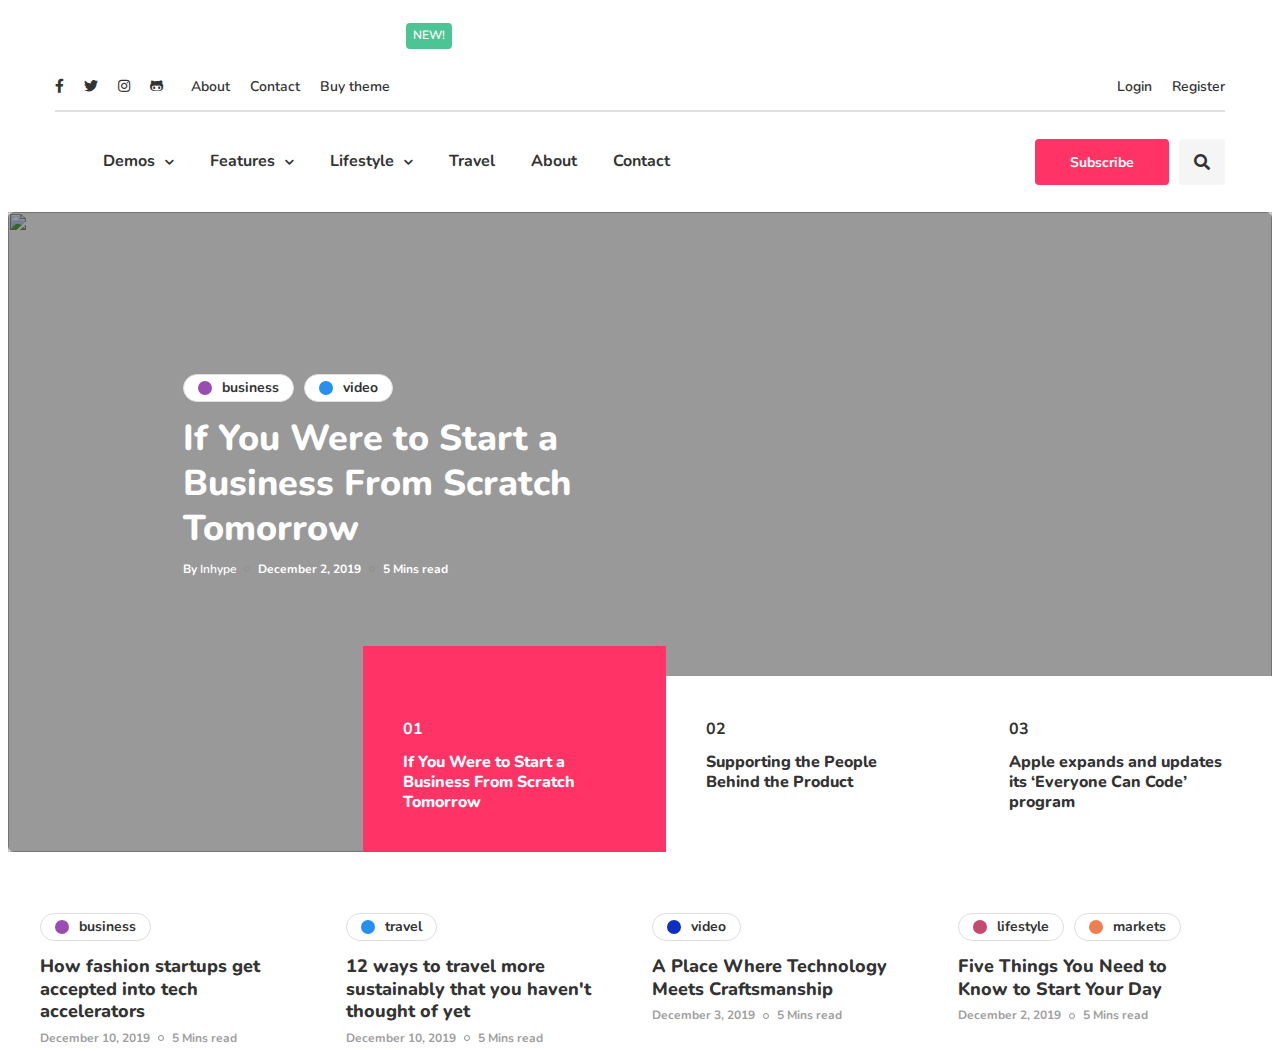
==== index.html @ ded3a36c "done slider" ====
<!DOCTYPE html>
<html lang="en">

<head>
    <meta charset="UTF-8">
    <meta http-equiv="X-UA-Compatible" content="IE=edge">
    <meta name="viewport" content="width=device-width, initial-scale=1.0">
    <title>Document</title>
    <!-- Reset css -->
    <link rel="stylesheet" href="https://cdnjs.cloudflare.com/ajax/libs/normalize/8.0.1/normalize.min.css"
        integrity="sha512-NhSC1YmyruXifcj/KFRWoC561YpHpc5Jtzgvbuzx5VozKpWvQ+4nXhPdFgmx8xqexRcpAglTj9sIBWINXa8x5w=="
        crossorigin="anonymous" referrerpolicy="no-referrer" />
    <!-- Base css -->
    <link rel="stylesheet" href="./assets/css/base.css">
    <!-- Grid system -->
    <link rel="stylesheet" href="./assets/css/grid.css">
    <!-- Responsive -->
    <link rel="stylesheet" href="./assets/css/responsive.css">
    <!-- Main css -->
    <link rel="stylesheet" href="./assets/css/main.css">
    <!-- Font word -->
    <link rel="preconnect" href="https://fonts.googleapis.com">
    <link rel="preconnect" href="https://fonts.gstatic.com" crossorigin>
    <link href="https://fonts.googleapis.com/css2?family=Nunito:wght@300;400;600;700;800;900&display=swap"
        rel="stylesheet">
    <!-- Font Icon -->
    <link rel="stylesheet" href="./assets/font/fontawesome-free-5.15.4-web/fontawesome-free-5.15.4-web/css/all.min.css">
</head>

<body>
    <div class="app">
        <!-- Begin: Banner -->
        <div class="banner-top">
            <div class="grid wide">
                <div class="banner-top__content">
                    <span class="content-left">NEW!</span>
                    Incredible offer for our exclusive subscribers!
                    <a href="" class="content-right">
                        Read More
                        <i class="content-right__icon fa fa-angle-right"></i>
                    </a>
                </div>
            </div>
        </div>
        <!-- End: Banner -->

        <!-- Begin: Subnav -->
        <div class="header-subnav">
            <div class="grid wide">
                <div class="wrap-subnav">
                    <div class="subnav-info">
                        <div class="info-icons">
                            <a href="" class="info-icons__link">
                                <i class="fab fa-facebook-f"></i>
                            </a>
                            <a href="" class="info-icons__link">
                                <i class="fab fa-twitter"></i>
                            </a>
                            <a href="" class="info-icons__link">
                                <i class="fab fa-instagram"></i>
                            </a>
                            <a href="" class="info-icons__link">
                                <i class="fab fa-github-alt"></i>
                            </a>
                        </div>
                        <ul class="info-list">
                            <li class="info-list__item">
                                <a href="" class="info-list__item-link">About</a>
                            </li>
                            <li class="info-list__item">
                                <a href="" class="info-list__item-link">Contact</a>
                            </li>
                            <li class="info-list__item">
                                <a href="" class="info-list__item-link">Buy theme</a>
                            </li>
                        </ul>
                    </div>
                    <div class="subnav-func">
                        <ul class="func-list">
                            <li class="func-list__item">
                                <a href="" class="func-list__item-link">Login</a>
                            </li>
                            <li class="func-list__item">
                                <a href="" class="func-list__item-link">Register</a>
                            </li>
                        </ul>
                    </div>
                </div>
            </div>
        </div>
        <!-- End: Subnav -->

        <!-- Begin: header -->
        <header class="header">
            <div class="grid wide">
                <nav class="header-nav">
                    <div class="header-nav-wrap">
                        <div class="header__logo">
                            <a href="#" class="header__logo-link">
                                <img src="https://wp.wp-preview.com/inhype/inhype-1/wp-content/themes/inhype/img/logo.png"
                                    alt="" class="header__logo-image">
                            </a>
                        </div>
                        <ul class="header__nav-list">
                            <li class="header__nav-item">
                                <a href="" class="header__nav-item-link">
                                    Demos
                                    <i class="header__nav-item-icon fas fa-chevron-down"></i>
                                </a>

                                <ul class="submenu-list">
                                    <li class="submenu-list__item">
                                        <a href="" class="submenu-list__item-link">
                                            Demos
                                            <i class="submenu-list__item-icon fas fa-chevron-right"></i>
                                        </a>

                                        <ul class="submenu-level1">
                                            <li class="submenu-level1__item">
                                                <a href="" class="submenu-level1__item-link">Homepage 1</a>
                                            </li>
                                            <li class="submenu-level1__item">
                                                <a href="" class="submenu-level1__item-link">Homepage 2</a>
                                            </li>
                                            <li class="submenu-level1__item">
                                                <a href="" class="submenu-level1__item-link">Homepage 3</a>
                                            </li>
                                            <li class="submenu-level1__item">
                                                <a href="" class="submenu-level1__item-link">Homepage 4</a>
                                            </li>
                                            <li class="submenu-level1__item">
                                                <a href="" class="submenu-level1__item-link">Homepage 5</a>
                                            </li>
                                            <li class="submenu-level1__item">
                                                <a href="" class="submenu-level1__item-link">Homepage 6</a>
                                            </li>
                                            <li class="submenu-level1__item">
                                                <a href="" class="submenu-level1__item-link">Homepage 7</a>
                                            </li>
                                            <li class="submenu-level1__item">
                                                <a href="" class="submenu-level1__item-link">Homepage 8</a>
                                            </li>
                                            <li class="submenu-level1__item">
                                                <a href="" class="submenu-level1__item-link">Homepage 9</a>
                                            </li>
                                            <li class="submenu-level1__item">
                                                <a href="" class="submenu-level1__item-link">Homepage 10</a>
                                            </li>
                                        </ul>
                                    </li>
                                    <li class="submenu-list__item">
                                        <a href="" class="submenu-list__item-link">
                                            Large Post then Grid
                                            <i class="submenu-list__item-icon fas fa-chevron-right"></i>
                                        </a>

                                        <ul class="submenu-level1">
                                            <li class="submenu-level1__item">
                                                <a href="" class="submenu-level1__item-link">Fullwidth</a>
                                            </li>
                                            <li class="submenu-level1__item">
                                                <a href="" class="submenu-level1__item-link">Left Sidebar</a>
                                            </li>
                                            <li class="submenu-level1__item">
                                                <a href="" class="submenu-level1__item-link">Right Sidebar</a>
                                            </li>
                                        </ul>
                                    </li>
                                    <li class="submenu-list__item">
                                        <a href="" class="submenu-list__item-link">
                                            Large Overlay then Grid
                                            <i class="submenu-list__item-icon fas fa-chevron-right"></i>
                                        </a>

                                        <ul class="submenu-level1">
                                            <li class="submenu-level1__item">
                                                <a href="" class="submenu-level1__item-link">Fullwidth</a>
                                            </li>
                                            <li class="submenu-level1__item">
                                                <a href="" class="submenu-level1__item-link">Left Sidebar</a>
                                            </li>
                                            <li class="submenu-level1__item">
                                                <a href="" class="submenu-level1__item-link">Right Sidebar</a>
                                            </li>
                                        </ul>
                                    </li>
                                    <li class="submenu-list__item">
                                        <a href="" class="submenu-list__item-link">
                                            Large Post then List
                                            <i class="submenu-list__item-icon fas fa-chevron-right"></i>
                                        </a>

                                        <ul class="submenu-level1">
                                            <li class="submenu-level1__item">
                                                <a href="" class="submenu-level1__item-link">Fullwidth</a>
                                            </li>
                                            <li class="submenu-level1__item">
                                                <a href="" class="submenu-level1__item-link">Left Sidebar</a>
                                            </li>
                                            <li class="submenu-level1__item">
                                                <a href="" class="submenu-level1__item-link">Right Sidebar</a>
                                            </li>
                                        </ul>
                                    </li>
                                    <li class="submenu-list__item">
                                        <a href="" class="submenu-list__item-link">
                                            Overlay then List
                                            <i class="submenu-list__item-icon fas fa-chevron-right"></i>
                                        </a>

                                        <ul class="submenu-level1">
                                            <li class="submenu-level1__item">
                                                <a href="" class="submenu-level1__item-link">Fullwidth</a>
                                            </li>
                                            <li class="submenu-level1__item">
                                                <a href="" class="submenu-level1__item-link">Left Sidebar</a>
                                            </li>
                                            <li class="submenu-level1__item">
                                                <a href="" class="submenu-level1__item-link">Right Sidebar</a>
                                            </li>
                                        </ul>
                                    </li>
                                    <li class="submenu-list__item">
                                        <a href="" class="submenu-list__item-link">
                                            Mixed Overlays
                                            <i class="submenu-list__item-icon fas fa-chevron-right"></i>
                                        </a>

                                        <ul class="submenu-level1">
                                            <li class="submenu-level1__item">
                                                <a href="" class="submenu-level1__item-link">Fullwidth</a>
                                            </li>
                                            <li class="submenu-level1__item">
                                                <a href="" class="submenu-level1__item-link">Left Sidebar</a>
                                            </li>
                                            <li class="submenu-level1__item">
                                                <a href="" class="submenu-level1__item-link">Right Sidebar</a>
                                            </li>
                                        </ul>
                                    </li>
                                    <li class="submenu-list__item">
                                        <a href="" class="submenu-list__item-link">
                                            Mixed Large then Grid
                                            <i class="submenu-list__item-icon fas fa-chevron-right"></i>
                                        </a>

                                        <ul class="submenu-level1">
                                            <li class="submenu-level1__item">
                                                <a href="" class="submenu-level1__item-link">Fullwidth</a>
                                            </li>
                                            <li class="submenu-level1__item">
                                                <a href="" class="submenu-level1__item-link">Left Sidebar</a>
                                            </li>
                                            <li class="submenu-level1__item">
                                                <a href="" class="submenu-level1__item-link">Right Sidebar</a>
                                            </li>
                                        </ul>
                                    </li>
                                    <li class="submenu-list__item">
                                        <a href="" class="submenu-list__item-link">
                                            Grid
                                            <i class="submenu-list__item-icon fas fa-chevron-right"></i>
                                        </a>

                                        <ul class="submenu-level1">
                                            <li class="submenu-level1__item">
                                                <a href="" class="submenu-level1__item-link">Fullwidth</a>
                                            </li>
                                            <li class="submenu-level1__item">
                                                <a href="" class="submenu-level1__item-link">Left Sidebar</a>
                                            </li>
                                            <li class="submenu-level1__item">
                                                <a href="" class="submenu-level1__item-link">Right Sidebar</a>
                                            </li>
                                        </ul>
                                    </li>
                                    <li class="submenu-list__item">
                                        <a href="" class="submenu-list__item-link">
                                            List
                                            <i class="submenu-list__item-icon fas fa-chevron-right"></i>
                                        </a>

                                        <ul class="submenu-level1">
                                            <li class="submenu-level1__item">
                                                <a href="" class="submenu-level1__item-link">Fullwidth</a>
                                            </li>
                                            <li class="submenu-level1__item">
                                                <a href="" class="submenu-level1__item-link">Left Sidebar</a>
                                            </li>
                                            <li class="submenu-level1__item">
                                                <a href="" class="submenu-level1__item-link">Right Sidebar</a>
                                            </li>
                                        </ul>
                                    </li>
                                    <li class="submenu-list__item">
                                        <a href="" class="submenu-list__item-link">
                                            Classis
                                            <i class="submenu-list__item-icon fas fa-chevron-right"></i>
                                        </a>

                                        <ul class="submenu-level1">
                                            <li class="submenu-level1__item">
                                                <a href="" class="submenu-level1__item-link">Fullwidth</a>
                                            </li>
                                            <li class="submenu-level1__item">
                                                <a href="" class="submenu-level1__item-link">Left Sidebar</a>
                                            </li>
                                            <li class="submenu-level1__item">
                                                <a href="" class="submenu-level1__item-link">Right Sidebar</a>
                                            </li>
                                        </ul>
                                    </li>
                                    <li class="submenu-list__item">
                                        <a href="" class="submenu-list__item-link">
                                            Overlay
                                            <i class="submenu-list__item-icon fas fa-chevron-right"></i>
                                        </a>

                                        <ul class="submenu-level1">
                                            <li class="submenu-level1__item">
                                                <a href="" class="submenu-level1__item-link">Fullwidth</a>
                                            </li>
                                            <li class="submenu-level1__item">
                                                <a href="" class="submenu-level1__item-link">Left Sidebar</a>
                                            </li>
                                            <li class="submenu-level1__item">
                                                <a href="" class="submenu-level1__item-link">Right Sidebar</a>
                                            </li>
                                        </ul>
                                    </li>
                                    <li class="submenu-list__item">
                                        <a href="" class="submenu-list__item-link">
                                            Masonry
                                            <i class="submenu-list__item-icon fas fa-chevron-right"></i>
                                        </a>

                                        <ul class="submenu-level1">
                                            <li class="submenu-level1__item">
                                                <a href="" class="submenu-level1__item-link">Fullwidth</a>
                                            </li>
                                            <li class="submenu-level1__item">
                                                <a href="" class="submenu-level1__item-link">Left Sidebar</a>
                                            </li>
                                            <li class="submenu-level1__item">
                                                <a href="" class="submenu-level1__item-link">Right Sidebar</a>
                                            </li>
                                        </ul>
                                    </li>
                                </ul>
                            </li>
                            <li class="header__nav-item">
                                <a href="" class="header__nav-item-link">
                                    Features
                                    <i class="header__nav-item-icon fas fa-chevron-down"></i>
                                </a>

                                <ul class="submenu-list">
                                    <li class="submenu-list__item">
                                        <a href="" class="submenu-list__item-link">
                                            Gutenberg Styles
                                            <i class="submenu-list__item-icon fas fa-chevron-right"></i>
                                        </a>

                                        <ul class="submenu-level1">
                                            <li class="submenu-level1__item">
                                                <a href="" class="submenu-level1__item-link">Typography</a>
                                            </li>
                                            <li class="submenu-level1__item">
                                                <a href="" class="submenu-level1__item-link">Misc blocks</a>
                                            </li>
                                            <li class="submenu-level1__item">
                                                <a href="" class="submenu-level1__item-link">Embeds</a>
                                            </li>
                                            <li class="submenu-level1__item">
                                                <a href="" class="submenu-level1__item-link">Galleries</a>
                                            </li>
                                            <li class="submenu-level1__item">
                                                <a href="" class="submenu-level1__item-link">Single images</a>
                                            </li>
                                        </ul>
                                    </li>
                                    <li class="submenu-list__item">
                                        <a href="" class="submenu-list__item-link">
                                            Post layouts
                                            <i class="submenu-list__item-icon fas fa-chevron-right"></i>
                                        </a>

                                        <ul class="submenu-level1">
                                            <li class="submenu-level1__item">
                                                <a href="" class="submenu-level1__item-link">Post style – 1</a>
                                            </li>
                                            <li class="submenu-level1__item">
                                                <a href="" class="submenu-level1__item-link">Post style – 2</a>
                                            </li>
                                            <li class="submenu-level1__item">
                                                <a href="" class="submenu-level1__item-link">Post style – 3</a>
                                            </li>
                                            <li class="submenu-level1__item">
                                                <a href="" class="submenu-level1__item-link">Post style – 4</a>
                                            </li>
                                            <li class="submenu-level1__item">
                                                <a href="" class="submenu-level1__item-link">Post style – 5</a>
                                            </li>
                                            <li class="submenu-level1__item">
                                                <a href="" class="submenu-level1__item-link">Post style – 6</a>
                                            </li>
                                            <li class="submenu-level1__item">
                                                <a href="" class="submenu-level1__item-link">Post style – 7</a>
                                            </li>
                                            <li class="submenu-level1__item">
                                                <a href="" class="submenu-level1__item-link">Post style – 8</a>
                                            </li>
                                            <li class="submenu-level1__item">
                                                <a href="" class="submenu-level1__item-link">Post style – 9</a>
                                            </li>
                                            <li class="submenu-level1__item">
                                                <a href="" class="submenu-level1__item-link">
                                                    Post style – 10
                                                    <sup class="btn-sup btn-sup--blue">PARALLAX</sup>
                                                </a>
                                            </li>
                                            <li class="submenu-level1__item">
                                                <a href="" class="submenu-level1__item-link">
                                                    Post style – 11
                                                    <sup class="btn-sup btn-sup--blue">PARALLAX</sup>
                                                </a>
                                            </li>
                                            <li class="submenu-level1__item">
                                                <a href="" class="submenu-level1__item-link">
                                                    Post style – 12
                                                    <sup class="btn-sup btn-sup--blue">PARALLAX</sup>
                                                </a>
                                            </li>
                                            <li class="submenu-level1__item">
                                                <a href="" class="submenu-level1__item-link">
                                                    Post style – 13
                                                    <sup class="btn-sup btn-sup--blue">PARALLAX</sup>
                                                </a>
                                            </li>
                                        </ul>
                                    </li>
                                    <li class="submenu-list__item">
                                        <a href="" class="submenu-list__item-link">
                                            Post formats
                                            <i class="submenu-list__item-icon fas fa-chevron-right"></i>
                                        </a>

                                        <ul class="submenu-level1">
                                            <li class="submenu-level1__item">
                                                <a href="" class="submenu-level1__item-link">Gallery style</a>
                                            </li>
                                            <li class="submenu-level1__item">
                                                <a href="" class="submenu-level1__item-link">Video style</a>
                                            </li>
                                            <li class="submenu-level1__item">
                                                <a href="" class="submenu-level1__item-link">Audio style</a>
                                            </li>
                                        </ul>
                                    </li>
                                    <li class="submenu-list__item">
                                        <a href="" class="submenu-list__item-link">
                                            11 Category layouts
                                            <i class="submenu-list__item-icon fas fa-chevron-right"></i>
                                        </a>

                                        <ul class="submenu-level1">
                                            <li class="submenu-level1__item">
                                                <a href="" class="submenu-level1__item-link">Classic</a>
                                            </li>
                                            <li class="submenu-level1__item">
                                                <a href="" class="submenu-level1__item-link">List</a>
                                            </li>
                                            <li class="submenu-level1__item">
                                                <a href="" class="submenu-level1__item-link">First overlay than list</a>
                                            </li>
                                            <li class="submenu-level1__item">
                                                <a href="" class="submenu-level1__item-link">Mixed overlays</a>
                                            </li>
                                            <li class="submenu-level1__item">
                                                <a href="" class="submenu-level1__item-link">Grid overlay</a>
                                            </li>

                                        </ul>
                                    </li>
                                    <li class="submenu-list__item">
                                        <a href="" class="submenu-list__item-link">
                                            Review post
                                            <i class="submenu-list__item-icon fas fa-chevron-right"></i>
                                        </a>

                                        <ul class="submenu-level1">
                                            <li class="submenu-level1__item">
                                                <a href="" class="submenu-level1__item-link">Review style – 1</a>
                                            </li>
                                            <li class="submenu-level1__item">
                                                <a href="" class="submenu-level1__item-link">Review style – 2</a>
                                            </li>

                                        </ul>
                                    </li>
                                    <li class="submenu-list__item">
                                        <a href="" class="submenu-list__item-link">
                                            Other archives
                                            <i class="submenu-list__item-icon fas fa-chevron-right"></i>
                                        </a>

                                        <ul class="submenu-level1">
                                            <li class="submenu-level1__item">
                                                <a href="" class="submenu-level1__item-link">Category archive</a>
                                            </li>
                                            <li class="submenu-level1__item">
                                                <a href="" class="submenu-level1__item-link">Tag archive</a>
                                            </li>
                                            <li class="submenu-level1__item">
                                                <a href="" class="submenu-level1__item-link">Search result</a>
                                            </li>
                                            <li class="submenu-level1__item">
                                                <a href="" class="submenu-level1__item-link">Author archive</a>
                                            </li>
                                        </ul>
                                    </li>
                                    <li class="submenu-list__item">
                                        <a href="" class="submenu-list__item-link">
                                            Pages
                                            <i class="submenu-list__item-icon fas fa-chevron-right"></i>
                                        </a>

                                        <ul class="submenu-level1">
                                            <li class="submenu-level1__item">
                                                <a href="" class="submenu-level1__item-link">Boxed page</a>
                                            </li>
                                            <li class="submenu-level1__item">
                                                <a href="" class="submenu-level1__item-link">Fullwidth page</a>
                                            </li>
                                            <li class="submenu-level1__item">
                                                <a href="" class="submenu-level1__item-link">Simple page</a>
                                            </li>
                                            <li class="submenu-level1__item">
                                                <a href="" class="submenu-level1__item-link">About</a>
                                            </li>
                                            <li class="submenu-level1__item">
                                                <a href="" class="submenu-level1__item-link">Contact</a>
                                            </li>
                                            <li class="submenu-level1__item">
                                                <a href="" class="submenu-level1__item-link">404 Page</a>
                                            </li>
                                            <li class="submenu-level1__item">
                                                <a href="" class="submenu-level1__item-link">Typography</a>
                                            </li>
                                            <li class="submenu-level1__item">
                                                <a href="" class="submenu-level1__item-link">InHype Shortcodes</a>
                                            </li>
                                        </ul>
                                    </li>
                                    <li class="submenu-list__item">
                                        <a href="" class="submenu-list__item-link">
                                            Shop/Woocommerce
                                            <i class="submenu-list__item-icon fas fa-chevron-right"></i>
                                        </a>

                                        <ul class="submenu-level1">
                                            <li class="submenu-level1__item">
                                                <a href="" class="submenu-level1__item-link">Shop</a>
                                            </li>
                                            <li class="submenu-level1__item">
                                                <a href="" class="submenu-level1__item-link">My account</a>
                                            </li>
                                            <li class="submenu-level1__item">
                                                <a href="" class="submenu-level1__item-link">Checkout</a>
                                            </li>
                                            <li class="submenu-level1__item">
                                                <a href="" class="submenu-level1__item-link">Cart</a>
                                            </li>
                                        </ul>
                                    </li>
                                    <li class="submenu-list__item">
                                        <a href="" class="submenu-list__item-link">
                                            InHype Shortcodes
                                            <sup class="btn-sup btn-sup--pink">HOT</sup>
                                        </a>

                                        <ul class="submenu-level1">
                                            <li class="submenu-level1__item">
                                                <a href="" class="submenu-level1__item-link">Fullwidth</a>
                                            </li>
                                            <li class="submenu-level1__item">
                                                <a href="" class="submenu-level1__item-link">Left Sidebar</a>
                                            </li>
                                            <li class="submenu-level1__item">
                                                <a href="" class="submenu-level1__item-link">Right Sidebar</a>
                                            </li>
                                        </ul>
                                    </li>
                                    <li class="submenu-list__item">
                                        <a href="" class="submenu-list__item-link">
                                            Author page
                                        </a>

                                        <ul class="submenu-level1">
                                            <li class="submenu-level1__item">
                                                <a href="" class="submenu-level1__item-link">Fullwidth</a>
                                            </li>
                                            <li class="submenu-level1__item">
                                                <a href="" class="submenu-level1__item-link">Left Sidebar</a>
                                            </li>
                                            <li class="submenu-level1__item">
                                                <a href="" class="submenu-level1__item-link">Right Sidebar</a>
                                            </li>
                                        </ul>
                                    </li>
                                    <li class="submenu-list__item">
                                        <a href="" class="submenu-list__item-link">
                                            Category page
                                        </a>

                                        <ul class="submenu-level1">
                                            <li class="submenu-level1__item">
                                                <a href="" class="submenu-level1__item-link">Fullwidth</a>
                                            </li>
                                            <li class="submenu-level1__item">
                                                <a href="" class="submenu-level1__item-link">Left Sidebar</a>
                                            </li>
                                            <li class="submenu-level1__item">
                                                <a href="" class="submenu-level1__item-link">Right Sidebar</a>
                                            </li>
                                        </ul>
                                    </li>
                                    <li class="submenu-list__item">
                                        <a href="" class="submenu-list__item-link">
                                            Sponsored post
                                        </a>

                                        <ul class="submenu-level1">
                                            <li class="submenu-level1__item">
                                                <a href="" class="submenu-level1__item-link">Fullwidth</a>
                                            </li>
                                            <li class="submenu-level1__item">
                                                <a href="" class="submenu-level1__item-link">Left Sidebar</a>
                                            </li>
                                            <li class="submenu-level1__item">
                                                <a href="" class="submenu-level1__item-link">Right Sidebar</a>
                                            </li>
                                        </ul>
                                    </li>

                                    <li class="submenu-list__item">
                                        <a href="" class="submenu-list__item-link">
                                            AMP article
                                        </a>

                                        <ul class="submenu-level1">
                                            <li class="submenu-level1__item">
                                                <a href="" class="submenu-level1__item-link">Fullwidth</a>
                                            </li>
                                            <li class="submenu-level1__item">
                                                <a href="" class="submenu-level1__item-link">Left Sidebar</a>
                                            </li>
                                            <li class="submenu-level1__item">
                                                <a href="" class="submenu-level1__item-link">Right Sidebar</a>
                                            </li>
                                        </ul>
                                    </li>
                                </ul>
                            </li>
                            <li class="header__nav-item">
                                <a href="" class="header__nav-item-link">
                                    Lifestyle
                                    <i class="header__nav-item-icon fas fa-chevron-down"></i>
                                </a>

                                <div class="menu-sidebar">
                                    <h2 class="menu-sidebar__title">Check this posts</h2>
                                    <ul class="sidebar-list">
                                        <li class="sidebar-list__item">
                                            <div class="sidebar-item">
                                                <a href="" class="sidebar-item__link">
                                                    <img class="sidebar-item__imgbug"
                                                        src="https://wp.wp-preview.com/inhype/inhype-1/wp-content/uploads/2019/11/ofhlstldxzk-555x360.jpg"
                                                        alt="">
                                                    <!-- <div class="sidebar-item__img"></div> -->
                                                    <div class="sidebar-item__overlay"></div>
                                                    <div class="sidebar-item__book"></div>
                                                </a>
                                                <div class="tag-info">
                                                    <div class="info__cate">
                                                        <a href="#" class="info__cate-link">
                                                            <span class="cate-dot cate-dot--violet"></span>
                                                            <span class="cate-title">Business</span>
                                                        </a>
                                                    </div>
                                                    <h3 class="tag-info__title">
                                                        <a href="" class="tag-info__title-link">
                                                            How fashion startups get accepted into tech accelerators
                                                        </a>
                                                    </h3>
                                                    <div class="tag-info__date">
                                                        <time class="tag-info__date-time">December 10, 2019</time>
                                                        <div class="tag-info__dot"></div>
                                                        <div class="tag-info__realtime">5 Mins read</div>
                                                    </div>

                                                </div>
                                            </div>
                                        </li>

                                        <li class="sidebar-list__item">
                                            <div class="sidebar-item">
                                                <a href="" class="sidebar-item__link">
                                                    <img class="sidebar-item__imgbug"
                                                        src="https://wp.wp-preview.com/inhype/inhype-1/wp-content/uploads/2019/12/inhype1-photos-27-555x360.jpg"
                                                        alt="">
                                                    <div class="sidebar-item__overlay"></div>
                                                    <div class="sidebar-item__book"></div>
                                                </a>
                                                <div class="tag-info">
                                                    <div class="info__cate">
                                                        <a href="#" class="info__cate-link">
                                                            <span class="cate-dot cate-dot--blue"></span>
                                                            <span class="cate-title">Travel</span>
                                                        </a>
                                                    </div>
                                                    <h3 class="tag-info__title">
                                                        <a href="" class="tag-info__title-link">
                                                            12 ways to travel more sustainably that you haven't thought
                                                            of yet
                                                        </a>
                                                    </h3>
                                                    <div class="tag-info__date">
                                                        <time class="tag-info__date-time">December 10, 2019</time>
                                                        <div class="tag-info__dot"></div>
                                                        <div class="tag-info__realtime">5 Mins read</div>
                                                    </div>

                                                </div>
                                            </div>
                                        </li>

                                        <li class="sidebar-list__item">
                                            <div class="sidebar-item">
                                                <a href="" class="sidebar-item__link">
                                                    <img class="sidebar-item__imgbug"
                                                        src="https://wp.wp-preview.com/inhype/inhype-1/wp-content/uploads/2019/11/inhype1-photos-10-555x360.jpg"
                                                        alt="">
                                                    <div class="sidebar-item__overlay"></div>
                                                    <div class="sidebar-item__book"></div>
                                                </a>
                                                <div class="tag-info">
                                                    <div class="info__cate">
                                                        <a href="#" class="info__cate-link">
                                                            <span class="cate-dot cate-dot--darkblue"></span>
                                                            <span class="cate-title">Video</span>
                                                        </a>
                                                    </div>
                                                    <h3 class="tag-info__title">
                                                        <a href="" class="tag-info__title-link">
                                                            A Place Where Technology Meets Craftsmanship
                                                        </a>
                                                    </h3>
                                                    <div class="tag-info__date">
                                                        <time class="tag-info__date-time">December 3, 2019</time>
                                                        <div class="tag-info__dot"></div>
                                                        <div class="tag-info__realtime">5 Mins read</div>
                                                    </div>

                                                </div>
                                            </div>
                                        </li>

                                        <li class="sidebar-list__item">
                                            <div class="sidebar-item">
                                                <a href="" class="sidebar-item__link">
                                                    <img class="sidebar-item__imgbug"
                                                        src="https://wp.wp-preview.com/inhype/inhype-1/wp-content/uploads/2019/12/inhype1-photos-22-1-555x360.jpg"
                                                        alt="">
                                                    <!-- <div class="sidebar-item__img"></div> -->
                                                    <div class="sidebar-item__overlay"></div>
                                                    <div class="sidebar-item__book"></div>
                                                </a>
                                                <div class="tag-info">
                                                    <div class="info__cate-double">
                                                        <a href="#" class="info__cate-link">
                                                            <span class="cate-dot cate-dot--pink"></span>
                                                            <span class="cate-title">Lifestyle</span>
                                                        </a>

                                                        <a href="#" class="info__cate-link m-l-10">
                                                            <span class="cate-dot cate-dot--orange"></span>
                                                            <span class="cate-title">Markets</span>
                                                        </a>
                                                    </div>
                                                    <h3 class="tag-info__title">
                                                        <a href="" class="tag-info__title-link">
                                                            Five Things You Need to Know to Start Your Day
                                                        </a>
                                                    </h3>
                                                    <div class="tag-info__date">
                                                        <time class="tag-info__date-time">December 2, 2019</time>
                                                        <div class="tag-info__dot"></div>
                                                        <div class="tag-info__realtime">5 Mins read</div>
                                                    </div>

                                                </div>
                                            </div>
                                        </li>


                                    </ul>
                                </div>
                            </li>
                            <li class="header__nav-item">
                                <a href="" class="header__nav-item-link">
                                    Travel
                                </a>
                            </li>
                            <li class="header__nav-item">
                                <a href="" class="header__nav-item-link">
                                    About
                                </a>
                            </li>
                            <li class="header__nav-item">
                                <a href="" class="header__nav-item-link">
                                    Contact
                                </a>
                            </li>
                        </ul>
                    </div>

                    <div class="btn-with-search">
                        <a href="#" class="btn btn--pink">Subscribe</a>
                        <a class="search">
                            <i class="search-icon fas fa-search"></i>
                        </a>
                    </div>
                </nav>
            </div>
        </header>
        <!-- End: header -->

        <div class="slider">
            <div class="slider-container">
                <i class="fa fa-angle-left slider-prev"></i>
                <div class="slider__main">
                <div class="slider__item">
                    <div class="slider__item-overlay"></div>
                    <img src="https://wp.wp-preview.com/inhype/inhype-1/wp-content/uploads/2019/12/inhype1-photos-21.jpg"
                        alt="" class="slider__img">
                    <div class="slider__info">
                        <div class="tag-info">
                            <div class="info__cate-double">
                                <a href="#" class="info__cate-link">
                                    <span class="cate-dot cate-dot--violet"></span>
                                    <span class="cate-title">Business</span>
                                </a>
                                <a href="#" class="info__cate-link m-l-10">
                                    <span class="cate-dot cate-dot--blue"></span>
                                    <span class="cate-title">Video</span>
                                </a>
                            </div>
                            <h3 class="tag-info__title">
                                <a href="" class="tag-info__title-link--slide">
                                    If You Were to Start a Business From Scratch Tomorrow
                                </a>
                            </h3>
                            <div class="tag-info__date tag-info__date--slide">
                                <div class="tag-info__by">
                                    <span>By</span>
                                    <a class="tag-info__by-link" href="">Inhype</a>
                                </div>
                                <div class="tag-info__dot"></div>
                                <time class="tag-info__date-time">December 2, 2019</time>
                                <div class="tag-info__dot"></div>
                                <div class="tag-info__realtime">5 Mins read</div>
                            </div>
                        </div>
                    </div>
                </div>
            </div>
            <i class="fa fa-angle-right slider-next"></i>
            </div>

            <div class="slider-post">
                <div class="slider-post__page slider-post__page--active">
                    <div class="slider-post__page-id">01</div>
                    <h4 class="slider-post__page-title">If You Were to Start a Business From Scratch Tomorrow</h4>
                </div>
                
                <div class="slider-post__page">
                    <div class="slider-post__page-id">02</div>
                    <h4 class="slider-post__page-title">Supporting the People Behind the Product</h4>
                </div>

                <div class="slider-post__page">
                    <div class="slider-post__page-id">03</div>
                    <h4 class="slider-post__page-title">Apple expands and updates its ‘Everyone Can Code’ program</h4>
                </div>
            </div>
        </div>

        <div class="content">
            <div class="grid wide">
                <div class="row">
                    <div class="col l-3">
                        <div class="tag-info">
                            <div class="info__cate">
                                <a href="#" class="info__cate-link">
                                    <span class="cate-dot cate-dot--violet"></span>
                                    <span class="cate-title">Business</span>
                                </a>
                            </div>
                            <h3 class="tag-info__title">
                                <a href="" class="tag-info__title-content">
                                    How fashion startups get accepted into tech accelerators
                                </a>
                            </h3>
                            <div class="tag-info__date">
                                <time class="tag-info__date-time">December 10, 2019</time>
                                <div class="tag-info__dot"></div>
                                <div class="tag-info__realtime">5 Mins read</div>
                            </div>
                        </div>
                    </div>

                    <div class="col l-3">
                        <div class="tag-info">
                            <div class="info__cate">
                                <a href="#" class="info__cate-link">
                                    <span class="cate-dot cate-dot--blue"></span>
                                    <span class="cate-title">Travel</span>
                                </a>
                            </div>
                            <h3 class="tag-info__title">
                                <a href="" class="tag-info__title-content">
                                    12 ways to travel more sustainably that you haven't thought of yet
                                </a>
                            </h3>
                            <div class="tag-info__date">
                                <time class="tag-info__date-time">December 10, 2019</time>
                                <div class="tag-info__dot"></div>
                                <div class="tag-info__realtime">5 Mins read</div>
                            </div>
                        </div>
                    </div>
                    <div class="col l-3">
                        <div class="tag-info">
                            <div class="info__cate">
                                <a href="#" class="info__cate-link">
                                    <span class="cate-dot cate-dot--darkblue"></span>
                                    <span class="cate-title">Video</span>
                                </a>
                            </div>
                            <h3 class="tag-info__title">
                                <a href="" class="tag-info__title-content">
                                    A Place Where Technology Meets Craftsmanship
                                </a>
                            </h3>
                            <div class="tag-info__date">
                                <time class="tag-info__date-time">December 3, 2019</time>
                                <div class="tag-info__dot"></div>
                                <div class="tag-info__realtime">5 Mins read</div>
                            </div>
                        </div>
                    </div>
                    <div class="col l-3">
                        <div class="tag-info">
                            <div class="info__cate-double">
                                <a href="#" class="info__cate-link">
                                    <span class="cate-dot cate-dot--pink"></span>
                                    <span class="cate-title">Lifestyle</span>
                                </a>

                                <a href="#" class="info__cate-link m-l-10">
                                    <span class="cate-dot cate-dot--orange"></span>
                                    <span class="cate-title">Markets</span>
                                </a>
                            </div>
                            <h3 class="tag-info__title">
                                <a href="" class="tag-info__title-content">
                                    Five Things You Need to Know to Start Your Day
                                </a>
                            </h3>
                            <div class="tag-info__date">
                                <time class="tag-info__date-time">December 2, 2019</time>
                                <div class="tag-info__dot"></div>
                                <div class="tag-info__realtime">5 Mins read</div>
                            </div>
                        </div>
                    </div>
                </div>
            </div>
        </div>

        <footer class="footer"></footer>
    </div>

    <!-- Modal layout -->
</body>

</html>
---- assets/css/base.css ----
:root {
    --text-color: #333;
    --black-color: #000;
    --white-color: #fff; 
    --hover-color: #2568ef;
    --pink-color: #ff3366;
    --blue-color: #2b44ff;

    --slider-height: 640px;
}

* {
    box-sizing: inherit;
}

html {
    font-size: 62.5%;
    box-sizing: border-box;
    font-family: 'Nunito', sans-serif;
    line-height: 1.5em;
}

.m-l-10 {
    margin-left: 10px;
}


.btn {
    height: 46px;
    text-decoration: none;
    font-size: 1.4rem;
    font-weight: 700;
    color: var(--white-color);
    display: inline-flex;
    align-items: center;
    justify-content: center;
    border: none;
    outline: none;
    min-width: 134px;
    border-radius: 4px;
    padding: 12px 30px;
    transition: .3s;
}

.btn:hover {
    background-color: #48494b;
    color: var(--white-color);
}

.btn--pink {
    background-color: var(--pink-color);
}

.btn-sup {
    font-size: 1rem;
    line-height: 1.8rem;
    color: var(--white-color);
    text-transform: uppercase;
    padding: 4px 6px;
    text-align: left;
    margin-left: 8px;
    top: 100%;
    border-radius: 6px;
}

.btn-sup--pink {
    background-color: var(--pink-color);
}

.btn-sup--blue {
    background-color: var(--blue-color);
}

.info__cate {
    display: inline-block;
    height: 28px;
    background-color: var(--white-color);
    margin-bottom: 14px;
    font-size: 1.4rem;
}

.info__cate-double {
    display: flex;
    margin-bottom: 14px;

}

.info__cate-link {
    text-decoration: none;
    display: flex;
    align-items: center;
    justify-content: space-between;
    padding: 0 14px;
    border: 1px solid #e0dede;
    border-radius: 30px;
    color: var(--text-color);
    transition: .3s;
    background-color: var(--white-color);
}

.info__cate-link:hover {
    color: var(--hover-color);
}

.cate-title {
    font-size: 1.4rem;
    font-weight: bold;
    text-transform: lowercase;
    display: block;
    line-height: 26px;
    height: 26px;   
    margin-left: 24px;
}

.cate-dot {
    display: block;
    position: absolute;
    background-color: #676767;
    width: 14px;
    height: 14px;
    border-radius: 100%;
    line-height: 26px;
}

.cate-dot--violet {
    background-color: #994db1;
}

.cate-dot--blue {
    background-color: #2590ed;
}

.cate-dot--darkblue {
    background-color: #0d30c3;
}

.cate-dot--pink {
    background-color: #c74970;
}

.cate-dot--orange {
    background-color: #ed7e4f;
}

.tag-info {
    margin-top: 20px;

}

.tag-info__title {
    margin: 0 0 8px 0;
}

.tag-info__title-link {
    text-decoration: none;
    font-size: 1.6rem;
    color: var(--text-color);
    font-weight: 800;
    line-height: 2rem;
}

.tag-info__title-link--slide {
    text-decoration: none;
    font-size: 3.6rem;
    color: var(--white-color);
    font-weight: 800;
    line-height: 4.5rem;
    max-width: 56%;
    display: inline-block;
}

.tag-info__date {
    display: flex;
    font-size: 1.2rem;
    font-weight: 700;
    color: #9F9F9F;
    align-items: center;
}

.tag-info__date--slide {
    color: var(--white-color);
    line-height: 2.1rem;
}

.tag-info__by {

}

.tag-info__by-link {
    text-decoration: none;
    color: var(--white-color);
    font-weight: 600;
}

.tag-info__dot {
    width: 6px;
    height: 6px;
    border-radius: 4px;
    margin: 0 8px;
    border: 1px solid #909090;
}

.tag-info__date-time {

}

.tag-info__realtime {

}

@keyframes fadeIn {
    from { opacity: 0;}
    to { opacity: 1;}
}
---- assets/css/grid.css ----
.grid {
  width: 100%;
  display: block;
  padding: 0;
}

.grid.wide {
  max-width: 1200px;
  margin: 0 auto;
}

.row {
  display: flex;
  flex-wrap: wrap;
  margin-left: -4px;
  margin-right: -4px;
}

.row.no-gutters {
  margin-left: 0;
  margin-right: 0;
}

.col {
  padding-left: 4px;
  padding-right: 4px;
}

.row.no-gutters .col {
  padding-left: 0;
  padding-right: 0;
}

.c-0 {
  display: none;
}

.c-1 {
  flex: 0 0 8.33333%;
  max-width: 8.33333%;
}

.c-2 {
  flex: 0 0 16.66667%;
  max-width: 16.66667%;
}

.c-3 {
  flex: 0 0 25%;
  max-width: 25%;
}

.c-4 {
  flex: 0 0 33.33333%;
  max-width: 33.33333%;
}

.c-5 {
  flex: 0 0 41.66667%;
  max-width: 41.66667%;
}

.c-6 {
  flex: 0 0 50%;
  max-width: 50%;
}

.c-7 {
  flex: 0 0 58.33333%;
  max-width: 58.33333%;
}

.c-8 {
  flex: 0 0 66.66667%;
  max-width: 66.66667%;
}

.c-9 {
  flex: 0 0 75%;
  max-width: 75%;
}

.c-10 {
  flex: 0 0 83.33333%;
  max-width: 83.33333%;
}

.c-11 {
  flex: 0 0 91.66667%;
  max-width: 91.66667%;
}

.c-12 {
  flex: 0 0 100%;
  max-width: 100%;
}

.c-o-1 {
  margin-left: 8.33333%;
}

.c-o-2 {
  margin-left: 16.66667%;
}

.c-o-3 {
  margin-left: 25%;
}

.c-o-4 {
  margin-left: 33.33333%;
}

.c-o-5 {
  margin-left: 41.66667%;
}

.c-o-6 {
  margin-left: 50%;
}

.c-o-7 {
  margin-left: 58.33333%;
}

.c-o-8 {
  margin-left: 66.66667%;
}

.c-o-9 {
  margin-left: 75%;
}

.c-o-10 {
  margin-left: 83.33333%;
}

.c-o-11 {
  margin-left: 91.66667%;
}

/* >= Tablet */
@media (min-width: 740px) {
  .row {
    margin-left: -8px;
    margin-right: -8px;
  }

  .col {
    padding-left: 8px;
    padding-right: 8px;
  }

  .m-0 {
    display: none;
  }

  .m-1,
  .m-2,
  .m-3,
  .m-4,
  .m-5,
  .m-6,
  .m-7,
  .m-8,
  .m-9,
  .m-10,
  .m-11,
  .m-12 {
    display: block;
  }

  .m-1 {
    flex: 0 0 8.33333%;
    max-width: 8.33333%;
  }

  .m-2 {
    flex: 0 0 16.66667%;
    max-width: 16.66667%;
  }

  .m-3 {
    flex: 0 0 25%;
    max-width: 25%;
  }

  .m-4 {
    flex: 0 0 33.33333%;
    max-width: 33.33333%;
  }

  .m-5 {
    flex: 0 0 41.66667%;
    max-width: 41.66667%;
  }

  .m-6 {
    flex: 0 0 50%;
    max-width: 50%;
  }

  .m-7 {
    flex: 0 0 58.33333%;
    max-width: 58.33333%;
  }

  .m-8 {
    flex: 0 0 66.66667%;
    max-width: 66.66667%;
  }

  .m-9 {
    flex: 0 0 75%;
    max-width: 75%;
  }

  .m-10 {
    flex: 0 0 83.33333%;
    max-width: 83.33333%;
  }

  .m-11 {
    flex: 0 0 91.66667%;
    max-width: 91.66667%;
  }

  .m-12 {
    flex: 0 0 100%;
    max-width: 100%;
  }

  .m-o-1 {
    margin-left: 8.33333%;
  }

  .m-o-2 {
    margin-left: 16.66667%;
  }

  .m-o-3 {
    margin-left: 25%;
  }

  .m-o-4 {
    margin-left: 33.33333%;
  }

  .m-o-5 {
    margin-left: 41.66667%;
  }

  .m-o-6 {
    margin-left: 50%;
  }

  .m-o-7 {
    margin-left: 58.33333%;
  }

  .m-o-8 {
    margin-left: 66.66667%;
  }

  .m-o-9 {
    margin-left: 75%;
  }

  .m-o-10 {
    margin-left: 83.33333%;
  }

  .m-o-11 {
    margin-left: 91.66667%;
  }
}

/* PC medium resolution > */
@media (min-width: 1113px) {
  .row {
    margin-left: -12px;
    margin-right: -12px;
  }

  .row.sm-gutter {
    margin-left: -5px;
    margin-right: -5px;
  }

  .col {
    padding-left: 12px;
    padding-right: 12px;
  }

  .row.sm-gutter .col {
    padding-left: 5px;
    padding-right: 5px;
  }

  .l-0 {
    display: none;
  }

  .l-1,
  .l-2,
  .l-2-4,
  .l-3,
  .l-4,
  .l-5,
  .l-6,
  .l-7,
  .l-8,
  .l-9,
  .l-10,
  .l-11,
  .l-12 {
    display: block;
  }

  .l-1 {
    flex: 0 0 8.33333%;
    max-width: 8.33333%;
  }

  .l-2 {
    flex: 0 0 16.66667%;
    max-width: 16.66667%;
  }

  .l-2-4 {
    flex: 0 0 20%;
    max-width: 20%;
  }

  .l-3 {
    flex: 0 0 25%;
    max-width: 25%;
  }

  .l-4 {
    flex: 0 0 33.33333%;
    max-width: 33.33333%;
  }

  .l-5 {
    flex: 0 0 41.66667%;
    max-width: 41.66667%;
  }

  .l-6 {
    flex: 0 0 50%;
    max-width: 50%;
  }

  .l-7 {
    flex: 0 0 58.33333%;
    max-width: 58.33333%;
  }

  .l-8 {
    flex: 0 0 66.66667%;
    max-width: 66.66667%;
  }

  .l-9 {
    flex: 0 0 75%;
    max-width: 75%;
  }

  .l-10 {
    flex: 0 0 83.33333%;
    max-width: 83.33333%;
  }

  .l-11 {
    flex: 0 0 91.66667%;
    max-width: 91.66667%;
  }

  .l-12 {
    flex: 0 0 100%;
    max-width: 100%;
  }

  .l-o-1 {
    margin-left: 8.33333%;
  }

  .l-o-2 {
    margin-left: 16.66667%;
  }

  .l-o-3 {
    margin-left: 25%;
  }

  .l-o-4 {
    margin-left: 33.33333%;
  }

  .l-o-5 {
    margin-left: 41.66667%;
  }

  .l-o-6 {
    margin-left: 50%;
  }

  .l-o-7 {
    margin-left: 58.33333%;
  }

  .l-o-8 {
    margin-left: 66.66667%;
  }

  .l-o-9 {
    margin-left: 75%;
  }

  .l-o-10 {
    margin-left: 83.33333%;
  }

  .l-o-11 {
    margin-left: 91.66667%;
  }
}

/* Tablet - PC low resolution */
@media (min-width: 740px) and (max-width: 1023px) {
  .wide {
    width: 644px;
  }
}

/* > PC low resolution */
@media (min-width: 1024px) and (max-width: 1239px) {
  .wide {
    width: 984px;
  }

  .wide .row {
    margin-left: -12px;
    margin-right: -12px;
  }

  .wide .row.sm-gutter {
    margin-left: -5px;
    margin-right: -5px;
  }

  .wide .col {
    padding-left: 12px;
    padding-right: 12px;
  }

  .wide .row.sm-gutter .col {
    padding-left: 5px;
    padding-right: 5px;
  }

  .wide .l-0 {
    display: none;
  }

  .wide .l-1,
  .wide .l-2,
  .wide .l-2-4,
  .wide .l-3,
  .wide .l-4,
  .wide .l-5,
  .wide .l-6,
  .wide .l-7,
  .wide .l-8,
  .wide .l-9,
  .wide .l-10,
  .wide .l-11,
  .wide .l-12 {
    display: block;
  }

  .wide .l-1 {
    flex: 0 0 8.33333%;
    max-width: 8.33333%;
  }

  .wide .l-2 {
    flex: 0 0 16.66667%;
    max-width: 16.66667%;
  }

  .wide .l-2-4 {
    flex: 0 0 20%;
    max-width: 20%;
  }

  .wide .l-3 {
    flex: 0 0 25%;
    max-width: 25%;
  }

  .wide .l-4 {
    flex: 0 0 33.33333%;
    max-width: 33.33333%;
  }

  .wide .l-5 {
    flex: 0 0 41.66667%;
    max-width: 41.66667%;
  }

  .wide .l-6 {
    flex: 0 0 50%;
    max-width: 50%;
  }

  .wide .l-7 {
    flex: 0 0 58.33333%;
    max-width: 58.33333%;
  }

  .wide .l-8 {
    flex: 0 0 66.66667%;
    max-width: 66.66667%;
  }

  .wide .l-9 {
    flex: 0 0 75%;
    max-width: 75%;
  }

  .wide .l-10 {
    flex: 0 0 83.33333%;
    max-width: 83.33333%;
  }

  .wide .l-11 {
    flex: 0 0 91.66667%;
    max-width: 91.66667%;
  }

  .wide .l-12 {
    flex: 0 0 100%;
    max-width: 100%;
  }

  .wide .l-o-1 {
    margin-left: 8.33333%;
  }

  .wide .l-o-2 {
    margin-left: 16.66667%;
  }

  .wide .l-o-3 {
    margin-left: 25%;
  }

  .wide .l-o-4 {
    margin-left: 33.33333%;
  }

  .wide .l-o-5 {
    margin-left: 41.66667%;
  }

  .wide .l-o-6 {
    margin-left: 50%;
  }

  .wide .l-o-7 {
    margin-left: 58.33333%;
  }

  .wide .l-o-8 {
    margin-left: 66.66667%;
  }

  .wide .l-o-9 {
    margin-left: 75%;
  }

  .wide .l-o-10 {
    margin-left: 83.33333%;
  }

  .wide .l-o-11 {
    margin-left: 91.66667%;
  }
}
---- assets/css/responsive.css ----
/* mobile & tablet (<1024px)*/
@media (max-width: 1023px) {}

/* tablet (>= 740 and <= 1203) */
@media (min-width: 740px) and (max-width: 1023px) {}

/* mobile */
@media (max-width: 739px) {}
---- assets/css/main.css ----
/* .app {} */

.banner-top {
    height: 56px;
    background-image: url(https://wp.wp-preview.com/inhype/inhype-1/wp-content/uploads/2019/11/inhype1-photos-6-header-line.jpg);
    background-repeat: repeat;
    background-size: auto;
    background-position: center center;
}

.banner-top__content {
    font-size: 1.5rem;
    color: var(--white-color);
    text-align: center;
    font-weight: 600;
    padding: 15px 0;
}

.content-left {
    margin: 0 10px;
    background: #4CC493;
    border-radius: 4px;
    display: inline-block;
    font-size: 1.2rem;
    line-height: 1.8;
    padding: 2px 7px;
}

.content-right {
    margin-left: 20px;
    text-decoration: none;
    font-weight: bold;
    color: var(--white-color);
    display: inline-flex;
    align-items: center;
}

.content-right__icon {
    margin-left: 4px;
    font-size: 1.2rem;
}


.header-subnav {
    height: 48px;
}

.wrap-subnav {
    display: flex;
    justify-content: space-between;
    border-bottom: 2px solid #e0dede;
    margin: 0 15px;
}

.subnav-info {
    display: flex;
}

.info-icons {
    padding-right: 10px;
}

.info-icons__link {
    font-size: 1.4rem;
    color: var(--text-color);
    text-decoration: none;
    margin: 0 8px;
    line-height: 46px;
}

.info-icons__link:first-child {
    margin-left: 0;
}

.info-icons__link:hover,
.info-list__item-link:hover,
.func-list__item-link:hover {
    color: var(--hover-color);
    transition: .3s;
}

.info-list {
    list-style: none;
    padding-left: 0;
    margin-top: 0;
    margin-bottom: 0;
    display: flex;
}

.info-list__item {

}

.info-list__item-link {
    text-decoration: none;
    font-size: 1.4rem;
    font-weight: 600;
    color: var(--text-color);
    padding: 10px 10px 10px 10px;
    display: block;
    line-height: 26px;
}

.subnav-func {

}

.func-list {
    list-style: none;
    padding-left: 0;
    margin-top: 0;
    margin-bottom: 0;
    display: flex;
}

.func-list__item {
    padding: 10px 10px 10px 10px;
}

.func-list__item:nth-child(2) {
    padding-right: 0;
}

.func-list__item-link {
    text-decoration: none;
    font-size: 1.4rem;
    font-weight: 600;
    color: var(--text-color);
    display: block;
    line-height: 26px;
}

.header {
    height: 100px;
}

.header-nav {
    display: flex;
    justify-content: space-between;
}

.header-nav-wrap {
    display: flex;

}

.header__logo {
    display: flex;
    align-items: center;
    height: 100px;
    padding: 0 30px 0 15px;
}

.header__logo-image {
    width: 162px;
}

.header__logo-link {
    display: block;
}

.header__nav-list {
    margin: 0;
    padding-left: 0;
    list-style: none;
    display: flex;
    align-items: center;
}

.header__nav-item {
    position: relative;
}

.header__nav-item-link {
    text-decoration: none;
    font-size: 1.6rem;
    color: var(--text-color);
    font-weight: bold;
    margin: 0 18px;
    transition: .3s;
}

.header__nav-item-link:hover {
    color: var(--hover-color);
    transition: .3s;
}

.header__nav-item-icon {
    margin-left: 6px;
    font-size: 1rem;
}

.header__nav-item:hover .submenu-list,
.header__nav-item:hover .menu-sidebar {
    display: block;
}

.submenu-list {
    padding-left: 0;
    margin: 0;
    list-style: none;
    position: absolute;
    box-shadow: 0 0px 1px rgba(0, 0, 0, 0.5);
    background-color: var(--white-color);
    min-width: 242px;
    top: 100%;
    margin-top: 20px;
    padding: 15px 0;
    border-radius: 4px;
    animation: fadeIn linear .26s;
    transition: .3s;
    display: none;
    z-index: 1;
}

.submenu-list::before {
    content: "";
    display: block;
    position: absolute;
    top: -26px;
    height: 40px;
    width: 100px;
}

.submenu-list__item {
    position: relative;
}

.submenu-list__item-link {
    text-decoration: none;
    font-size: 1.5rem;
    color: var(--text-color);
    padding: 8px 20px;
    font-weight: 600;
    display: block;
    line-height: 1.8rem;
}

.submenu-list__item-link:hover {
    color: var(--hover-color);
    transition: .3s;
}

.submenu-list__item-icon {
    float: right;
    font-size: 1rem;
    margin-top: 3px;
}

.submenu-list__item:hover .submenu-level1 {
    display: block;
}

.submenu-level1 {
    position: absolute;
    list-style: none;
    padding-left: 0;
    margin: 0;
    right: -100%;
    top: -44%;
    min-width: 242px;
    box-shadow: 0 0px 2px rgba(0, 0, 0, 0.5);
    padding: 15px 0;
    border-radius: 4px;
    background-color: var(--white-color);
    z-index: 1;
    animation: fadeIn linear .26s;
    display: none;
}

.submenu-level1__item {

}

.submenu-level1__item-link {
    text-decoration: none;
    font-size: 1.5rem;
    color: var(--text-color);
    font-weight: 600;
    display: block;
    padding: 8px 20px;
    line-height: 1.8rem;
}

.submenu-level1__item-link:hover {
    color: var(--hover-color);
    transition: .3s;
}

/* sub menu item */
.menu-sidebar {
    position: absolute;
    min-width: 1170px;
    background-color: var(--white-color);
    left: -418px;
    top: calc(100% + 14px);
    padding: 30px 30px 0 30px;
    margin-top: 10px;
    box-shadow: 0 1px 2px rgba(0, 0, 0, 0.5);
    display: none;
    animation: fadeIn linear .26s;
    transition: .3s;
    z-index: 1;
}

.menu-sidebar::before {
    content: "";
    display: block;
    position: absolute;
    top: -26px;
    height: 40px;
    width: 100px;
    right: 55%;
}

.menu-sidebar__title {
    font-size: 22px;
    font-weight: 800;
    line-height: 2.6rem;
    padding-bottom: 20px;
    margin: 0 0 30px 0;
    border-bottom: 1px solid #e4e2e2;
    color: var(--text-color);
}

.sidebar-list {
    padding-left: 0;
    list-style: none;
    display: flex;
    justify-content: space-between;
}

.sidebar-list__item {
    width: 23%;
}

.sidebar-item {
    padding: 0 4px 50px 4px;
}

.sidebar-item__link {
    text-decoration: none;
    display: block;
    position: relative;
    height: 160px;
    width: 100%;
    overflow: hidden;
}

.sidebar-item__book {
    display: block;
    position: absolute;
    border-top: 46px solid #2b44ff;
    border-right: 46px solid #fff;
    top: 100%;
    right: -19%;
    transition: all 0.25s ease;
}

.sidebar-item__link:hover .sidebar-item__book {
    right: 0px;
    top: 114px;
    transition: all 0.25s ease;
}

.sidebar-item__imgbug {
    height: 160px;
    width: 100%;
    border-radius: 6px;
}

.sidebar-item__img {
    background-image: url(/assets/img/item1.jpg);
    background-repeat: no-repeat;
    background-size: cover;
    padding-top: 50%;
    height: 160px;
    border-radius: 6px;
    background-position: center center;
}

.sidebar-item__overlay {
    position: absolute;
    top: 0;
    bottom: 0;
    left: 0;
    right: 0;
    height: 100%;
    width: 100%;
    opacity: 0;
    transition: 0.2s ease;
    background-color: rgba(0, 0, 0, 0.2);
    border-radius: 6px;
}

.sidebar-item__link:hover .sidebar-item__overlay {
    opacity: 1;
}

.btn-with-search {
    display: flex;
    align-items: center;
    padding-right: 15px;
}

.search {
    font-size: 1.6rem;
    color: var(--text-color);
    height: 46px;
    display: flex;
    align-items: center;
    justify-content: center;
    min-width: 46px;
    margin-left: 10px;
    background-color: #f5f5f5;
    border-radius: 4px;
    cursor: pointer;
    transition: .3s;
}

.search:hover {
    background-color: #48494b;
    color: var(--white-color);
}

.search-icon {

}
/* End header */

/* Slider */
.slider {
    position: relative;
    width: 100%;
    margin-bottom: 36px;
}

.slider__main {

}

.slider-next,
.slider-prev {
  position: absolute;
  top: 50%;
  width: 50px;
  border-radius: 100rem;
  color: var(--white-color);
  background-color: rgba(255, 255, 255, 0.2);
  cursor: pointer;
  font-size: 3rem;
  z-index: 1;
  text-align: center;
  padding: 10px 0;
  opacity: 0;
  transition: .3s linear;
}

.slider-next {
  right: 25px;
}

.slider-prev {
  left: 25px;
}

.slider-container {

}

.slider-container:hover .slider-next,
.slider-container:hover .slider-prev{
    opacity: 1;
}

.slider-prev:hover, .slider-next:hover {
    background-color: #48494b;
}

.slider__item {
    position: relative;
}

.slider__item-overlay {
    position: absolute;
    top: 0;
    bottom: 0;
    left: 0;
    right: 0;
    height: var(--slider-height);
    width: 100%;
    opacity: 1;
    transition: 0.2s ease;
    background-color: rgba(0, 0, 0, 0.4);
    border-radius: 6px;
}

.slider__item:hover .slider__item-overlay {
    background-color: rgba(0, 0, 0, 0.5);
}

.slider__img {
    width: 100%;
    height: var(--slider-height);
    object-fit: cover;
}

.slider__info {
    position: absolute;
    top: 22%;
    margin: 0 150px;
    padding: 0 25px;
}

.slider-post {
    position: absolute;
    right: 0;
    bottom: 5px;
    display: flex;
}

.slider-post__page {
    background-color: var(--white-color);
    font-size: 1.6rem;
    padding: 40px;
    max-width: 303px;
    color: var(--text-color);
    cursor: pointer;
}

.slider-post__page--active {
    background-color: var(--pink-color);
    color: var(--white-color);
    padding-top: 70px;
    margin-top: -30px;
}

.slider-post__page-id {
    font-weight: bold;
    line-height: 2.6rem;
}

.slider-post__page-title {
    margin: 10px 0 0 0;
    line-height: 2rem;
    font-weight: 800;
}
/* End slider */

/* Content */

.tag-info__title-content {
    text-decoration: none;
    font-size: 1.8rem;
    color: var(--text-color);
    font-weight: 800;
    line-height: 2.25rem;
    transition: .3s;
    display: inline-block;
    width: 262px;
}

.tag-info__title-content:hover {
    color: var(--hover-color);
}
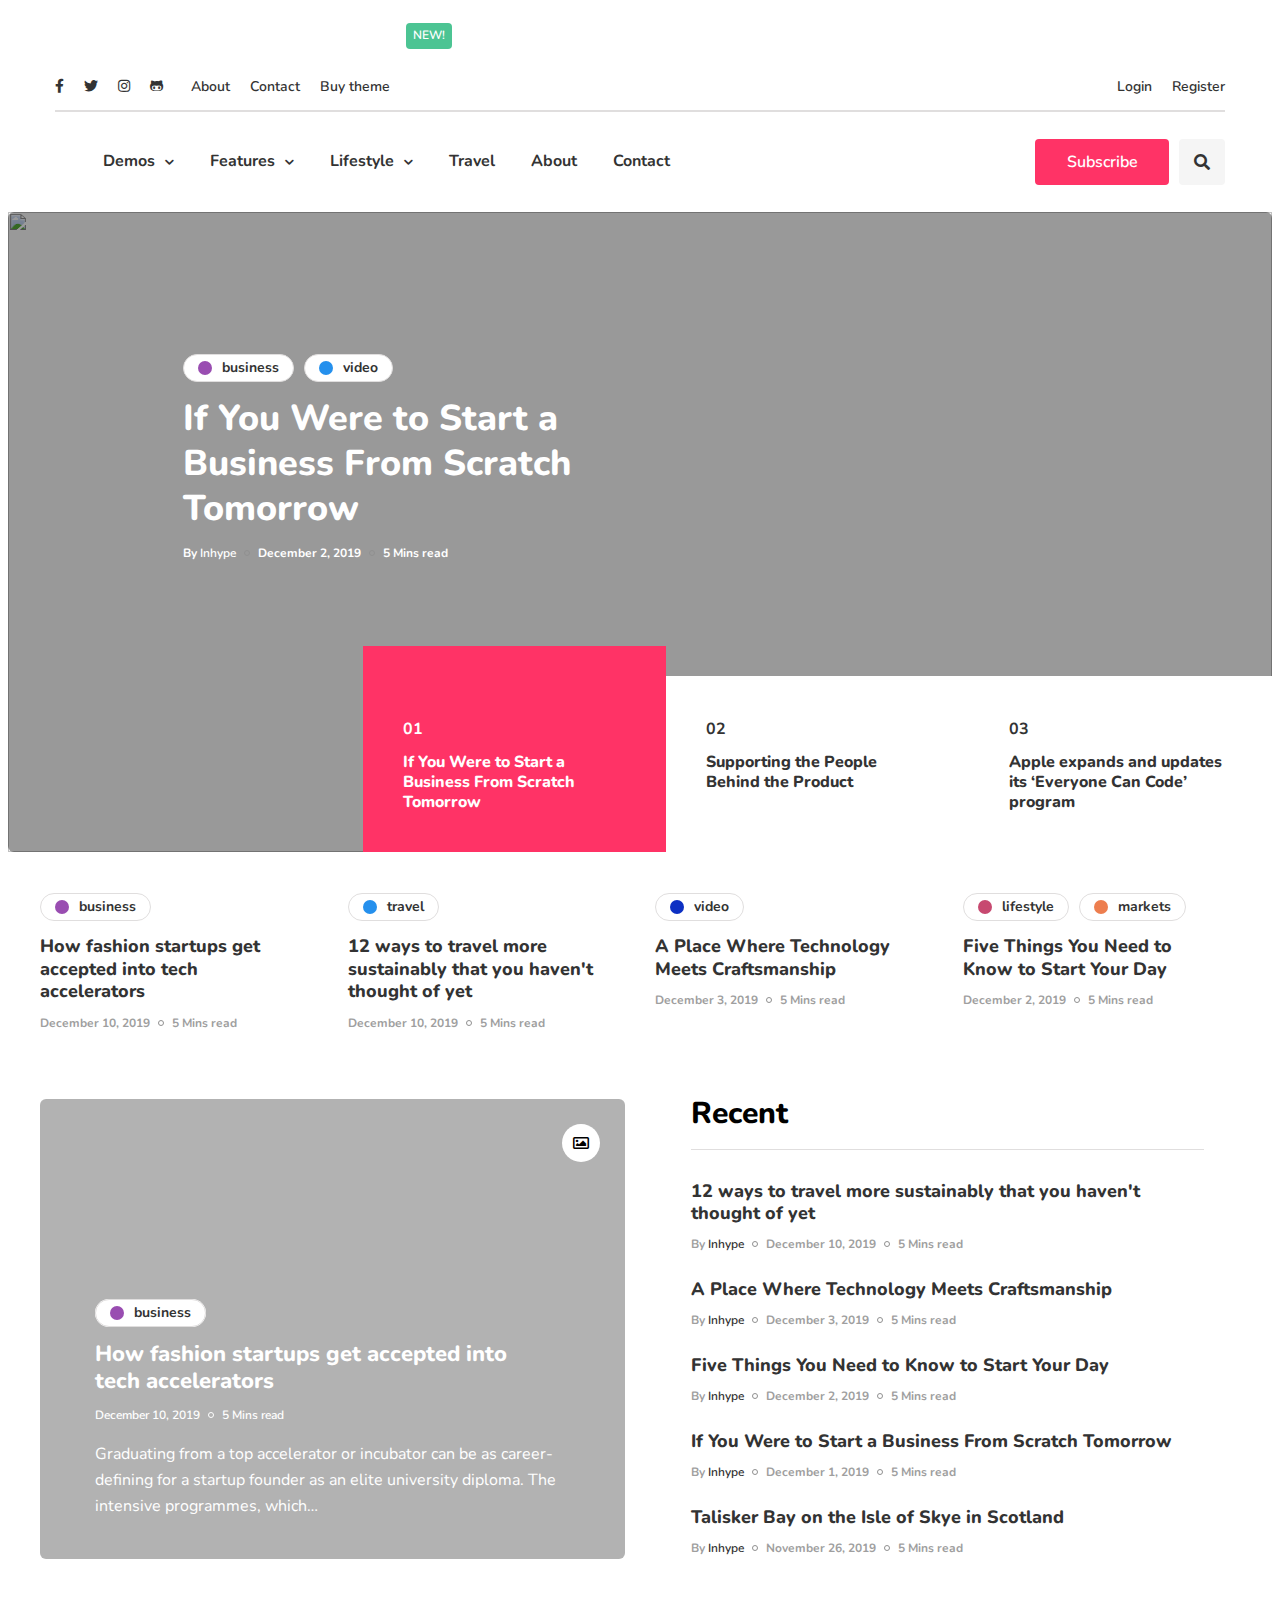
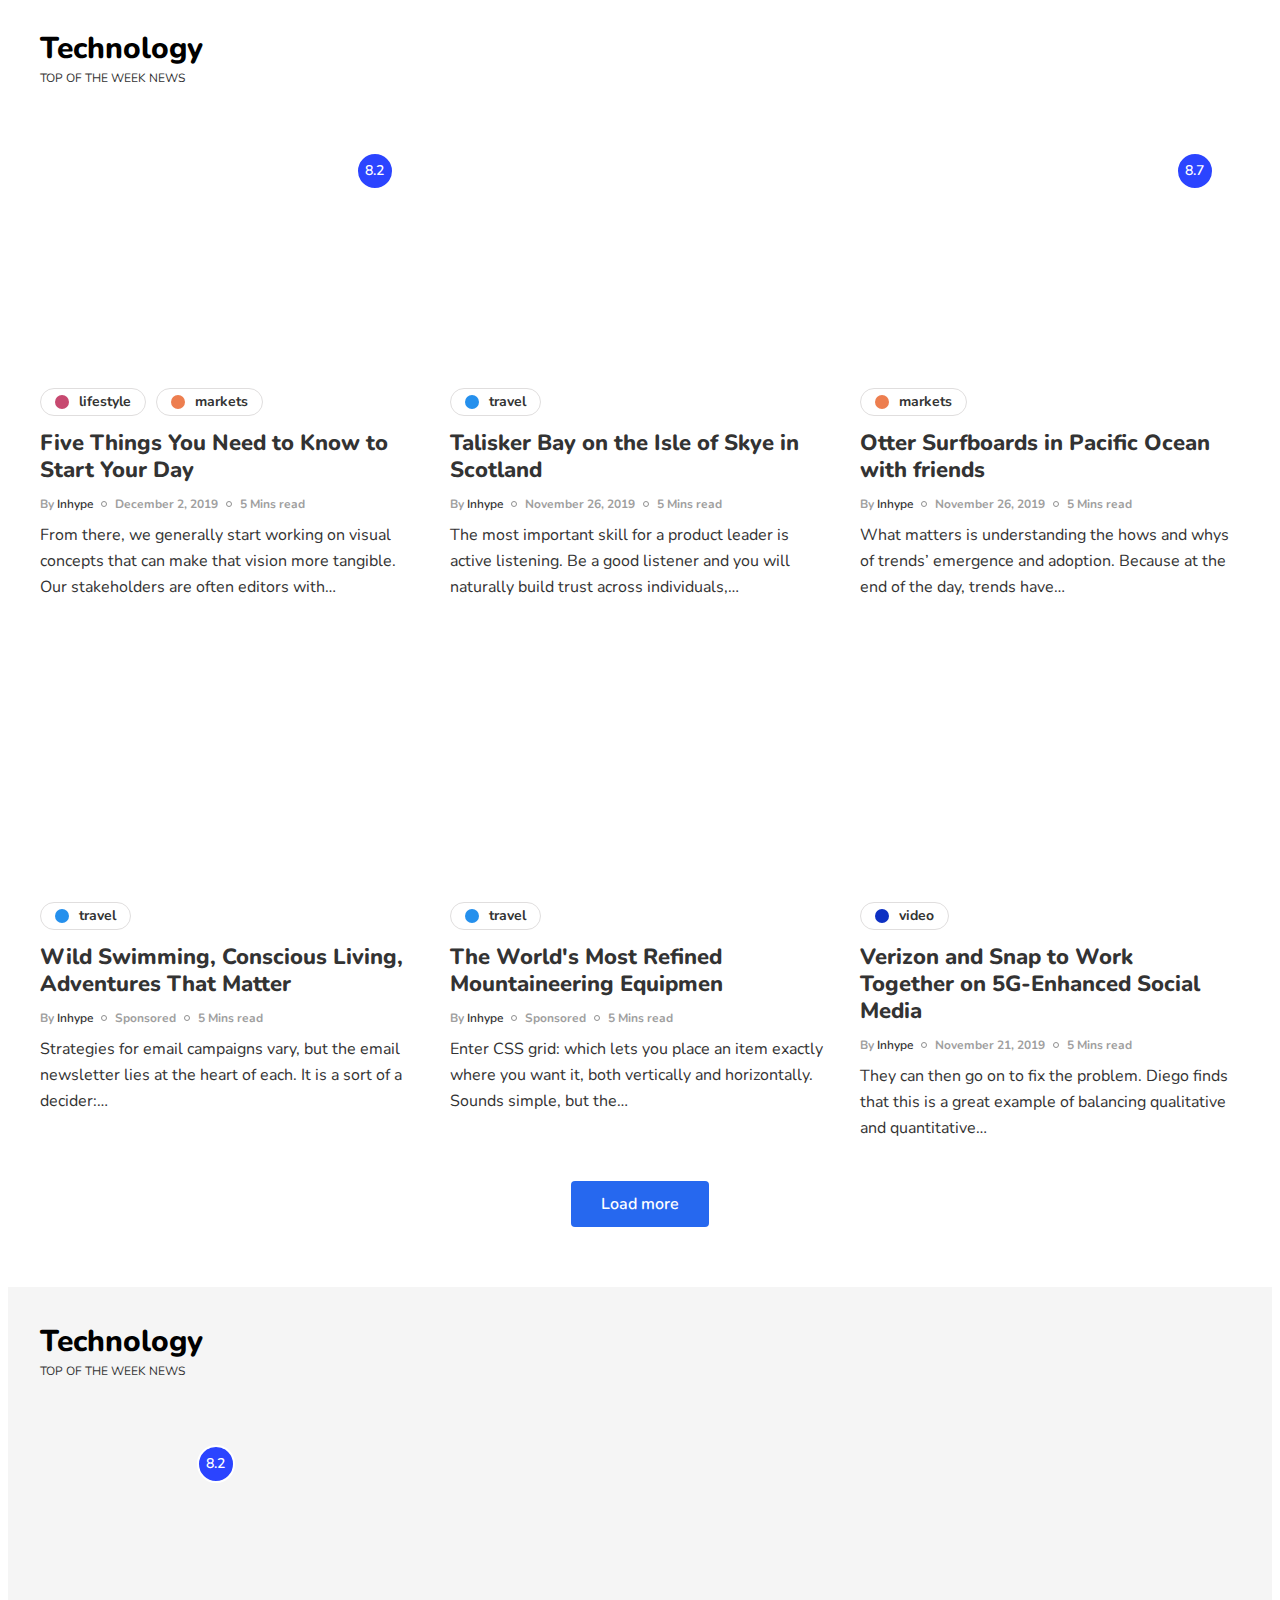
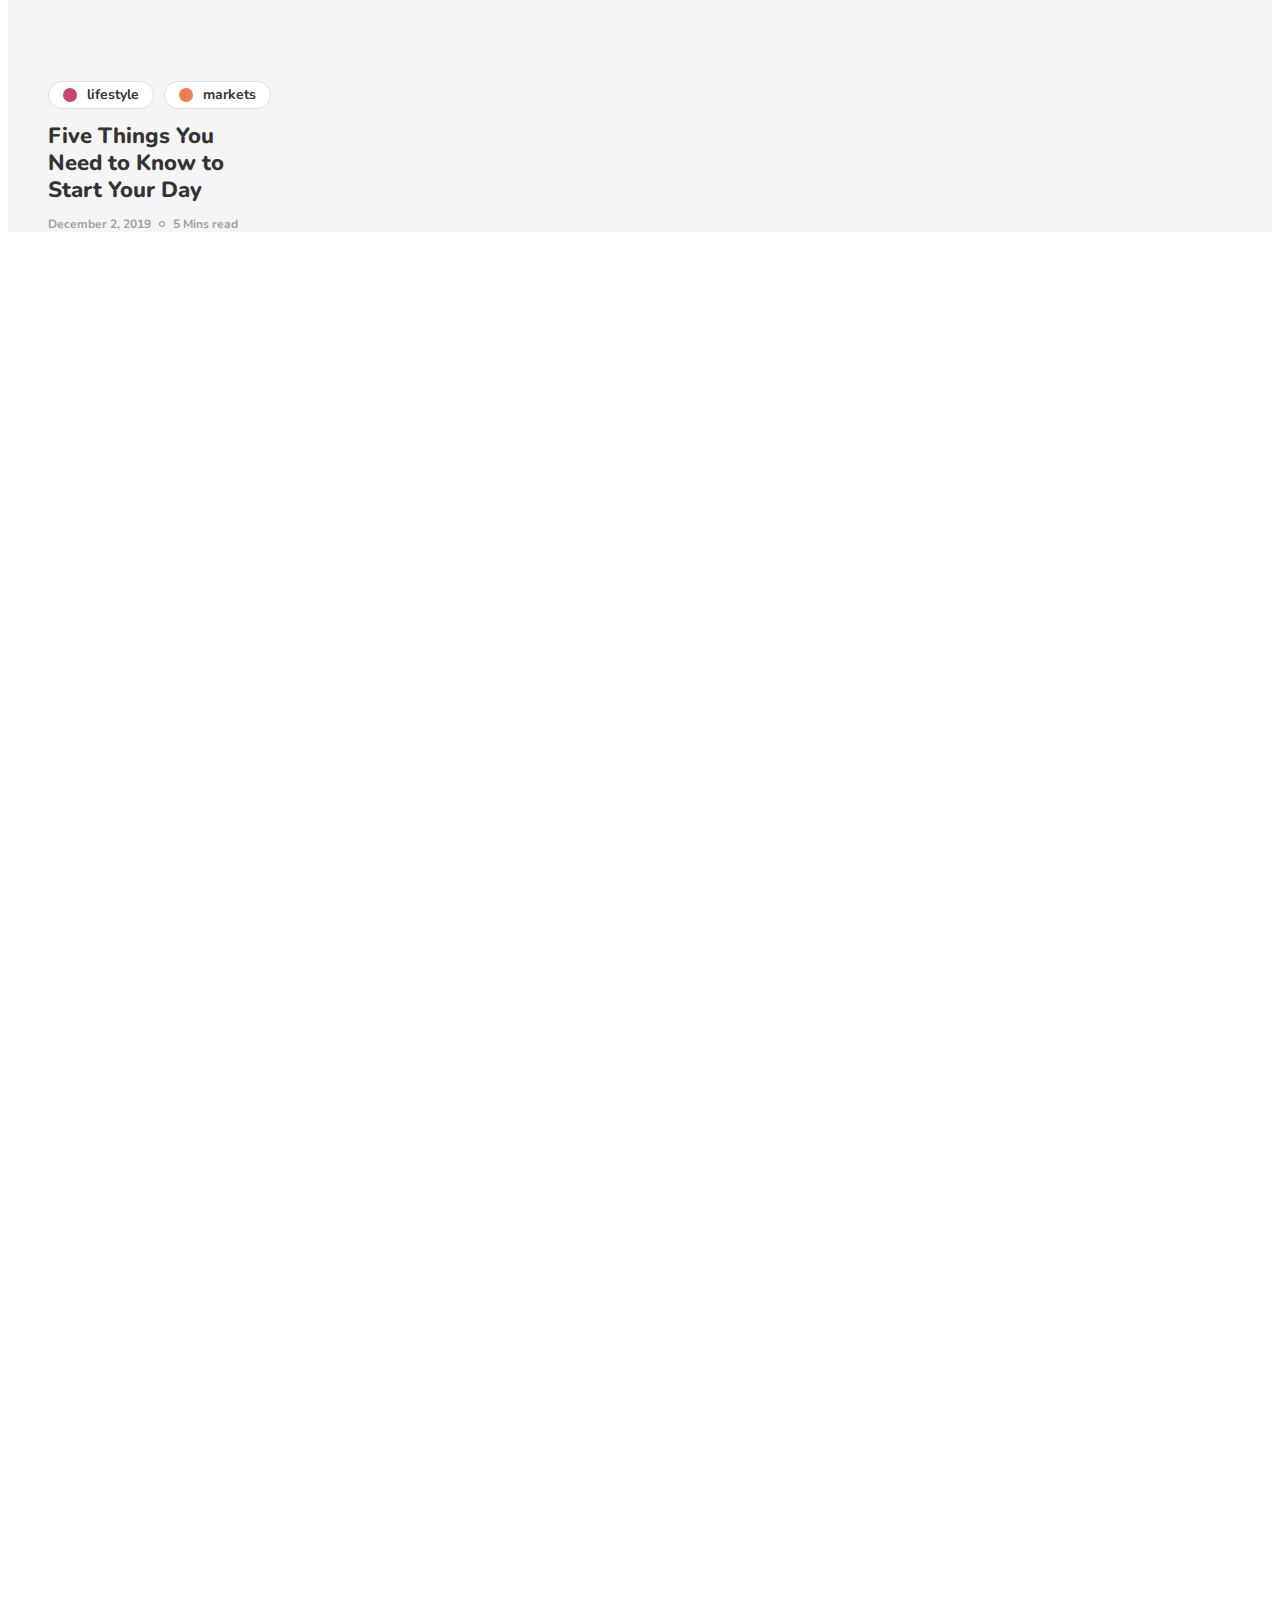
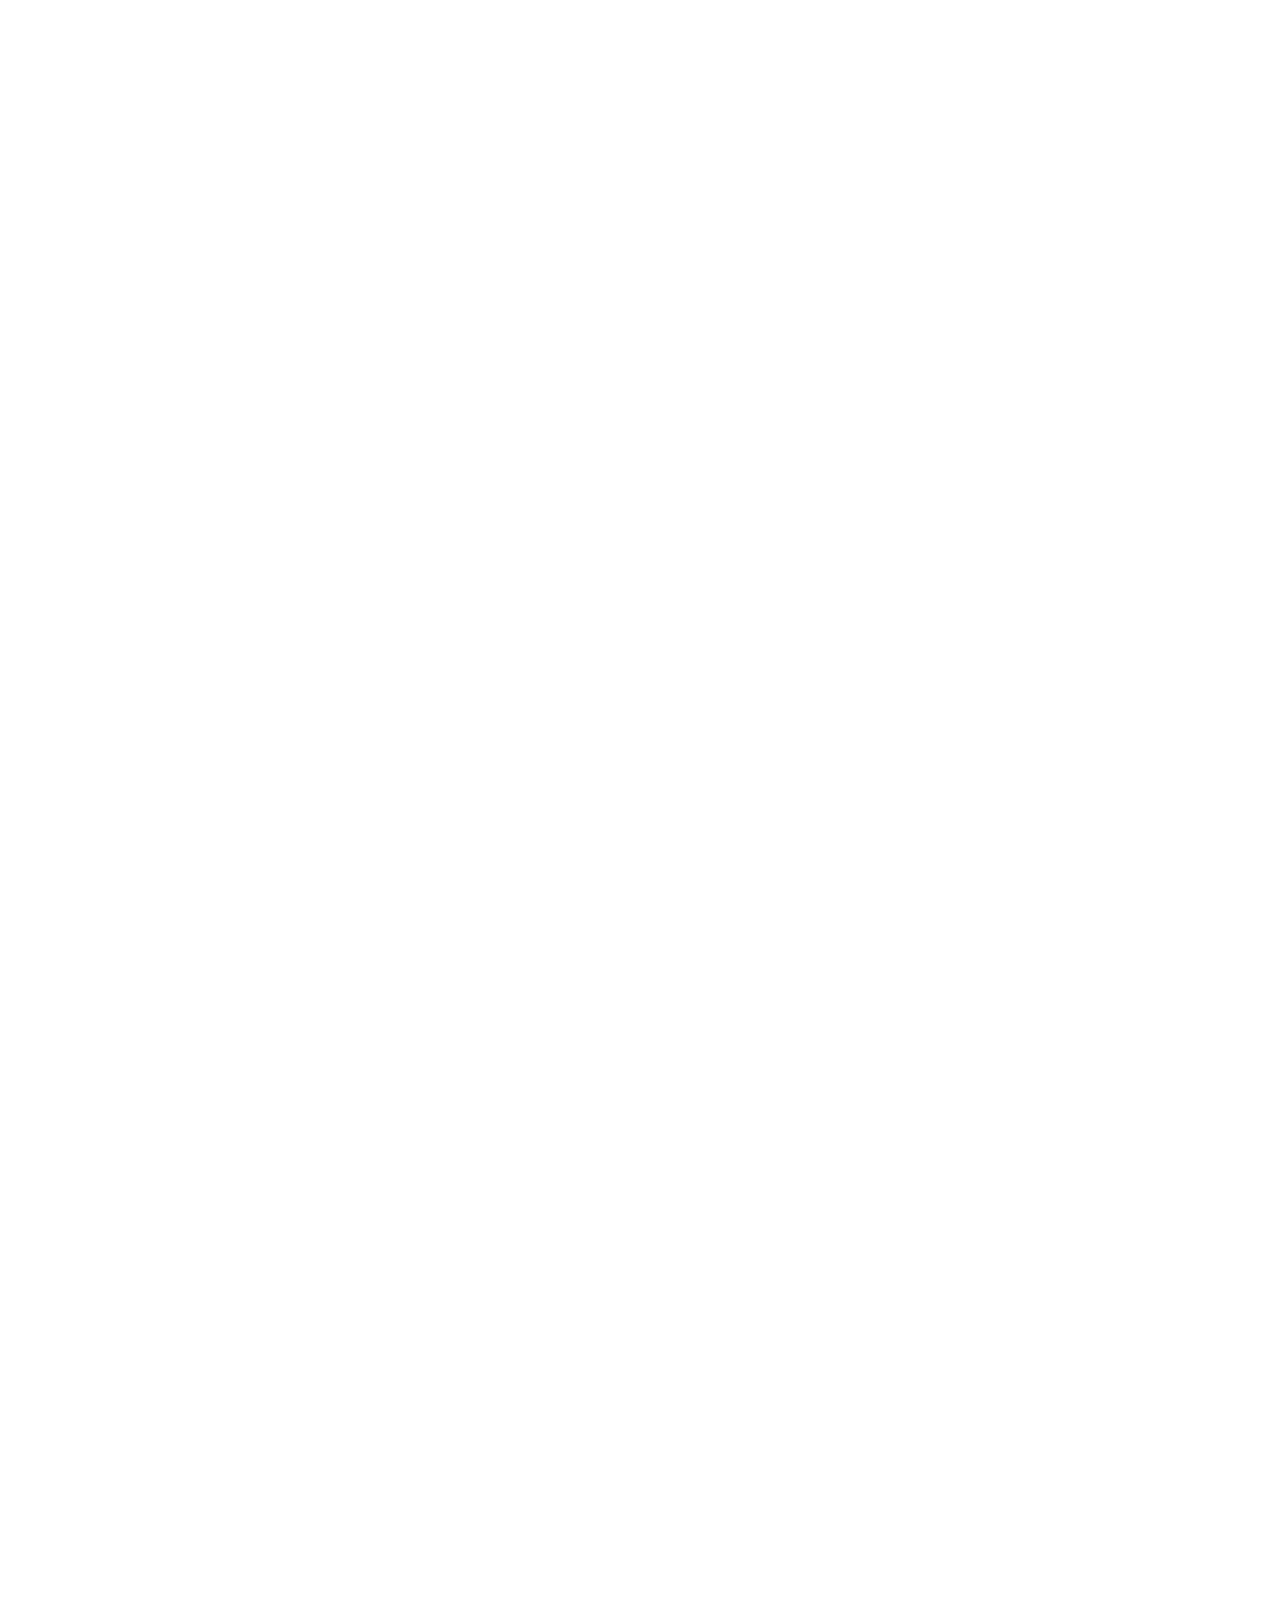
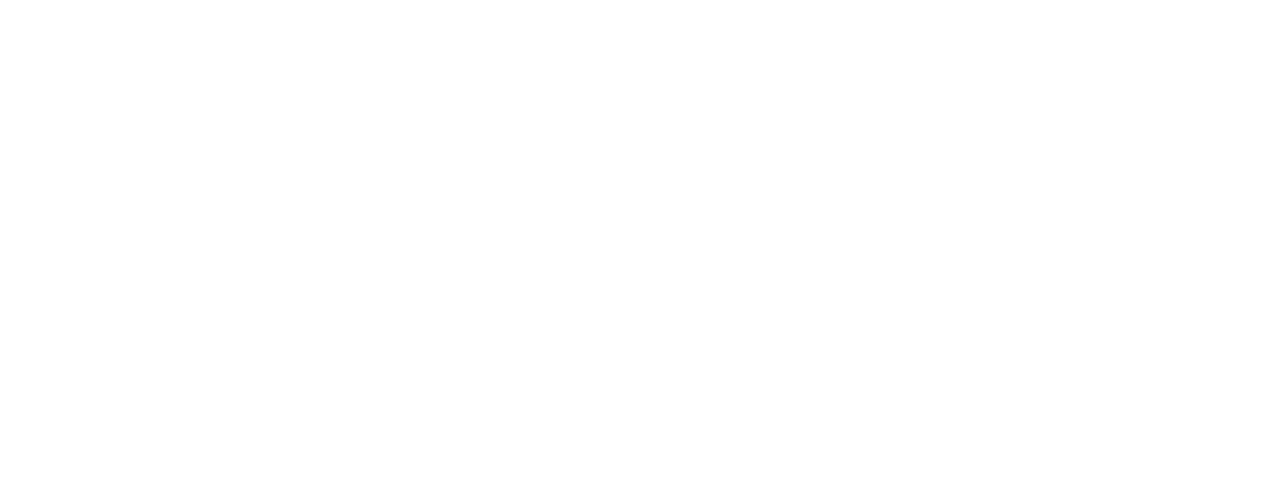
==== commit eca68452: "dont technology" ====
--- a/index.html
+++ b/index.html
@@ -673,13 +673,12 @@
                                     <ul class="sidebar-list">
                                         <li class="sidebar-list__item">
                                             <div class="sidebar-item">
-                                                <a href="" class="sidebar-item__link">
-                                                    <img class="sidebar-item__imgbug"
+                                                <a href="" class="img-item">
+                                                    <img class="img-item__img"
                                                         src="https://wp.wp-preview.com/inhype/inhype-1/wp-content/uploads/2019/11/ofhlstldxzk-555x360.jpg"
                                                         alt="">
-                                                    <!-- <div class="sidebar-item__img"></div> -->
-                                                    <div class="sidebar-item__overlay"></div>
-                                                    <div class="sidebar-item__book"></div>
+                                                    <div class="img-item__overlay"></div>
+                                                    <div class="img-item__book"></div>
                                                 </a>
                                                 <div class="tag-info">
                                                     <div class="info__cate">
@@ -698,19 +697,18 @@
                                                         <div class="tag-info__dot"></div>
                                                         <div class="tag-info__realtime">5 Mins read</div>
                                                     </div>
-
                                                 </div>
                                             </div>
                                         </li>
 
                                         <li class="sidebar-list__item">
                                             <div class="sidebar-item">
-                                                <a href="" class="sidebar-item__link">
-                                                    <img class="sidebar-item__imgbug"
+                                                <a href="" class="img-item">
+                                                    <img class="img-item__img"
                                                         src="https://wp.wp-preview.com/inhype/inhype-1/wp-content/uploads/2019/12/inhype1-photos-27-555x360.jpg"
                                                         alt="">
-                                                    <div class="sidebar-item__overlay"></div>
-                                                    <div class="sidebar-item__book"></div>
+                                                    <div class="img-item__overlay"></div>
+                                                    <div class="img-item__book"></div>
                                                 </a>
                                                 <div class="tag-info">
                                                     <div class="info__cate">
@@ -737,12 +735,12 @@
 
                                         <li class="sidebar-list__item">
                                             <div class="sidebar-item">
-                                                <a href="" class="sidebar-item__link">
-                                                    <img class="sidebar-item__imgbug"
+                                                <a href="" class="img-item">
+                                                    <img class="img-item__img"
                                                         src="https://wp.wp-preview.com/inhype/inhype-1/wp-content/uploads/2019/11/inhype1-photos-10-555x360.jpg"
                                                         alt="">
-                                                    <div class="sidebar-item__overlay"></div>
-                                                    <div class="sidebar-item__book"></div>
+                                                    <div class="img-item__overlay"></div>
+                                                    <div class="img-item__book"></div>
                                                 </a>
                                                 <div class="tag-info">
                                                     <div class="info__cate">
@@ -768,13 +766,12 @@
 
                                         <li class="sidebar-list__item">
                                             <div class="sidebar-item">
-                                                <a href="" class="sidebar-item__link">
-                                                    <img class="sidebar-item__imgbug"
+                                                <a href="" class="img-item">
+                                                    <img class="img-item__img"
                                                         src="https://wp.wp-preview.com/inhype/inhype-1/wp-content/uploads/2019/12/inhype1-photos-22-1-555x360.jpg"
                                                         alt="">
-                                                    <!-- <div class="sidebar-item__img"></div> -->
-                                                    <div class="sidebar-item__overlay"></div>
-                                                    <div class="sidebar-item__book"></div>
+                                                    <div class="img-item__overlay"></div>
+                                                    <div class="img-item__book"></div>
                                                 </a>
                                                 <div class="tag-info">
                                                     <div class="info__cate-double">
@@ -842,8 +839,9 @@
                 <div class="slider__main">
                 <div class="slider__item">
                     <div class="slider__item-overlay"></div>
+
                     <img src="https://wp.wp-preview.com/inhype/inhype-1/wp-content/uploads/2019/12/inhype1-photos-21.jpg"
-                        alt="" class="slider__img">
+                    alt="" class="slider__img">
                     <div class="slider__info">
                         <div class="tag-info">
                             <div class="info__cate-double">
@@ -864,7 +862,7 @@
                             <div class="tag-info__date tag-info__date--slide">
                                 <div class="tag-info__by">
                                     <span>By</span>
-                                    <a class="tag-info__by-link" href="">Inhype</a>
+                                    <a class="tag-info__by-slider" href="">Inhype</a>
                                 </div>
                                 <div class="tag-info__dot"></div>
                                 <time class="tag-info__date-time">December 2, 2019</time>
@@ -898,7 +896,8 @@
 
         <div class="content">
             <div class="grid wide">
-                <div class="row">
+                <div class="content__tag-info">
+                    <div class="row">
                     <div class="col l-3">
                         <div class="tag-info">
                             <div class="info__cate">
@@ -919,7 +918,6 @@
                             </div>
                         </div>
                     </div>
-
                     <div class="col l-3">
                         <div class="tag-info">
                             <div class="info__cate">
@@ -985,6 +983,462 @@
                             </div>
                         </div>
                     </div>
+                   </div>
+                </div>
+
+                <div class="content__case">
+                    <div class="row">
+                        <div class="col l-6">
+                            <div class="case-item">
+                                <div class="case-item__img">
+                                    <div class="case-item__icon">
+                                        <i class="case-item__icon-img far fa-image"></i>
+                                    </div>
+                                </div>
+                                <div class="case-item__overlay"></div>
+                                <div class="case-item__info">
+                                    <div class="info-with-desc">
+                                        <div class="tag-info">
+                                            <div class="info__cate">
+                                                <a href="#" class="info__cate-link">
+                                                    <span class="cate-dot cate-dot--violet"></span>
+                                                    <span class="cate-title">Business</span>
+                                                </a>
+                                            </div>
+                                            <h3 class="tag-info__title">
+                                                <a href="" class="tag-info__title-link info__title-link info__title-link--white">
+                                                    How fashion startups get accepted into tech accelerators
+                                                </a>
+                                            </h3>
+                                            <div class="tag-info__date case-info__date">
+                                                <time class="tag-info__date-time">December 10, 2019</time>
+                                                <div class="tag-info__dot case-info__dot"></div>
+                                                <div class="tag-info__realtime">5 Mins read</div>
+                                            </div>
+                                        </div>
+                                        <div class="case-item__info-desc">
+                                            Graduating from a top accelerator or incubator can be as career-defining for a startup founder as an elite university diploma. The intensive programmes, which…
+                                        </div>
+                                    </div>
+                                </div>
+                            </div>
+                        </div>
+
+                        <div class="col l-6">
+                            <div class="case-recent">
+                                <h3 class="case-recent__title">Recent</h3>
+                                <div class="case-recent__content">
+                                    <div class="case-recent__content-item">
+                                        <h3 class="tag-info__title">
+                                            <a href="" class="tag-info__title-link tag-info__title-link-recent">
+                                                12 ways to travel more sustainably that you haven't thought
+                                                of yet
+                                            </a>
+                                        </h3>
+                                        <div class="tag-info__date">
+                                            <div class="tag-info__by">
+                                                <span>By</span>
+                                                <a class="tag-info__by-link" href="">Inhype</a>
+                                            </div>
+                                            <div class="tag-info__dot"></div>
+                                            <time class="tag-info__date-time">December 10, 2019</time>
+                                            <div class="tag-info__dot"></div>
+                                            <div class="tag-info__realtime">5 Mins read</div>
+                                        </div>
+                                    </div>
+
+                                    <div class="case-recent__content-item">
+                                        <h3 class="tag-info__title">
+                                            <a href="" class="tag-info__title-link tag-info__title-link-recent">
+                                                A Place Where Technology Meets Craftsmanship
+                                            </a>
+                                        </h3>
+                                        <div class="tag-info__date">
+                                            <div class="tag-info__by">
+                                                <span>By</span>
+                                                <a class="tag-info__by-link" href="">Inhype</a>
+                                            </div>
+                                            <div class="tag-info__dot"></div>
+                                            <time class="tag-info__date-time">December 3, 2019</time>
+                                            <div class="tag-info__dot"></div>
+                                            <div class="tag-info__realtime">5 Mins read</div>
+                                        </div>
+                                    </div>
+
+                                    <div class="case-recent__content-item">
+                                        <h3 class="tag-info__title">
+                                            <a href="" class="tag-info__title-link tag-info__title-link-recent">
+                                                Five Things You Need to Know to Start Your Day
+                                            </a>
+                                        </h3>
+                                        <div class="tag-info__date">
+                                            <div class="tag-info__by">
+                                                <span>By</span>
+                                                <a class="tag-info__by-link" href="">Inhype</a>
+                                            </div>
+                                            <div class="tag-info__dot"></div>
+                                            <time class="tag-info__date-time">December 2, 2019</time>
+                                            <div class="tag-info__dot"></div>
+                                            <div class="tag-info__realtime">5 Mins read</div>
+                                        </div>
+                                    </div>
+
+                                    <div class="case-recent__content-item">
+                                        <h3 class="tag-info__title">
+                                            <a href="" class="tag-info__title-link tag-info__title-link-recent">
+                                                If You Were to Start a Business From Scratch Tomorrow
+                                            </a>
+                                        </h3>
+                                        <div class="tag-info__date">
+                                            <div class="tag-info__by">
+                                                <span>By</span>
+                                                <a class="tag-info__by-link" href="">Inhype</a>
+                                            </div>
+                                            <div class="tag-info__dot"></div>
+                                            <time class="tag-info__date-time">December 1, 2019</time>
+                                            <div class="tag-info__dot"></div>
+                                            <div class="tag-info__realtime">5 Mins read</div>
+                                        </div>
+                                    </div>
+
+                                    <div class="case-recent__content-item">
+                                        <h3 class="tag-info__title">
+                                            <a href="" class="tag-info__title-link tag-info__title-link-recent">
+                                                Talisker Bay on the Isle of Skye in Scotland
+                                            </a>
+                                        </h3>
+                                        <div class="tag-info__date">
+                                            <div class="tag-info__by">
+                                                <span>By</span>
+                                                <a class="tag-info__by-link" href="">Inhype</a>
+                                            </div>
+                                            <div class="tag-info__dot"></div>
+                                            <time class="tag-info__date-time">November 26, 2019</time>
+                                            <div class="tag-info__dot"></div>
+                                            <div class="tag-info__realtime">5 Mins read</div>
+                                        </div>
+                                    </div>
+                                </div>
+                            </div>
+
+                            
+                        </div>
+                    </div>
+                </div>
+
+                <div class="content-technology">
+                    <div class="content-technology__title">
+                        <h3 class="content__title-main">Technology</h3>
+                        <h4 class="content__title-desc">top of the week news</h4>
+                    </div>
+                    <div class="row">
+                        <div class="col l-4">
+                            <div class="item-content">
+                                <a href="" class="item-content__link">
+                                    <div class="item-content__container-img">
+                                        <img src="https://wp.wp-preview.com/inhype/inhype-1/wp-content/uploads/2019/12/inhype1-photos-22-1-1140x694.jpg" alt="" class="item-content__img">
+                                        <div class="item-content__rate">8.2</div>
+                                    </div>
+                                    <div class="item-content__overlay"></div>
+                                    <div class="item-content__book"></div>
+                                </a>
+                                
+                                <div class="technology-item__info">
+                                    <div class="info__cate-double">
+                                        <a href="#" class="info__cate-link">
+                                            <span class="cate-dot cate-dot--pink"></span>
+                                            <span class="cate-title">Lifestyle</span>
+                                        </a>
+
+                                        <a href="#" class="info__cate-link m-l-10">
+                                            <span class="cate-dot cate-dot--orange"></span>
+                                            <span class="cate-title">Markets</span>
+                                        </a>
+                                    </div>
+                                    <h3 class="tag-info__title">
+                                        <a href="" class="tag-info__title-link info__title-link">
+                                            Five Things You Need to Know to Start Your Day
+                                        </a>
+                                    </h3>
+                                    <div class="tag-info__date">
+                                        <div class="tag-info__by">
+                                            <span>By</span>
+                                            <a class="tag-info__by-link" href="">Inhype</a>
+                                        </div>
+                                        <div class="tag-info__dot"></div>
+                                        <time class="tag-info__date-time">December 2, 2019</time>
+                                        <div class="tag-info__dot"></div>
+                                        <div class="tag-info__realtime">5 Mins read</div>
+                                    </div>
+                                </div>
+
+                                <div class="item-content__desc">
+                                    From there, we generally start working on visual concepts that can make that vision more tangible. Our stakeholders are often editors with…
+                                </div>
+                            </div>
+                        </div>
+
+                        <div class="col l-4">
+                            <div class="item-content">
+                                <a href="" class="item-content__link">
+                                    <div class="item-content__container-img">
+                                        <img src="https://wp.wp-preview.com/inhype/inhype-1/wp-content/uploads/2019/11/inhype1-photos-4-1140x694.jpg" alt="" class="item-content__img">
+                                    </div>
+                                    <div class="item-content__overlay"></div>
+                                    <div class="item-content__book"></div>
+                                </a>
+                                
+                                <div class="technology-item__info">
+                                    <div class="info__cate">
+                                        <a href="#" class="info__cate-link">
+                                            <span class="cate-dot cate-dot--blue"></span>
+                                            <span class="cate-title">Travel</span>
+                                        </a>
+                                    </div>
+                                    <h3 class="tag-info__title">
+                                        <a href="" class="tag-info__title-link info__title-link">
+                                            Talisker Bay on the Isle of Skye in Scotland
+                                        </a>
+                                    </h3>
+                                    <div class="tag-info__date">
+                                        <div class="tag-info__by">
+                                            <span>By</span>
+                                            <a class="tag-info__by-link" href="">Inhype</a>
+                                        </div>
+                                        <div class="tag-info__dot"></div>
+                                        <time class="tag-info__date-time">November 26, 2019</time>
+                                        <div class="tag-info__dot"></div>
+                                        <div class="tag-info__realtime">5 Mins read</div>
+                                    </div>
+                                </div>
+
+                                <div class="item-content__desc">
+                                    The most important skill for a product leader is active listening. Be a good listener and you will naturally build trust across individuals,…
+                                </div>
+                            </div>
+                        </div>
+
+                        <div class="col l-4">
+                            <div class="item-content">
+                                <a href="" class="item-content__link">
+                                    <div class="item-content__container-img">
+                                        <img src="https://wp.wp-preview.com/inhype/inhype-1/wp-content/uploads/2019/11/inhype1-photos-23-1140x694.jpg" alt="" class="item-content__img">
+                                        <div class="item-content__rate">8.7</div>
+                                    </div>
+                                    <div class="item-content__overlay"></div>
+                                    <div class="item-content__book"></div>
+                                </a>
+                                
+                                <div class="technology-item__info">
+                                    <div class="info__cate-double">
+                                        <a href="#" class="info__cate-link">
+                                            <span class="cate-dot cate-dot--orange"></span>
+                                            <span class="cate-title">Markets</span>
+                                        </a>
+                                    </div>
+                                    <h3 class="tag-info__title">
+                                        <a href="" class="tag-info__title-link info__title-link">
+                                            Otter Surfboards in Pacific Ocean with friends
+                                        </a>
+                                    </h3>
+                                    <div class="tag-info__date">
+                                        <div class="tag-info__by">
+                                            <span>By</span>
+                                            <a class="tag-info__by-link" href="">Inhype</a>
+                                        </div>
+                                        <div class="tag-info__dot"></div>
+                                        <time class="tag-info__date-time">November 26, 2019</time>
+                                        <div class="tag-info__dot"></div>
+                                        <div class="tag-info__realtime">5 Mins read</div>
+                                    </div>
+                                </div>
+
+                                <div class="item-content__desc">
+                                    What matters is understanding the hows and whys of trends’ emergence and adoption. Because at the end of the day, trends have…
+                                </div>
+                            </div>
+                        </div>
+
+                        <div class="col l-4">
+                            <div class="item-content">
+                                <a href="" class="item-content__link">
+                                    <div class="item-content__container-img">
+                                        <img src="https://wp.wp-preview.com/inhype/inhype-1/wp-content/uploads/2019/11/knnzfpsol7o-533x694.jpg" alt="" class="item-content__img">
+                                    </div>
+                                    <div class="item-content__overlay"></div>
+                                    <div class="item-content__book"></div>
+                                </a>
+                                
+                                <div class="technology-item__info">
+                                    <div class="info__cate-double">
+                                        <a href="#" class="info__cate-link">
+                                            <span class="cate-dot cate-dot--blue"></span>
+                                            <span class="cate-title">Travel</span>
+                                        </a>
+                                    </div>
+                                    <h3 class="tag-info__title">
+                                        <a href="" class="tag-info__title-link info__title-link">
+                                            Wild Swimming, Conscious Living, Adventures That Matter
+                                        </a>
+                                    </h3>
+                                    <div class="tag-info__date">
+                                        <div class="tag-info__by">
+                                            <span>By</span>
+                                            <a class="tag-info__by-link" href="">Inhype</a>
+                                        </div>
+                                        <div class="tag-info__dot"></div>
+                                        <time class="tag-info__date-time">Sponsored</time>
+                                        <div class="tag-info__dot"></div>
+                                        <div class="tag-info__realtime">5 Mins read</div>
+                                    </div>
+                                </div>
+
+                                <div class="item-content__desc">
+                                    Strategies for email campaigns vary, but the email newsletter lies at the heart of each. It is a sort of a decider:…
+                                </div>
+                            </div>
+                        </div>
+
+                        <div class="col l-4">
+                            <div class="item-content">
+                                <a href="" class="item-content__link">
+                                    <div class="item-content__container-img">
+                                        <img src="https://wp.wp-preview.com/inhype/inhype-1/wp-content/uploads/2019/11/inhype1-photos-15-1140x694.jpg" alt="" class="item-content__img">
+                                    </div>
+                                    <div class="item-content__overlay"></div>
+                                    <div class="item-content__book"></div>
+                                </a>
+                                
+                                <div class="technology-item__info">
+                                    <div class="info__cate-double">
+                                        <a href="#" class="info__cate-link">
+                                            <span class="cate-dot cate-dot--blue"></span>
+                                            <span class="cate-title">Travel</span>
+                                        </a>
+                                    </div>
+                                    <h3 class="tag-info__title">
+                                        <a href="" class="tag-info__title-link info__title-link">
+                                            The World's Most Refined Mountaineering Equipmen
+                                        </a>
+                                    </h3>
+                                    <div class="tag-info__date">
+                                        <div class="tag-info__by">
+                                            <span>By</span>
+                                            <a class="tag-info__by-link" href="">Inhype</a>
+                                        </div>
+                                        <div class="tag-info__dot"></div>
+                                        <time class="tag-info__date-time">Sponsored</time>
+                                        <div class="tag-info__dot"></div>
+                                        <div class="tag-info__realtime">5 Mins read</div>
+                                    </div>
+                                </div>
+
+                                <div class="item-content__desc">
+                                    Enter CSS grid: which lets you place an item exactly where you want it, both vertically and horizontally. Sounds simple, but the…
+                                </div>
+                            </div>
+                        </div>
+
+                        <div class="col l-4">
+                            <div class="item-content">
+                                <a href="" class="item-content__link">
+                                    <div class="item-content__container-img">
+                                        <img src="https://wp.wp-preview.com/inhype/inhype-1/wp-content/uploads/2019/11/_ajqggafofe-1140x694.jpg" alt="" class="item-content__img">
+                                    </div>
+                                    <div class="item-content__overlay"></div>
+                                    <div class="item-content__book"></div>
+                                </a>
+                                
+                                <div class="technology-item__info">
+                                    <div class="info__cate-double">
+                                        <a href="#" class="info__cate-link">
+                                            <span class="cate-dot cate-dot--darkblue"></span>
+                                            <span class="cate-title">Video</span>
+                                        </a>
+                                    </div>
+                                    <h3 class="tag-info__title">
+                                        <a href="" class="tag-info__title-link info__title-link">
+                                            Verizon and Snap to Work Together on 5G-Enhanced Social Media
+                                        </a>
+                                    </h3>
+                                    <div class="tag-info__date">
+                                        <div class="tag-info__by">
+                                            <span>By</span>
+                                            <a class="tag-info__by-link" href="">Inhype</a>
+                                        </div>
+                                        <div class="tag-info__dot"></div>
+                                        <time class="tag-info__date-time">November 21, 2019</time>
+                                        <div class="tag-info__dot"></div>
+                                        <div class="tag-info__realtime">5 Mins read</div>
+                                    </div>
+                                </div>
+
+                                <div class="item-content__desc">
+                                    They can then go on to fix the problem. Diego finds that this is a great example of balancing qualitative and quantitative…
+                                </div>
+                            </div>
+                        </div>
+
+                        <div class="col l-12">
+                            <div class="content-technology__btn">
+                                <a href="#" class="btn btn--load-more">Load more</a>
+                            </div>
+                        </div>
+                    </div>
+                </div>               
+            </div>
+
+            <div class="grid">
+                <div class="content-today-highlight">
+                    <div class="grid wide">
+                        <div class="content-today">
+                            <div class="content-today__title">
+                                <h3 class="content__title-main">Technology</h3>
+                                <h4 class="content__title-desc">top of the week news</h4>
+                            </div>
+                        </div> 
+                    </div>
+
+                    <div class="today-highlight-container">
+                        <div class="row">
+                            <div class="col l-2-4">
+                                <div class="item-content">
+                                    <a href="" class="item-content__link">
+                                        <div class="item-content__container-img">
+                                            <img src="https://wp.wp-preview.com/inhype/inhype-1/wp-content/uploads/2019/12/inhype1-photos-22-1-1140x694.jpg" alt="" class="item-content__img">
+                                            <div class="item-content__rate">8.2</div>
+                                        </div>
+                                        <div class="item-content__overlay"></div>
+                                        <div class="item-content__book"></div>
+                                    </a>
+                                    
+                                    <div class="technology-item__info">
+                                        <div class="info__cate-double">
+                                            <a href="#" class="info__cate-link">
+                                                <span class="cate-dot cate-dot--pink"></span>
+                                                <span class="cate-title">Lifestyle</span>
+                                            </a>
+    
+                                            <a href="#" class="info__cate-link m-l-10">
+                                                <span class="cate-dot cate-dot--orange"></span>
+                                                <span class="cate-title">Markets</span>
+                                            </a>
+                                        </div>
+                                        <h3 class="tag-info__title">
+                                            <a href="" class="tag-info__title-link info__title-link">
+                                                Five Things You Need to Know to Start Your Day
+                                            </a>
+                                        </h3>
+                                        <div class="tag-info__date">
+                                            <time class="tag-info__date-time">December 2, 2019</time>
+                                            <div class="tag-info__dot"></div>
+                                            <div class="tag-info__realtime">5 Mins read</div>
+                                        </div>
+                                    </div>
+                                </div>
+                            </div>
+                        </div>
+                    </div>
                 </div>
             </div>
         </div>
@@ -995,4 +1449,4 @@
     <!-- Modal layout -->
 </body>
 
-</html>+</html>
--- a/assets/css/base.css
+++ b/assets/css/base.css
@@ -5,8 +5,9 @@
     --hover-color: #2568ef;
     --pink-color: #ff3366;
     --blue-color: #2b44ff;
-
+    --button-color: #2668ef;
     --slider-height: 640px;
+    --border-color: #e0dede;
 }
 
 * {
@@ -17,19 +18,22 @@
     font-size: 62.5%;
     box-sizing: border-box;
     font-family: 'Nunito', sans-serif;
-    line-height: 1.5em;
+    line-height: 1.6em;
 }
 
 .m-l-10 {
     margin-left: 10px;
 }
 
+.m-b-8 {
+    margin-bottom: 8px;
+}
 
 .btn {
     height: 46px;
     text-decoration: none;
-    font-size: 1.4rem;
-    font-weight: 700;
+    font-size: 1.6rem;
+    font-weight: 600;
     color: var(--white-color);
     display: inline-flex;
     align-items: center;
@@ -51,6 +55,10 @@
     background-color: var(--pink-color);
 }
 
+.btn--load-more {
+    background-color: var(--button-color);
+}
+
 .btn-sup {
     font-size: 1rem;
     line-height: 1.8rem;
@@ -77,6 +85,7 @@
     background-color: var(--white-color);
     margin-bottom: 14px;
     font-size: 1.4rem;
+    border-radius: 30px;
 }
 
 .info__cate-double {
@@ -142,13 +151,67 @@
     background-color: #ed7e4f;
 }
 
+/* img overlay book */
+.img-item {
+    text-decoration: none;
+    display: block;
+    position: relative;
+    height: 160px;
+    width: 100%;
+    overflow: hidden;
+    margin-bottom: 30px;
+}
+
+.img-item__book {
+    display: block;
+    position: absolute;
+    border-top: 46px solid #2b44ff;
+    border-right: 46px solid #fff;
+    top: 100%;
+    right: -19%;
+    transition: all 0.25s ease;
+}
+
+.img-item:hover .img-item__book {
+    right: 0px;
+    top: 114px;
+    transition: all 0.25s ease;
+}
+
+.img-item__img {
+    height: 160px;
+    width: 100%;
+    border-radius: 6px;
+}
+
+.img-item__overlay {
+    position: absolute;
+    top: 0;
+    bottom: 0;
+    left: 0;
+    right: 0;
+    height: 100%;
+    width: 100%;
+    opacity: 0;
+    transition: 0.2s ease;
+    background-color: rgba(0, 0, 0, 0.2);
+    border-radius: 6px;
+}
+
+.img-item:hover .img-item__overlay {
+    opacity: 1;
+}
+
+/* tab info */
 .tag-info {
-    margin-top: 20px;
-
 }
 
 .tag-info__title {
-    margin: 0 0 8px 0;
+    margin: 0 0 12px 0;
+}
+
+.tag-info__title-size-22 {
+    font-size: 2.2rem;
 }
 
 .tag-info__title-link {
@@ -182,11 +245,27 @@
     line-height: 2.1rem;
 }
 
+.tag-info__title-link-recent {
+    font-size: 1.8rem;
+    line-height: 2.2rem;
+}
+
+.tag-info__title-link-recent:hover,
+.tag-info__by-link:hover {
+    color: var(--hover-color);
+}
+
 .tag-info__by {
 
 }
 
 .tag-info__by-link {
+    text-decoration: none;
+    color: var(--text-color);
+    font-weight: 600;
+}
+
+.tag-info__by-slider {
     text-decoration: none;
     color: var(--white-color);
     font-weight: 600;
@@ -211,4 +290,103 @@
 @keyframes fadeIn {
     from { opacity: 0;}
     to { opacity: 1;}
+}
+
+.info__title-link {
+    font-size: 2.2rem;
+    margin-bottom: 8px;
+    line-height: 2.7rem;
+    display: block;
+    width: 96%;
+}
+
+.info__title-link:hover {
+    color: var(--hover-color);
+}
+
+.info__title-link--white {
+    color: var(--white-color);
+}
+
+.item-content {
+    margin-top: 40px;
+}
+.item-content__link {
+    text-decoration: none;
+    display: block;
+    position: relative;
+    height: 232px;
+    width: 100%;
+    overflow: hidden;
+    margin-bottom: 30px;
+    border-radius: 6px;
+}
+
+.item-content__book {
+    display: block;
+    position: absolute;
+    border-top: 48px solid #2b44ff;
+    border-right: 48px solid #fff;
+    top: 100%;
+    right: -14%;
+    transition: all 0.25s ease;
+}
+
+.item-content__link:hover .item-content__book {
+    right: 0px;
+    top: 78%;
+    transition: all 0.25s ease;
+}
+
+.item-content__container-img {
+    position: relative;
+    height: 232px;
+}
+
+.item-content__img {
+    width: 100%;
+    border-radius: 6px;
+    max-height: 232px;
+    object-fit: cover;
+}
+
+.item-content__rate {
+    font-size: 1.4rem;
+    position: absolute;
+    color: #fff;
+    z-index: 1;
+    top: 26px;
+    right: 26px;
+    background-color: #2b44ff;
+    line-height: 34px;
+    width: 38px;
+    text-align: center;
+    border-radius: 50%;
+    border: 2px solid var(--white-color);
+    font-weight: 600;
+}
+
+.item-content__overlay {
+    position: absolute;
+    top: 0;
+    bottom: 0;
+    left: 0;
+    right: 0;
+    height: 100%;
+    width: 100%;
+    opacity: 0;
+    transition: 0.2s ease;
+    background-color: rgba(0, 0, 0, 0.2);
+    border-radius: 6px;
+}
+
+.item-content__link:hover .item-content__overlay {
+    opacity: 1;
+}
+
+.item-content__desc {
+    font-size: 1.6rem;
+    margin-top: 10px;
+    line-height: 2.6rem;
+    color: var(--text-color);
 }--- a/assets/css/grid.css
+++ b/assets/css/grid.css
@@ -278,8 +278,8 @@
 /* PC medium resolution > */
 @media (min-width: 1113px) {
   .row {
-    margin-left: -12px;
-    margin-right: -12px;
+    margin-left: -15px;
+    margin-right: -15px;
   }
 
   .row.sm-gutter {
@@ -288,8 +288,8 @@
   }
 
   .col {
-    padding-left: 12px;
-    padding-right: 12px;
+    padding-left: 15px;
+    padding-right: 15px;
   }
 
   .row.sm-gutter .col {
--- a/assets/css/main.css
+++ b/assets/css/main.css
@@ -338,64 +338,7 @@
     padding: 0 4px 50px 4px;
 }
 
-.sidebar-item__link {
-    text-decoration: none;
-    display: block;
-    position: relative;
-    height: 160px;
-    width: 100%;
-    overflow: hidden;
-}
-
-.sidebar-item__book {
-    display: block;
-    position: absolute;
-    border-top: 46px solid #2b44ff;
-    border-right: 46px solid #fff;
-    top: 100%;
-    right: -19%;
-    transition: all 0.25s ease;
-}
-
-.sidebar-item__link:hover .sidebar-item__book {
-    right: 0px;
-    top: 114px;
-    transition: all 0.25s ease;
-}
-
-.sidebar-item__imgbug {
-    height: 160px;
-    width: 100%;
-    border-radius: 6px;
-}
-
-.sidebar-item__img {
-    background-image: url(/assets/img/item1.jpg);
-    background-repeat: no-repeat;
-    background-size: cover;
-    padding-top: 50%;
-    height: 160px;
-    border-radius: 6px;
-    background-position: center center;
-}
-
-.sidebar-item__overlay {
-    position: absolute;
-    top: 0;
-    bottom: 0;
-    left: 0;
-    right: 0;
-    height: 100%;
-    width: 100%;
-    opacity: 0;
-    transition: 0.2s ease;
-    background-color: rgba(0, 0, 0, 0.2);
-    border-radius: 6px;
-}
-
-.sidebar-item__link:hover .sidebar-item__overlay {
-    opacity: 1;
-}
+
 
 .btn-with-search {
     display: flex;
@@ -548,6 +491,13 @@
 /* End slider */
 
 /* Content */
+.content {
+    height: 6000px;
+}
+
+.content__tag-info {
+    margin-bottom: 68px;
+}
 
 .tag-info__title-content {
     text-decoration: none;
@@ -562,4 +512,173 @@
 
 .tag-info__title-content:hover {
     color: var(--hover-color);
+}
+
+
+.content__case {
+
+}
+
+.case-item {
+    position: relative;
+    width: 100%;
+}
+
+.case-item__overlay {
+    position: absolute;
+    top: 0;
+    bottom: 0;
+    left: 0;
+    right: 0;
+    height: 100%;
+    width: 100%;
+    opacity: 1;
+    transition: 0.2s ease;
+    background-color: rgba(0, 0, 0, 0.3);
+    border-radius: 6px;
+}
+
+.case-item:hover .case-item__overlay {
+    background-color: rgba(0, 0, 0, 0.5);
+}
+
+.case-item__img {
+    background-image: url(https://wp.wp-preview.com/inhype/inhype-1/wp-content/uploads/2019/11/ofhlstldxzk-1140x694.jpg);
+    height: 460px;
+    width: 100%;
+    background-repeat: no-repeat;
+    background-position: center center;
+    background-size: cover;
+    border-radius: 6px;
+    position: relative;
+}
+
+.case-item__icon {
+    display: flex;
+    height: 38px;
+    width: 38px;
+    background-color: #fff;
+    font-size: 1.6rem;
+    position: absolute;
+    z-index: 1;
+    border-radius: 50%;
+    top: 25px;
+    right: 25px;
+}
+
+.case-item__icon-img {
+    margin: auto;
+}
+
+.case-item__info {
+    position: absolute;
+    bottom: 0;
+    padding: 30px;
+    height: 100%;
+    display: flex;
+    align-items: flex-end;
+}
+
+.info-with-desc {
+    margin: 0 25px;
+    transition: all 0.35s ease; 
+}
+
+.case-item__info:hover .info-with-desc {
+    padding-bottom: 20px;
+}
+
+.case-info__dot {
+    border-color: var(--white-color);
+}
+
+.case-info__date {
+    color: var(--white-color);
+    font-weight: 600;
+}
+
+.case-item__info-desc {
+    font-size: 1.6rem;
+    color: var(--white-color);
+    margin: 18px 0 10px 0;
+    line-height: 2.6rem;
+}
+
+.case-recent {
+    padding: 0 36px;
+}
+
+.case-recent__title {
+    font-size: 3rem;
+    font-weight: 800;
+    border-bottom: 1px solid var(--border-color);
+    padding-bottom: 20px;
+    line-height: 3rem;
+    margin: 0 0 30px 0;
+}
+
+.case-recent__content {
+
+}
+
+.case-recent__content-item {
+    margin-bottom: 26px;
+}
+
+/* content Technology */
+.content-technology {
+    margin-top: 52px;
+}
+
+.content-technology__title {
+}
+
+.content__title-main {
+    font-size: 3rem;
+    font-weight: 800;
+    margin: 0;
+    line-height: 3rem;
+}
+
+.content__title-desc {
+    font-size: 1.2rem;
+    font-weight: normal;
+    text-transform: uppercase;
+    color: var(--text-color);
+    margin: 6px 0 0 0;
+}
+
+/* img overlay book */
+
+
+.technology-item__info {
+
+}
+
+.technology-item__desc {
+
+}
+
+.content-technology__btn {
+    display: flex;
+    justify-content: center;
+    align-items: flex-end;
+    height: 86px;
+    margin-bottom: 60px;
+}
+
+.content-today-highlight { 
+    background-color: #f5f5f5;
+}
+
+.content-today {
+    padding-top: 40px;
+}
+
+.content-today__title {
+
+}
+
+.today-highlight-container {
+    padding: 0 40px;
 }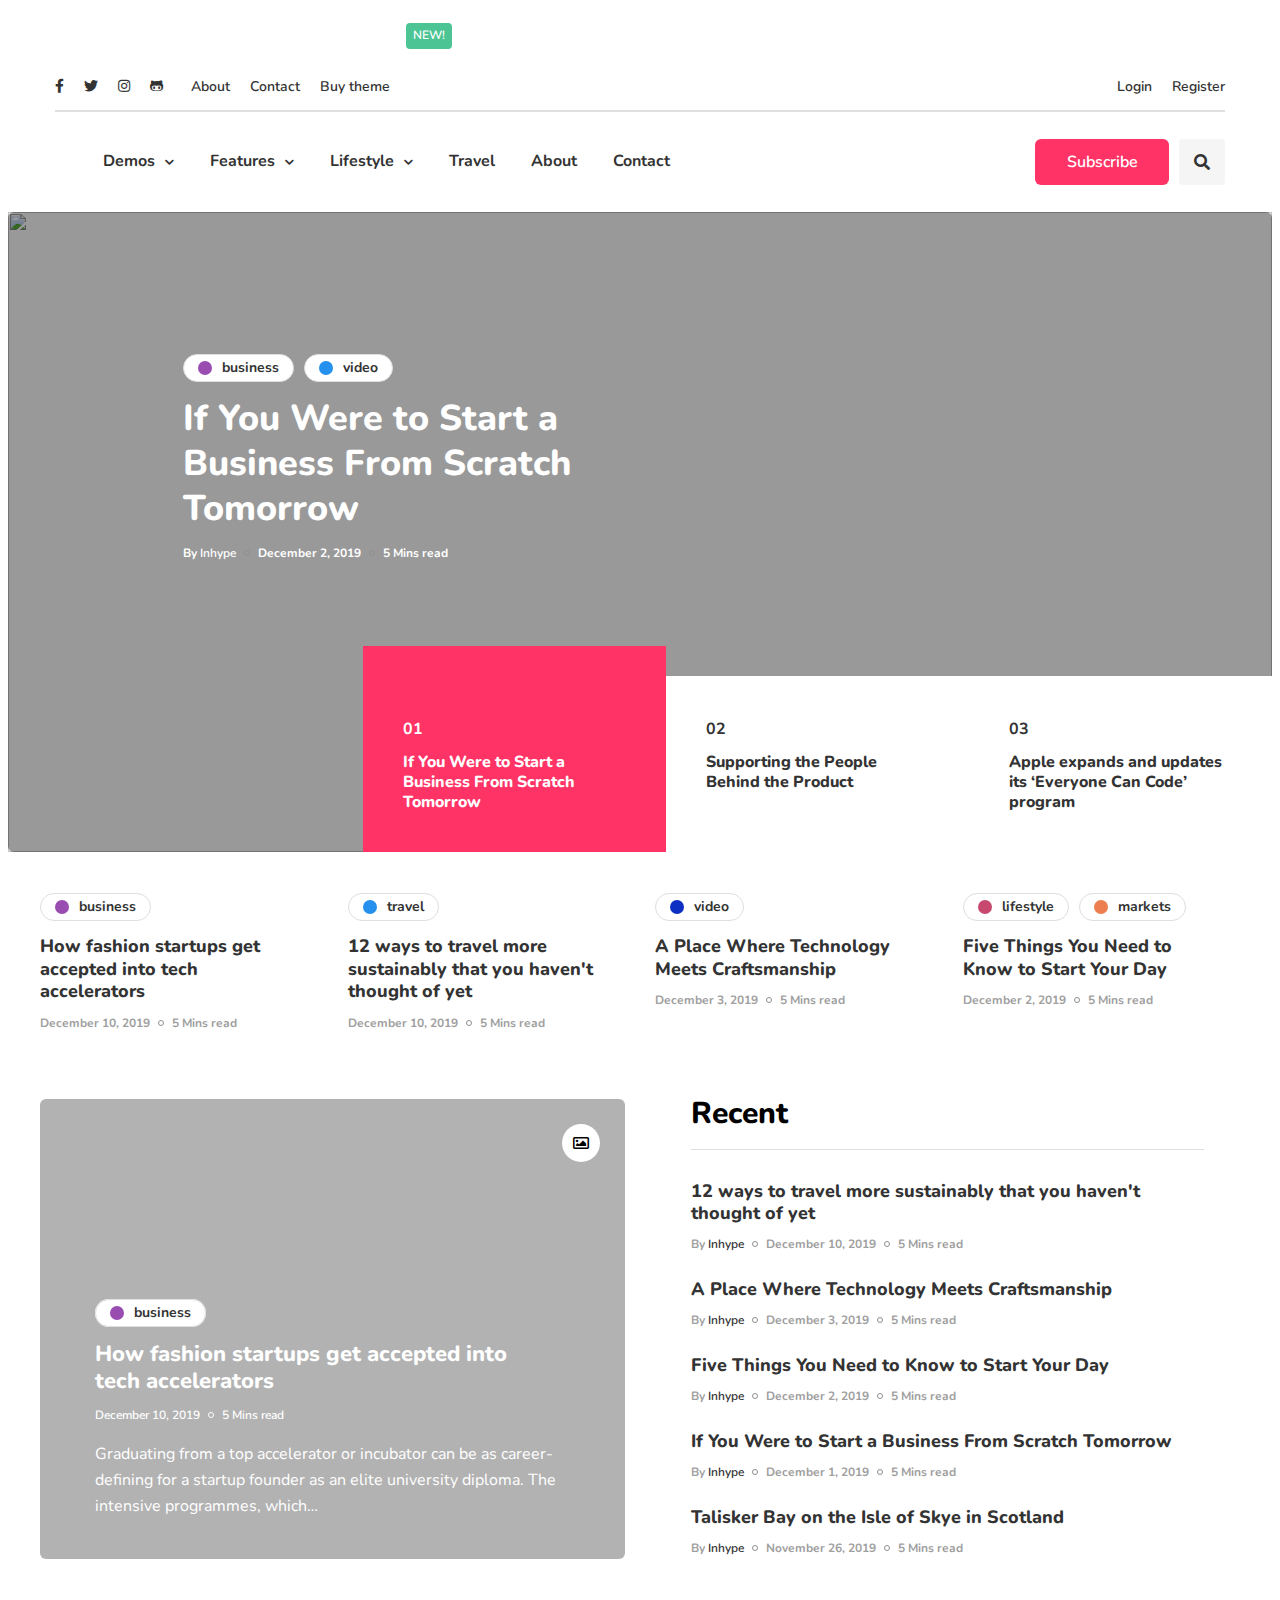
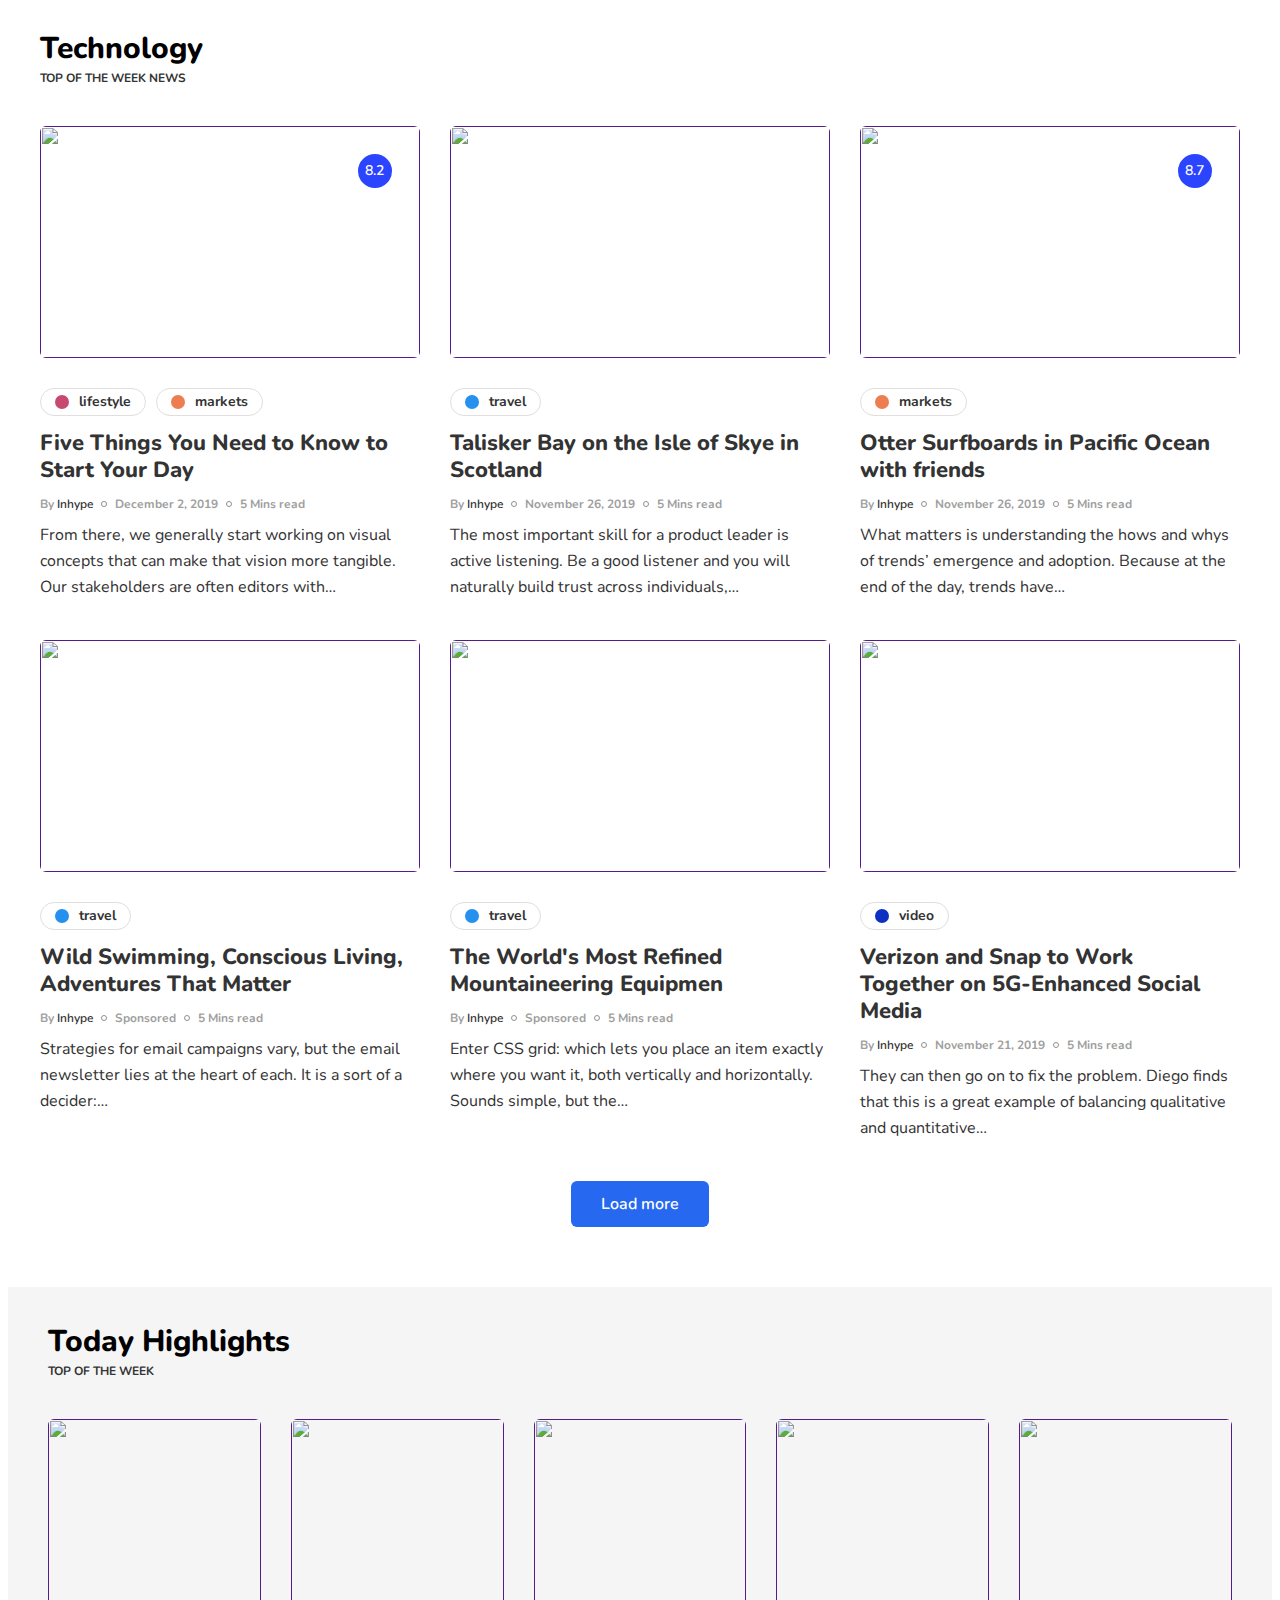
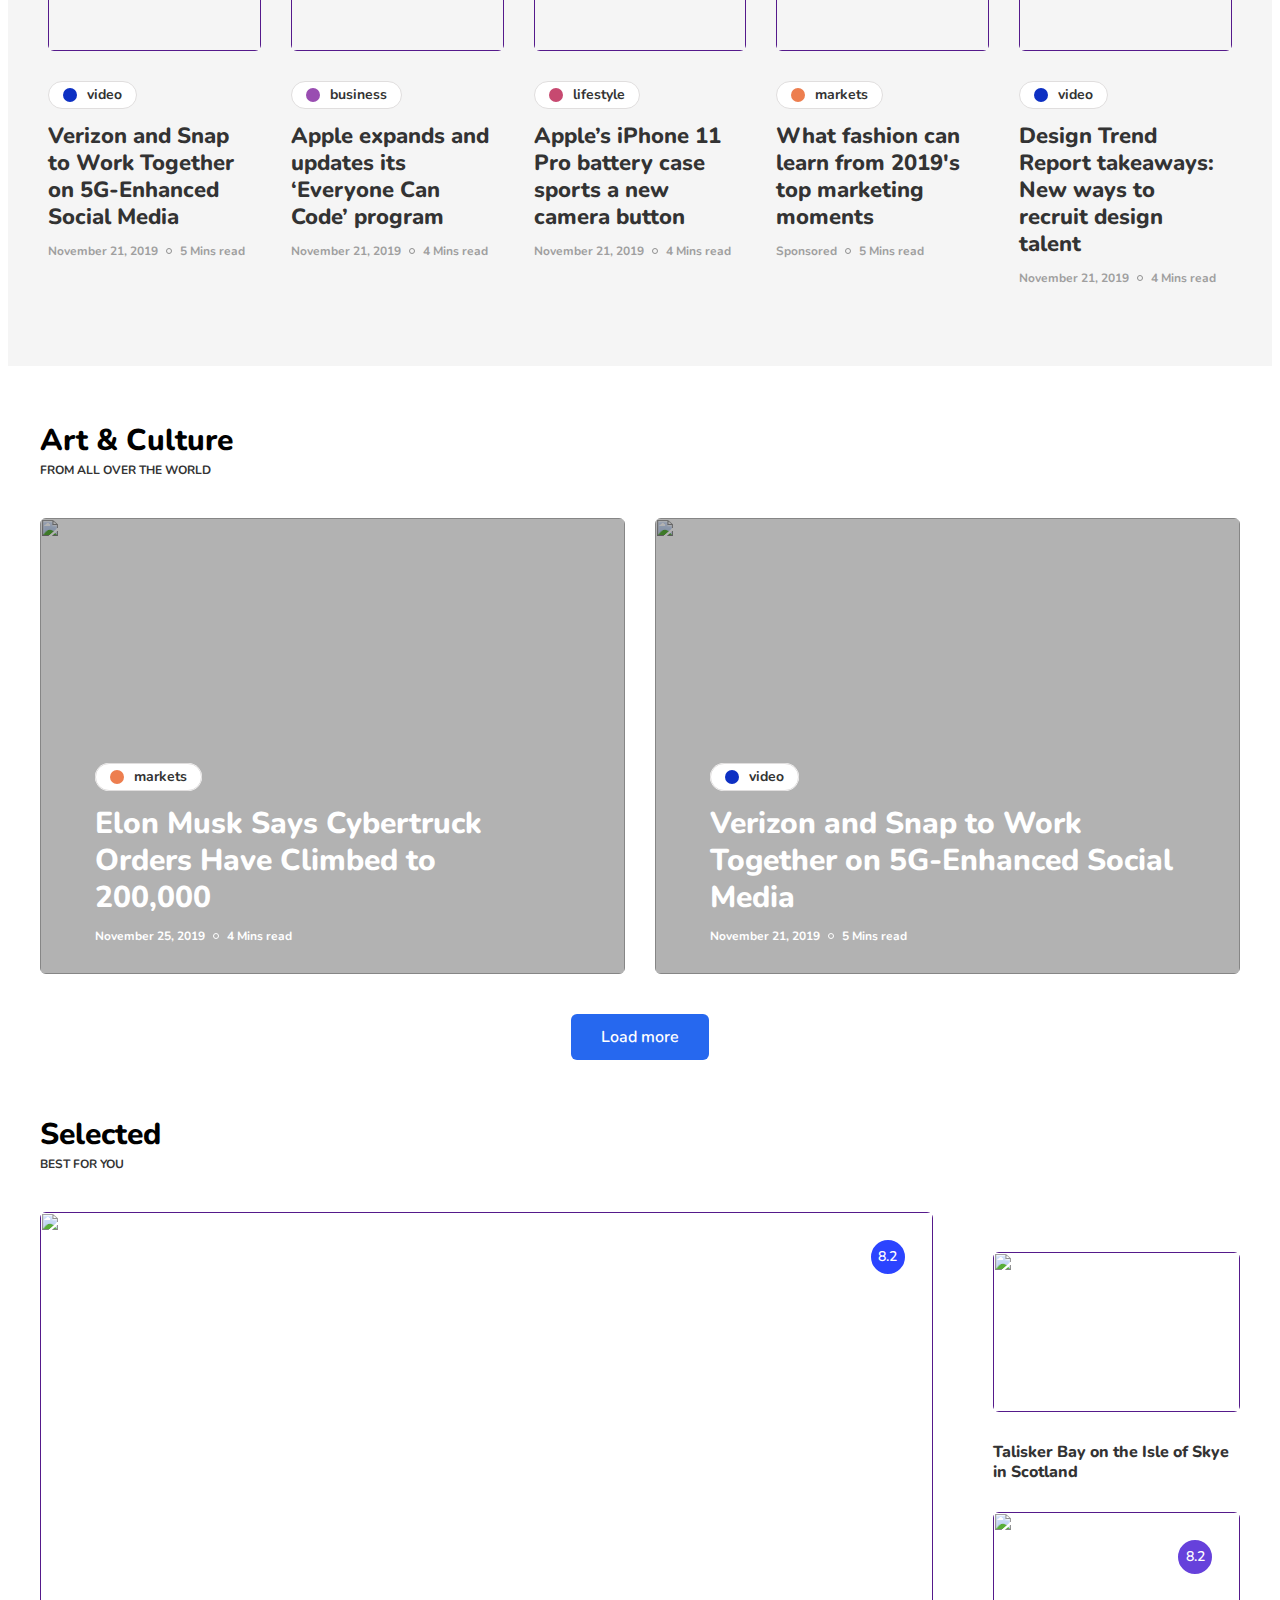
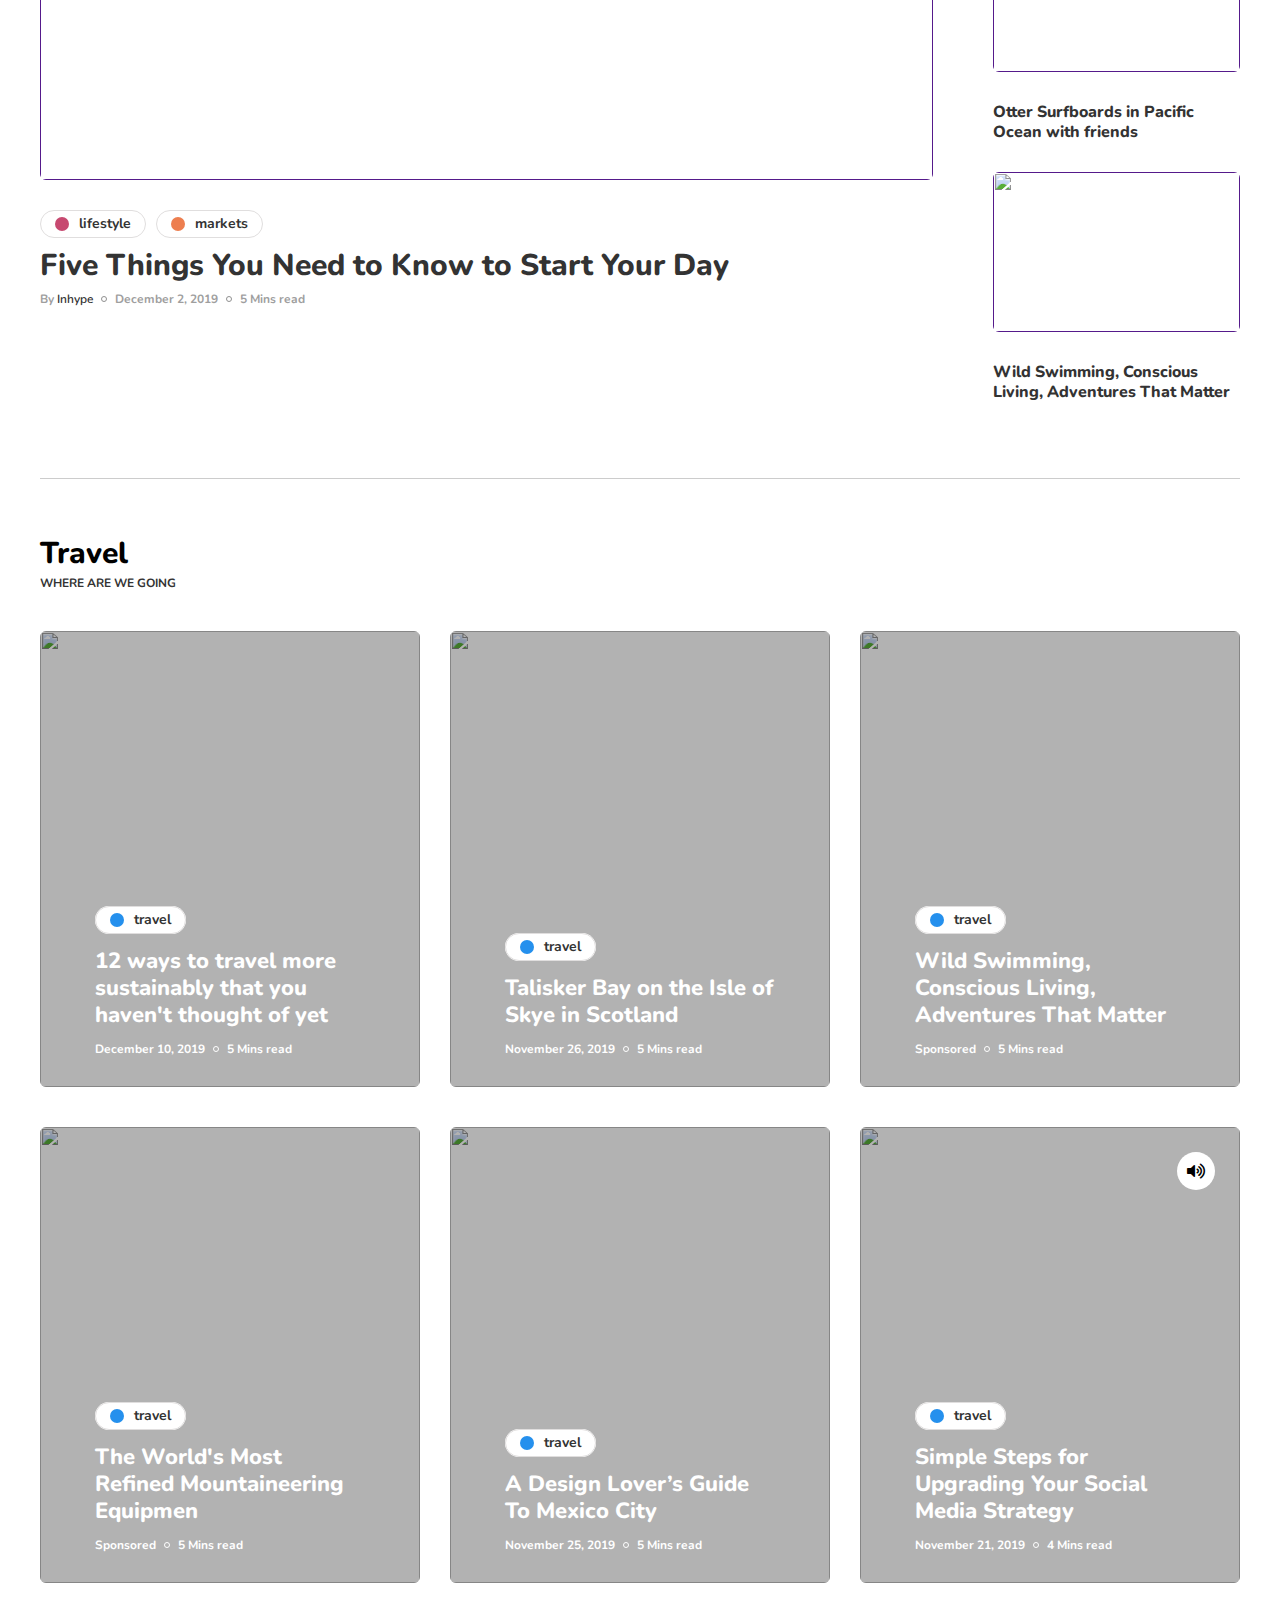
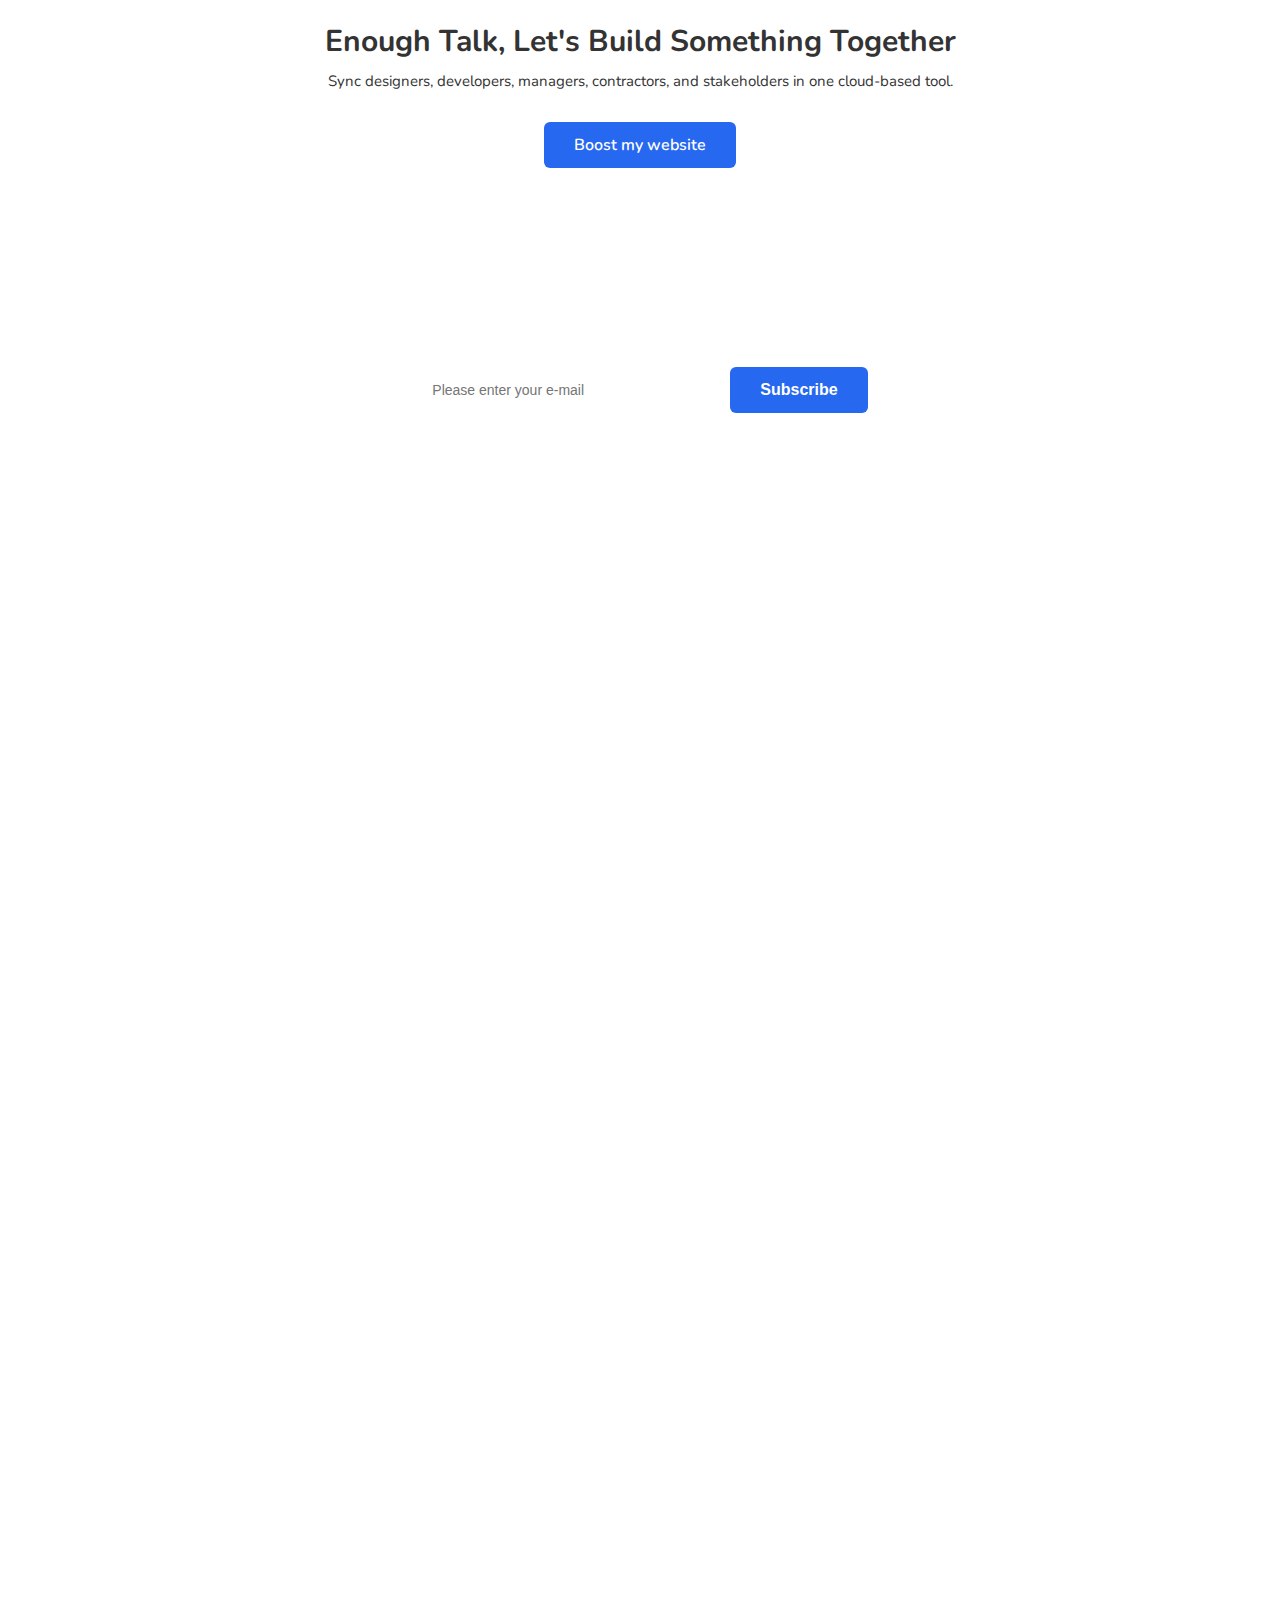
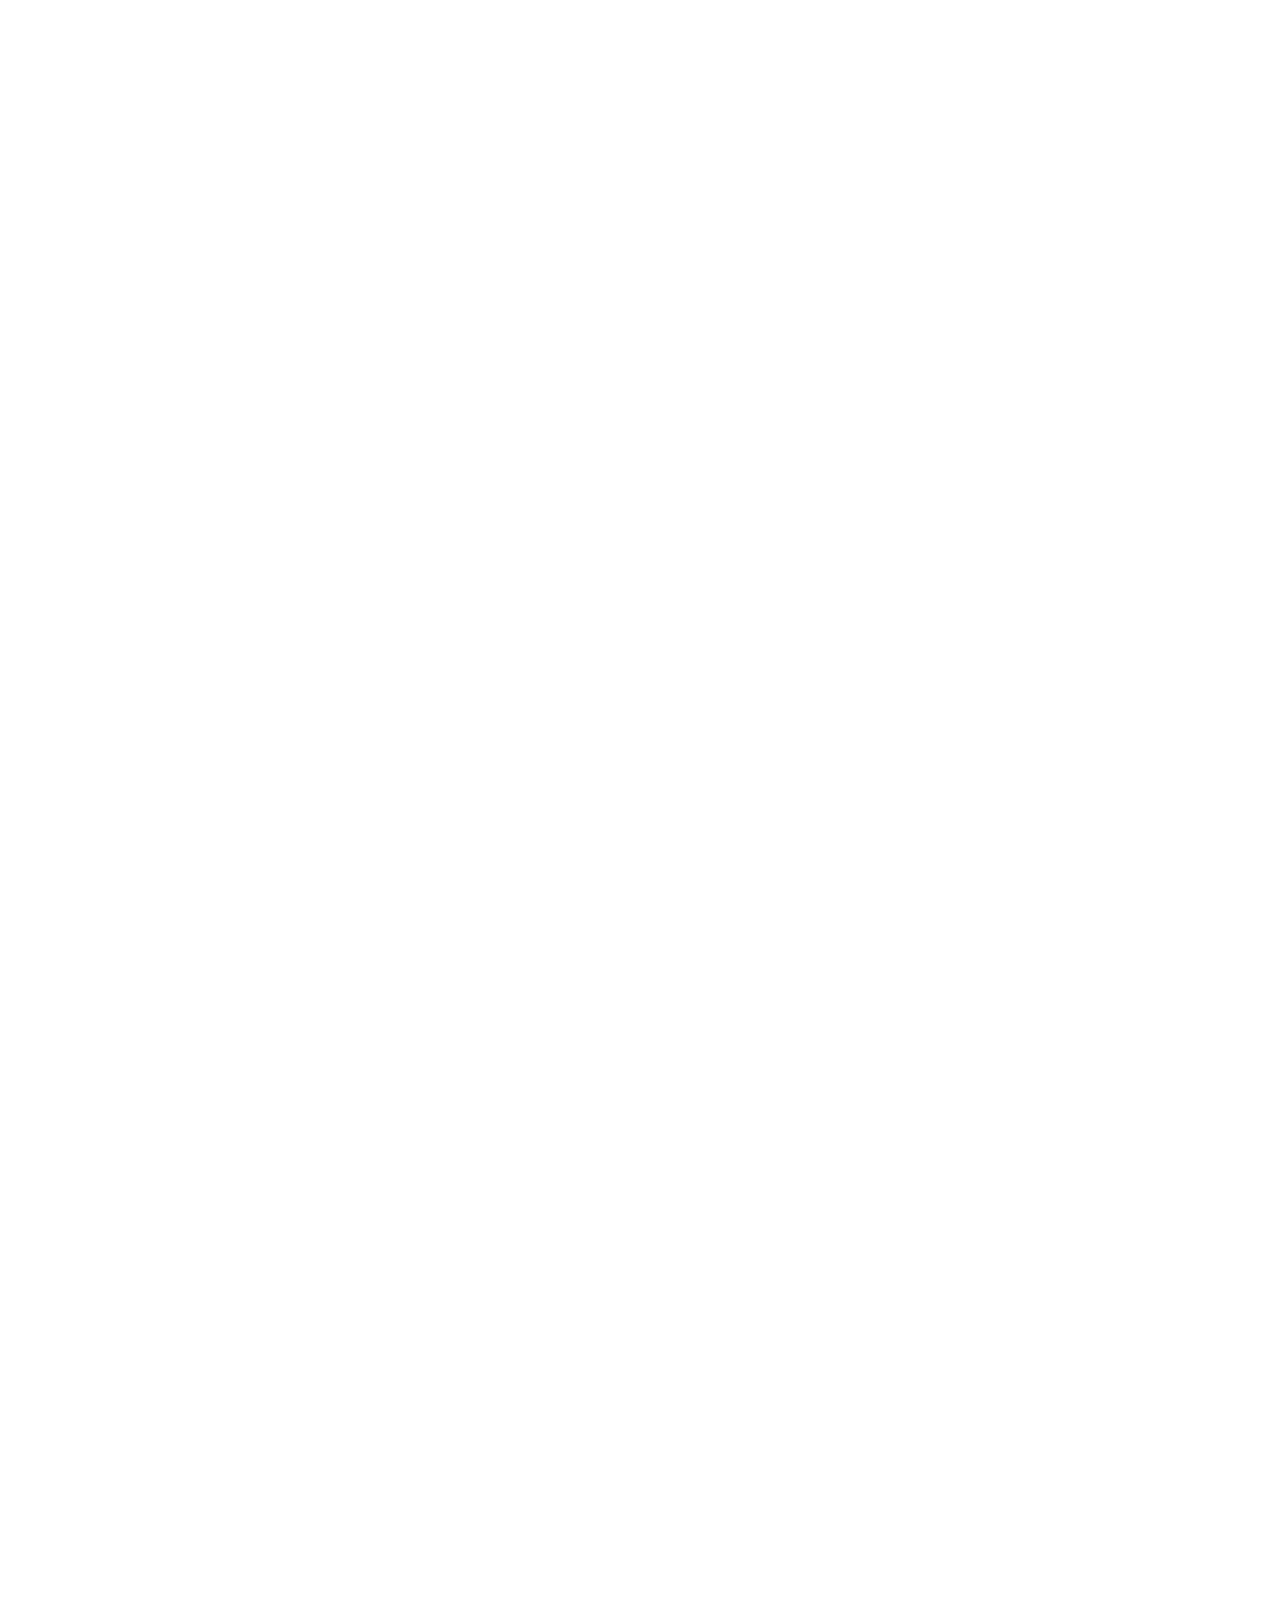
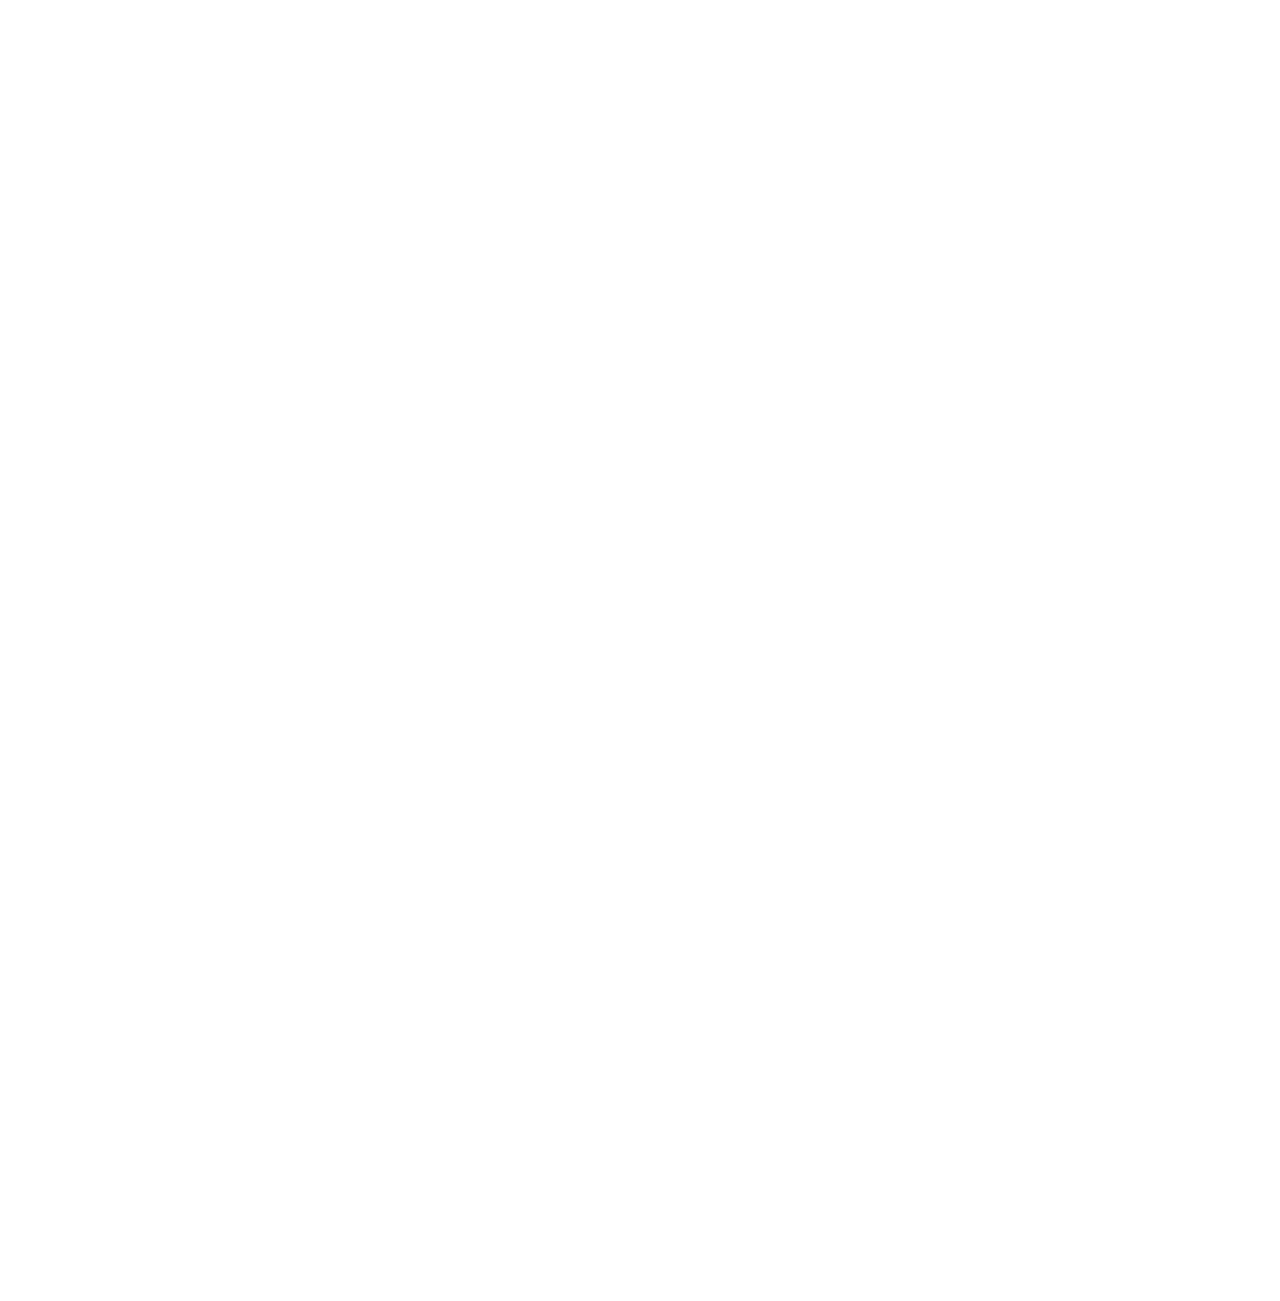
==== commit 286c1fb7: "done form send mail" ====
--- a/index.html
+++ b/index.html
@@ -985,7 +985,8 @@
                     </div>
                    </div>
                 </div>
-
+                
+                <!-- Begin: Case -->
                 <div class="content__case">
                     <div class="row">
                         <div class="col l-6">
@@ -1125,19 +1126,24 @@
                         </div>
                     </div>
                 </div>
-
+                <!-- End: Case -->
+
+
+                <!-- Begin: Technology -->
                 <div class="content-technology">
-                    <div class="content-technology__title">
-                        <h3 class="content__title-main">Technology</h3>
-                        <h4 class="content__title-desc">top of the week news</h4>
-                    </div>
+                    <div class="content-title-desc">
+                        <div class="content-title">
+                            <h3 class="content-title__main">Technology</h3>
+                            <h4 class="content-title__desc">top of the week news</h4>
+                        </div>
+                    </div> 
                     <div class="row">
                         <div class="col l-4">
                             <div class="item-content">
                                 <a href="" class="item-content__link">
                                     <div class="item-content__container-img">
                                         <img src="https://wp.wp-preview.com/inhype/inhype-1/wp-content/uploads/2019/12/inhype1-photos-22-1-1140x694.jpg" alt="" class="item-content__img">
-                                        <div class="item-content__rate">8.2</div>
+                                        <div class="item-content__rate item-content__rate--darkblue">8.2</div>
                                     </div>
                                     <div class="item-content__overlay"></div>
                                     <div class="item-content__book"></div>
@@ -1223,7 +1229,7 @@
                                 <a href="" class="item-content__link">
                                     <div class="item-content__container-img">
                                         <img src="https://wp.wp-preview.com/inhype/inhype-1/wp-content/uploads/2019/11/inhype1-photos-23-1140x694.jpg" alt="" class="item-content__img">
-                                        <div class="item-content__rate">8.7</div>
+                                        <div class="item-content__rate item-content__rate--darkblue">8.7</div>
                                     </div>
                                     <div class="item-content__overlay"></div>
                                     <div class="item-content__book"></div>
@@ -1381,20 +1387,22 @@
 
                         <div class="col l-12">
                             <div class="content-technology__btn">
-                                <a href="#" class="btn btn--load-more">Load more</a>
+                                <a href="#" class="btn btn--primary">Load more</a>
                             </div>
                         </div>
                     </div>
-                </div>               
+                </div>   
+                <!-- End: Technology -->
             </div>
 
             <div class="grid">
+                <!-- Begin: Today highlight -->
                 <div class="content-today-highlight">
                     <div class="grid wide">
-                        <div class="content-today">
-                            <div class="content-today__title">
-                                <h3 class="content__title-main">Technology</h3>
-                                <h4 class="content__title-desc">top of the week news</h4>
+                        <div class="content-title-desc">
+                            <div class="content-title">
+                                <h3 class="content-title__main">Today Highlights</h3>
+                                <h4 class="content-title__desc">Top of the week</h4>
                             </div>
                         </div> 
                     </div>
@@ -1405,8 +1413,69 @@
                                 <div class="item-content">
                                     <a href="" class="item-content__link">
                                         <div class="item-content__container-img">
-                                            <img src="https://wp.wp-preview.com/inhype/inhype-1/wp-content/uploads/2019/12/inhype1-photos-22-1-1140x694.jpg" alt="" class="item-content__img">
-                                            <div class="item-content__rate">8.2</div>
+                                            <img src="https://wp.wp-preview.com/inhype/inhype-1/wp-content/uploads/2019/11/_ajqggafofe-555x360.jpg" alt="" class="item-content__img">
+                                        </div>
+                                        <div class="item-content__overlay"></div>
+                                        <div class="item-content__book"></div>
+                                    </a>
+                                    
+                                    <div class="technology-item__info">
+                                        <div class="info__cate-double">
+                                            <a href="#" class="info__cate-link">
+                                                <span class="cate-dot cate-dot--darkblue"></span>
+                                                <span class="cate-title">Video</span>
+                                            </a>
+                                        </div>
+                                        <h3 class="tag-info__title">
+                                            <a href="" class="tag-info__title-link info__title-link">
+                                                Verizon and Snap to Work Together on 5G-Enhanced Social Media
+                                            </a>
+                                        </h3>
+                                        <div class="tag-info__date">
+                                            <time class="tag-info__date-time">November 21, 2019</time>
+                                            <div class="tag-info__dot"></div>
+                                            <div class="tag-info__realtime">5 Mins read</div>
+                                        </div>
+                                    </div>
+                                </div>
+                            </div>
+
+                            <div class="col l-2-4">
+                                <div class="item-content">
+                                    <a href="" class="item-content__link">
+                                        <div class="item-content__container-img">
+                                            <img src="https://wp.wp-preview.com/inhype/inhype-1/wp-content/uploads/2019/11/inhype1-photos-17-555x360.jpg" alt="" class="item-content__img">
+                                        </div>
+                                        <div class="item-content__overlay"></div>
+                                        <div class="item-content__book"></div>
+                                    </a>
+                                    
+                                    <div class="technology-item__info">
+                                        <div class="info__cate-double">
+                                            <a href="#" class="info__cate-link">
+                                                <span class="cate-dot cate-dot--violet"></span>
+                                                <span class="cate-title">Business</span>
+                                            </a>
+                                        </div>
+                                        <h3 class="tag-info__title">
+                                            <a href="" class="tag-info__title-link info__title-link">
+                                                Apple expands and updates its ‘Everyone Can Code’ program
+                                            </a>
+                                        </h3>
+                                        <div class="tag-info__date">
+                                            <time class="tag-info__date-time">November 21, 2019</time>
+                                            <div class="tag-info__dot"></div>
+                                            <div class="tag-info__realtime">4 Mins read</div>
+                                        </div>
+                                    </div>
+                                </div>
+                            </div>
+
+                            <div class="col l-2-4">
+                                <div class="item-content">
+                                    <a href="" class="item-content__link">
+                                        <div class="item-content__container-img">
+                                            <img src="https://wp.wp-preview.com/inhype/inhype-1/wp-content/uploads/2019/11/5anis0hlnre-555x360.jpg" alt="" class="item-content__img">
                                         </div>
                                         <div class="item-content__overlay"></div>
                                         <div class="item-content__book"></div>
@@ -1418,28 +1487,545 @@
                                                 <span class="cate-dot cate-dot--pink"></span>
                                                 <span class="cate-title">Lifestyle</span>
                                             </a>
-    
-                                            <a href="#" class="info__cate-link m-l-10">
+                                        </div>
+                                        <h3 class="tag-info__title">
+                                            <a href="" class="tag-info__title-link info__title-link">
+                                                Apple’s iPhone 11 Pro battery case sports a new camera button
+                                            </a>
+                                        </h3>
+                                        <div class="tag-info__date">
+                                            <time class="tag-info__date-time">November 21, 2019</time>
+                                            <div class="tag-info__dot"></div>
+                                            <div class="tag-info__realtime">4 Mins read</div>
+                                        </div>
+                                    </div>
+                                </div>
+                            </div>
+
+                            <div class="col l-2-4">
+                                <div class="item-content">
+                                    <a href="" class="item-content__link">
+                                        <div class="item-content__container-img">
+                                            <img src="https://wp.wp-preview.com/inhype/inhype-1/wp-content/uploads/2019/12/inhype1-photos-30-555x360.jpg" alt="" class="item-content__img">
+                                        </div>
+                                        <div class="item-content__overlay"></div>
+                                        <div class="item-content__book"></div>
+                                    </a>
+                                    
+                                    <div class="technology-item__info">
+                                        <div class="info__cate-double">
+                                            <a href="#" class="info__cate-link">
                                                 <span class="cate-dot cate-dot--orange"></span>
                                                 <span class="cate-title">Markets</span>
                                             </a>
                                         </div>
                                         <h3 class="tag-info__title">
                                             <a href="" class="tag-info__title-link info__title-link">
-                                                Five Things You Need to Know to Start Your Day
+                                                What fashion can learn from 2019's top marketing moments
                                             </a>
                                         </h3>
                                         <div class="tag-info__date">
-                                            <time class="tag-info__date-time">December 2, 2019</time>
+                                            <div class="sponsored">Sponsored</div>
                                             <div class="tag-info__dot"></div>
                                             <div class="tag-info__realtime">5 Mins read</div>
                                         </div>
                                     </div>
                                 </div>
                             </div>
+
+                            <div class="col l-2-4">
+                                <div class="item-content">
+                                    <a href="" class="item-content__link">
+                                        <div class="item-content__container-img">
+                                            <img src="https://wp.wp-preview.com/inhype/inhype-1/wp-content/uploads/2019/11/inhype1-photos-7-555x360.jpg" alt="" class="item-content__img">
+                                        </div>
+                                        <div class="item-content__overlay"></div>
+                                        <div class="item-content__book"></div>
+                                    </a>
+                                    
+                                    <div class="technology-item__info">
+                                        <div class="info__cate-double">
+                                            <a href="#" class="info__cate-link">
+                                                <span class="cate-dot cate-dot--darkblue"></span>
+                                                <span class="cate-title">Video</span>
+                                            </a>
+                                        </div>
+                                        <h3 class="tag-info__title">
+                                            <a href="" class="tag-info__title-link info__title-link">
+                                                Design Trend Report takeaways: New ways to recruit design talent
+                                            </a>
+                                        </h3>
+                                        <div class="tag-info__date">
+                                            <time class="tag-info__date-time">November 21, 2019</time>
+                                            <div class="tag-info__dot"></div>
+                                            <div class="tag-info__realtime">4 Mins read</div>
+                                        </div>
+                                    </div>
+                                </div>
+                            </div>
                         </div>
                     </div>
                 </div>
+                <!-- End: Today highlight -->
+            </div>
+
+            <div class="grid wide">
+                <!-- Begin: Art & Culture -->
+                <div class="content-art-culture">
+                    <div class="content-title-desc">
+                        <div class="content-title">
+                            <h3 class="content-title__main">Art & Culture</h3>
+                            <h4 class="content-title__desc">From all over the world</h4>
+                        </div>
+                    </div> 
+
+                    <div class="row">
+                        <div class="col l-6">
+                            <div class="post-item">
+                                <div class="post-item__img-icon">
+                                    <div class="post-item__container-img">
+                                        <img src="https://wp.wp-preview.com/inhype/inhype-1/wp-content/uploads/2019/11/inhype1-photos-9-1140x694.jpg" alt="" class="post-item__img">
+                                        <div class="post-item__overlay"></div>
+                                    </div>
+                                    
+                                    <!-- <div class="post-item__icon">
+                                        <i class="post-item__icon-img far fa-image"></i>
+                                    </div> -->
+                                </div>
+                                <div class="post-item__info">
+                                    <div class="info-with-desc">
+                                        <div class="tag-info">
+                                            <div class="info__cate">
+                                                <a href="#" class="info__cate-link">
+                                                    <span class="cate-dot cate-dot--orange"></span>
+                                                    <span class="cate-title">Markets</span>
+                                                </a>
+                                            </div>
+                                            <h3 class="tag-info__title">
+                                                <a href="" class="tag-info__title-link post-item__info-link">
+                                                    Elon Musk Says Cybertruck Orders Have Climbed to 200,000
+                                                </a>
+                                            </h3>
+                                            <div class="tag-info__date post-info__date">
+                                                <time class="tag-info__date-time post-info__date">November 25, 2019</time>
+                                                <div class="tag-info__dot post-info__dot"></div>
+                                                <div class="tag-info__realtime">4 Mins read</div>
+                                            </div>
+                                        </div>                                        
+                                    </div>
+                                </div>
+                            </div>
+                        </div>
+
+                        <div class="col l-6">
+                            <div class="post-item">
+                                <div class="post-item__img-icon">
+                                    <div class="post-item__container-img">
+                                        <img src="https://wp.wp-preview.com/inhype/inhype-1/wp-content/uploads/2019/11/_ajqggafofe-1140x694.jpg" alt="" class="post-item__img">
+                                        <div class="post-item__overlay"></div>
+                                    </div>
+                                </div>
+                                <div class="post-item__info">
+                                    <div class="info-with-desc">
+                                        <div class="tag-info">
+                                            <div class="info__cate">
+                                                <a href="#" class="info__cate-link">
+                                                    <span class="cate-dot cate-dot--darkblue"></span>
+                                                    <span class="cate-title">Video</span>
+                                                </a>
+                                            </div>
+                                            <h3 class="tag-info__title">
+                                                <a href="" class="tag-info__title-link post-item__info-link">
+                                                    Verizon and Snap to Work Together on 5G-Enhanced Social Media
+                                                </a>
+                                            </h3>
+                                            <div class="tag-info__date post-info__date">
+                                                <time class="tag-info__date-time post-info__date">November 21, 2019</time>
+                                                <div class="tag-info__dot post-info__dot"></div>
+                                                <div class="tag-info__realtime">5 Mins read</div>
+                                            </div>
+                                        </div>                                        
+                                    </div>
+                                </div>
+                            </div>
+                        </div>
+
+                        <div class="col l-12">
+                            <div class="content-technology__btn">
+                                <a href="#" class="btn btn--primary">Load more</a>
+                            </div>
+                        </div>
+                    </div>
+                </div>
+                <!-- End: Art & Culture -->
+
+                <!-- Begin: Selected -->
+                <div class="content-selected">
+                    <div class="content-title-desc">
+                        <div class="content-title">
+                            <h3 class="content-title__main">Selected</h3>
+                            <h4 class="content-title__desc">Best for you</h4>
+                        </div>
+                    </div> 
+
+                    <div class="row">
+                        <div class="col l-9">
+                            <div class="item-content">
+                                <a href="" class="item-content__link selected-content__link">
+                                    <div class="item-content__container-img ">
+                                        <img src="https://wp.wp-preview.com/inhype/inhype-1/wp-content/uploads/2019/12/inhype1-photos-22-1-1140x694.jpg" alt="" class="item-content__img">
+                                        <div class="item-content__rate item-content__rate--darkblue">8.2</div>
+                                    </div>
+                                    <div class="item-content__overlay"></div>
+                                    <div class="item-content__book selected-content__book"></div>
+                                </a>
+                                
+                                <div class="technology-item__info">
+                                    <div class="info__cate-double">
+                                        <a href="#" class="info__cate-link">
+                                            <span class="cate-dot cate-dot--pink"></span>
+                                            <span class="cate-title">Lifestyle</span>
+                                        </a>
+
+                                        <a href="#" class="info__cate-link m-l-10">
+                                            <span class="cate-dot cate-dot--orange"></span>
+                                            <span class="cate-title">Markets</span>
+                                        </a>
+                                    </div>
+                                    <h3 class="tag-info__title">
+                                        <a href="" class="tag-info__title-link info__title-link post__title-link">
+                                            Five Things You Need to Know to Start Your Day
+                                        </a>
+                                    </h3>
+                                    <div class="tag-info__date">
+                                        <div class="tag-info__by">
+                                            <span>By</span>
+                                            <a class="tag-info__by-link" href="">Inhype</a>
+                                        </div>
+                                        <div class="tag-info__dot"></div>
+                                        <time class="tag-info__date-time">December 2, 2019</time>
+                                        <div class="tag-info__dot"></div>
+                                        <div class="tag-info__realtime">5 Mins read</div>
+                                    </div>
+                                </div>
+                            </div>
+                        </div>
+
+                        <div class="col l-3 m-t-40">
+                            <div class="row">
+                                <div class="col l-12">
+                                    <div class="item-small">
+                                        <a href="" class="img-item">
+                                            <div class="img-item__img">
+                                                <img src="https://wp.wp-preview.com/inhype/inhype-1/wp-content/uploads/2019/11/inhype1-photos-4-555x360.jpg" alt="" class="item-content__img">
+                                            </div>
+                                            <div class="img-item__overlay"></div>
+                                            <div class="img-item__book"></div>
+                                        </a>
+                                        <div class="tag-info">
+                                            <h3 class="tag-info__title">
+                                                <a href="" class="tag-info__title-link post-info__title-link">
+                                                    Talisker Bay on the Isle of Skye in Scotland
+                                                </a>
+                                            </h3>
+                                        </div>
+                                    </div>
+                                </div>
+
+                                <div class="col l-12">
+                                    <div class="item-small">
+                                        <a href="" class="img-item">
+                                            <div class="img-item__img">
+                                                <img src="https://wp.wp-preview.com/inhype/inhype-1/wp-content/uploads/2019/11/inhype1-photos-23-555x360.jpg" alt="" class="item-content__img">
+                                                <div class="item-content__rate item-content__rate--violet">8.2</div>
+                                            </div>
+                                            <div class="img-item__overlay"></div>
+                                            <div class="img-item__book"></div>
+                                        </a>
+                                        <div class="tag-info">
+                                            <h3 class="tag-info__title">
+                                                <a href="" class="tag-info__title-link post-info__title-link">
+                                                    Otter Surfboards in Pacific Ocean with friends
+                                                </a>
+                                            </h3>
+                                        </div>
+                                    </div>
+                                </div>
+
+                                <div class="col l-12">
+                                    <div class="item-small">
+                                        <a href="" class="img-item">
+                                            <div class="img-item__img">
+                                                <img src="https://wp.wp-preview.com/inhype/inhype-1/wp-content/uploads/2019/11/knnzfpsol7o-533x360.jpg" alt="" class="item-content__img">
+                                            </div>
+                                            <div class="img-item__overlay"></div>
+                                            <div class="img-item__book"></div>
+                                        </a>
+                                        <div class="tag-info">
+                                            <h3 class="tag-info__title">
+                                                <a href="" class="tag-info__title-link post-info__title-link">
+                                                    Wild Swimming, Conscious Living, Adventures That Matter
+                                                </a>
+                                            </h3>
+                                        </div>
+                                    </div>
+                                </div>
+
+                                
+                            </div>
+                        </div>
+                    </div>
+                </div>
+                <!-- End: Selected -->
+
+                <!-- Begin: Travel -->
+                <div class="content-travel">
+                    <div class="content-title-desc m-b-40">
+                        <div class="content-title">
+                            <h3 class="content-title__main">Travel</h3>
+                            <h4 class="content-title__desc">Where are we going</h4>
+                        </div>
+                    </div> 
+
+                    <div class="row">
+                        <div class="col l-4">
+                            <div class="post-item">
+                                <div class="post-item__img-icon">
+                                    <div class="post-item__container-img">
+                                        <img src="https://wp.wp-preview.com/inhype/inhype-1/wp-content/uploads/2019/12/inhype1-photos-27-1140x694.jpg" alt="" class="post-item__img">
+                                        <div class="post-item__overlay"></div>
+                                    </div>
+                                </div>
+                                <div class="post-item__info">
+                                    <div class="info-with-desc">
+                                        <div class="tag-info">
+                                            <div class="info__cate">
+                                                <a href="#" class="info__cate-link">
+                                                    <span class="cate-dot cate-dot--blue"></span>
+                                                    <span class="cate-title">Travel</span>
+                                                </a>
+                                            </div>
+                                            <h3 class="tag-info__title">
+                                                <a href="" class="tag-info__title-link post-item__info-link post-item__info-size-m">
+                                                    12 ways to travel more sustainably that you haven't thought of yet
+                                                </a>
+                                            </h3>
+                                            <div class="tag-info__date post-info__date">
+                                                <time class="tag-info__date-time post-info__date">December 10, 2019</time>
+                                                <div class="tag-info__dot post-info__dot"></div>
+                                                <div class="tag-info__realtime">5 Mins read</div>
+                                            </div>
+                                        </div>                                        
+                                    </div>
+                                </div>
+                            </div>
+                        </div>
+
+                        <div class="col l-4">
+                            <div class="post-item">
+                                <div class="post-item__img-icon">
+                                    <div class="post-item__container-img">
+                                        <img src="https://wp.wp-preview.com/inhype/inhype-1/wp-content/uploads/2019/11/inhype1-photos-4-1140x694.jpg" alt="" class="post-item__img">
+                                        <div class="post-item__overlay"></div>
+                                    </div>
+                                </div>
+                                <div class="post-item__info">
+                                    <div class="info-with-desc">
+                                        <div class="tag-info">
+                                            <div class="info__cate">
+                                                <a href="#" class="info__cate-link">
+                                                    <span class="cate-dot cate-dot--blue"></span>
+                                                    <span class="cate-title">Travel</span>
+                                                </a>
+                                            </div>
+                                            <h3 class="tag-info__title">
+                                                <a href="" class="tag-info__title-link post-item__info-link post-item__info-size-m">
+                                                    Talisker Bay on the Isle of Skye in Scotland
+                                                </a>
+                                            </h3>
+                                            <div class="tag-info__date post-info__date">
+                                                <time class="tag-info__date-time post-info__date">November 26, 2019</time>
+                                                <div class="tag-info__dot post-info__dot"></div>
+                                                <div class="tag-info__realtime">5 Mins read</div>
+                                            </div>
+                                        </div>                                        
+                                    </div>
+                                </div>
+                            </div>
+                        </div>
+
+                        <div class="col l-4">
+                            <div class="post-item">
+                                <div class="post-item__img-icon">
+                                    <div class="post-item__container-img">
+                                        <img src="https://wp.wp-preview.com/inhype/inhype-1/wp-content/uploads/2019/11/knnzfpsol7o-533x694.jpg" alt="" class="post-item__img">
+                                        <div class="post-item__overlay"></div>
+                                    </div>
+                                </div>
+                                <div class="post-item__info">
+                                    <div class="info-with-desc">
+                                        <div class="tag-info">
+                                            <div class="info__cate">
+                                                <a href="#" class="info__cate-link">
+                                                    <span class="cate-dot cate-dot--blue"></span>
+                                                    <span class="cate-title">Travel</span>
+                                                </a>
+                                            </div>
+                                            <h3 class="tag-info__title">
+                                                <a href="" class="tag-info__title-link post-item__info-link post-item__info-size-m">
+                                                    Wild Swimming, Conscious Living, Adventures That Matter
+                                                </a>
+                                            </h3>
+                                            <div class="tag-info__date post-info__date">
+                                                <div class="sponsored">Sponsored</div>
+                                                <div class="tag-info__dot post-info__dot"></div>
+                                                <div class="tag-info__realtime">5 Mins read</div>
+                                            </div>
+                                        </div>                                        
+                                    </div>
+                                </div>
+                            </div>
+                        </div>
+
+                        <div class="col l-4">
+                            <div class="post-item">
+                                <div class="post-item__img-icon">
+                                    <div class="post-item__container-img">
+                                        <img src="https://wp.wp-preview.com/inhype/inhype-1/wp-content/uploads/2019/11/inhype1-photos-15-1140x694.jpg" alt="" class="post-item__img">
+                                        <div class="post-item__overlay"></div>
+                                    </div>
+                                </div>
+                                <div class="post-item__info">
+                                    <div class="info-with-desc">
+                                        <div class="tag-info">
+                                            <div class="info__cate">
+                                                <a href="#" class="info__cate-link">
+                                                    <span class="cate-dot cate-dot--blue"></span>
+                                                    <span class="cate-title">Travel</span>
+                                                </a>
+                                            </div>
+                                            <h3 class="tag-info__title">
+                                                <a href="" class="tag-info__title-link post-item__info-link post-item__info-size-m">
+                                                    The World's Most Refined Mountaineering Equipmen
+                                                </a>
+                                            </h3>
+                                            <div class="tag-info__date post-info__date">
+                                                <div class="sponsored">Sponsored</div>
+                                                <div class="tag-info__dot post-info__dot"></div>
+                                                <div class="tag-info__realtime">5 Mins read</div>
+                                            </div>
+                                        </div>                                        
+                                    </div>
+                                </div>
+                            </div>
+                        </div>
+
+                        <div class="col l-4">
+                            <div class="post-item">
+                                <div class="post-item__img-icon">
+                                    <div class="post-item__container-img">
+                                        <img src="https://wp.wp-preview.com/inhype/inhype-1/wp-content/uploads/2019/11/6bkphaun4d8-1140x694.jpg" alt="" class="post-item__img">
+                                        <div class="post-item__overlay"></div>
+                                    </div>
+                                </div>
+                                <div class="post-item__info">
+                                    <div class="info-with-desc">
+                                        <div class="tag-info">
+                                            <div class="info__cate">
+                                                <a href="#" class="info__cate-link">
+                                                    <span class="cate-dot cate-dot--blue"></span>
+                                                    <span class="cate-title">Travel</span>
+                                                </a>
+                                            </div>
+                                            <h3 class="tag-info__title">
+                                                <a href="" class="tag-info__title-link post-item__info-link post-item__info-size-m">
+                                                    A Design Lover’s Guide To Mexico City
+                                                </a>
+                                            </h3>
+                                            <div class="tag-info__date post-info__date">
+                                                <time class="tag-info__date-time post-info__date">November 25, 2019</time>
+                                                <div class="tag-info__dot post-info__dot"></div>
+                                                <div class="tag-info__realtime">5 Mins read</div>
+                                            </div>
+                                        </div>                                        
+                                    </div>
+                                </div>
+                            </div>
+                        </div>
+
+                        <div class="col l-4">
+                            <div class="post-item">
+                                <div class="post-item__img-icon">
+                                    <div class="post-item__container-img">
+                                        <img src="https://wp.wp-preview.com/inhype/inhype-1/wp-content/uploads/2019/11/inhype1-photos-3-1140x694.jpg" alt="" class="post-item__img">
+                                        <div class="post-item__overlay"></div>
+                                    </div>
+                                    
+                                    <div class="post-item__icon">
+                                        <i class="post-item__icon-img fas fa-volume-up"></i>
+                                    </div>
+                                </div>
+                                <div class="post-item__info">
+                                    <div class="info-with-desc">
+                                        <div class="tag-info">
+                                            <div class="info__cate">
+                                                <a href="#" class="info__cate-link">
+                                                    <span class="cate-dot cate-dot--blue"></span>
+                                                    <span class="cate-title">Travel</span>
+                                                </a>
+                                            </div>
+                                            <h3 class="tag-info__title">
+                                                <a href="" class="tag-info__title-link post-item__info-link post-item__info-size-m">
+                                                    Simple Steps for Upgrading Your Social Media Strategy
+                                                </a>
+                                            </h3>
+                                            <div class="tag-info__date post-info__date">
+                                                <time class="tag-info__date-time post-info__date">November 21, 2019</time>
+                                                <div class="tag-info__dot post-info__dot"></div>
+                                                <div class="tag-info__realtime">4 Mins read</div>
+                                            </div>
+                                        </div>                                        
+                                    </div>
+                                </div>
+                            </div>
+                        </div>
+
+                        <div class="col l-12">
+                            <div class="travel-message">
+                                <div class="travel-message__title">Enough Talk, Let's Build Something Together</div>
+                                <div class="travel-message__desc">Sync designers, developers, managers, contractors, and stakeholders in one cloud-based tool.</div>
+                                <div class="travel-message__btn">
+                                    <a href="#" class="btn btn--primary">Boost my website</a>
+                                </div>
+                            </div>
+                        </div>                        
+                    </div>
+                    
+                    
+                </div>
+                <!-- End: Travel -->
+
+                <!-- Begin: Send mail -->
+                <div class="content-sendmail">
+                    <div class="row">
+                        <div class="col l-12">
+                            <div class="send-mail">
+                                <div class="send-mail__title">Power your team with InHype</div>
+                                <form action="" class="send-mail__form">
+                                    <div class="send-mail__input-btn">
+                                        <input type="email" class="send-mail__input" placeholder="Please enter your e-mail" required>
+                                        <button class="btn btn--primary">Subscribe</button>
+                                    </div>
+                                </form>
+                                <div class="send-mail__desc">Add some text to explain benefits of
+                                    subscripton on your services.</div>
+                            </div>
+                        </div>
+                    </div>
+                </div>
+                <!-- End: Send mail -->
+
+                
             </div>
         </div>
 
--- a/assets/css/base.css
+++ b/assets/css/base.css
@@ -8,6 +8,8 @@
     --button-color: #2668ef;
     --slider-height: 640px;
     --border-color: #e0dede;
+    --img-height-big: 568px;
+    --img-height-small: 232px;
 }
 
 * {
@@ -27,6 +29,18 @@
 
 .m-b-8 {
     margin-bottom: 8px;
+}
+
+.m-b-15 {
+    margin-bottom: 15px;
+}
+
+.m-b-40 {
+    margin-bottom: 40px;
+}
+
+.m-t-40 {
+    margin-top: 40px;
 }
 
 .btn {
@@ -41,9 +55,10 @@
     border: none;
     outline: none;
     min-width: 134px;
-    border-radius: 4px;
+    border-radius: 6px;
     padding: 12px 30px;
     transition: .3s;
+    cursor: pointer;
 }
 
 .btn:hover {
@@ -55,7 +70,7 @@
     background-color: var(--pink-color);
 }
 
-.btn--load-more {
+.btn--primary {
     background-color: var(--button-color);
 }
 
@@ -77,6 +92,10 @@
 
 .btn-sup--blue {
     background-color: var(--blue-color);
+}
+
+.sidebar-item {
+    padding: 0 4px 50px 4px;
 }
 
 .info__cate {
@@ -309,17 +328,17 @@
 }
 
 .item-content {
-    margin-top: 40px;
+    margin-bottom: 40px;
 }
 .item-content__link {
     text-decoration: none;
     display: block;
     position: relative;
-    height: 232px;
+    height: var(--img-height-small);
     width: 100%;
     overflow: hidden;
     margin-bottom: 30px;
-    border-radius: 6px;
+    /* border-radius: 6px; */
 }
 
 .item-content__book {
@@ -328,25 +347,27 @@
     border-top: 48px solid #2b44ff;
     border-right: 48px solid #fff;
     top: 100%;
-    right: -14%;
+    right: -48px;
     transition: all 0.25s ease;
+    opacity: 0;
 }
 
 .item-content__link:hover .item-content__book {
     right: 0px;
-    top: 78%;
+    top: calc(var(--img-height-small) - 20%);
     transition: all 0.25s ease;
+    opacity: 1;
 }
 
 .item-content__container-img {
     position: relative;
-    height: 232px;
+    height: 100%;
 }
 
 .item-content__img {
     width: 100%;
-    border-radius: 6px;
-    max-height: 232px;
+    height: 100%;
+    border-radius: 6px;
     object-fit: cover;
 }
 
@@ -357,7 +378,6 @@
     z-index: 1;
     top: 26px;
     right: 26px;
-    background-color: #2b44ff;
     line-height: 34px;
     width: 38px;
     text-align: center;
@@ -366,6 +386,14 @@
     font-weight: 600;
 }
 
+.item-content__rate--darkblue {
+    background-color: #2b44ff;
+}
+
+.item-content__rate--violet {
+    background-color: #6641DB;
+}
+
 .item-content__overlay {
     position: absolute;
     top: 0;
--- a/assets/css/main.css
+++ b/assets/css/main.css
@@ -334,9 +334,7 @@
     width: 23%;
 }
 
-.sidebar-item {
-    padding: 0 4px 50px 4px;
-}
+
 
 
 
@@ -492,7 +490,7 @@
 
 /* Content */
 .content {
-    height: 6000px;
+    height: 10000px;
 }
 
 .content__tag-info {
@@ -633,19 +631,19 @@
 .content-technology__title {
 }
 
-.content__title-main {
+.content-title__main {
     font-size: 3rem;
     font-weight: 800;
     margin: 0;
     line-height: 3rem;
 }
 
-.content__title-desc {
+.content-title__desc {
     font-size: 1.2rem;
-    font-weight: normal;
     text-transform: uppercase;
     color: var(--text-color);
     margin: 6px 0 0 0;
+    font-weight: 700;
 }
 
 /* img overlay book */
@@ -663,16 +661,17 @@
     display: flex;
     justify-content: center;
     align-items: flex-end;
-    height: 86px;
     margin-bottom: 60px;
 }
 
 .content-today-highlight { 
     background-color: #f5f5f5;
-}
-
-.content-today {
-    padding-top: 40px;
+    padding: 40px;
+    margin-bottom: 60px;
+}
+
+.content-title-desc {
+    margin-bottom: 40px;
 }
 
 .content-today__title {
@@ -680,5 +679,208 @@
 }
 
 .today-highlight-container {
-    padding: 0 40px;
-}+}
+
+/* art & culture */
+.post-item {
+    position: relative;
+    margin-bottom: 40px;
+}
+
+.post-item__img-icon {
+    position: relative;
+}
+
+.post-item__container-img {
+    position: relative;
+    height: 456px;
+}
+
+.post-item__img {
+    width: 100%;
+    height: 456px;
+    object-fit: cover;
+    border-radius: 6px;
+}
+
+.post-item__overlay {
+    position: absolute;
+    top: 0;
+    bottom: 0;
+    left: 0;
+    right: 0;
+    height: 100%;
+    width: 100%;
+    opacity: 1;
+    transition: 0.2s ease;
+    background-color: rgba(0, 0, 0, 0.3);
+    border-radius: 6px;
+}
+
+.post-item:hover .post-item__overlay {
+    background-color: rgba(0, 0, 0, 0.5);
+}
+
+.post-item__icon {
+    display: flex;
+    height: 38px;
+    width: 38px;
+    background-color: #fff;
+    font-size: 1.6rem;
+    position: absolute;
+    z-index: 1;
+    border-radius: 50%;
+    top: 25px;
+    right: 25px;
+}
+
+.post-item__icon-img {
+    margin: auto;
+}
+
+.post-item__info {
+    position: absolute;
+    bottom: 0;
+    padding: 30px;
+    height: 100%;
+    width: 100%;
+    display: flex;
+    align-items: flex-end;
+}
+
+.post-item__info:hover .info-with-desc {
+    padding-bottom: 20px;
+}
+
+.post-item__info-link {
+    font-size: 3rem;
+    color: var(--white-color);
+    line-height: 3.7rem;
+    display: inline-block;
+    max-width: 464px;
+}
+
+.post-item__info-size-m {
+    font-size: 2.2rem;
+    line-height: 2.7rem;
+}
+
+.post-info__date {
+    color: var(--white-color);
+}
+
+.post-info__dot {
+    border-color: #fff;
+}
+
+/* Selected */
+
+.content-selected {
+    border-bottom: 1px solid #ccc;
+    padding-bottom: 46px;
+    margin-bottom: 60px;
+}
+
+.selected-content__link {
+    height: var(--img-height-big);
+}
+
+.selected-content__link:hover .selected-content__book {
+    top: calc(var(--img-height-big) - 8%);
+}
+
+.post__title-link {
+    font-size: 3rem;
+}
+
+.post-info__title-link {
+
+}
+
+.post-info__title-link:hover {
+    color: var(--hover-color);
+}
+
+.item-small {
+    padding: 0 0 0 30px;
+    margin-bottom: 30px;
+}
+
+/* Travel */
+
+.travel-message {
+    text-align: center;
+}
+
+.travel-message__title {
+    font-size: 3rem;
+    font-weight: 700;
+    color: var(--text-color);
+    line-height: 3.7rem;
+    margin-bottom: 10px;
+}
+
+.travel-message__desc {
+    font-size: 1.5rem;
+    color: var(--text-color);
+    line-height: 2.2rem;
+    margin-bottom: 30px;
+}
+
+.travel-message__btn {
+
+}
+
+/* Send mail */
+.content-sendmail {
+    background-image: url(https://wp.wp-preview.com/inhype/inhype-1/wp-content/uploads/2019/11/inhype1-photos-13.jpg);
+    background-repeat: no-repeat;
+    background-size: auto;
+    background-position: center center;
+    margin-top: 60px;
+    border-radius: 8px;
+}
+
+.send-mail {
+    display: flex;
+    flex-direction: column;
+    align-items: center;
+    justify-content: center;
+    height: 318px;
+    border-radius: 8px;
+}
+
+.send-mail__title {
+    font-size: 3rem;
+    font-weight: 800;
+    color: var(--white-color);
+    line-height: 3.7rem;
+    margin-bottom: 20px;
+}
+
+.send-mail__form {
+
+}
+
+.send-mail__input-btn {
+
+}
+
+.send-mail__input {
+    height: 46px;
+    border-radius: 6px;
+    outline: none;
+    border: none;
+    width: 300px;
+    font-size: 1.4rem;
+    padding: 8px 20px;
+    margin-right: 15px;
+}
+
+.send-mail__desc {
+    font-size: 1.6rem;
+    color: var(--white-color);
+    font-weight: 600;
+    line-height: 2rem;
+    margin-top: 30px;
+}
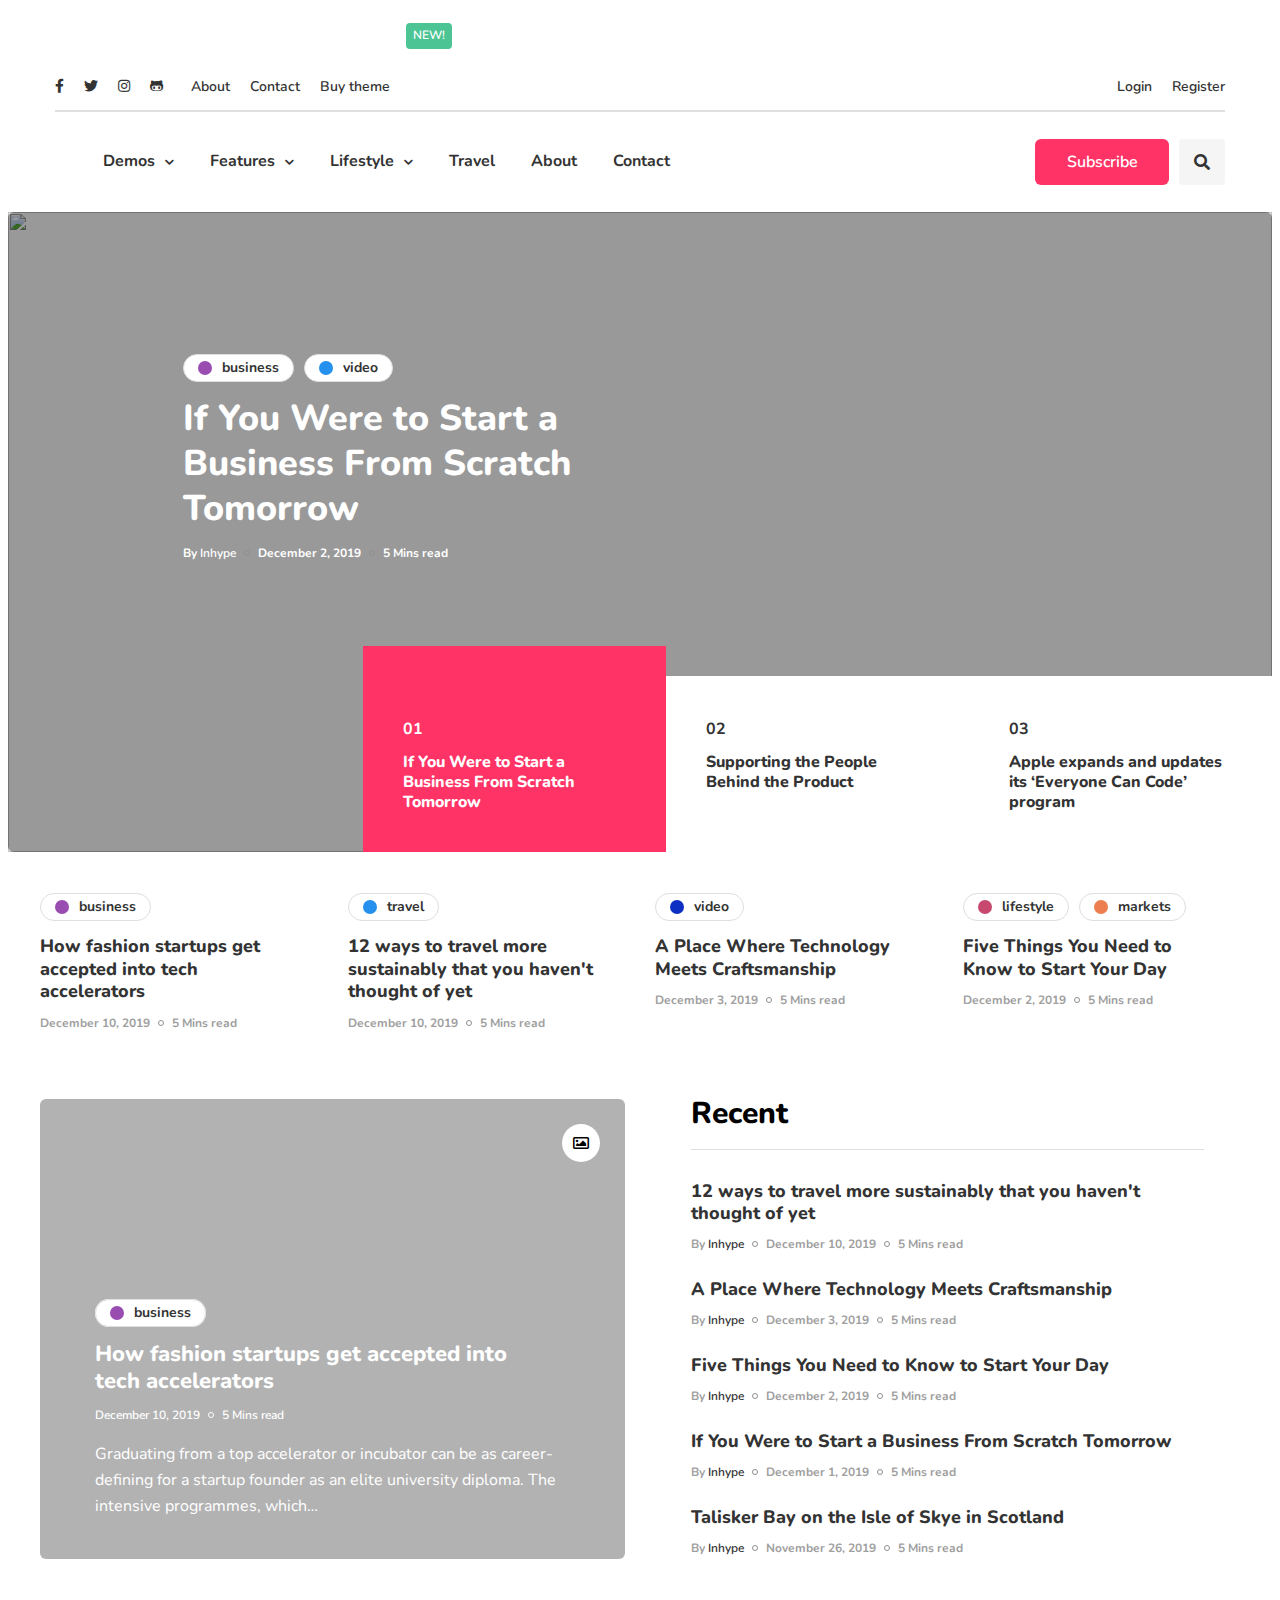
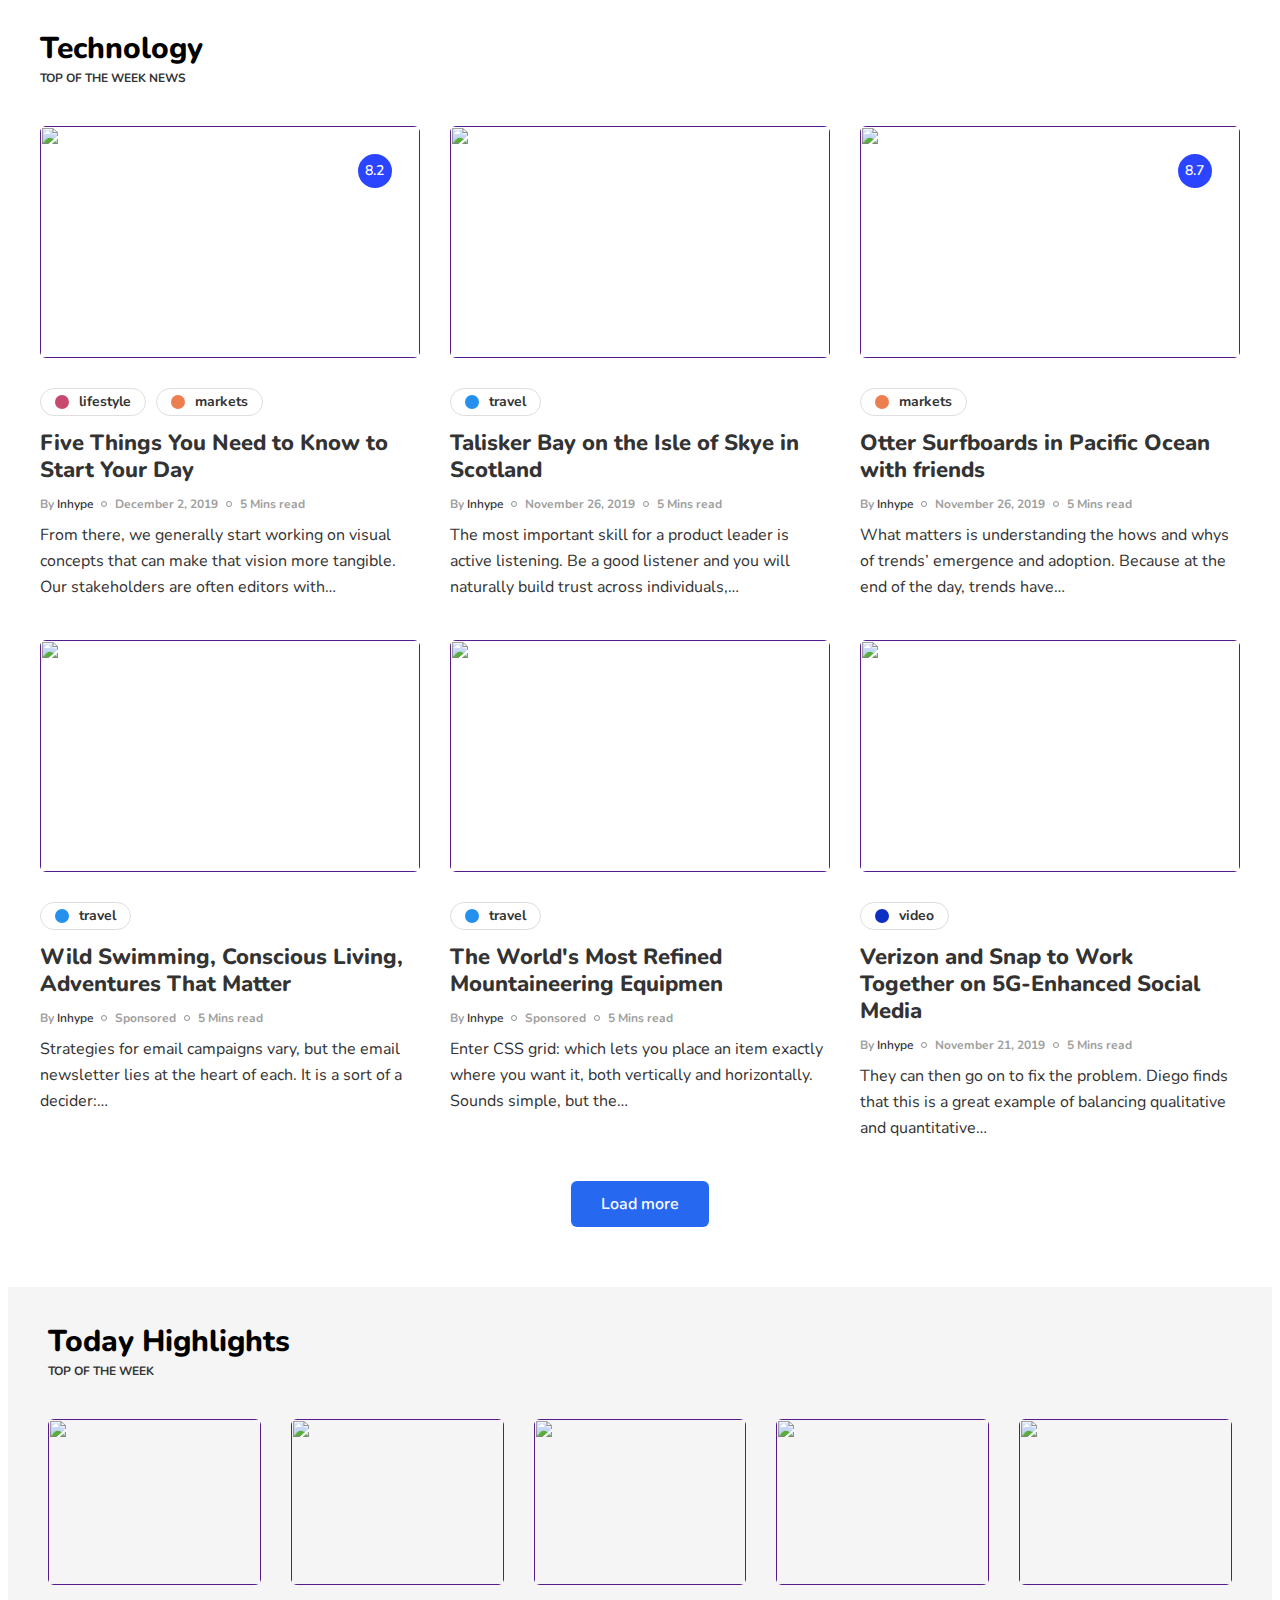
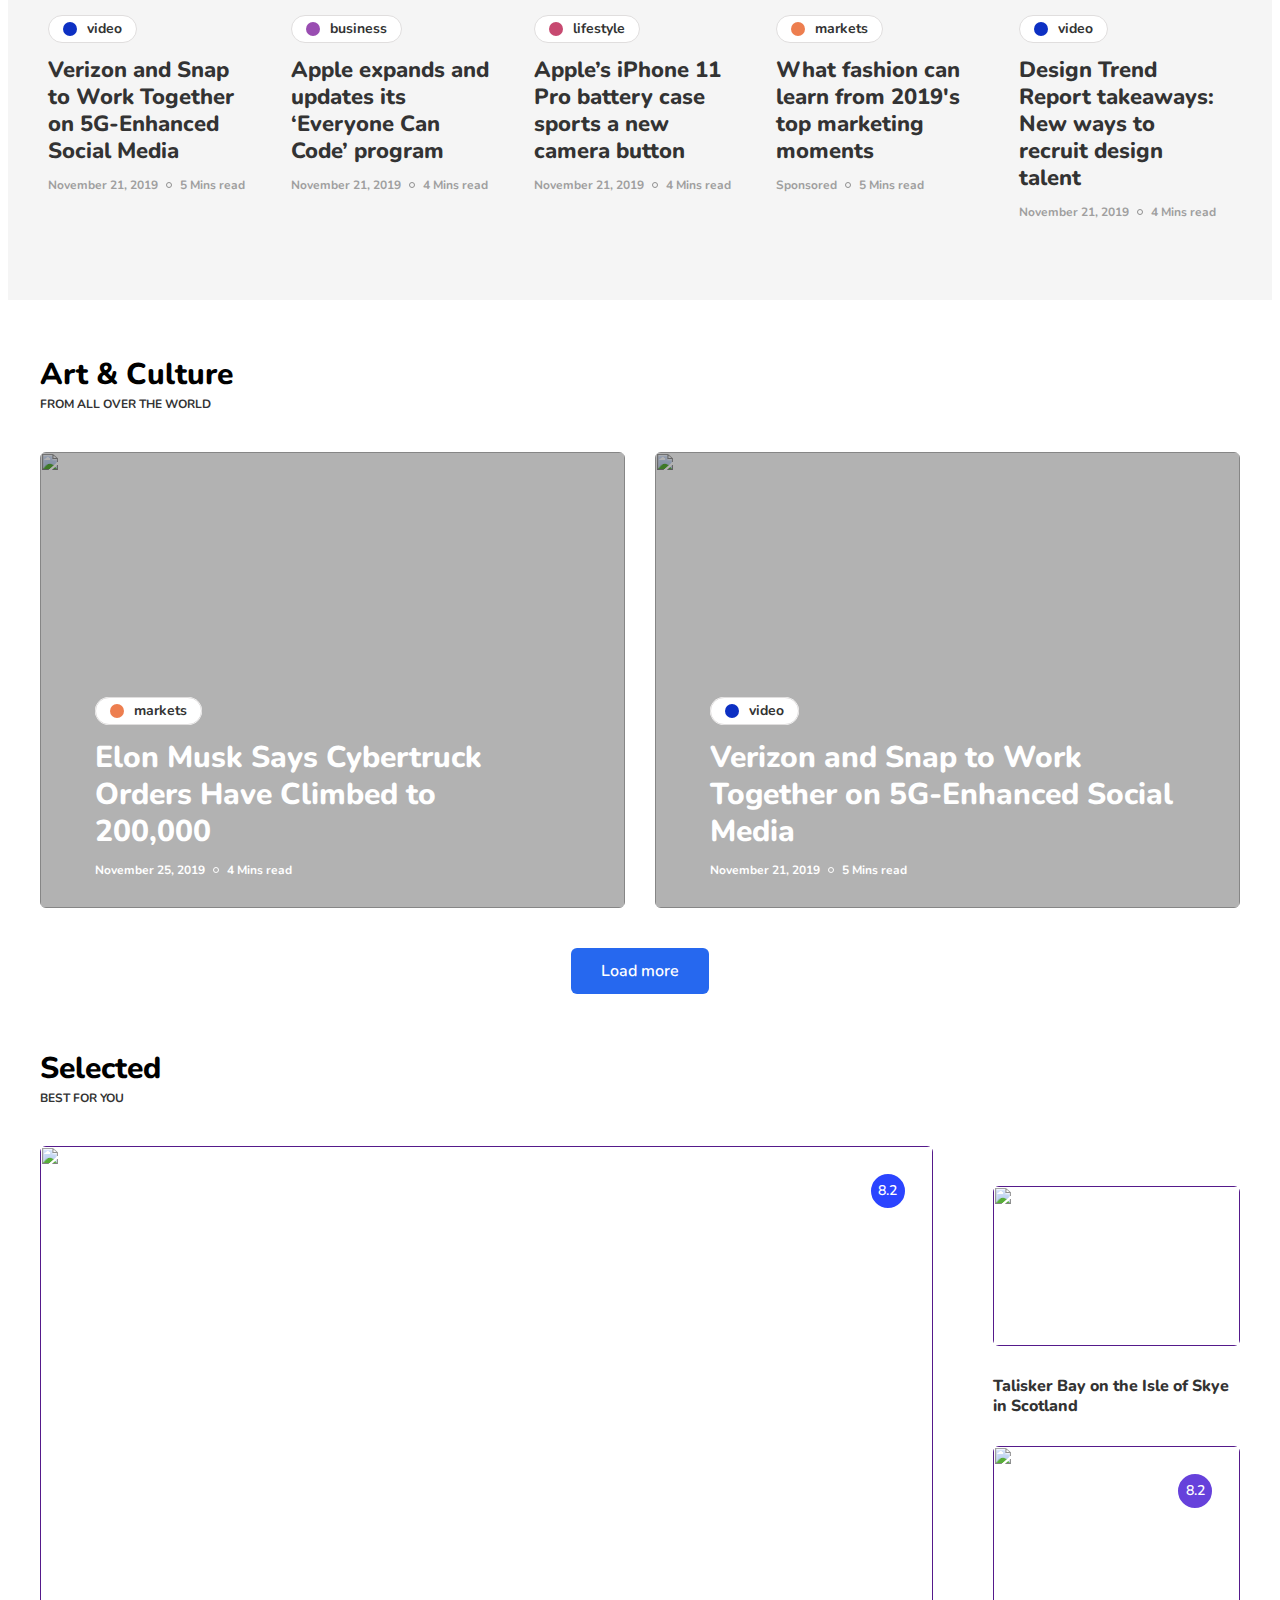
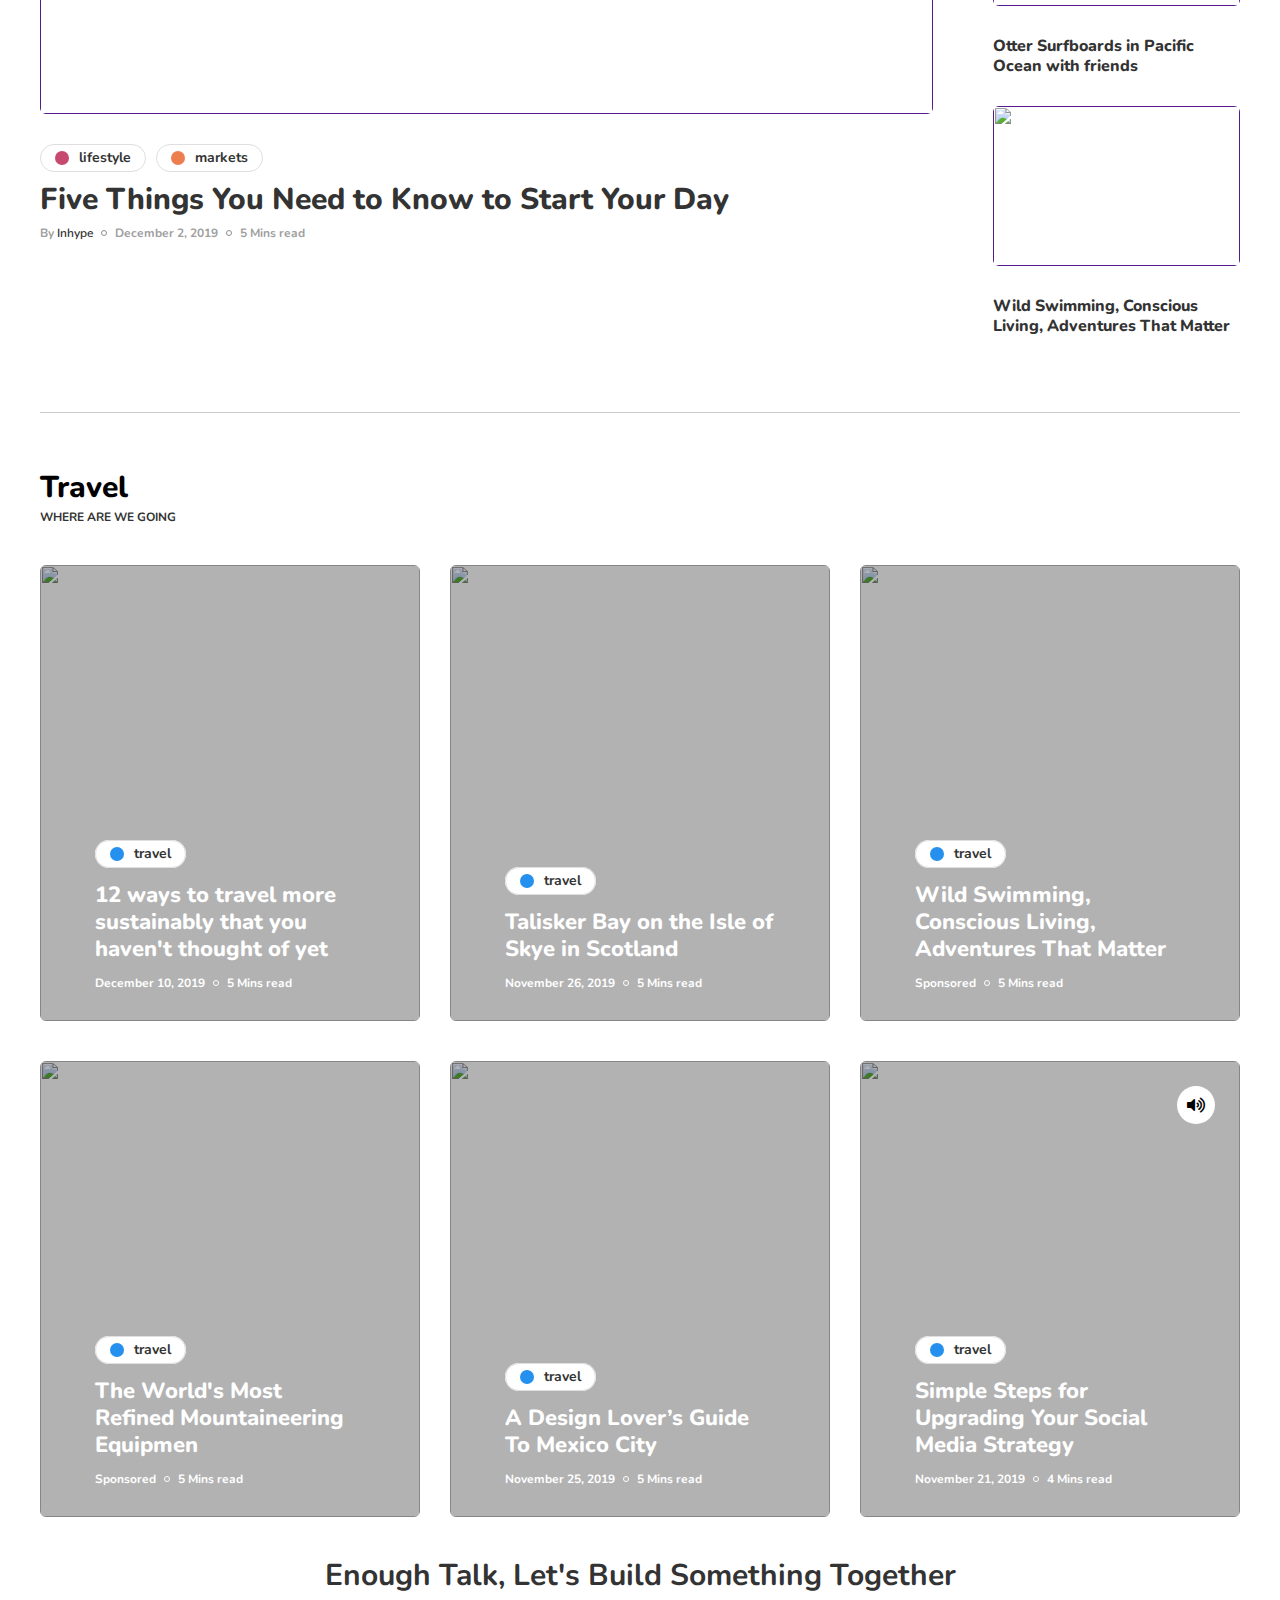
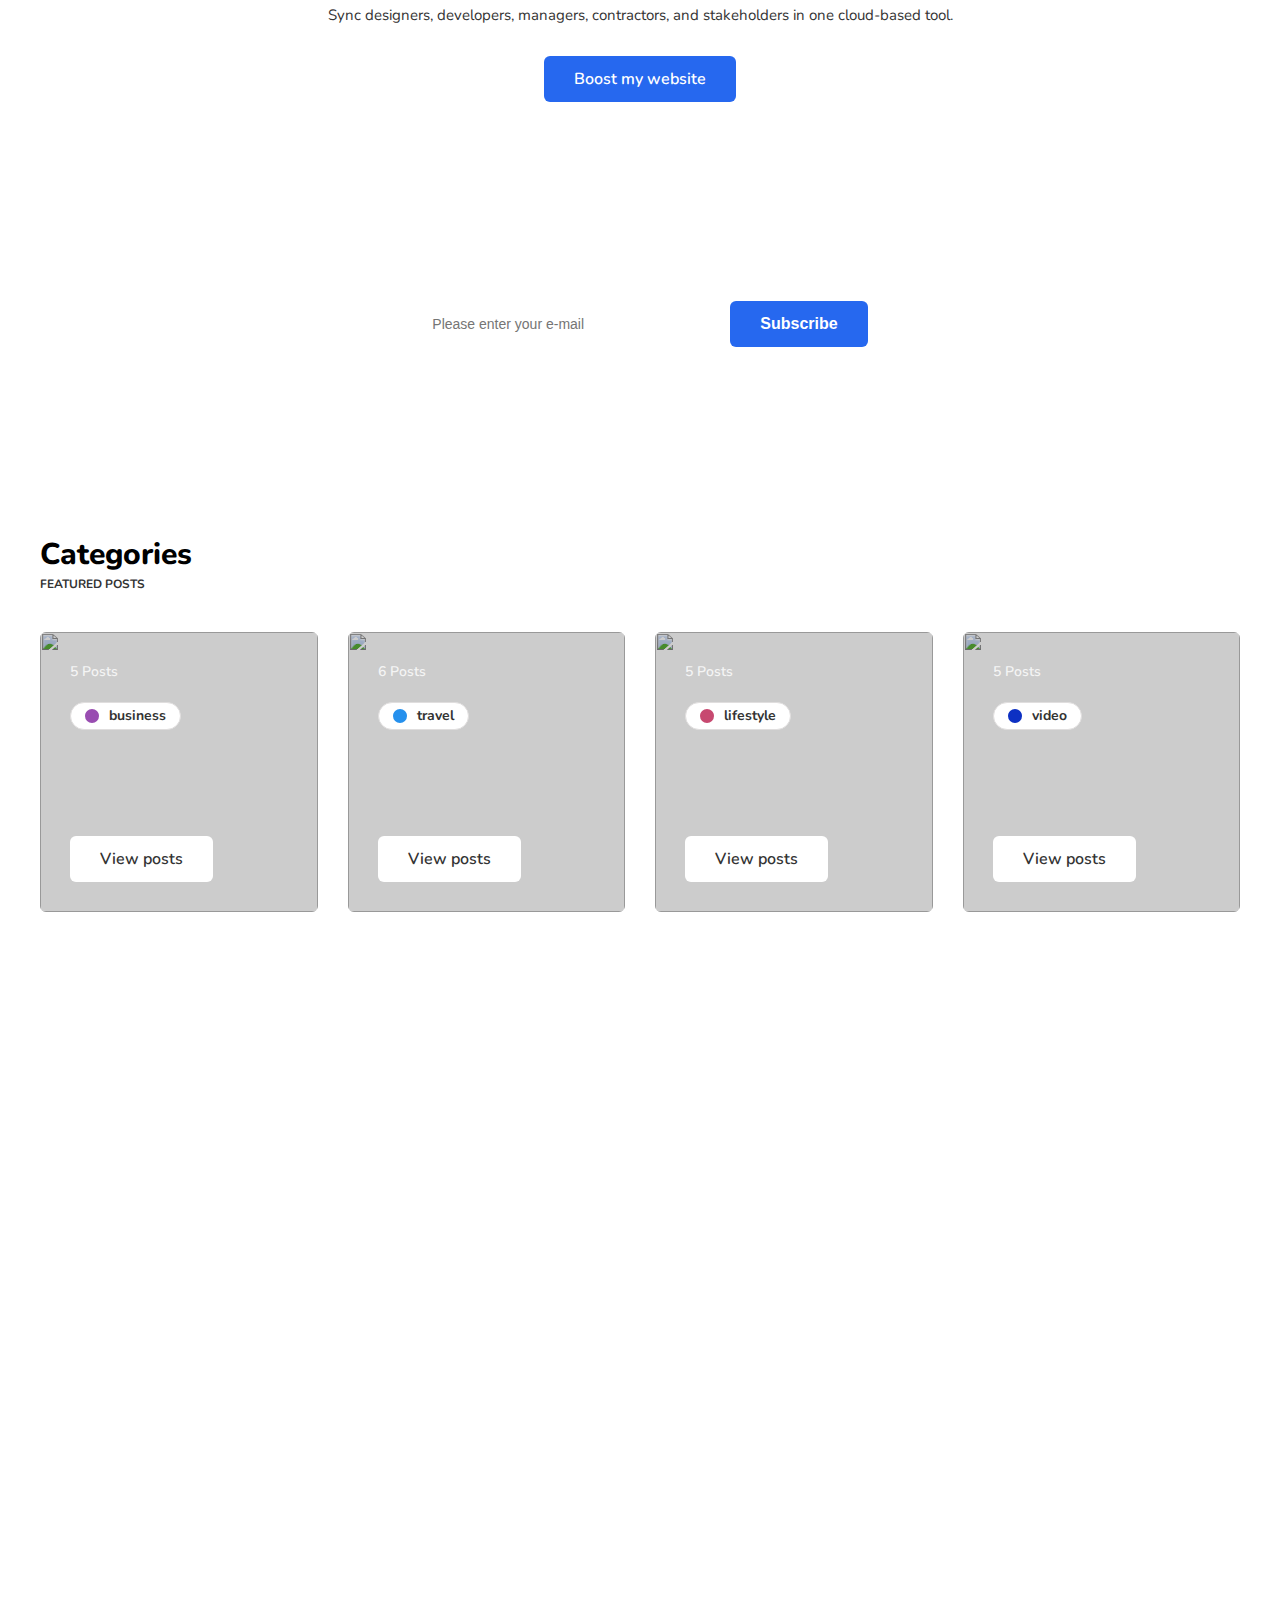
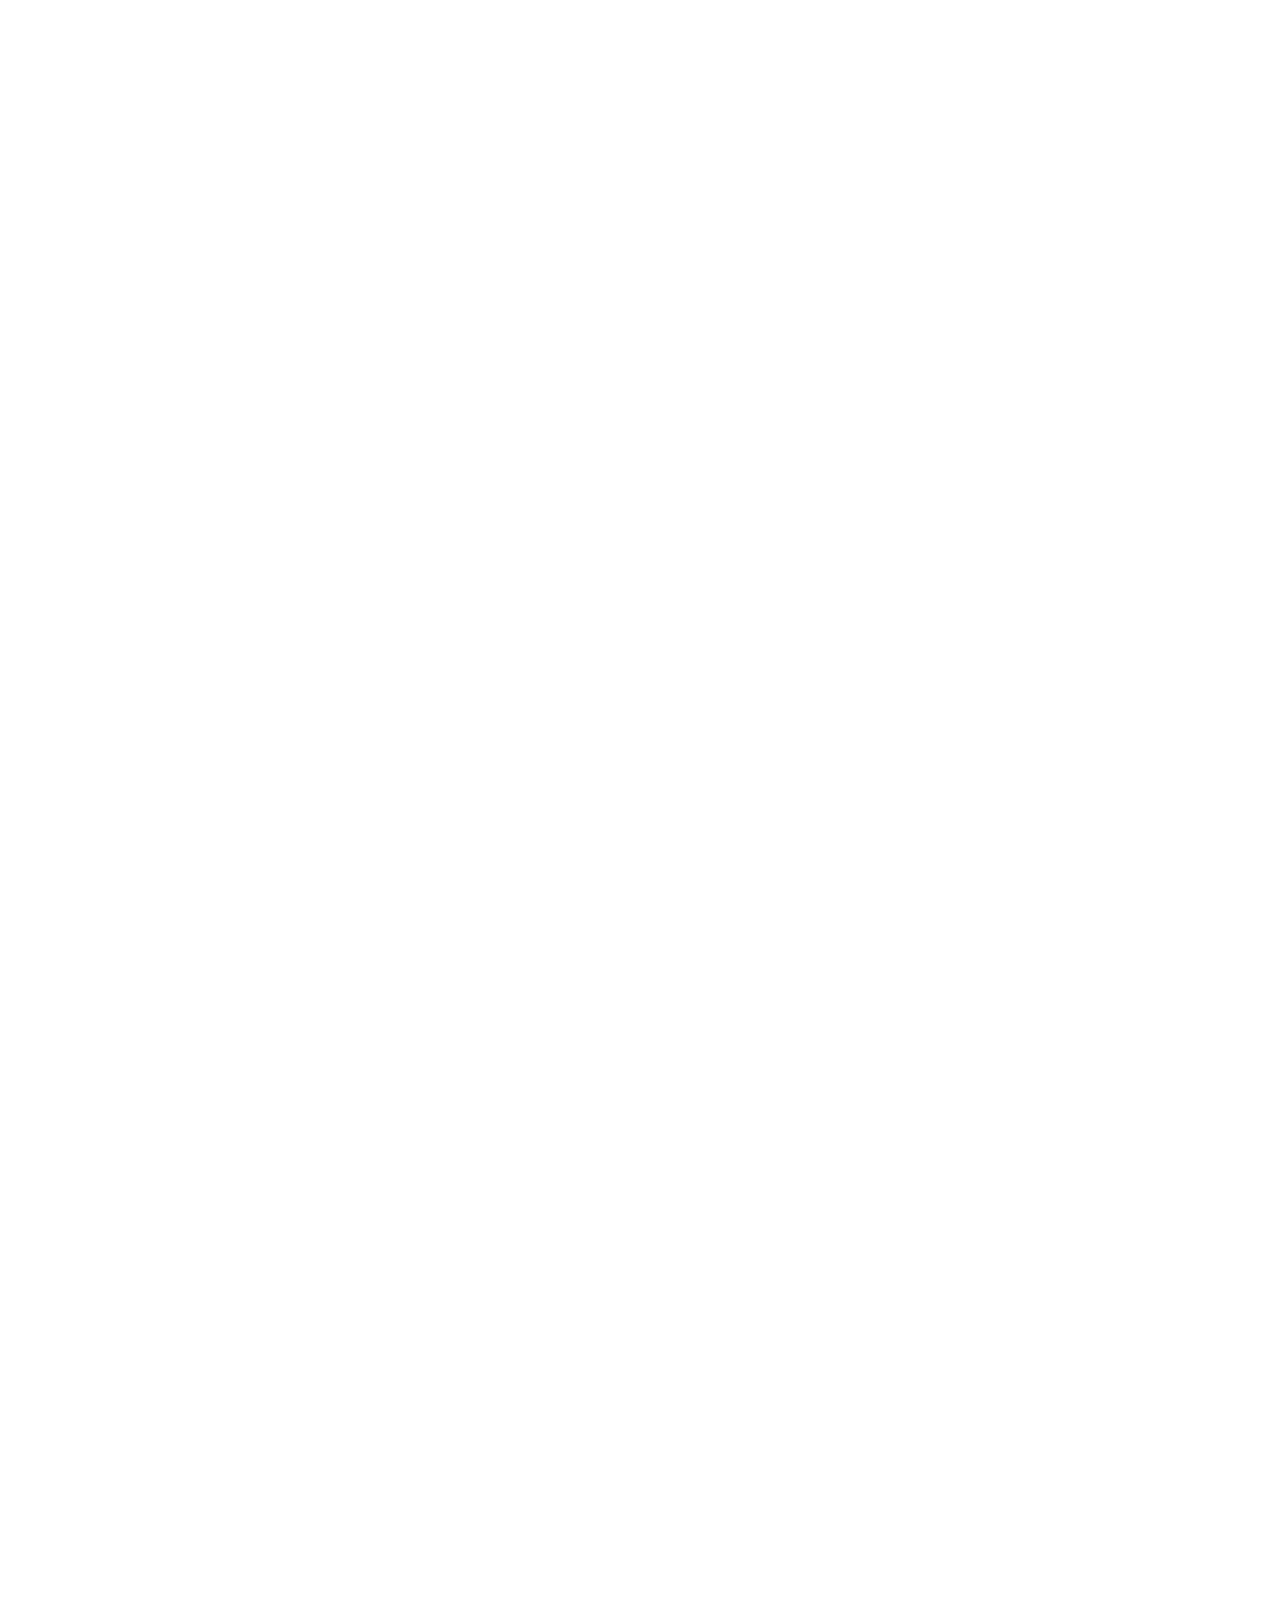
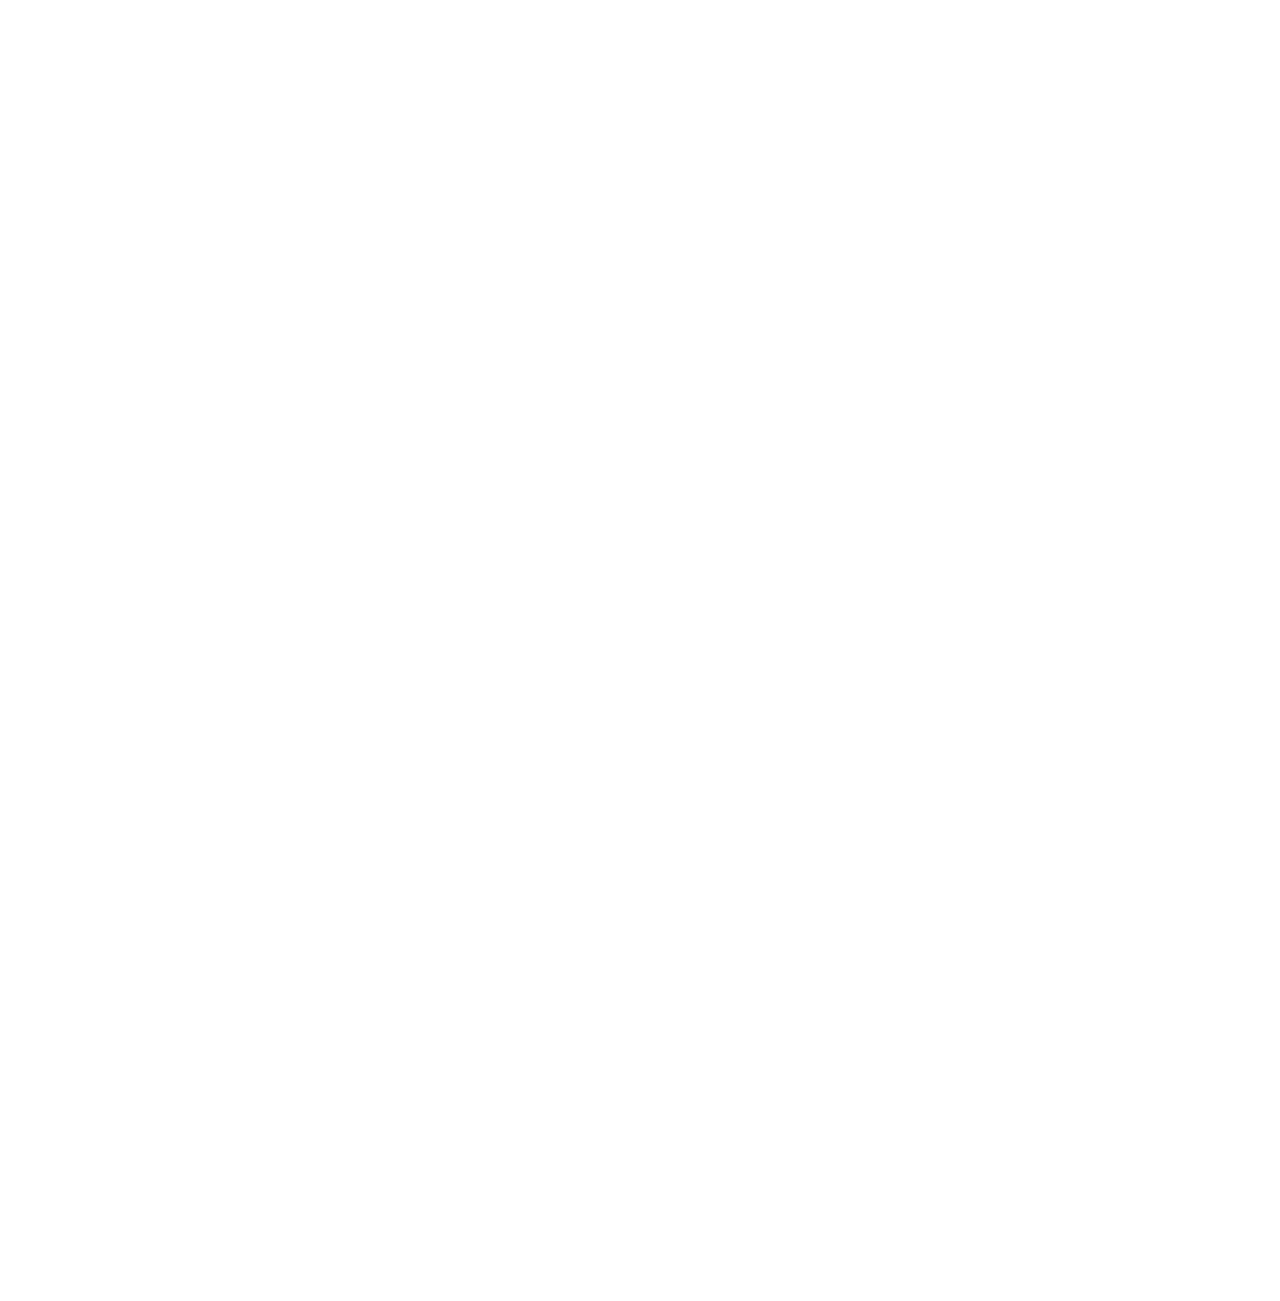
==== commit 55588e2f: "done categories" ====
--- a/index.html
+++ b/index.html
@@ -837,43 +837,43 @@
             <div class="slider-container">
                 <i class="fa fa-angle-left slider-prev"></i>
                 <div class="slider__main">
-                <div class="slider__item">
-                    <div class="slider__item-overlay"></div>
-
-                    <img src="https://wp.wp-preview.com/inhype/inhype-1/wp-content/uploads/2019/12/inhype1-photos-21.jpg"
-                    alt="" class="slider__img">
-                    <div class="slider__info">
-                        <div class="tag-info">
-                            <div class="info__cate-double">
-                                <a href="#" class="info__cate-link">
-                                    <span class="cate-dot cate-dot--violet"></span>
-                                    <span class="cate-title">Business</span>
-                                </a>
-                                <a href="#" class="info__cate-link m-l-10">
-                                    <span class="cate-dot cate-dot--blue"></span>
-                                    <span class="cate-title">Video</span>
-                                </a>
-                            </div>
-                            <h3 class="tag-info__title">
-                                <a href="" class="tag-info__title-link--slide">
-                                    If You Were to Start a Business From Scratch Tomorrow
-                                </a>
-                            </h3>
-                            <div class="tag-info__date tag-info__date--slide">
-                                <div class="tag-info__by">
-                                    <span>By</span>
-                                    <a class="tag-info__by-slider" href="">Inhype</a>
-                                </div>
-                                <div class="tag-info__dot"></div>
-                                <time class="tag-info__date-time">December 2, 2019</time>
-                                <div class="tag-info__dot"></div>
-                                <div class="tag-info__realtime">5 Mins read</div>
+                    <div class="slider__item">
+                        <div class="slider__item-overlay"></div>
+
+                        <img src="https://wp.wp-preview.com/inhype/inhype-1/wp-content/uploads/2019/12/inhype1-photos-21.jpg"
+                            alt="" class="slider__img">
+                        <div class="slider__info">
+                            <div class="tag-info">
+                                <div class="info__cate-double">
+                                    <a href="#" class="info__cate-link">
+                                        <span class="cate-dot cate-dot--violet"></span>
+                                        <span class="cate-title">Business</span>
+                                    </a>
+                                    <a href="#" class="info__cate-link m-l-10">
+                                        <span class="cate-dot cate-dot--blue"></span>
+                                        <span class="cate-title">Video</span>
+                                    </a>
+                                </div>
+                                <h3 class="tag-info__title">
+                                    <a href="" class="tag-info__title-link--slide">
+                                        If You Were to Start a Business From Scratch Tomorrow
+                                    </a>
+                                </h3>
+                                <div class="tag-info__date tag-info__date--slide">
+                                    <div class="tag-info__by">
+                                        <span>By</span>
+                                        <a class="tag-info__by-slider" href="">Inhype</a>
+                                    </div>
+                                    <div class="tag-info__dot"></div>
+                                    <time class="tag-info__date-time">December 2, 2019</time>
+                                    <div class="tag-info__dot"></div>
+                                    <div class="tag-info__realtime">5 Mins read</div>
+                                </div>
                             </div>
                         </div>
                     </div>
                 </div>
-            </div>
-            <i class="fa fa-angle-right slider-next"></i>
+                <i class="fa fa-angle-right slider-next"></i>
             </div>
 
             <div class="slider-post">
@@ -881,7 +881,7 @@
                     <div class="slider-post__page-id">01</div>
                     <h4 class="slider-post__page-title">If You Were to Start a Business From Scratch Tomorrow</h4>
                 </div>
-                
+
                 <div class="slider-post__page">
                     <div class="slider-post__page-id">02</div>
                     <h4 class="slider-post__page-title">Supporting the People Behind the Product</h4>
@@ -898,94 +898,94 @@
             <div class="grid wide">
                 <div class="content__tag-info">
                     <div class="row">
-                    <div class="col l-3">
-                        <div class="tag-info">
-                            <div class="info__cate">
-                                <a href="#" class="info__cate-link">
-                                    <span class="cate-dot cate-dot--violet"></span>
-                                    <span class="cate-title">Business</span>
-                                </a>
-                            </div>
-                            <h3 class="tag-info__title">
-                                <a href="" class="tag-info__title-content">
-                                    How fashion startups get accepted into tech accelerators
-                                </a>
-                            </h3>
-                            <div class="tag-info__date">
-                                <time class="tag-info__date-time">December 10, 2019</time>
-                                <div class="tag-info__dot"></div>
-                                <div class="tag-info__realtime">5 Mins read</div>
+                        <div class="col l-3">
+                            <div class="tag-info">
+                                <div class="info__cate">
+                                    <a href="#" class="info__cate-link">
+                                        <span class="cate-dot cate-dot--violet"></span>
+                                        <span class="cate-title">Business</span>
+                                    </a>
+                                </div>
+                                <h3 class="tag-info__title">
+                                    <a href="" class="tag-info__title-content">
+                                        How fashion startups get accepted into tech accelerators
+                                    </a>
+                                </h3>
+                                <div class="tag-info__date">
+                                    <time class="tag-info__date-time">December 10, 2019</time>
+                                    <div class="tag-info__dot"></div>
+                                    <div class="tag-info__realtime">5 Mins read</div>
+                                </div>
+                            </div>
+                        </div>
+                        <div class="col l-3">
+                            <div class="tag-info">
+                                <div class="info__cate">
+                                    <a href="#" class="info__cate-link">
+                                        <span class="cate-dot cate-dot--blue"></span>
+                                        <span class="cate-title">Travel</span>
+                                    </a>
+                                </div>
+                                <h3 class="tag-info__title">
+                                    <a href="" class="tag-info__title-content">
+                                        12 ways to travel more sustainably that you haven't thought of yet
+                                    </a>
+                                </h3>
+                                <div class="tag-info__date">
+                                    <time class="tag-info__date-time">December 10, 2019</time>
+                                    <div class="tag-info__dot"></div>
+                                    <div class="tag-info__realtime">5 Mins read</div>
+                                </div>
+                            </div>
+                        </div>
+                        <div class="col l-3">
+                            <div class="tag-info">
+                                <div class="info__cate">
+                                    <a href="#" class="info__cate-link">
+                                        <span class="cate-dot cate-dot--darkblue"></span>
+                                        <span class="cate-title">Video</span>
+                                    </a>
+                                </div>
+                                <h3 class="tag-info__title">
+                                    <a href="" class="tag-info__title-content">
+                                        A Place Where Technology Meets Craftsmanship
+                                    </a>
+                                </h3>
+                                <div class="tag-info__date">
+                                    <time class="tag-info__date-time">December 3, 2019</time>
+                                    <div class="tag-info__dot"></div>
+                                    <div class="tag-info__realtime">5 Mins read</div>
+                                </div>
+                            </div>
+                        </div>
+                        <div class="col l-3">
+                            <div class="tag-info">
+                                <div class="info__cate-double">
+                                    <a href="#" class="info__cate-link">
+                                        <span class="cate-dot cate-dot--pink"></span>
+                                        <span class="cate-title">Lifestyle</span>
+                                    </a>
+
+                                    <a href="#" class="info__cate-link m-l-10">
+                                        <span class="cate-dot cate-dot--orange"></span>
+                                        <span class="cate-title">Markets</span>
+                                    </a>
+                                </div>
+                                <h3 class="tag-info__title">
+                                    <a href="" class="tag-info__title-content">
+                                        Five Things You Need to Know to Start Your Day
+                                    </a>
+                                </h3>
+                                <div class="tag-info__date">
+                                    <time class="tag-info__date-time">December 2, 2019</time>
+                                    <div class="tag-info__dot"></div>
+                                    <div class="tag-info__realtime">5 Mins read</div>
+                                </div>
                             </div>
                         </div>
                     </div>
-                    <div class="col l-3">
-                        <div class="tag-info">
-                            <div class="info__cate">
-                                <a href="#" class="info__cate-link">
-                                    <span class="cate-dot cate-dot--blue"></span>
-                                    <span class="cate-title">Travel</span>
-                                </a>
-                            </div>
-                            <h3 class="tag-info__title">
-                                <a href="" class="tag-info__title-content">
-                                    12 ways to travel more sustainably that you haven't thought of yet
-                                </a>
-                            </h3>
-                            <div class="tag-info__date">
-                                <time class="tag-info__date-time">December 10, 2019</time>
-                                <div class="tag-info__dot"></div>
-                                <div class="tag-info__realtime">5 Mins read</div>
-                            </div>
-                        </div>
-                    </div>
-                    <div class="col l-3">
-                        <div class="tag-info">
-                            <div class="info__cate">
-                                <a href="#" class="info__cate-link">
-                                    <span class="cate-dot cate-dot--darkblue"></span>
-                                    <span class="cate-title">Video</span>
-                                </a>
-                            </div>
-                            <h3 class="tag-info__title">
-                                <a href="" class="tag-info__title-content">
-                                    A Place Where Technology Meets Craftsmanship
-                                </a>
-                            </h3>
-                            <div class="tag-info__date">
-                                <time class="tag-info__date-time">December 3, 2019</time>
-                                <div class="tag-info__dot"></div>
-                                <div class="tag-info__realtime">5 Mins read</div>
-                            </div>
-                        </div>
-                    </div>
-                    <div class="col l-3">
-                        <div class="tag-info">
-                            <div class="info__cate-double">
-                                <a href="#" class="info__cate-link">
-                                    <span class="cate-dot cate-dot--pink"></span>
-                                    <span class="cate-title">Lifestyle</span>
-                                </a>
-
-                                <a href="#" class="info__cate-link m-l-10">
-                                    <span class="cate-dot cate-dot--orange"></span>
-                                    <span class="cate-title">Markets</span>
-                                </a>
-                            </div>
-                            <h3 class="tag-info__title">
-                                <a href="" class="tag-info__title-content">
-                                    Five Things You Need to Know to Start Your Day
-                                </a>
-                            </h3>
-                            <div class="tag-info__date">
-                                <time class="tag-info__date-time">December 2, 2019</time>
-                                <div class="tag-info__dot"></div>
-                                <div class="tag-info__realtime">5 Mins read</div>
-                            </div>
-                        </div>
-                    </div>
-                   </div>
                 </div>
-                
+
                 <!-- Begin: Case -->
                 <div class="content__case">
                     <div class="row">
@@ -1007,7 +1007,8 @@
                                                 </a>
                                             </div>
                                             <h3 class="tag-info__title">
-                                                <a href="" class="tag-info__title-link info__title-link info__title-link--white">
+                                                <a href=""
+                                                    class="tag-info__title-link info__title-link info__title-link--white">
                                                     How fashion startups get accepted into tech accelerators
                                                 </a>
                                             </h3>
@@ -1018,7 +1019,9 @@
                                             </div>
                                         </div>
                                         <div class="case-item__info-desc">
-                                            Graduating from a top accelerator or incubator can be as career-defining for a startup founder as an elite university diploma. The intensive programmes, which…
+                                            Graduating from a top accelerator or incubator can be as career-defining for
+                                            a startup founder as an elite university diploma. The intensive programmes,
+                                            which…
                                         </div>
                                     </div>
                                 </div>
@@ -1122,7 +1125,7 @@
                                 </div>
                             </div>
 
-                            
+
                         </div>
                     </div>
                 </div>
@@ -1136,19 +1139,20 @@
                             <h3 class="content-title__main">Technology</h3>
                             <h4 class="content-title__desc">top of the week news</h4>
                         </div>
-                    </div> 
+                    </div>
                     <div class="row">
                         <div class="col l-4">
                             <div class="item-content">
                                 <a href="" class="item-content__link">
                                     <div class="item-content__container-img">
-                                        <img src="https://wp.wp-preview.com/inhype/inhype-1/wp-content/uploads/2019/12/inhype1-photos-22-1-1140x694.jpg" alt="" class="item-content__img">
+                                        <img src="https://wp.wp-preview.com/inhype/inhype-1/wp-content/uploads/2019/12/inhype1-photos-22-1-1140x694.jpg"
+                                            alt="" class="item-content__img">
                                         <div class="item-content__rate item-content__rate--darkblue">8.2</div>
                                     </div>
                                     <div class="item-content__overlay"></div>
                                     <div class="item-content__book"></div>
                                 </a>
-                                
+
                                 <div class="technology-item__info">
                                     <div class="info__cate-double">
                                         <a href="#" class="info__cate-link">
@@ -1179,7 +1183,8 @@
                                 </div>
 
                                 <div class="item-content__desc">
-                                    From there, we generally start working on visual concepts that can make that vision more tangible. Our stakeholders are often editors with…
+                                    From there, we generally start working on visual concepts that can make that vision
+                                    more tangible. Our stakeholders are often editors with…
                                 </div>
                             </div>
                         </div>
@@ -1188,12 +1193,13 @@
                             <div class="item-content">
                                 <a href="" class="item-content__link">
                                     <div class="item-content__container-img">
-                                        <img src="https://wp.wp-preview.com/inhype/inhype-1/wp-content/uploads/2019/11/inhype1-photos-4-1140x694.jpg" alt="" class="item-content__img">
+                                        <img src="https://wp.wp-preview.com/inhype/inhype-1/wp-content/uploads/2019/11/inhype1-photos-4-1140x694.jpg"
+                                            alt="" class="item-content__img">
                                     </div>
                                     <div class="item-content__overlay"></div>
                                     <div class="item-content__book"></div>
                                 </a>
-                                
+
                                 <div class="technology-item__info">
                                     <div class="info__cate">
                                         <a href="#" class="info__cate-link">
@@ -1219,7 +1225,8 @@
                                 </div>
 
                                 <div class="item-content__desc">
-                                    The most important skill for a product leader is active listening. Be a good listener and you will naturally build trust across individuals,…
+                                    The most important skill for a product leader is active listening. Be a good
+                                    listener and you will naturally build trust across individuals,…
                                 </div>
                             </div>
                         </div>
@@ -1228,13 +1235,14 @@
                             <div class="item-content">
                                 <a href="" class="item-content__link">
                                     <div class="item-content__container-img">
-                                        <img src="https://wp.wp-preview.com/inhype/inhype-1/wp-content/uploads/2019/11/inhype1-photos-23-1140x694.jpg" alt="" class="item-content__img">
+                                        <img src="https://wp.wp-preview.com/inhype/inhype-1/wp-content/uploads/2019/11/inhype1-photos-23-1140x694.jpg"
+                                            alt="" class="item-content__img">
                                         <div class="item-content__rate item-content__rate--darkblue">8.7</div>
                                     </div>
                                     <div class="item-content__overlay"></div>
                                     <div class="item-content__book"></div>
                                 </a>
-                                
+
                                 <div class="technology-item__info">
                                     <div class="info__cate-double">
                                         <a href="#" class="info__cate-link">
@@ -1260,7 +1268,8 @@
                                 </div>
 
                                 <div class="item-content__desc">
-                                    What matters is understanding the hows and whys of trends’ emergence and adoption. Because at the end of the day, trends have…
+                                    What matters is understanding the hows and whys of trends’ emergence and adoption.
+                                    Because at the end of the day, trends have…
                                 </div>
                             </div>
                         </div>
@@ -1269,12 +1278,13 @@
                             <div class="item-content">
                                 <a href="" class="item-content__link">
                                     <div class="item-content__container-img">
-                                        <img src="https://wp.wp-preview.com/inhype/inhype-1/wp-content/uploads/2019/11/knnzfpsol7o-533x694.jpg" alt="" class="item-content__img">
+                                        <img src="https://wp.wp-preview.com/inhype/inhype-1/wp-content/uploads/2019/11/knnzfpsol7o-533x694.jpg"
+                                            alt="" class="item-content__img">
                                     </div>
                                     <div class="item-content__overlay"></div>
                                     <div class="item-content__book"></div>
                                 </a>
-                                
+
                                 <div class="technology-item__info">
                                     <div class="info__cate-double">
                                         <a href="#" class="info__cate-link">
@@ -1300,7 +1310,8 @@
                                 </div>
 
                                 <div class="item-content__desc">
-                                    Strategies for email campaigns vary, but the email newsletter lies at the heart of each. It is a sort of a decider:…
+                                    Strategies for email campaigns vary, but the email newsletter lies at the heart of
+                                    each. It is a sort of a decider:…
                                 </div>
                             </div>
                         </div>
@@ -1309,12 +1320,13 @@
                             <div class="item-content">
                                 <a href="" class="item-content__link">
                                     <div class="item-content__container-img">
-                                        <img src="https://wp.wp-preview.com/inhype/inhype-1/wp-content/uploads/2019/11/inhype1-photos-15-1140x694.jpg" alt="" class="item-content__img">
+                                        <img src="https://wp.wp-preview.com/inhype/inhype-1/wp-content/uploads/2019/11/inhype1-photos-15-1140x694.jpg"
+                                            alt="" class="item-content__img">
                                     </div>
                                     <div class="item-content__overlay"></div>
                                     <div class="item-content__book"></div>
                                 </a>
-                                
+
                                 <div class="technology-item__info">
                                     <div class="info__cate-double">
                                         <a href="#" class="info__cate-link">
@@ -1340,7 +1352,8 @@
                                 </div>
 
                                 <div class="item-content__desc">
-                                    Enter CSS grid: which lets you place an item exactly where you want it, both vertically and horizontally. Sounds simple, but the…
+                                    Enter CSS grid: which lets you place an item exactly where you want it, both
+                                    vertically and horizontally. Sounds simple, but the…
                                 </div>
                             </div>
                         </div>
@@ -1349,12 +1362,13 @@
                             <div class="item-content">
                                 <a href="" class="item-content__link">
                                     <div class="item-content__container-img">
-                                        <img src="https://wp.wp-preview.com/inhype/inhype-1/wp-content/uploads/2019/11/_ajqggafofe-1140x694.jpg" alt="" class="item-content__img">
+                                        <img src="https://wp.wp-preview.com/inhype/inhype-1/wp-content/uploads/2019/11/_ajqggafofe-1140x694.jpg"
+                                            alt="" class="item-content__img">
                                     </div>
                                     <div class="item-content__overlay"></div>
                                     <div class="item-content__book"></div>
                                 </a>
-                                
+
                                 <div class="technology-item__info">
                                     <div class="info__cate-double">
                                         <a href="#" class="info__cate-link">
@@ -1380,7 +1394,8 @@
                                 </div>
 
                                 <div class="item-content__desc">
-                                    They can then go on to fix the problem. Diego finds that this is a great example of balancing qualitative and quantitative…
+                                    They can then go on to fix the problem. Diego finds that this is a great example of
+                                    balancing qualitative and quantitative…
                                 </div>
                             </div>
                         </div>
@@ -1391,7 +1406,7 @@
                             </div>
                         </div>
                     </div>
-                </div>   
+                </div>
                 <!-- End: Technology -->
             </div>
 
@@ -1404,21 +1419,22 @@
                                 <h3 class="content-title__main">Today Highlights</h3>
                                 <h4 class="content-title__desc">Top of the week</h4>
                             </div>
-                        </div> 
+                        </div>
                     </div>
 
                     <div class="today-highlight-container">
                         <div class="row">
                             <div class="col l-2-4">
                                 <div class="item-content">
-                                    <a href="" class="item-content__link">
-                                        <div class="item-content__container-img">
-                                            <img src="https://wp.wp-preview.com/inhype/inhype-1/wp-content/uploads/2019/11/_ajqggafofe-555x360.jpg" alt="" class="item-content__img">
-                                        </div>
-                                        <div class="item-content__overlay"></div>
-                                        <div class="item-content__book"></div>
+                                    <a href="" class="today-content__link">
+                                        <div class="today-content__container-img">
+                                            <img src="https://wp.wp-preview.com/inhype/inhype-1/wp-content/uploads/2019/11/_ajqggafofe-555x360.jpg"
+                                                alt="" class="today-content__img">
+                                        </div>
+                                        <div class="today-content__overlay"></div>
+                                        <div class="today-content__book"></div>
                                     </a>
-                                    
+
                                     <div class="technology-item__info">
                                         <div class="info__cate-double">
                                             <a href="#" class="info__cate-link">
@@ -1442,14 +1458,15 @@
 
                             <div class="col l-2-4">
                                 <div class="item-content">
-                                    <a href="" class="item-content__link">
-                                        <div class="item-content__container-img">
-                                            <img src="https://wp.wp-preview.com/inhype/inhype-1/wp-content/uploads/2019/11/inhype1-photos-17-555x360.jpg" alt="" class="item-content__img">
-                                        </div>
-                                        <div class="item-content__overlay"></div>
-                                        <div class="item-content__book"></div>
+                                    <a href="" class="today-content__link">
+                                        <div class="today-content__container-img">
+                                            <img src="https://wp.wp-preview.com/inhype/inhype-1/wp-content/uploads/2019/11/inhype1-photos-17-555x360.jpg"
+                                                alt="" class="today-content__img">
+                                        </div>
+                                        <div class="today-content__overlay"></div>
+                                        <div class="today-content__book"></div>
                                     </a>
-                                    
+
                                     <div class="technology-item__info">
                                         <div class="info__cate-double">
                                             <a href="#" class="info__cate-link">
@@ -1473,14 +1490,15 @@
 
                             <div class="col l-2-4">
                                 <div class="item-content">
-                                    <a href="" class="item-content__link">
-                                        <div class="item-content__container-img">
-                                            <img src="https://wp.wp-preview.com/inhype/inhype-1/wp-content/uploads/2019/11/5anis0hlnre-555x360.jpg" alt="" class="item-content__img">
-                                        </div>
-                                        <div class="item-content__overlay"></div>
-                                        <div class="item-content__book"></div>
+                                    <a href="" class="today-content__link">
+                                        <div class="today-content__container-img">
+                                            <img src="https://wp.wp-preview.com/inhype/inhype-1/wp-content/uploads/2019/11/5anis0hlnre-555x360.jpg"
+                                                alt="" class="today-content__img">
+                                        </div>
+                                        <div class="today-content__overlay"></div>
+                                        <div class="today-content__book"></div>
                                     </a>
-                                    
+
                                     <div class="technology-item__info">
                                         <div class="info__cate-double">
                                             <a href="#" class="info__cate-link">
@@ -1504,14 +1522,15 @@
 
                             <div class="col l-2-4">
                                 <div class="item-content">
-                                    <a href="" class="item-content__link">
-                                        <div class="item-content__container-img">
-                                            <img src="https://wp.wp-preview.com/inhype/inhype-1/wp-content/uploads/2019/12/inhype1-photos-30-555x360.jpg" alt="" class="item-content__img">
-                                        </div>
-                                        <div class="item-content__overlay"></div>
-                                        <div class="item-content__book"></div>
+                                    <a href="" class="today-content__link">
+                                        <div class="today-content__container-img">
+                                            <img src="https://wp.wp-preview.com/inhype/inhype-1/wp-content/uploads/2019/12/inhype1-photos-30-555x360.jpg"
+                                                alt="" class="today-content__img">
+                                        </div>
+                                        <div class="today-content__overlay"></div>
+                                        <div class="today-content__book"></div>
                                     </a>
-                                    
+
                                     <div class="technology-item__info">
                                         <div class="info__cate-double">
                                             <a href="#" class="info__cate-link">
@@ -1535,14 +1554,15 @@
 
                             <div class="col l-2-4">
                                 <div class="item-content">
-                                    <a href="" class="item-content__link">
-                                        <div class="item-content__container-img">
-                                            <img src="https://wp.wp-preview.com/inhype/inhype-1/wp-content/uploads/2019/11/inhype1-photos-7-555x360.jpg" alt="" class="item-content__img">
-                                        </div>
-                                        <div class="item-content__overlay"></div>
-                                        <div class="item-content__book"></div>
+                                    <a href="" class="today-content__link">
+                                        <div class="today-content__container-img">
+                                            <img src="https://wp.wp-preview.com/inhype/inhype-1/wp-content/uploads/2019/11/inhype1-photos-7-555x360.jpg"
+                                                alt="" class="today-content__img">
+                                        </div>
+                                        <div class="today-content__overlay"></div>
+                                        <div class="today-content__book"></div>
                                     </a>
-                                    
+
                                     <div class="technology-item__info">
                                         <div class="info__cate-double">
                                             <a href="#" class="info__cate-link">
@@ -1577,17 +1597,18 @@
                             <h3 class="content-title__main">Art & Culture</h3>
                             <h4 class="content-title__desc">From all over the world</h4>
                         </div>
-                    </div> 
+                    </div>
 
                     <div class="row">
                         <div class="col l-6">
                             <div class="post-item">
                                 <div class="post-item__img-icon">
                                     <div class="post-item__container-img">
-                                        <img src="https://wp.wp-preview.com/inhype/inhype-1/wp-content/uploads/2019/11/inhype1-photos-9-1140x694.jpg" alt="" class="post-item__img">
+                                        <img src="https://wp.wp-preview.com/inhype/inhype-1/wp-content/uploads/2019/11/inhype1-photos-9-1140x694.jpg"
+                                            alt="" class="post-item__img">
                                         <div class="post-item__overlay"></div>
                                     </div>
-                                    
+
                                     <!-- <div class="post-item__icon">
                                         <i class="post-item__icon-img far fa-image"></i>
                                     </div> -->
@@ -1607,11 +1628,12 @@
                                                 </a>
                                             </h3>
                                             <div class="tag-info__date post-info__date">
-                                                <time class="tag-info__date-time post-info__date">November 25, 2019</time>
+                                                <time class="tag-info__date-time post-info__date">November 25,
+                                                    2019</time>
                                                 <div class="tag-info__dot post-info__dot"></div>
                                                 <div class="tag-info__realtime">4 Mins read</div>
                                             </div>
-                                        </div>                                        
+                                        </div>
                                     </div>
                                 </div>
                             </div>
@@ -1621,7 +1643,8 @@
                             <div class="post-item">
                                 <div class="post-item__img-icon">
                                     <div class="post-item__container-img">
-                                        <img src="https://wp.wp-preview.com/inhype/inhype-1/wp-content/uploads/2019/11/_ajqggafofe-1140x694.jpg" alt="" class="post-item__img">
+                                        <img src="https://wp.wp-preview.com/inhype/inhype-1/wp-content/uploads/2019/11/_ajqggafofe-1140x694.jpg"
+                                            alt="" class="post-item__img">
                                         <div class="post-item__overlay"></div>
                                     </div>
                                 </div>
@@ -1640,11 +1663,12 @@
                                                 </a>
                                             </h3>
                                             <div class="tag-info__date post-info__date">
-                                                <time class="tag-info__date-time post-info__date">November 21, 2019</time>
+                                                <time class="tag-info__date-time post-info__date">November 21,
+                                                    2019</time>
                                                 <div class="tag-info__dot post-info__dot"></div>
                                                 <div class="tag-info__realtime">5 Mins read</div>
                                             </div>
-                                        </div>                                        
+                                        </div>
                                     </div>
                                 </div>
                             </div>
@@ -1666,20 +1690,21 @@
                             <h3 class="content-title__main">Selected</h3>
                             <h4 class="content-title__desc">Best for you</h4>
                         </div>
-                    </div> 
+                    </div>
 
                     <div class="row">
                         <div class="col l-9">
                             <div class="item-content">
                                 <a href="" class="item-content__link selected-content__link">
                                     <div class="item-content__container-img ">
-                                        <img src="https://wp.wp-preview.com/inhype/inhype-1/wp-content/uploads/2019/12/inhype1-photos-22-1-1140x694.jpg" alt="" class="item-content__img">
+                                        <img src="https://wp.wp-preview.com/inhype/inhype-1/wp-content/uploads/2019/12/inhype1-photos-22-1-1140x694.jpg"
+                                            alt="" class="item-content__img">
                                         <div class="item-content__rate item-content__rate--darkblue">8.2</div>
                                     </div>
                                     <div class="item-content__overlay"></div>
                                     <div class="item-content__book selected-content__book"></div>
                                 </a>
-                                
+
                                 <div class="technology-item__info">
                                     <div class="info__cate-double">
                                         <a href="#" class="info__cate-link">
@@ -1717,7 +1742,8 @@
                                     <div class="item-small">
                                         <a href="" class="img-item">
                                             <div class="img-item__img">
-                                                <img src="https://wp.wp-preview.com/inhype/inhype-1/wp-content/uploads/2019/11/inhype1-photos-4-555x360.jpg" alt="" class="item-content__img">
+                                                <img src="https://wp.wp-preview.com/inhype/inhype-1/wp-content/uploads/2019/11/inhype1-photos-4-555x360.jpg"
+                                                    alt="" class="item-content__img">
                                             </div>
                                             <div class="img-item__overlay"></div>
                                             <div class="img-item__book"></div>
@@ -1736,7 +1762,8 @@
                                     <div class="item-small">
                                         <a href="" class="img-item">
                                             <div class="img-item__img">
-                                                <img src="https://wp.wp-preview.com/inhype/inhype-1/wp-content/uploads/2019/11/inhype1-photos-23-555x360.jpg" alt="" class="item-content__img">
+                                                <img src="https://wp.wp-preview.com/inhype/inhype-1/wp-content/uploads/2019/11/inhype1-photos-23-555x360.jpg"
+                                                    alt="" class="item-content__img">
                                                 <div class="item-content__rate item-content__rate--violet">8.2</div>
                                             </div>
                                             <div class="img-item__overlay"></div>
@@ -1756,7 +1783,8 @@
                                     <div class="item-small">
                                         <a href="" class="img-item">
                                             <div class="img-item__img">
-                                                <img src="https://wp.wp-preview.com/inhype/inhype-1/wp-content/uploads/2019/11/knnzfpsol7o-533x360.jpg" alt="" class="item-content__img">
+                                                <img src="https://wp.wp-preview.com/inhype/inhype-1/wp-content/uploads/2019/11/knnzfpsol7o-533x360.jpg"
+                                                    alt="" class="item-content__img">
                                             </div>
                                             <div class="img-item__overlay"></div>
                                             <div class="img-item__book"></div>
@@ -1771,7 +1799,7 @@
                                     </div>
                                 </div>
 
-                                
+
                             </div>
                         </div>
                     </div>
@@ -1780,19 +1808,20 @@
 
                 <!-- Begin: Travel -->
                 <div class="content-travel">
-                    <div class="content-title-desc m-b-40">
+                    <div class="content-title-desc">
                         <div class="content-title">
                             <h3 class="content-title__main">Travel</h3>
                             <h4 class="content-title__desc">Where are we going</h4>
                         </div>
-                    </div> 
+                    </div>
 
                     <div class="row">
                         <div class="col l-4">
                             <div class="post-item">
                                 <div class="post-item__img-icon">
                                     <div class="post-item__container-img">
-                                        <img src="https://wp.wp-preview.com/inhype/inhype-1/wp-content/uploads/2019/12/inhype1-photos-27-1140x694.jpg" alt="" class="post-item__img">
+                                        <img src="https://wp.wp-preview.com/inhype/inhype-1/wp-content/uploads/2019/12/inhype1-photos-27-1140x694.jpg"
+                                            alt="" class="post-item__img">
                                         <div class="post-item__overlay"></div>
                                     </div>
                                 </div>
@@ -1806,16 +1835,18 @@
                                                 </a>
                                             </div>
                                             <h3 class="tag-info__title">
-                                                <a href="" class="tag-info__title-link post-item__info-link post-item__info-size-m">
+                                                <a href=""
+                                                    class="tag-info__title-link post-item__info-link post-item__info-size-m">
                                                     12 ways to travel more sustainably that you haven't thought of yet
                                                 </a>
                                             </h3>
                                             <div class="tag-info__date post-info__date">
-                                                <time class="tag-info__date-time post-info__date">December 10, 2019</time>
+                                                <time class="tag-info__date-time post-info__date">December 10,
+                                                    2019</time>
                                                 <div class="tag-info__dot post-info__dot"></div>
                                                 <div class="tag-info__realtime">5 Mins read</div>
                                             </div>
-                                        </div>                                        
+                                        </div>
                                     </div>
                                 </div>
                             </div>
@@ -1825,7 +1856,8 @@
                             <div class="post-item">
                                 <div class="post-item__img-icon">
                                     <div class="post-item__container-img">
-                                        <img src="https://wp.wp-preview.com/inhype/inhype-1/wp-content/uploads/2019/11/inhype1-photos-4-1140x694.jpg" alt="" class="post-item__img">
+                                        <img src="https://wp.wp-preview.com/inhype/inhype-1/wp-content/uploads/2019/11/inhype1-photos-4-1140x694.jpg"
+                                            alt="" class="post-item__img">
                                         <div class="post-item__overlay"></div>
                                     </div>
                                 </div>
@@ -1839,16 +1871,18 @@
                                                 </a>
                                             </div>
                                             <h3 class="tag-info__title">
-                                                <a href="" class="tag-info__title-link post-item__info-link post-item__info-size-m">
+                                                <a href=""
+                                                    class="tag-info__title-link post-item__info-link post-item__info-size-m">
                                                     Talisker Bay on the Isle of Skye in Scotland
                                                 </a>
                                             </h3>
                                             <div class="tag-info__date post-info__date">
-                                                <time class="tag-info__date-time post-info__date">November 26, 2019</time>
+                                                <time class="tag-info__date-time post-info__date">November 26,
+                                                    2019</time>
                                                 <div class="tag-info__dot post-info__dot"></div>
                                                 <div class="tag-info__realtime">5 Mins read</div>
                                             </div>
-                                        </div>                                        
+                                        </div>
                                     </div>
                                 </div>
                             </div>
@@ -1858,7 +1892,8 @@
                             <div class="post-item">
                                 <div class="post-item__img-icon">
                                     <div class="post-item__container-img">
-                                        <img src="https://wp.wp-preview.com/inhype/inhype-1/wp-content/uploads/2019/11/knnzfpsol7o-533x694.jpg" alt="" class="post-item__img">
+                                        <img src="https://wp.wp-preview.com/inhype/inhype-1/wp-content/uploads/2019/11/knnzfpsol7o-533x694.jpg"
+                                            alt="" class="post-item__img">
                                         <div class="post-item__overlay"></div>
                                     </div>
                                 </div>
@@ -1872,7 +1907,8 @@
                                                 </a>
                                             </div>
                                             <h3 class="tag-info__title">
-                                                <a href="" class="tag-info__title-link post-item__info-link post-item__info-size-m">
+                                                <a href=""
+                                                    class="tag-info__title-link post-item__info-link post-item__info-size-m">
                                                     Wild Swimming, Conscious Living, Adventures That Matter
                                                 </a>
                                             </h3>
@@ -1881,7 +1917,7 @@
                                                 <div class="tag-info__dot post-info__dot"></div>
                                                 <div class="tag-info__realtime">5 Mins read</div>
                                             </div>
-                                        </div>                                        
+                                        </div>
                                     </div>
                                 </div>
                             </div>
@@ -1891,7 +1927,8 @@
                             <div class="post-item">
                                 <div class="post-item__img-icon">
                                     <div class="post-item__container-img">
-                                        <img src="https://wp.wp-preview.com/inhype/inhype-1/wp-content/uploads/2019/11/inhype1-photos-15-1140x694.jpg" alt="" class="post-item__img">
+                                        <img src="https://wp.wp-preview.com/inhype/inhype-1/wp-content/uploads/2019/11/inhype1-photos-15-1140x694.jpg"
+                                            alt="" class="post-item__img">
                                         <div class="post-item__overlay"></div>
                                     </div>
                                 </div>
@@ -1905,7 +1942,8 @@
                                                 </a>
                                             </div>
                                             <h3 class="tag-info__title">
-                                                <a href="" class="tag-info__title-link post-item__info-link post-item__info-size-m">
+                                                <a href=""
+                                                    class="tag-info__title-link post-item__info-link post-item__info-size-m">
                                                     The World's Most Refined Mountaineering Equipmen
                                                 </a>
                                             </h3>
@@ -1914,7 +1952,7 @@
                                                 <div class="tag-info__dot post-info__dot"></div>
                                                 <div class="tag-info__realtime">5 Mins read</div>
                                             </div>
-                                        </div>                                        
+                                        </div>
                                     </div>
                                 </div>
                             </div>
@@ -1924,7 +1962,8 @@
                             <div class="post-item">
                                 <div class="post-item__img-icon">
                                     <div class="post-item__container-img">
-                                        <img src="https://wp.wp-preview.com/inhype/inhype-1/wp-content/uploads/2019/11/6bkphaun4d8-1140x694.jpg" alt="" class="post-item__img">
+                                        <img src="https://wp.wp-preview.com/inhype/inhype-1/wp-content/uploads/2019/11/6bkphaun4d8-1140x694.jpg"
+                                            alt="" class="post-item__img">
                                         <div class="post-item__overlay"></div>
                                     </div>
                                 </div>
@@ -1938,16 +1977,18 @@
                                                 </a>
                                             </div>
                                             <h3 class="tag-info__title">
-                                                <a href="" class="tag-info__title-link post-item__info-link post-item__info-size-m">
+                                                <a href=""
+                                                    class="tag-info__title-link post-item__info-link post-item__info-size-m">
                                                     A Design Lover’s Guide To Mexico City
                                                 </a>
                                             </h3>
                                             <div class="tag-info__date post-info__date">
-                                                <time class="tag-info__date-time post-info__date">November 25, 2019</time>
+                                                <time class="tag-info__date-time post-info__date">November 25,
+                                                    2019</time>
                                                 <div class="tag-info__dot post-info__dot"></div>
                                                 <div class="tag-info__realtime">5 Mins read</div>
                                             </div>
-                                        </div>                                        
+                                        </div>
                                     </div>
                                 </div>
                             </div>
@@ -1957,10 +1998,11 @@
                             <div class="post-item">
                                 <div class="post-item__img-icon">
                                     <div class="post-item__container-img">
-                                        <img src="https://wp.wp-preview.com/inhype/inhype-1/wp-content/uploads/2019/11/inhype1-photos-3-1140x694.jpg" alt="" class="post-item__img">
+                                        <img src="https://wp.wp-preview.com/inhype/inhype-1/wp-content/uploads/2019/11/inhype1-photos-3-1140x694.jpg"
+                                            alt="" class="post-item__img">
                                         <div class="post-item__overlay"></div>
                                     </div>
-                                    
+
                                     <div class="post-item__icon">
                                         <i class="post-item__icon-img fas fa-volume-up"></i>
                                     </div>
@@ -1975,16 +2017,18 @@
                                                 </a>
                                             </div>
                                             <h3 class="tag-info__title">
-                                                <a href="" class="tag-info__title-link post-item__info-link post-item__info-size-m">
+                                                <a href=""
+                                                    class="tag-info__title-link post-item__info-link post-item__info-size-m">
                                                     Simple Steps for Upgrading Your Social Media Strategy
                                                 </a>
                                             </h3>
                                             <div class="tag-info__date post-info__date">
-                                                <time class="tag-info__date-time post-info__date">November 21, 2019</time>
+                                                <time class="tag-info__date-time post-info__date">November 21,
+                                                    2019</time>
                                                 <div class="tag-info__dot post-info__dot"></div>
                                                 <div class="tag-info__realtime">4 Mins read</div>
                                             </div>
-                                        </div>                                        
+                                        </div>
                                     </div>
                                 </div>
                             </div>
@@ -1993,15 +2037,16 @@
                         <div class="col l-12">
                             <div class="travel-message">
                                 <div class="travel-message__title">Enough Talk, Let's Build Something Together</div>
-                                <div class="travel-message__desc">Sync designers, developers, managers, contractors, and stakeholders in one cloud-based tool.</div>
+                                <div class="travel-message__desc">Sync designers, developers, managers, contractors, and
+                                    stakeholders in one cloud-based tool.</div>
                                 <div class="travel-message__btn">
                                     <a href="#" class="btn btn--primary">Boost my website</a>
                                 </div>
                             </div>
-                        </div>                        
+                        </div>
                     </div>
-                    
-                    
+
+
                 </div>
                 <!-- End: Travel -->
 
@@ -2013,7 +2058,8 @@
                                 <div class="send-mail__title">Power your team with InHype</div>
                                 <form action="" class="send-mail__form">
                                     <div class="send-mail__input-btn">
-                                        <input type="email" class="send-mail__input" placeholder="Please enter your e-mail" required>
+                                        <input type="email" class="send-mail__input"
+                                            placeholder="Please enter your e-mail" required>
                                         <button class="btn btn--primary">Subscribe</button>
                                     </div>
                                 </form>
@@ -2025,7 +2071,94 @@
                 </div>
                 <!-- End: Send mail -->
 
-                
+                <!-- Begin: Categories -->
+                <div class="content-categories">
+                    <div class="content-title-desc">
+                        <div class="content-title">
+                            <h3 class="content-title__main">Categories</h3>
+                            <h4 class="content-title__desc">Featured posts</h4>
+                        </div>
+                    </div>
+
+                    <div class="row">
+                        <div class="col l-3">
+                            <div class="categories-item">
+                                <img src="https://wp.wp-preview.com/inhype/inhype-1/wp-content/uploads/2019/11/inhype1-photos-2.jpg" alt="" class="categories-item__img">
+                                <div class="categories-item__overlay categories-item__overlay--violet"></div>
+                                <div class="categories-item__info">
+                                    <div class="categories-item__info-post">5 Posts</div>
+                                    <div class="categories-item__info-cate">
+                                        <a href="#" class="info__cate-link">
+                                            <span class="cate-dot cate-dot--violet"></span>
+                                            <span class="cate-title">Business</span>
+                                        </a>
+                                    </div>
+                                    <div class="categories-item__info-btn">
+                                        <a href="#" class="btn btn--white">View posts</a>
+                                    </div>
+                                </div>
+                            </div>
+                        </div>
+
+                        <div class="col l-3">
+                            <div class="categories-item">
+                                <img src="https://wp.wp-preview.com/inhype/inhype-1/wp-content/uploads/2019/11/ekvop7cfpq0.jpg" alt="" class="categories-item__img">
+                                <div class="categories-item__overlay categories-item__overlay--blue"></div>
+                                <div class="categories-item__info">
+                                    <div class="categories-item__info-post">6 Posts</div>
+                                    <div class="categories-item__info-cate">
+                                        <a href="#" class="info__cate-link">
+                                            <span class="cate-dot cate-dot--blue"></span>
+                                            <span class="cate-title">Travel</span>
+                                        </a>
+                                    </div>
+                                    <div class="categories-item__info-btn">
+                                        <a href="#" class="btn btn--white">View posts</a>
+                                    </div>
+                                </div>
+                            </div>
+                        </div>
+
+                        <div class="col l-3">
+                            <div class="categories-item">
+                                <img src="https://wp.wp-preview.com/inhype/inhype-1/wp-content/uploads/2019/11/vaqtonp-0vi.jpg" alt="" class="categories-item__img">
+                                <div class="categories-item__overlay categories-item__overlay--pink"></div>
+                                <div class="categories-item__info">
+                                    <div class="categories-item__info-post">5 Posts</div>
+                                    <div class="categories-item__info-cate">
+                                        <a href="#" class="info__cate-link">
+                                            <span class="cate-dot cate-dot--pink"></span>
+                                            <span class="cate-title">Lifestyle</span>
+                                        </a>
+                                    </div>
+                                    <div class="categories-item__info-btn">
+                                        <a href="#" class="btn btn--white">View posts</a>
+                                    </div>
+                                </div>
+                            </div>
+                        </div>
+
+                        <div class="col l-3">
+                            <div class="categories-item">
+                                <img src="https://wp.wp-preview.com/inhype/inhype-1/wp-content/uploads/2019/11/whwybmtn3_0.jpg" alt="" class="categories-item__img">
+                                <div class="categories-item__overlay categories-item__overlay--darkblue"></div>
+                                <div class="categories-item__info">
+                                    <div class="categories-item__info-post">5 Posts</div>
+                                    <div class="categories-item__info-cate">
+                                        <a href="#" class="info__cate-link">
+                                            <span class="cate-dot cate-dot--darkblue"></span>
+                                            <span class="cate-title">Video</span>
+                                        </a>
+                                    </div>
+                                    <div class="categories-item__info-btn">
+                                        <a href="#" class="btn btn--white">View posts</a>
+                                    </div>
+                                </div>
+                            </div>
+                        </div>
+                    </div>
+                </div>
+                <!-- End: Categories -->
             </div>
         </div>
 
@@ -2035,4 +2168,4 @@
     <!-- Modal layout -->
 </body>
 
-</html>
+</html>--- a/assets/css/base.css
+++ b/assets/css/base.css
@@ -74,6 +74,17 @@
     background-color: var(--button-color);
 }
 
+.btn--white {
+    background-color: var(--white-color);
+    color: var(--text-color);
+}
+
+.btn--white:hover {
+    background-color: var(--white-color);
+    color: var(--hover-color);
+
+}
+
 .btn-sup {
     font-size: 1rem;
     line-height: 1.8rem;
@@ -330,6 +341,7 @@
 .item-content {
     margin-bottom: 40px;
 }
+
 .item-content__link {
     text-decoration: none;
     display: block;
@@ -338,7 +350,6 @@
     width: 100%;
     overflow: hidden;
     margin-bottom: 30px;
-    /* border-radius: 6px; */
 }
 
 .item-content__book {
--- a/assets/css/main.css
+++ b/assets/css/main.css
@@ -681,6 +681,66 @@
 .today-highlight-container {
 }
 
+.today-content__link {
+    text-decoration: none;
+    display: block;
+    position: relative;
+    height: 166px;
+    width: 100%;
+    overflow: hidden;
+    margin-bottom: 30px;
+}
+
+.today-content__container-img {
+    position: relative;
+    height: 100%;
+}
+
+.today-content__img {
+    width: 100%;
+    height: 100%;
+    border-radius: 6px;
+    object-fit: cover;
+}
+
+.today-content__overlay {
+    position: absolute;
+    top: 0;
+    bottom: 0;
+    left: 0;
+    right: 0;
+    height: 100%;
+    width: 100%;
+    opacity: 0;
+    transition: 0.2s ease;
+    background-color: rgba(0, 0, 0, 0.2);
+    border-radius: 6px;
+}
+
+.today-content__link:hover .today-content__overlay {
+    opacity: 1;
+}
+
+.today-content__book {
+    display: block;
+    position: absolute;
+    border-top: 48px solid #2b44ff;
+    border-right: 48px solid #fff;
+    top: 100%;
+    right: -48px;
+    transition: all 0.25s ease;
+    opacity: 0;
+}
+
+.today-content__link:hover .today-content__book {
+    right: 0px;
+    top: calc(166px - 28%);
+    transition: all 0.25s ease;
+    opacity: 1;
+}
+
+
+
 /* art & culture */
 .post-item {
     position: relative;
@@ -837,8 +897,8 @@
     background-repeat: no-repeat;
     background-size: auto;
     background-position: center center;
-    margin-top: 60px;
     border-radius: 8px;
+    margin: 60px 0;
 }
 
 .send-mail {
@@ -884,3 +944,71 @@
     line-height: 2rem;
     margin-top: 30px;
 }
+
+/* Categories */
+.categories-item {
+    position: relative;
+    height: 280px;
+    width: 100%;
+    display: inline-block;
+}
+
+.categories-item__img {
+    height: 100%;
+    width: 100%;
+    object-fit: cover;
+    border-radius: 6px;
+}
+
+.categories-item__overlay {
+    position: absolute;
+    right: 0;
+    left: 0;
+    top: 0;
+    bottom: 0;
+    border-radius: 6px;
+    background-color: rgba(0, 0, 0, .2);
+    transition: 0.2s ease;
+}
+
+.categories-item:hover .categories-item__overlay--violet {
+    background-color: #994db1;
+}
+
+.categories-item:hover .categories-item__overlay--blue {
+    background-color: #2590ed;
+}
+
+.categories-item:hover .categories-item__overlay--darkblue {
+    background-color: #0d30c3;
+}
+
+.categories-item:hover .categories-item__overlay--pink {
+    background-color: #c74970;
+}
+
+.categories-item__info {
+    position: absolute;
+    bottom: 0;
+    height: 100%;
+    width: 100%;
+    padding: 30px;
+}
+
+.categories-item__info-post {
+    font-size: 1.4rem;
+    font-weight: 600;
+    color: var(--white-color);
+    opacity: 0.8;
+    line-height: 2rem;
+    margin-bottom: 20px;
+}
+
+.categories-item__info-cate {
+    display: inline-flex;
+}
+
+.categories-item__info-btn {
+    position: relative;
+    top: 106px;
+}
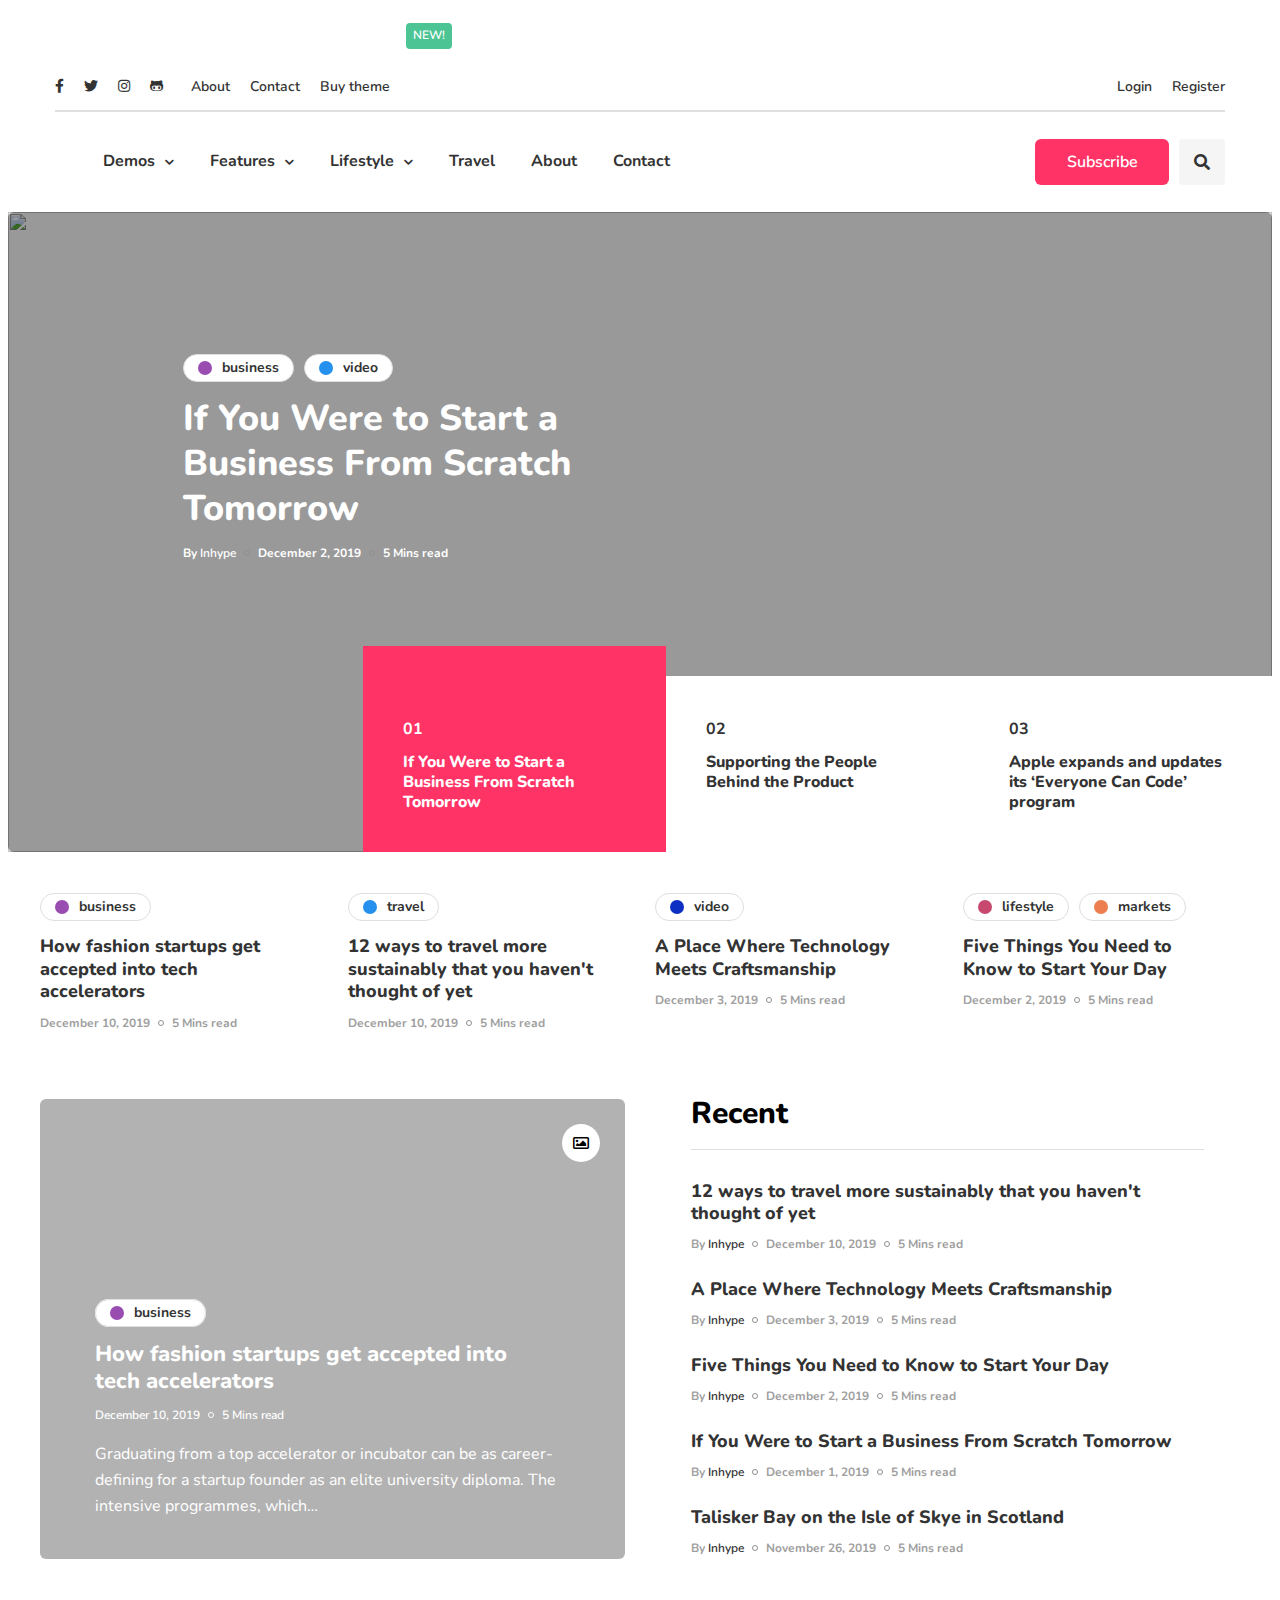
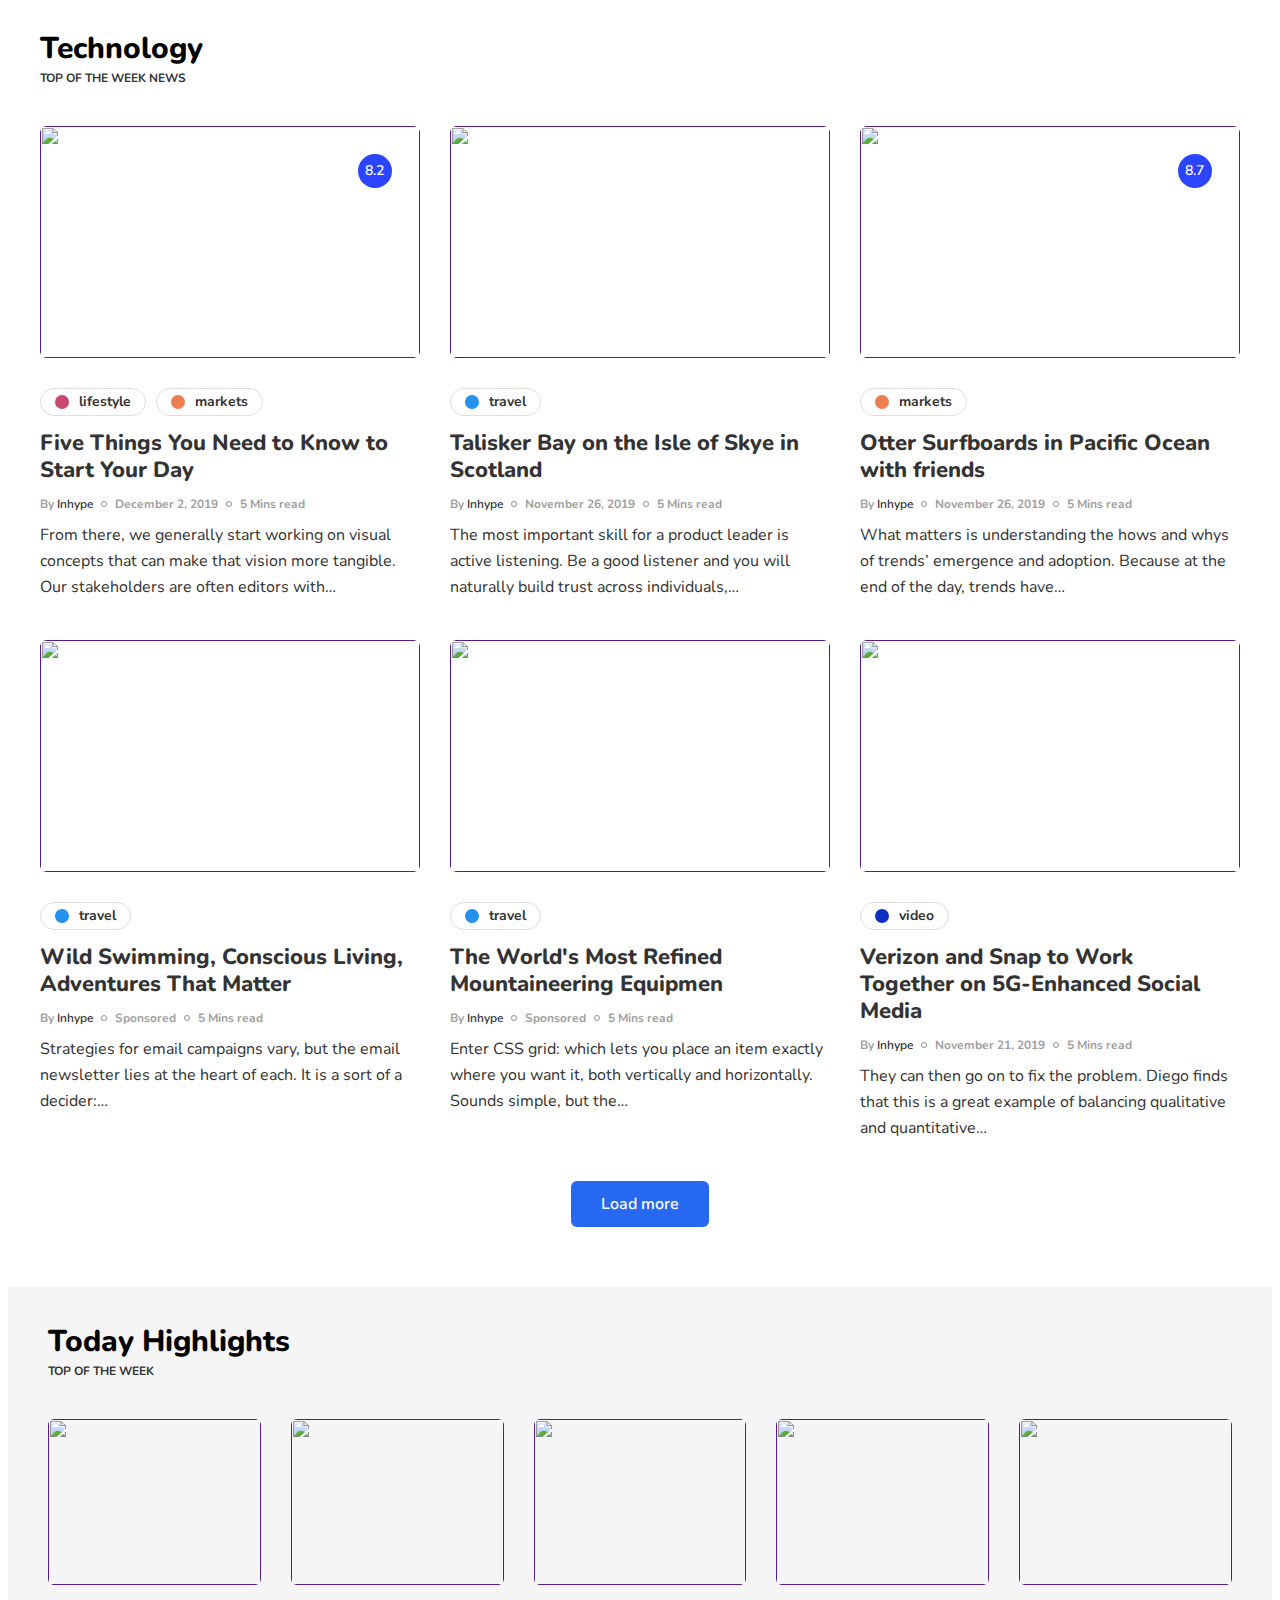
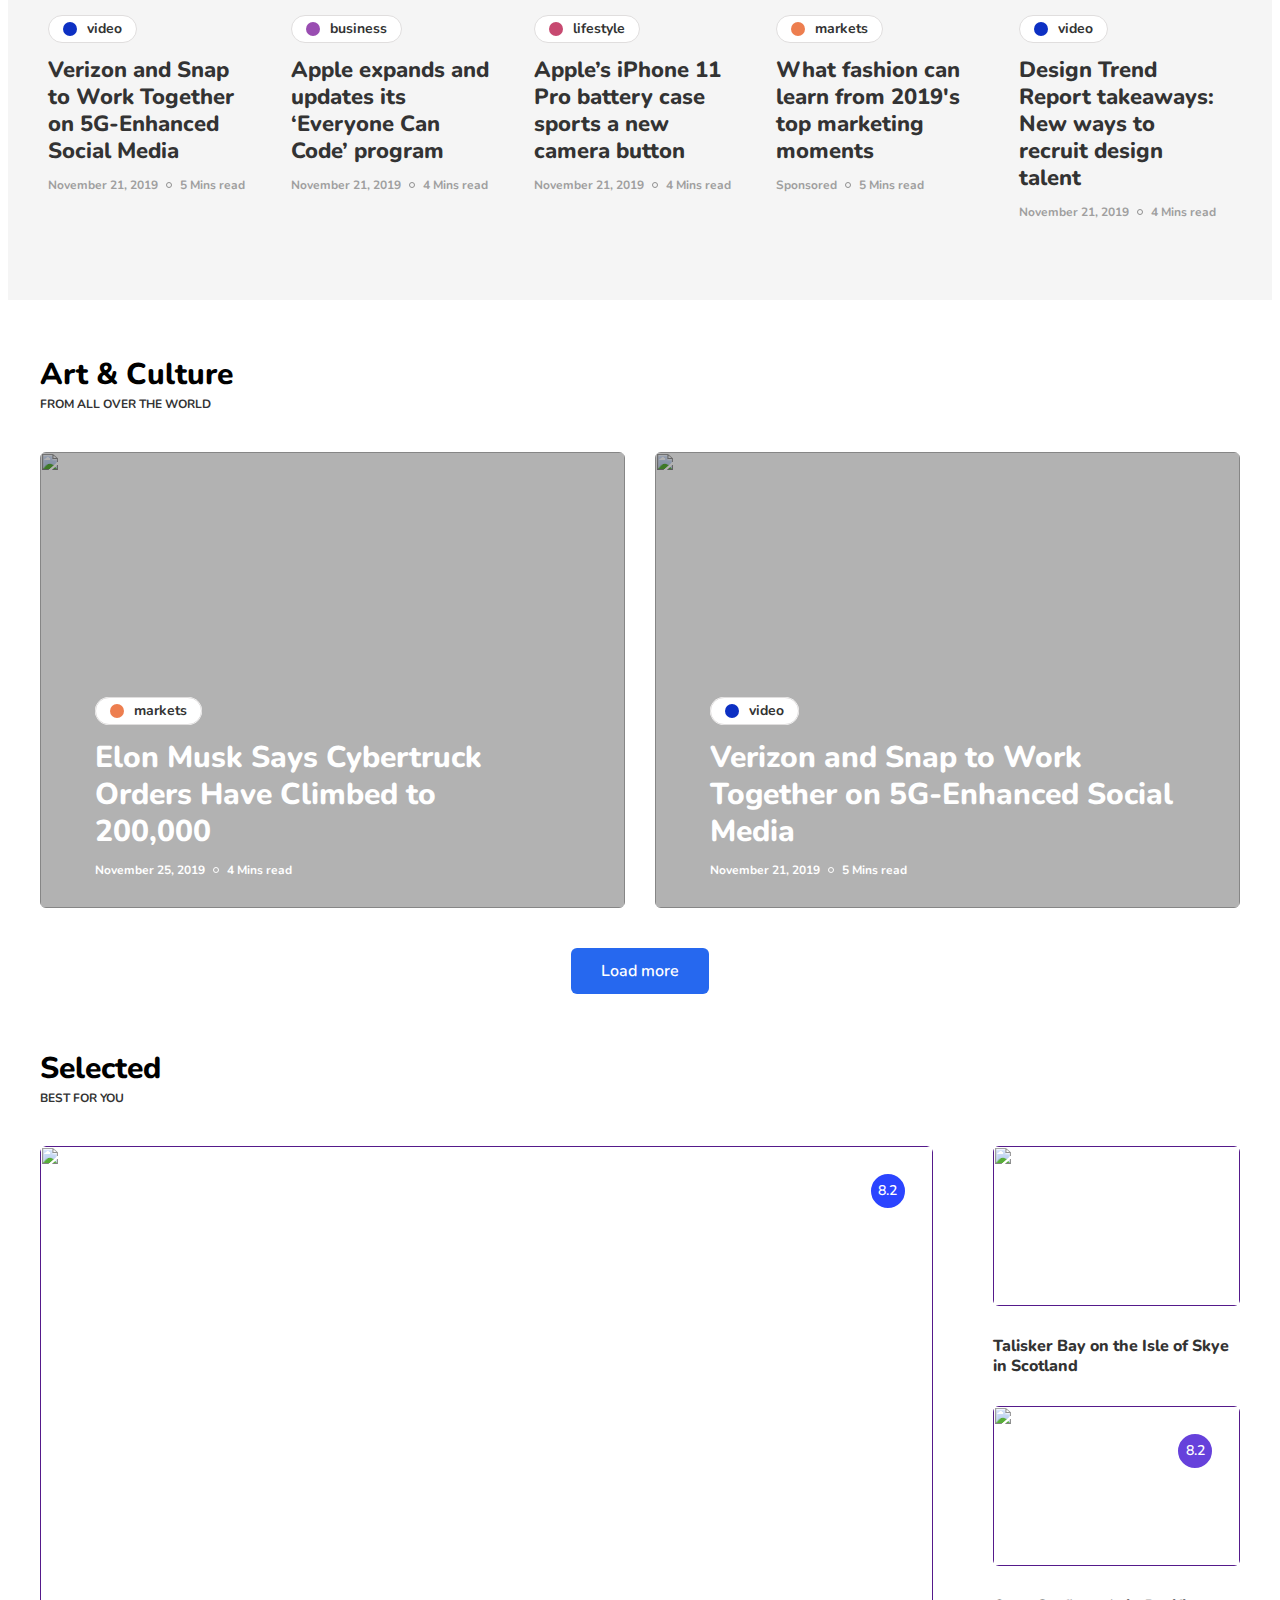
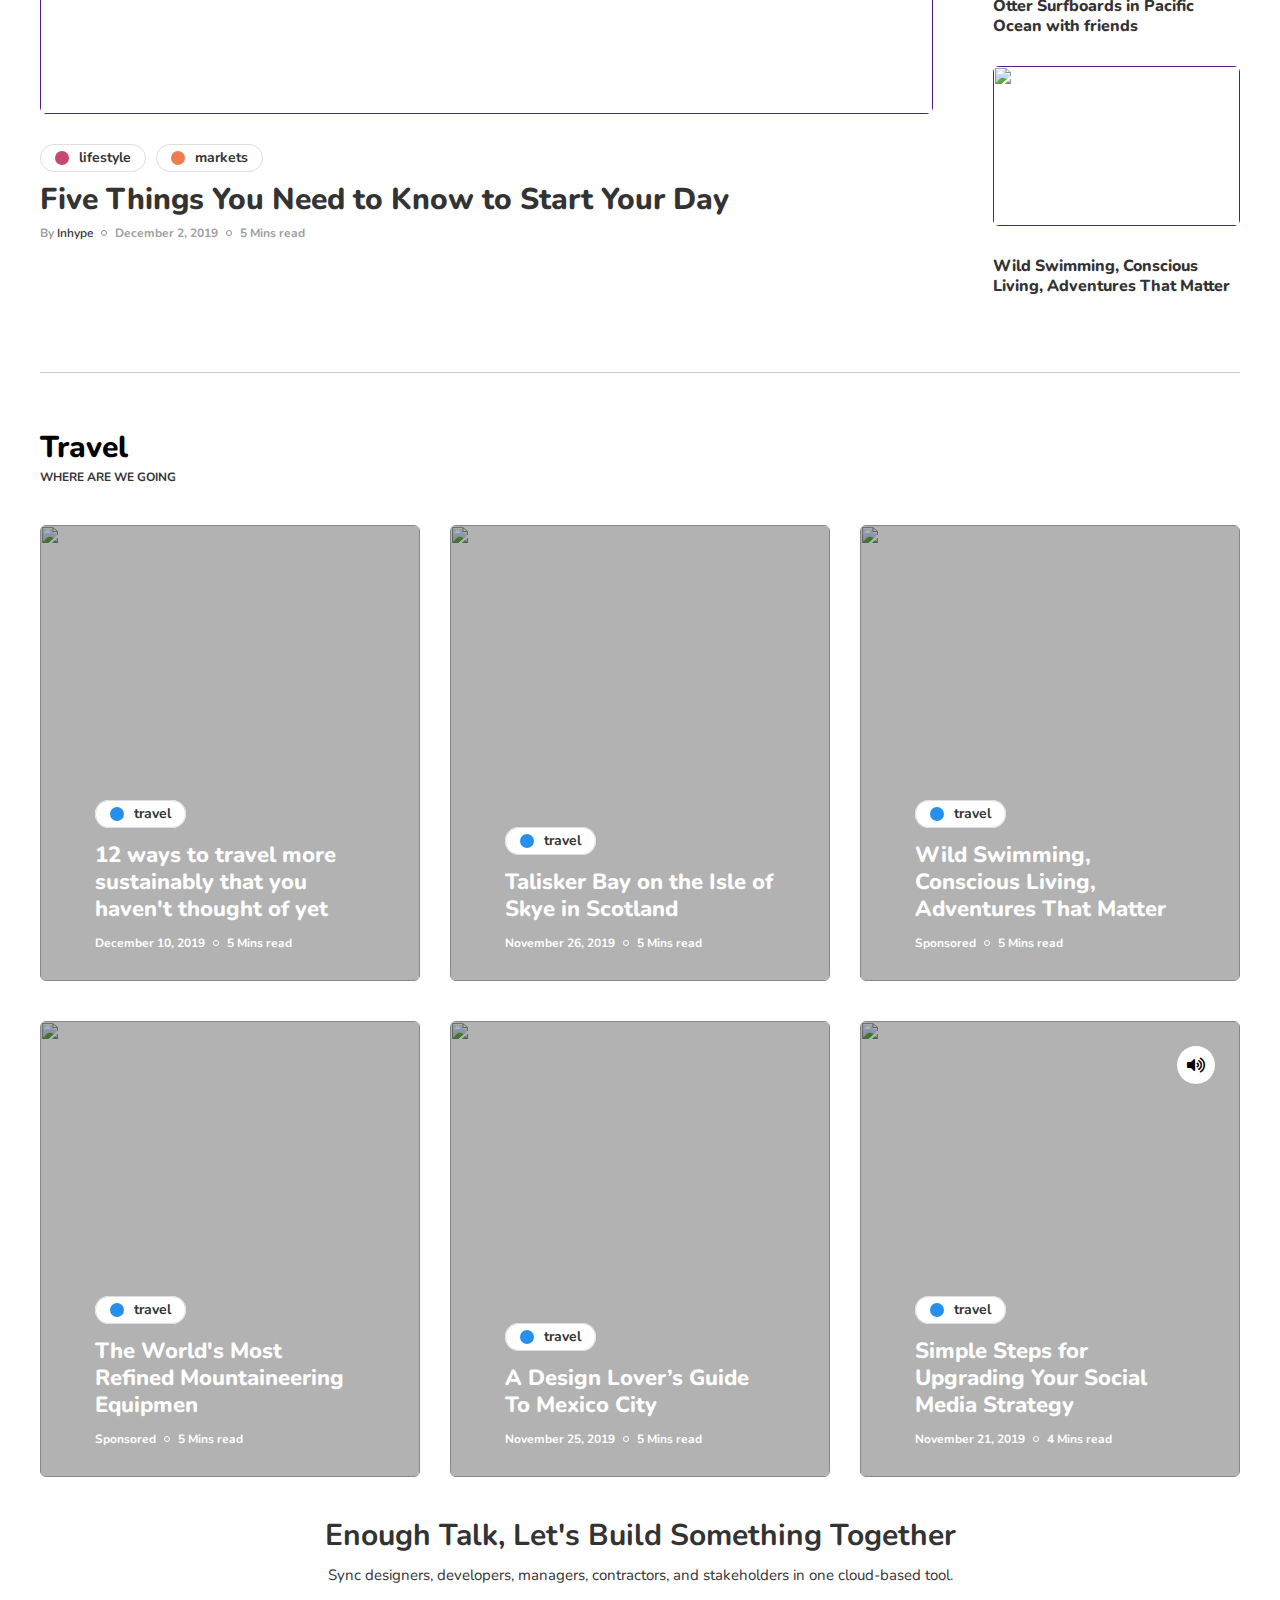
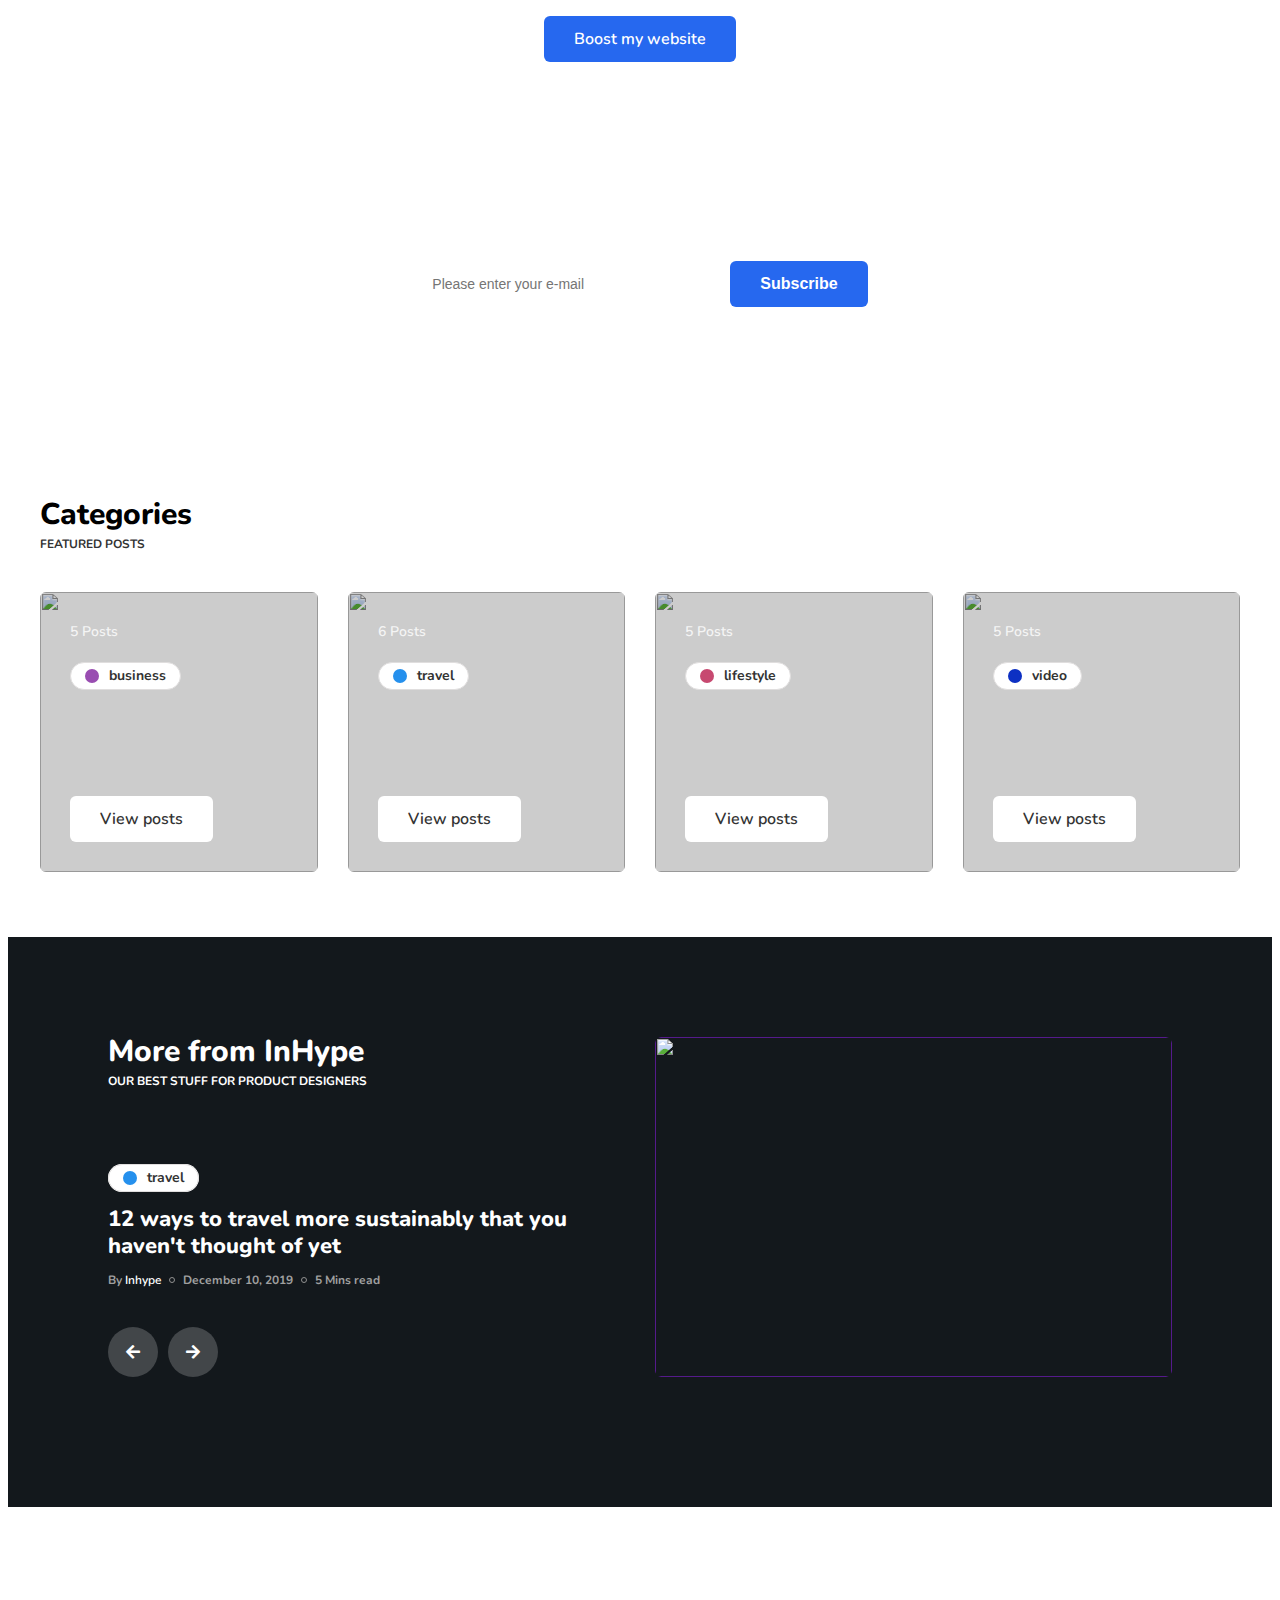
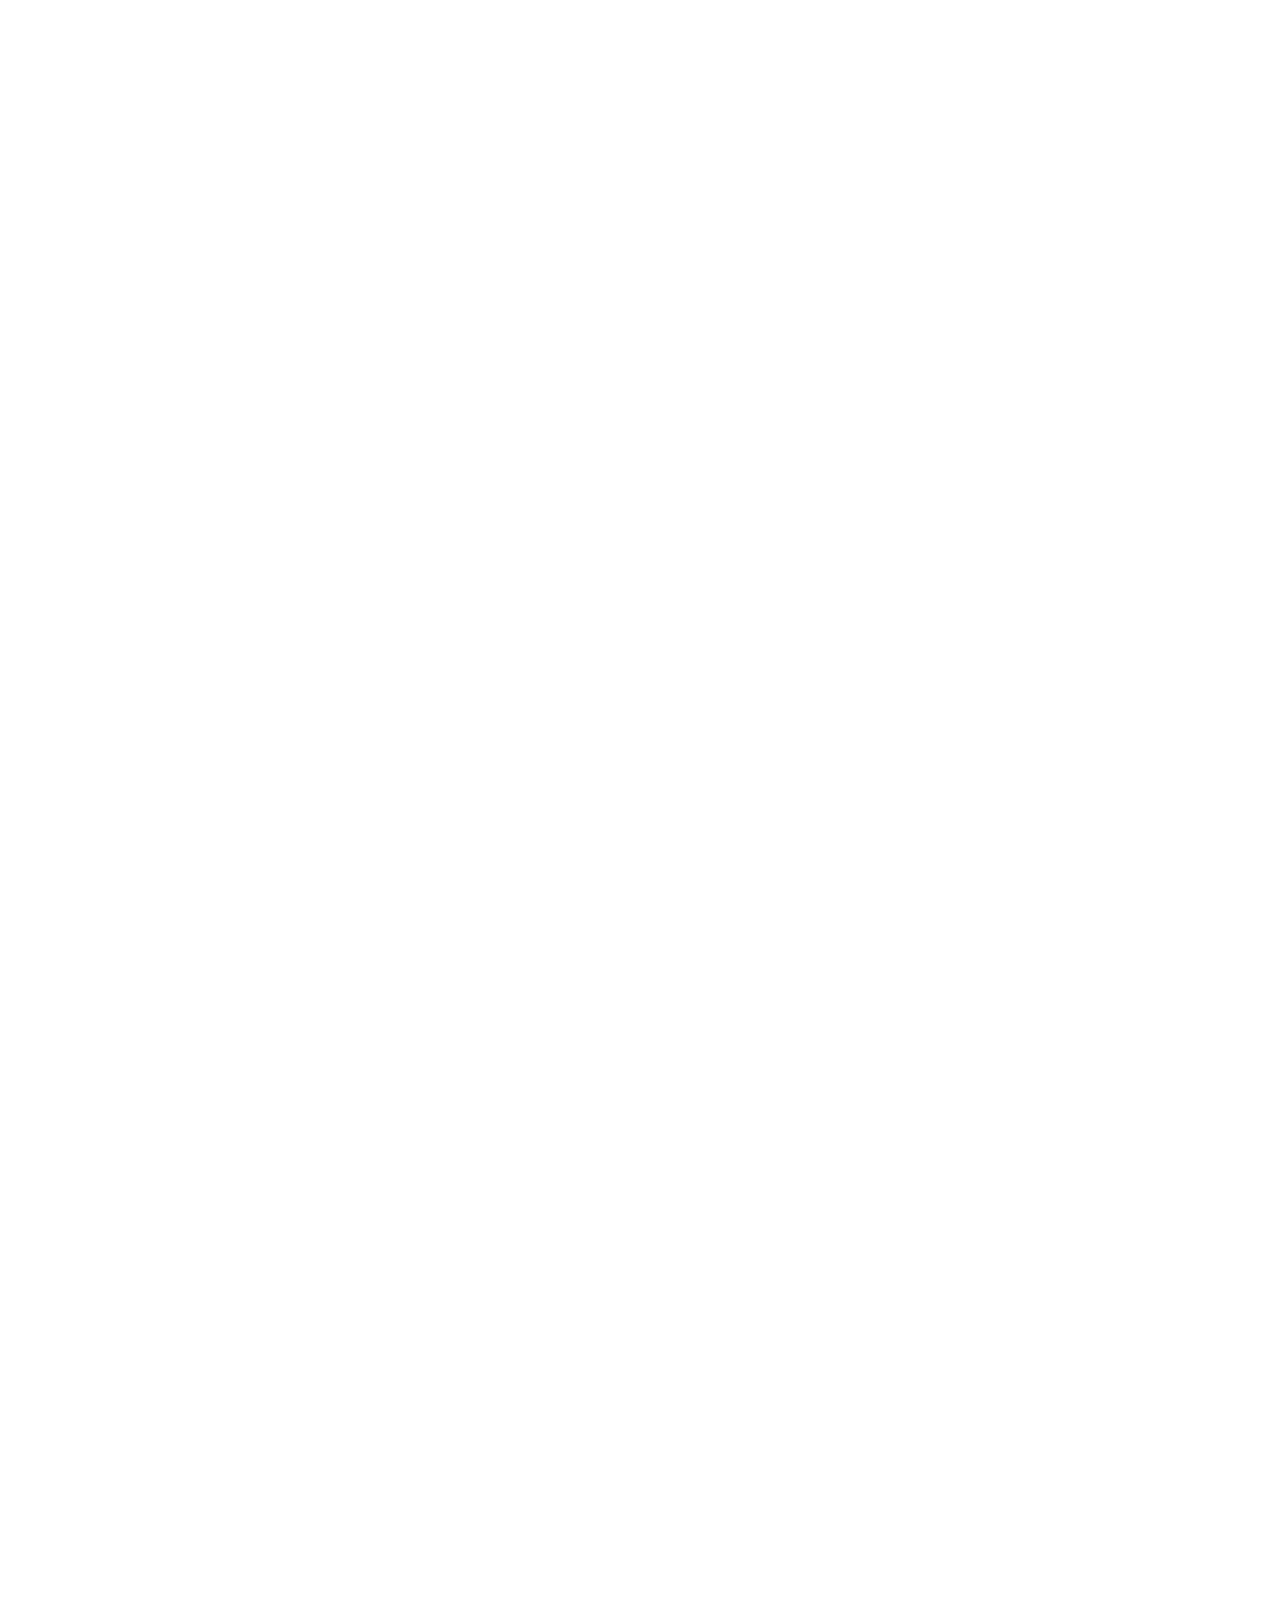
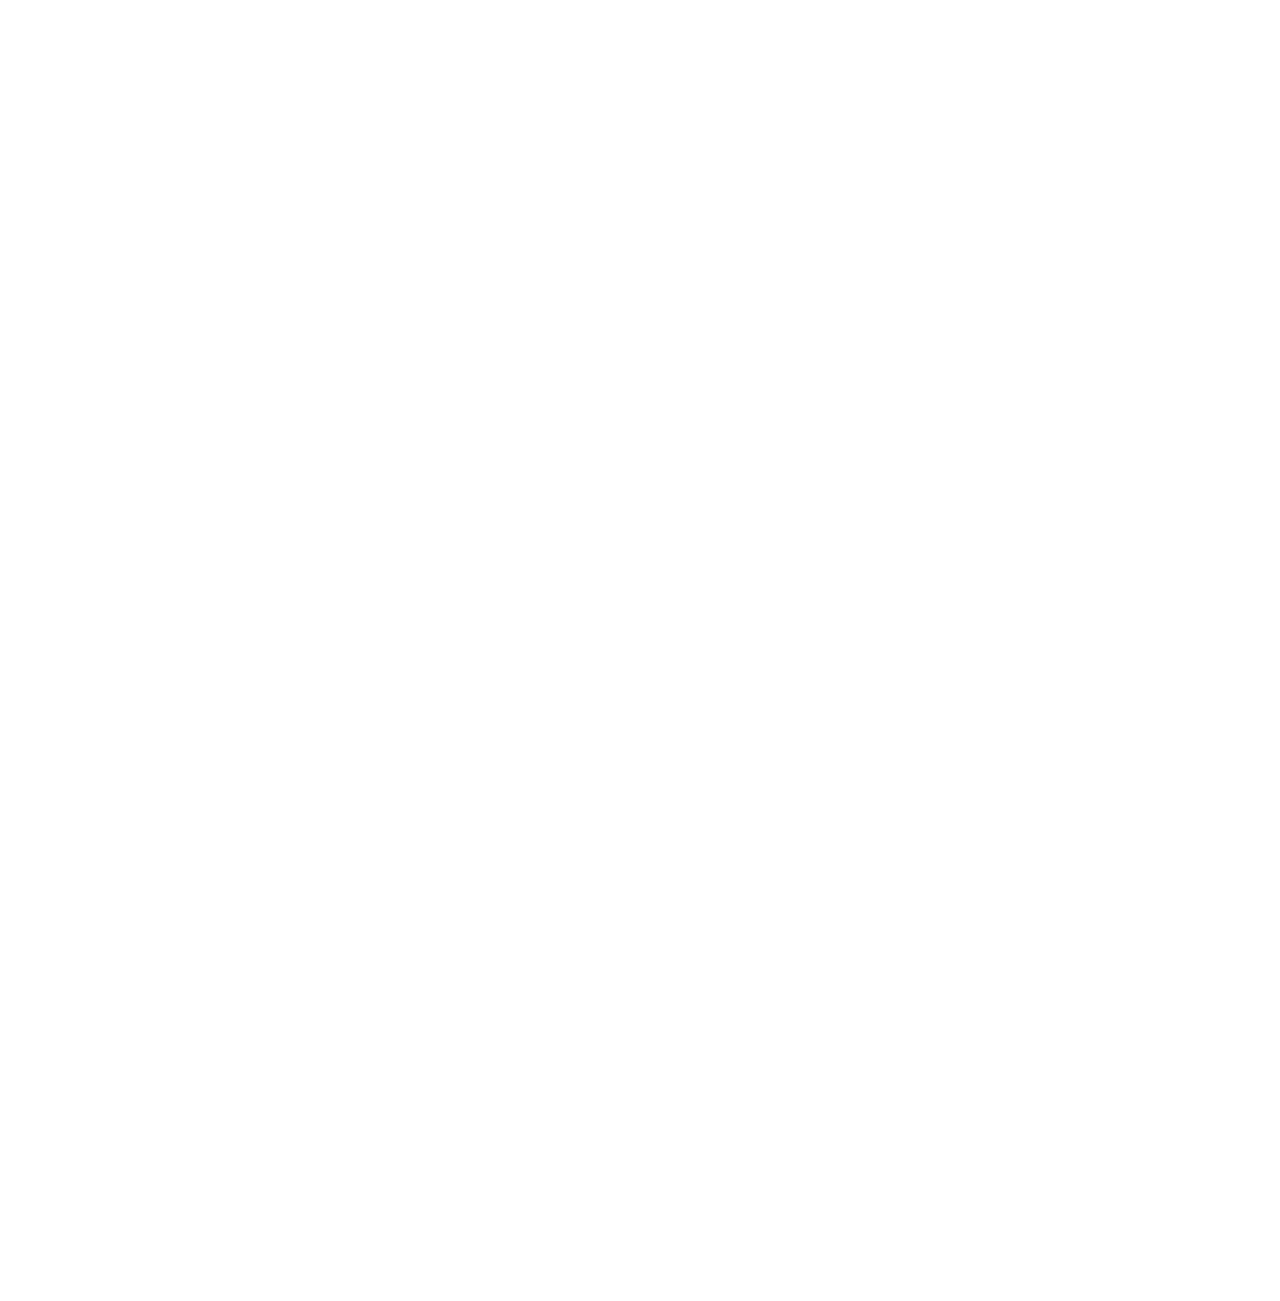
==== commit 1b505521: "done more from" ====
--- a/index.html
+++ b/index.html
@@ -1736,7 +1736,7 @@
                             </div>
                         </div>
 
-                        <div class="col l-3 m-t-40">
+                        <div class="col l-3">
                             <div class="row">
                                 <div class="col l-12">
                                     <div class="item-small">
@@ -2160,6 +2160,73 @@
                 </div>
                 <!-- End: Categories -->
             </div>
+
+            <div class="content-morefrom">
+                <div class="grid wide">
+                    <div class="morefrom-main">
+                        <div class="morefrom-item">
+                            <div class="row">
+                                <div class="col l-6">
+                                    <div class="morefrom-item__title">
+                                        <div class="content-title">
+                                            <h3 class="content-title__main morefrom-textcolor">More from InHype</h3>
+                                            <h4 class="content-title__desc morefrom-textcolor">OUR BEST STUFF FOR PRODUCT DESIGNERS</h4>
+                                        </div>
+                                    </div>
+
+                                    <div class="morefrom-item__info">
+                                        <div class="tag-info">
+                                            <div class="info__cate">
+                                                <a href="#" class="info__cate-link">
+                                                    <span class="cate-dot cate-dot--blue"></span>
+                                                    <span class="cate-title">Travel</span>
+                                                </a>
+                                            </div>
+                                            <h3 class="tag-info__title">
+                                                <a href=""
+                                                    class="tag-info__title-link post-item__info-link post-item__info-size-m">
+                                                    12 ways to travel more sustainably that you haven't thought of yet
+                                                </a>
+                                            </h3>
+                                            <div class="tag-info__date">
+                                                <div class="tag-info__by">
+                                                    <span>By</span>
+                                                    <a class="tag-info__by-slider" href="">Inhype</a>
+                                                </div>
+                                                <div class="tag-info__dot"></div>
+                                                <time class="tag-info__date-time">December 10,
+                                                    2019</time>
+                                                <div class="tag-info__dot"></div>
+                                                <div class="tag-info__realtime">5 Mins read</div>
+                                            </div>
+                                        </div>
+                                    </div>
+                                </div>
+
+                                <div class="col l-6">
+                                    <a href="" class="item-content__link morefrom-content__link">
+                                        <div class="item-content__container-img">
+                                            <img src="https://wp.wp-preview.com/inhype/inhype-1/wp-content/uploads/2019/12/inhype1-photos-22-1-1140x694.jpg"
+                                                alt="" class="item-content__img">
+                                        </div>
+                                        <div class="item-content__overlay"></div>
+                                        <div class="item-content__book morefrom-content__book"></div>
+                                    </a>
+                                </div>
+                            </div>
+                        </div>
+
+                        <div class="morefrom-icons">
+                            <div class="morefrom-icons__left">
+                                <i class="morefrom-icon__left fas fa-arrow-left"></i>
+                            </div>
+                            <div class="morefrom-icons__right">
+                                <i class="morefrom-icon__right fas fa-arrow-right"></i>
+                            </div>
+                        </div>
+                    </div>
+                </div>
+            </div>
         </div>
 
         <footer class="footer"></footer>
--- a/assets/css/base.css
+++ b/assets/css/base.css
@@ -350,6 +350,7 @@
     width: 100%;
     overflow: hidden;
     margin-bottom: 30px;
+    border-radius: 6px;
 }
 
 .item-content__book {
--- a/assets/css/main.css
+++ b/assets/css/main.css
@@ -946,6 +946,10 @@
 }
 
 /* Categories */
+.content-categories {
+    margin-bottom: 60px;
+}
+
 .categories-item {
     position: relative;
     height: 280px;
@@ -1012,3 +1016,113 @@
     position: relative;
     top: 106px;
 }
+
+/* More from InHype */
+.content-morefrom {
+    background-color: #13181C;
+    padding: 100px 100px 50px 100px;
+}
+
+.morefrom-main {
+
+}
+
+.morefrom-item__info {
+
+}
+
+.morefrom-info__title-link {
+    font-size: 2.2rem;
+}
+
+.morefrom-item {
+
+}
+
+.morefrom-item__title {
+    margin-bottom: 60px;
+    padding-bottom: 15px;
+}
+
+.morefrom-icons {
+    position: relative;
+    display: inline-flex;
+    cursor: pointer;
+    bottom: 80px;
+}
+
+.morefrom-icons__left {
+    margin-right: 10px;
+}
+
+.morefrom-icons__left:hover {
+    background-color: #48494b;
+}
+.morefrom-right:hover {
+    background-color: #48494b;
+}
+
+.morefrom-icons__left,
+.morefrom-icons__right {
+    color: var(--white-color);
+    background: rgba(255,255,255,0.2);
+    height: 50px;
+    width: 50px;
+    display: flex;
+    border-radius: 50%;
+}
+
+.morefrom-icon__right,
+.morefrom-icon__left {
+    margin: auto;
+    font-size: 1.6rem;
+}
+
+.morefrom-textcolor {
+    color: var(--white-color);
+}
+
+.morefrom-item__container-img {
+
+}
+
+.morefrom-item__img {
+    border-radius: 6px;
+}
+
+.morefrom-item__overlay {
+
+}
+
+.morefrom-item__book {
+
+}
+
+.morefrom-content__link {
+    text-decoration: none;
+    display: block;
+    position: relative;
+    width: 100%;
+    height: 340px;
+    overflow: hidden;
+    margin-bottom: 30px;
+    border-radius: 6px;
+}
+
+.morefrom-content__book {
+    display: block;
+    position: absolute;
+    border-top: 48px solid #2b44ff;
+    border-right: 48px solid #fff;
+    top: 100%;
+    right: -48px;
+    transition: all 0.3s ease;
+    opacity: 0;
+}
+
+.morefrom-content__link:hover .morefrom-content__book {
+    right: 0px;
+    top: calc(340px - 14%);
+    transition: all 0.25s ease;
+    opacity: 1;
+}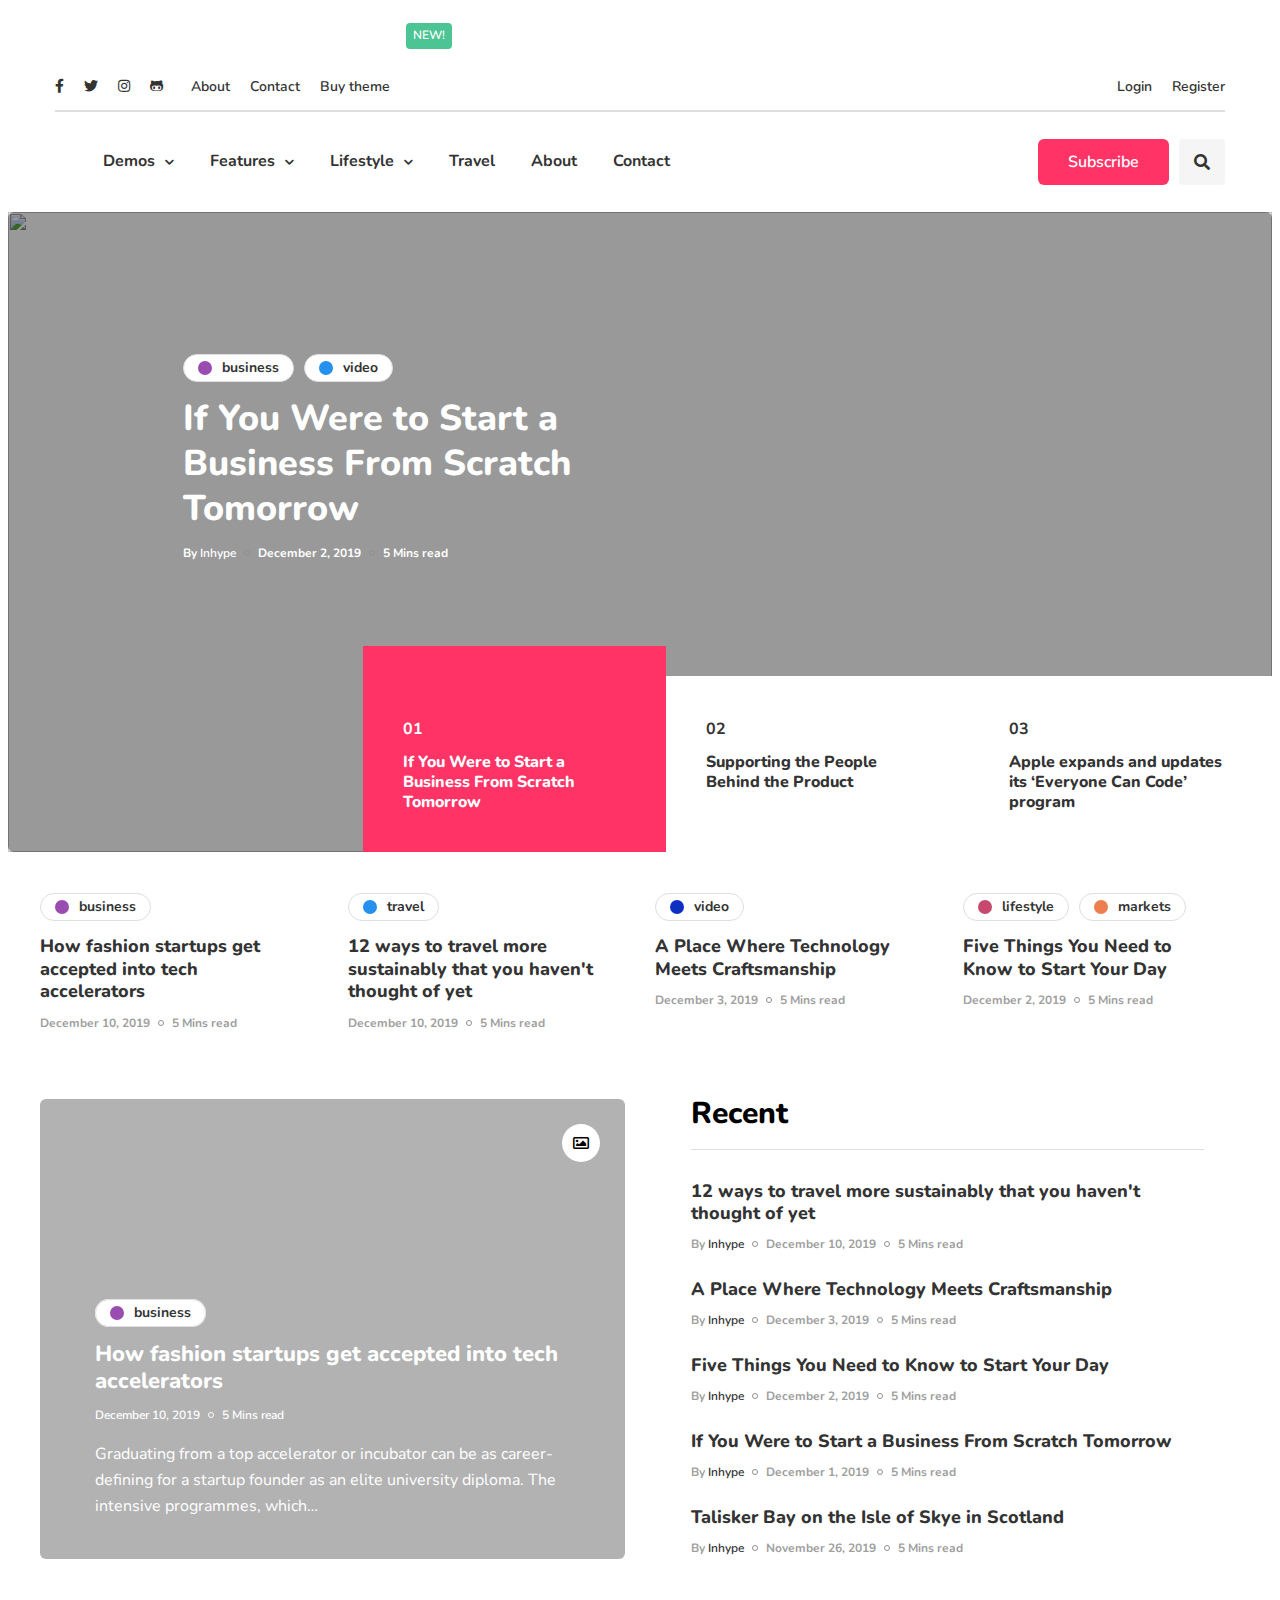
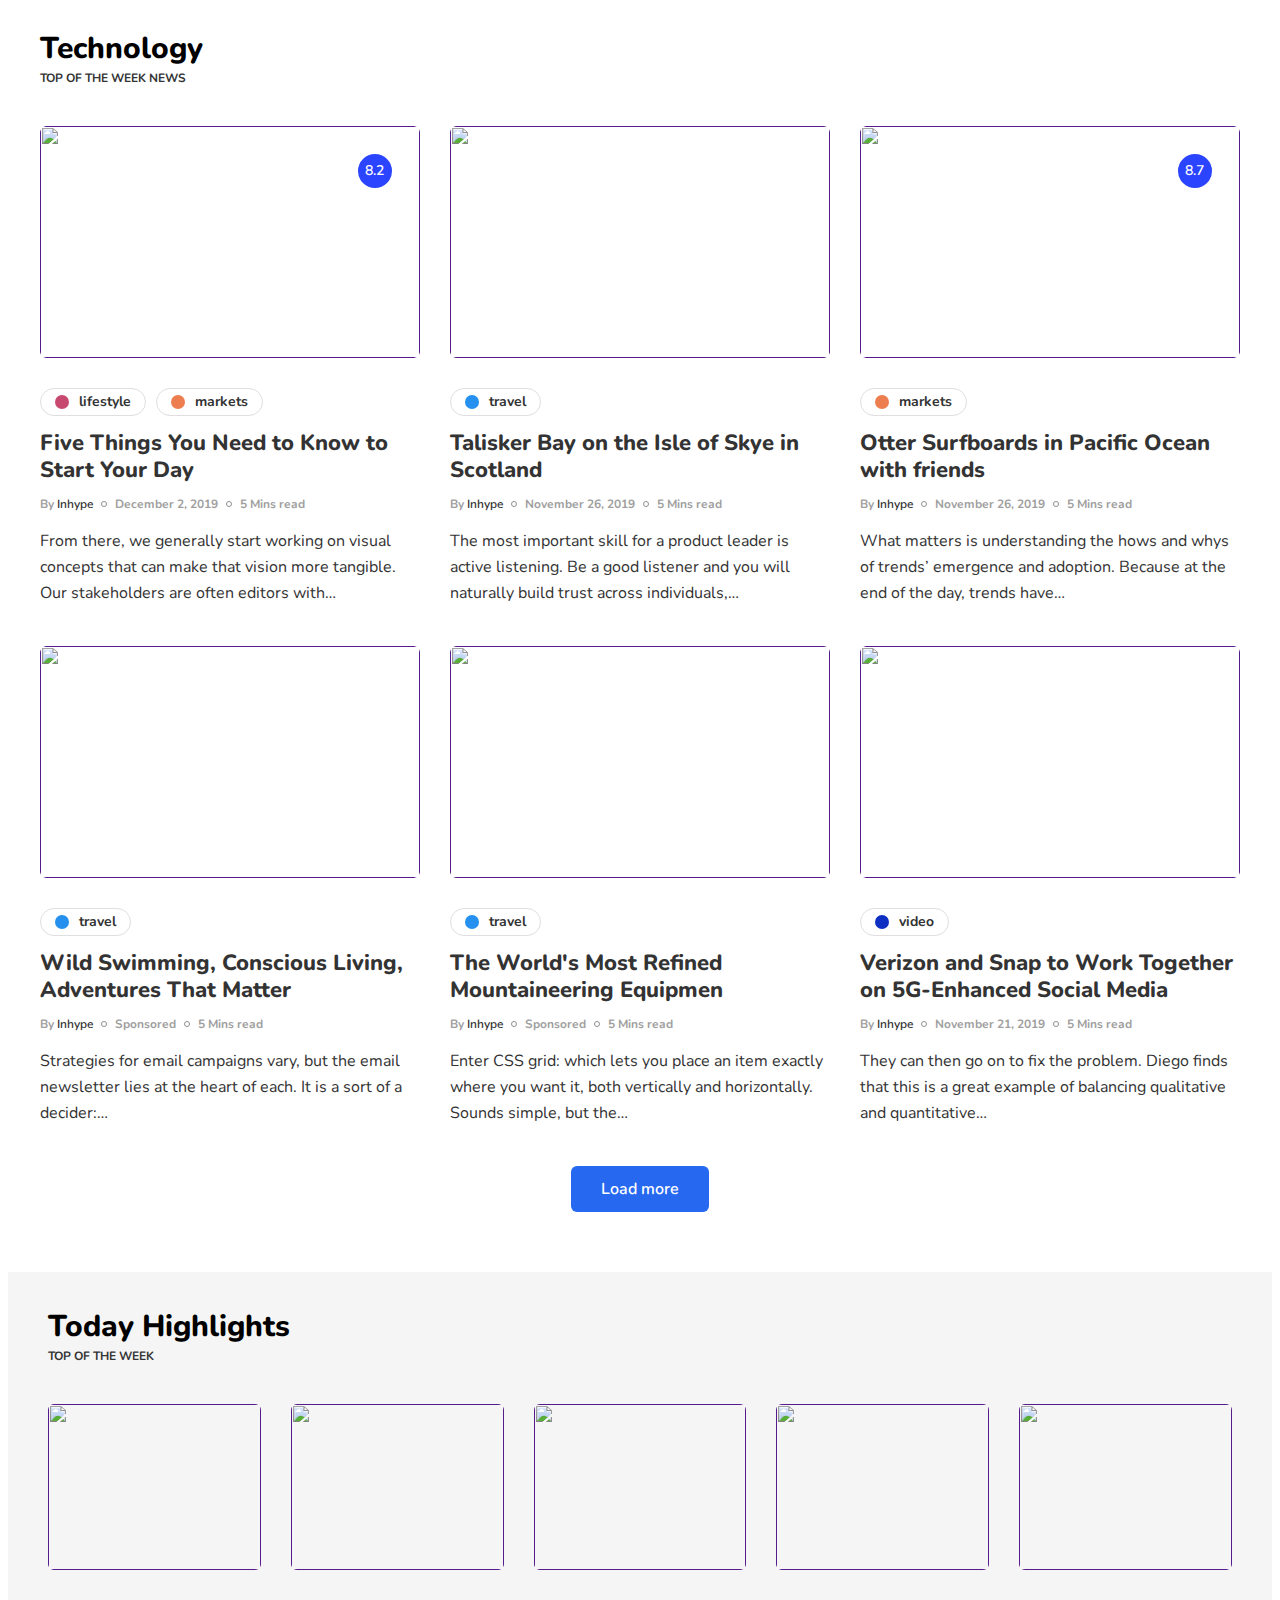
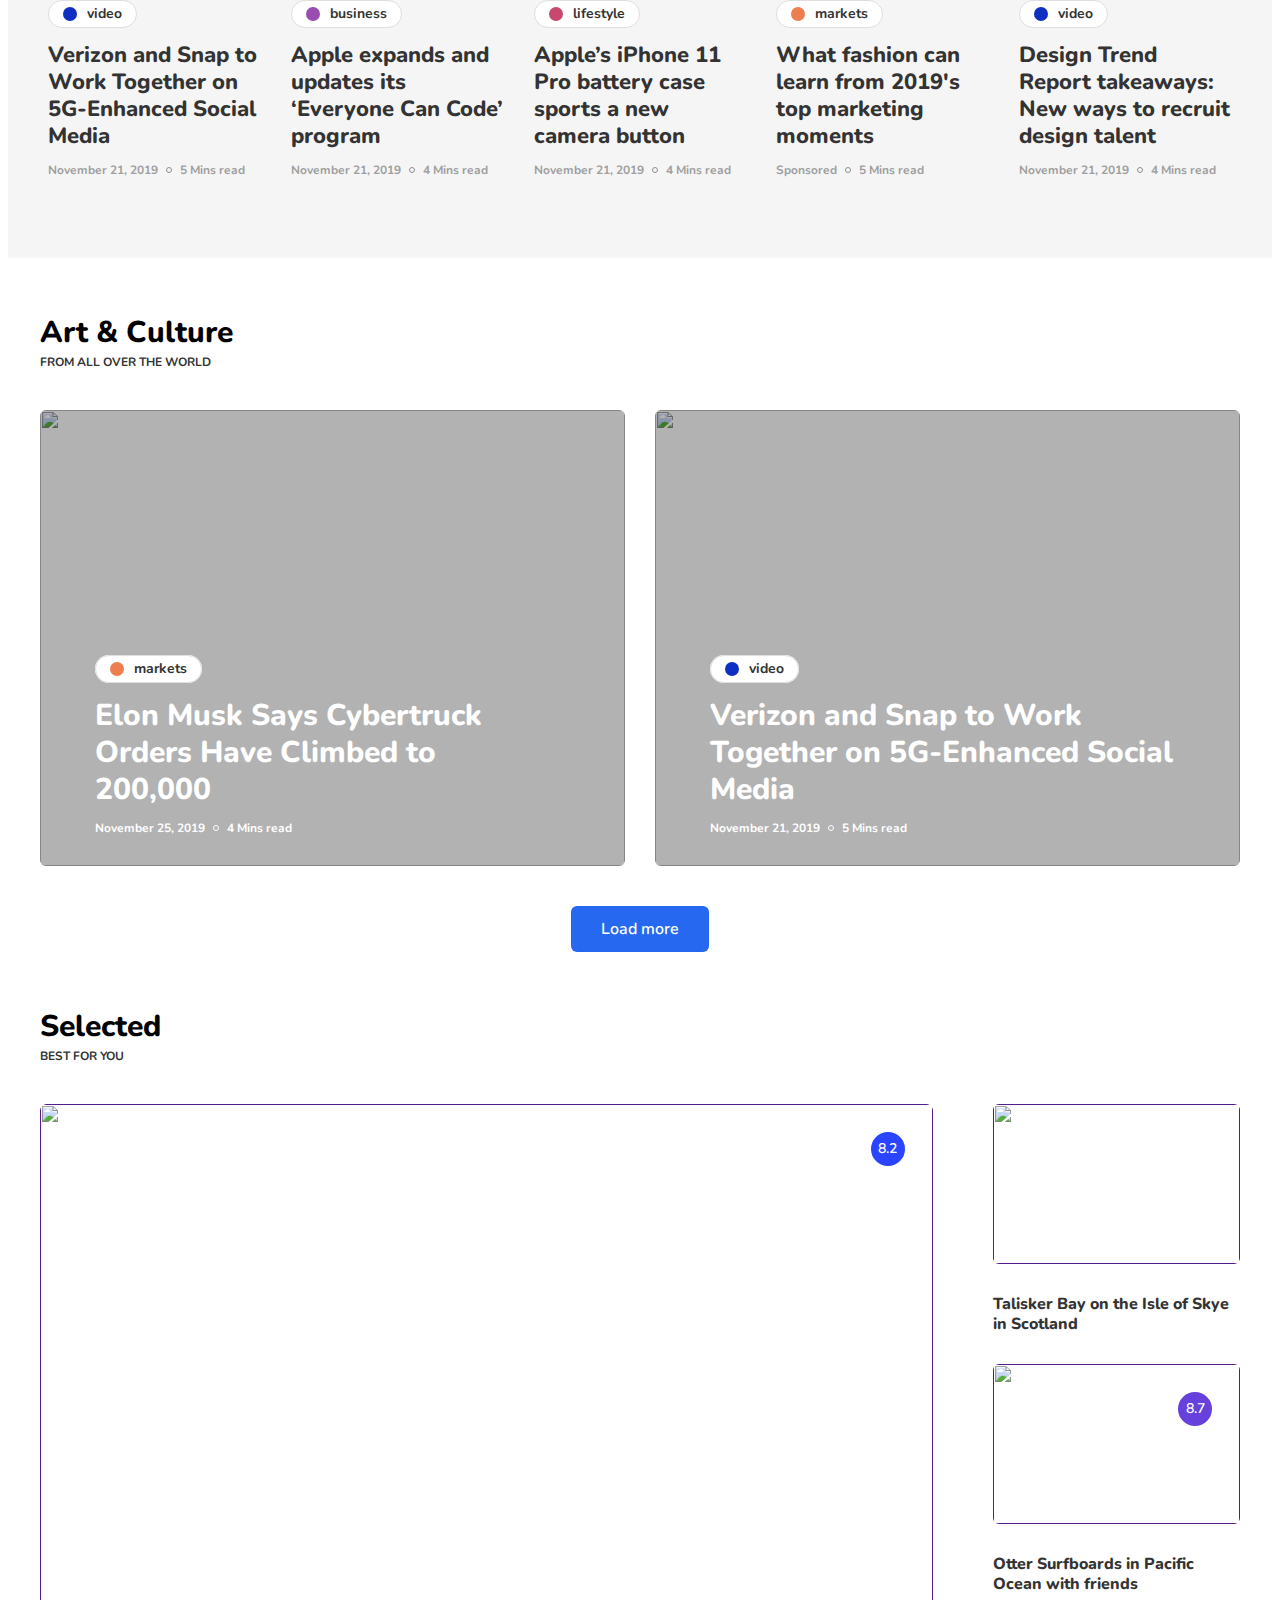
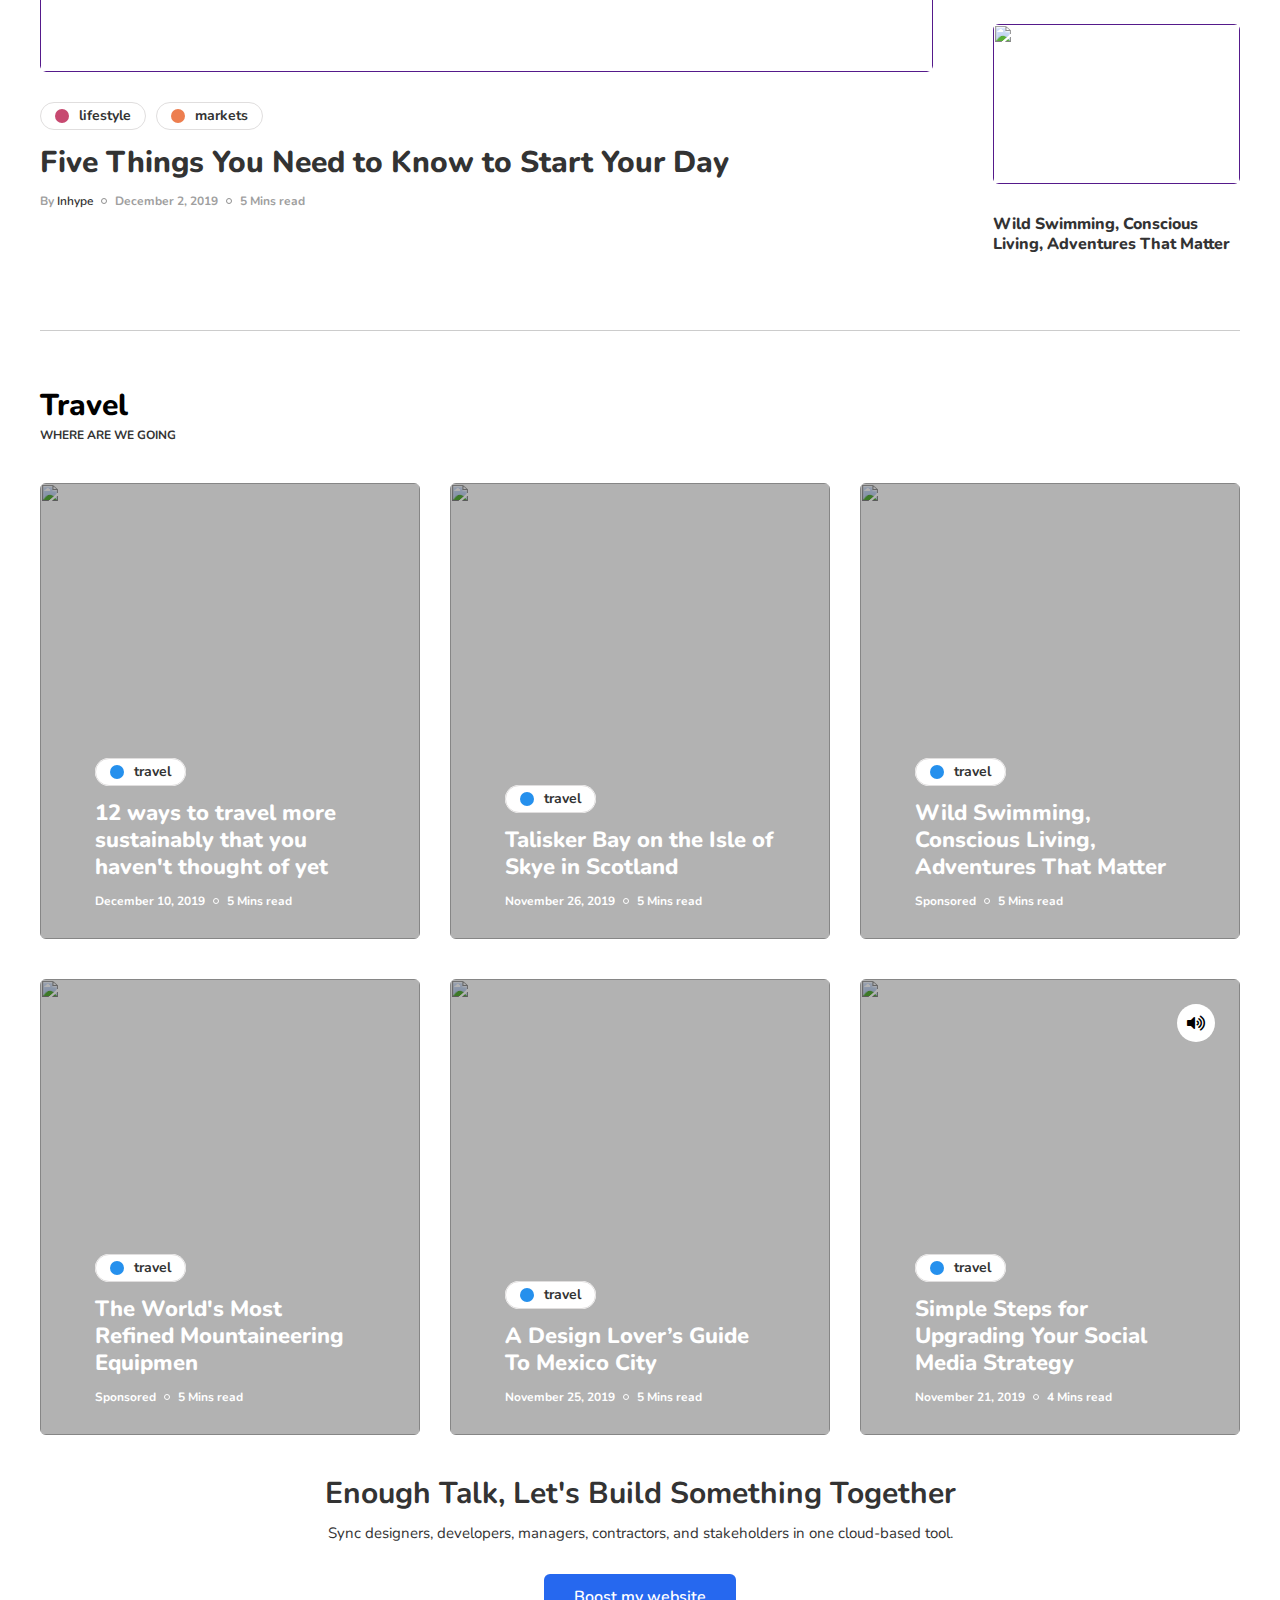
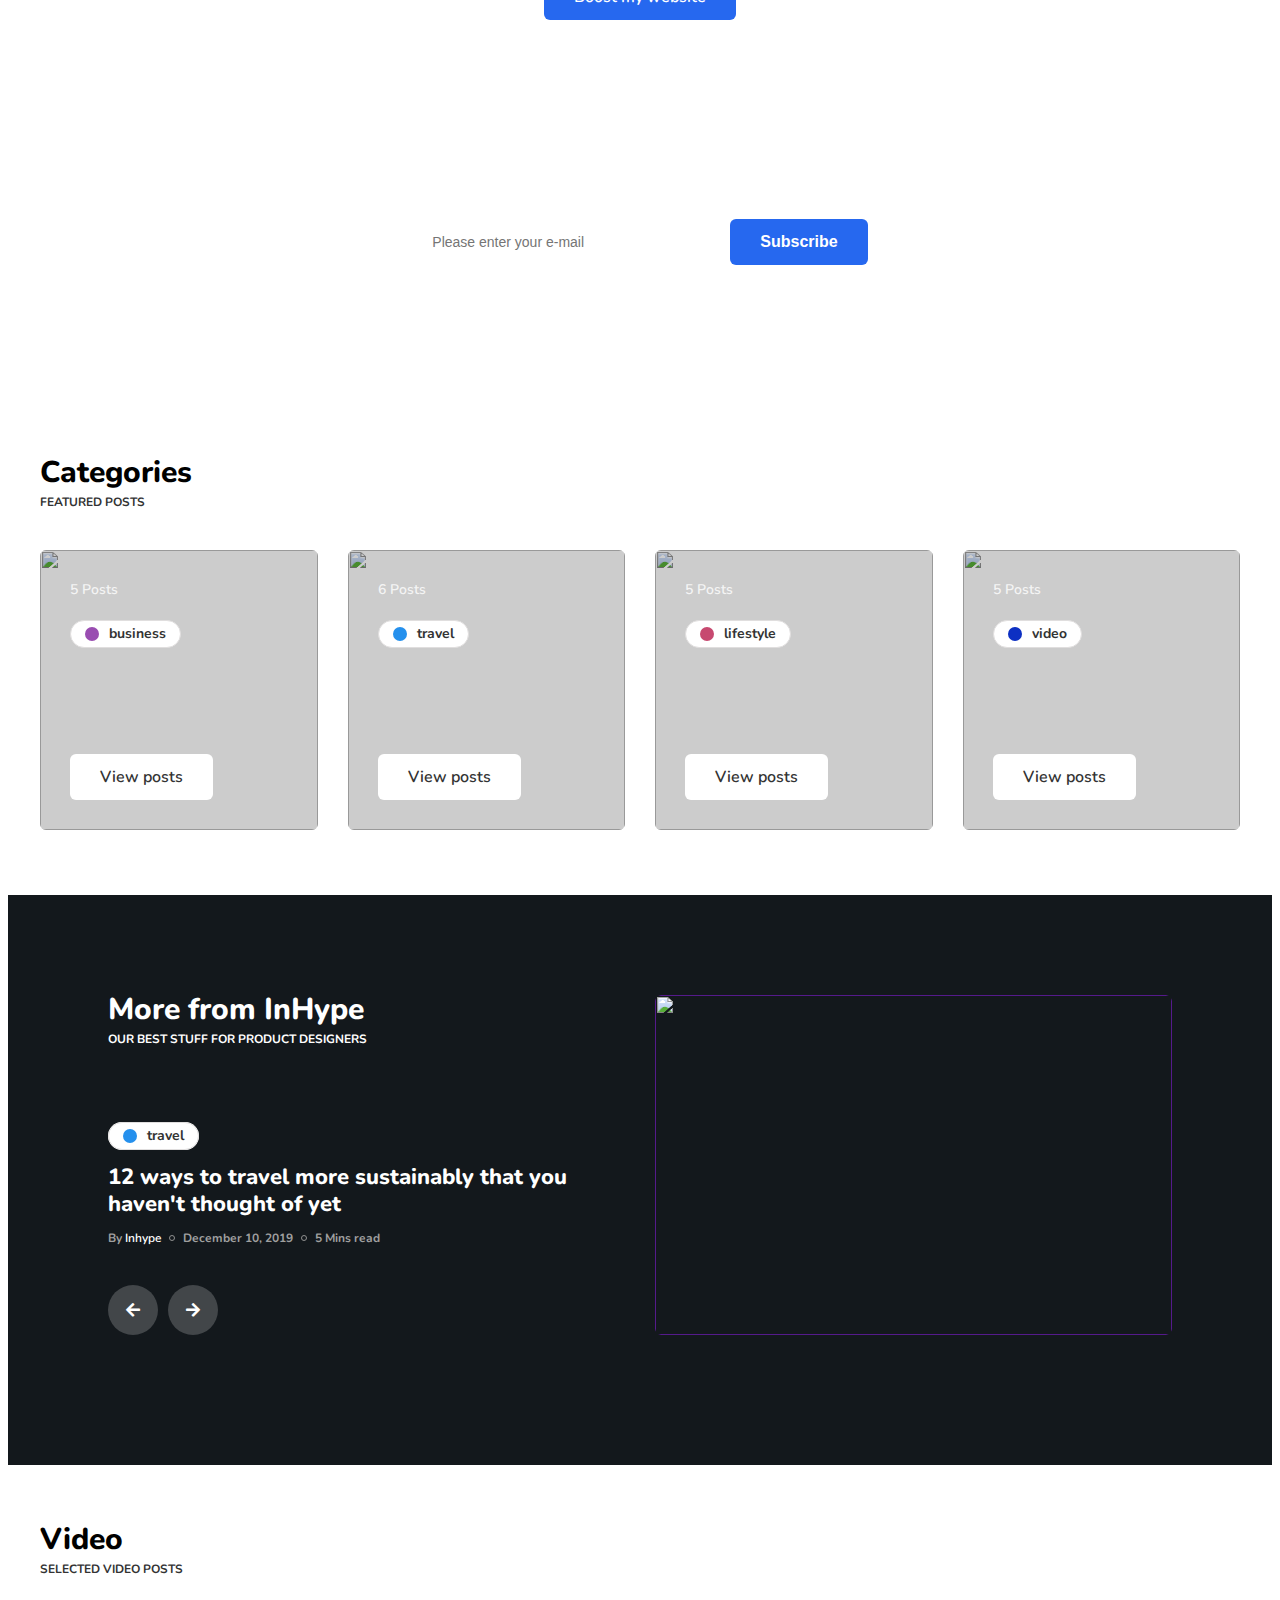
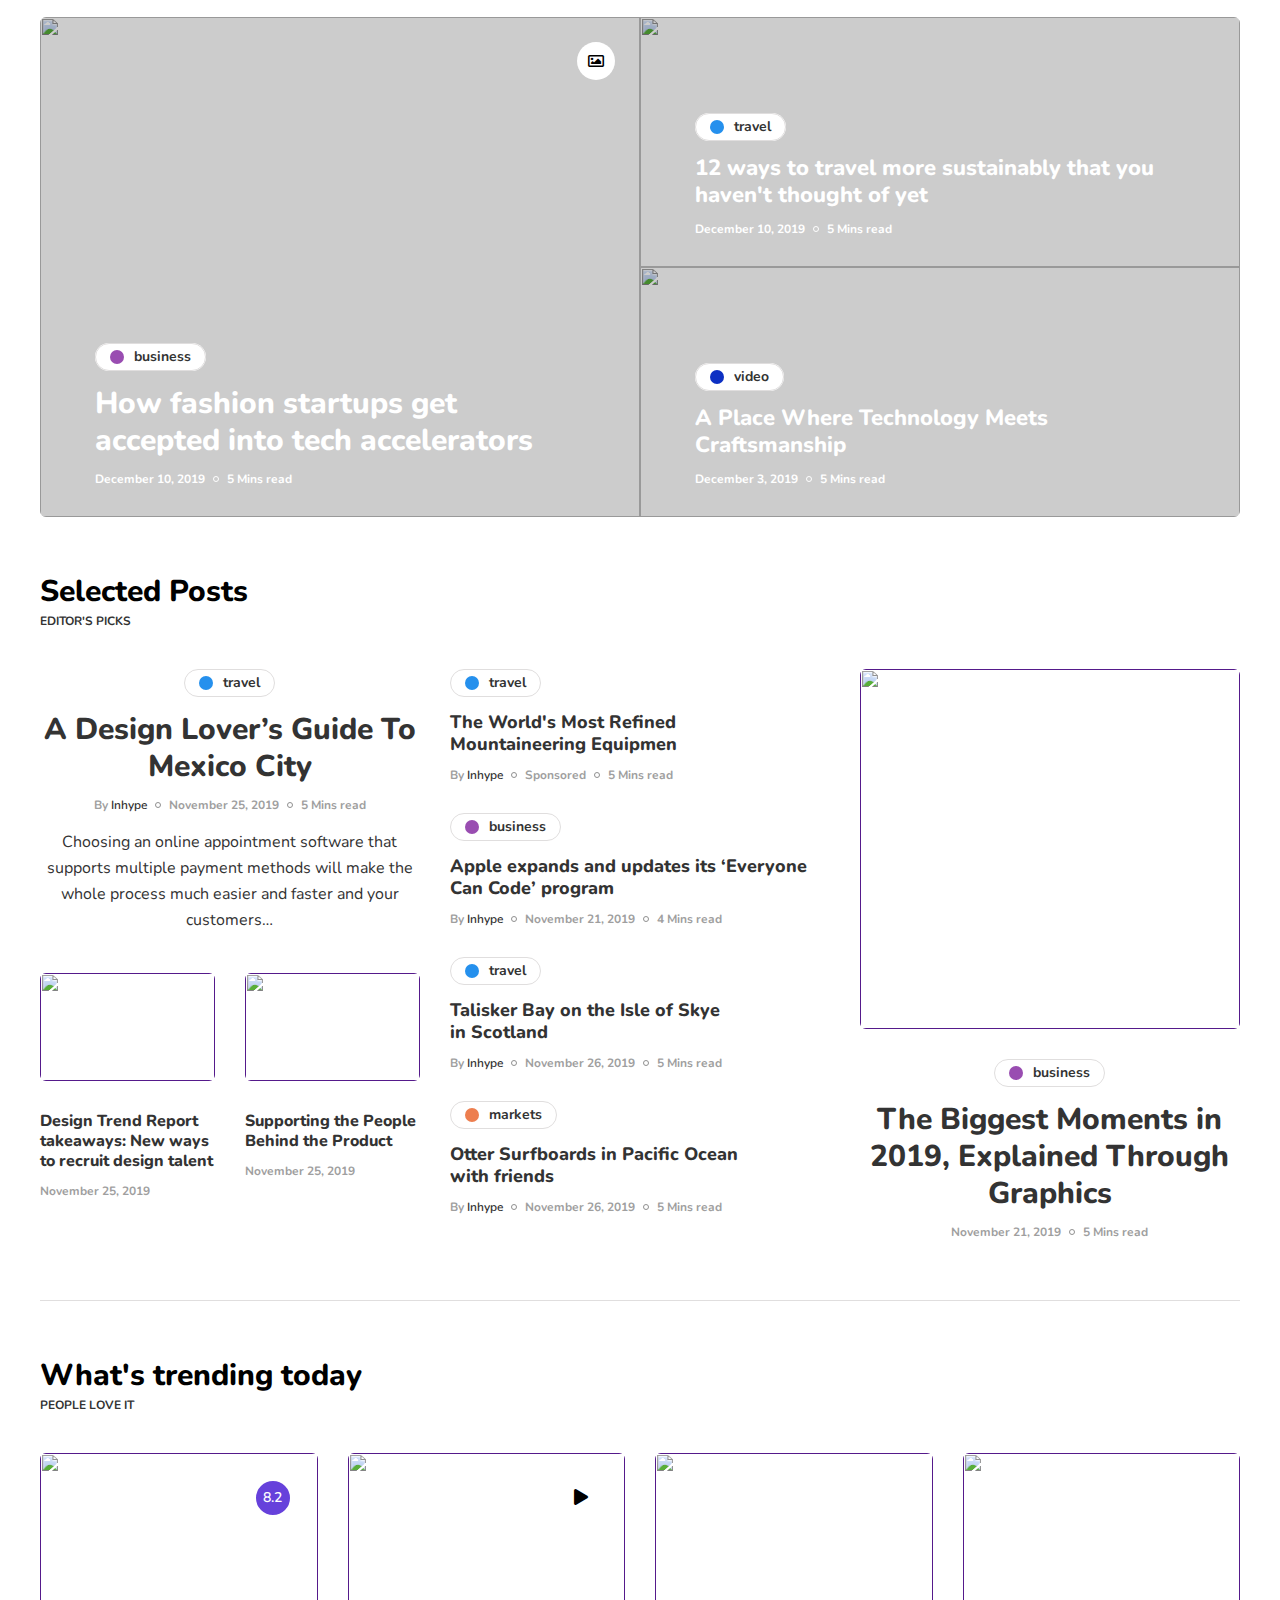
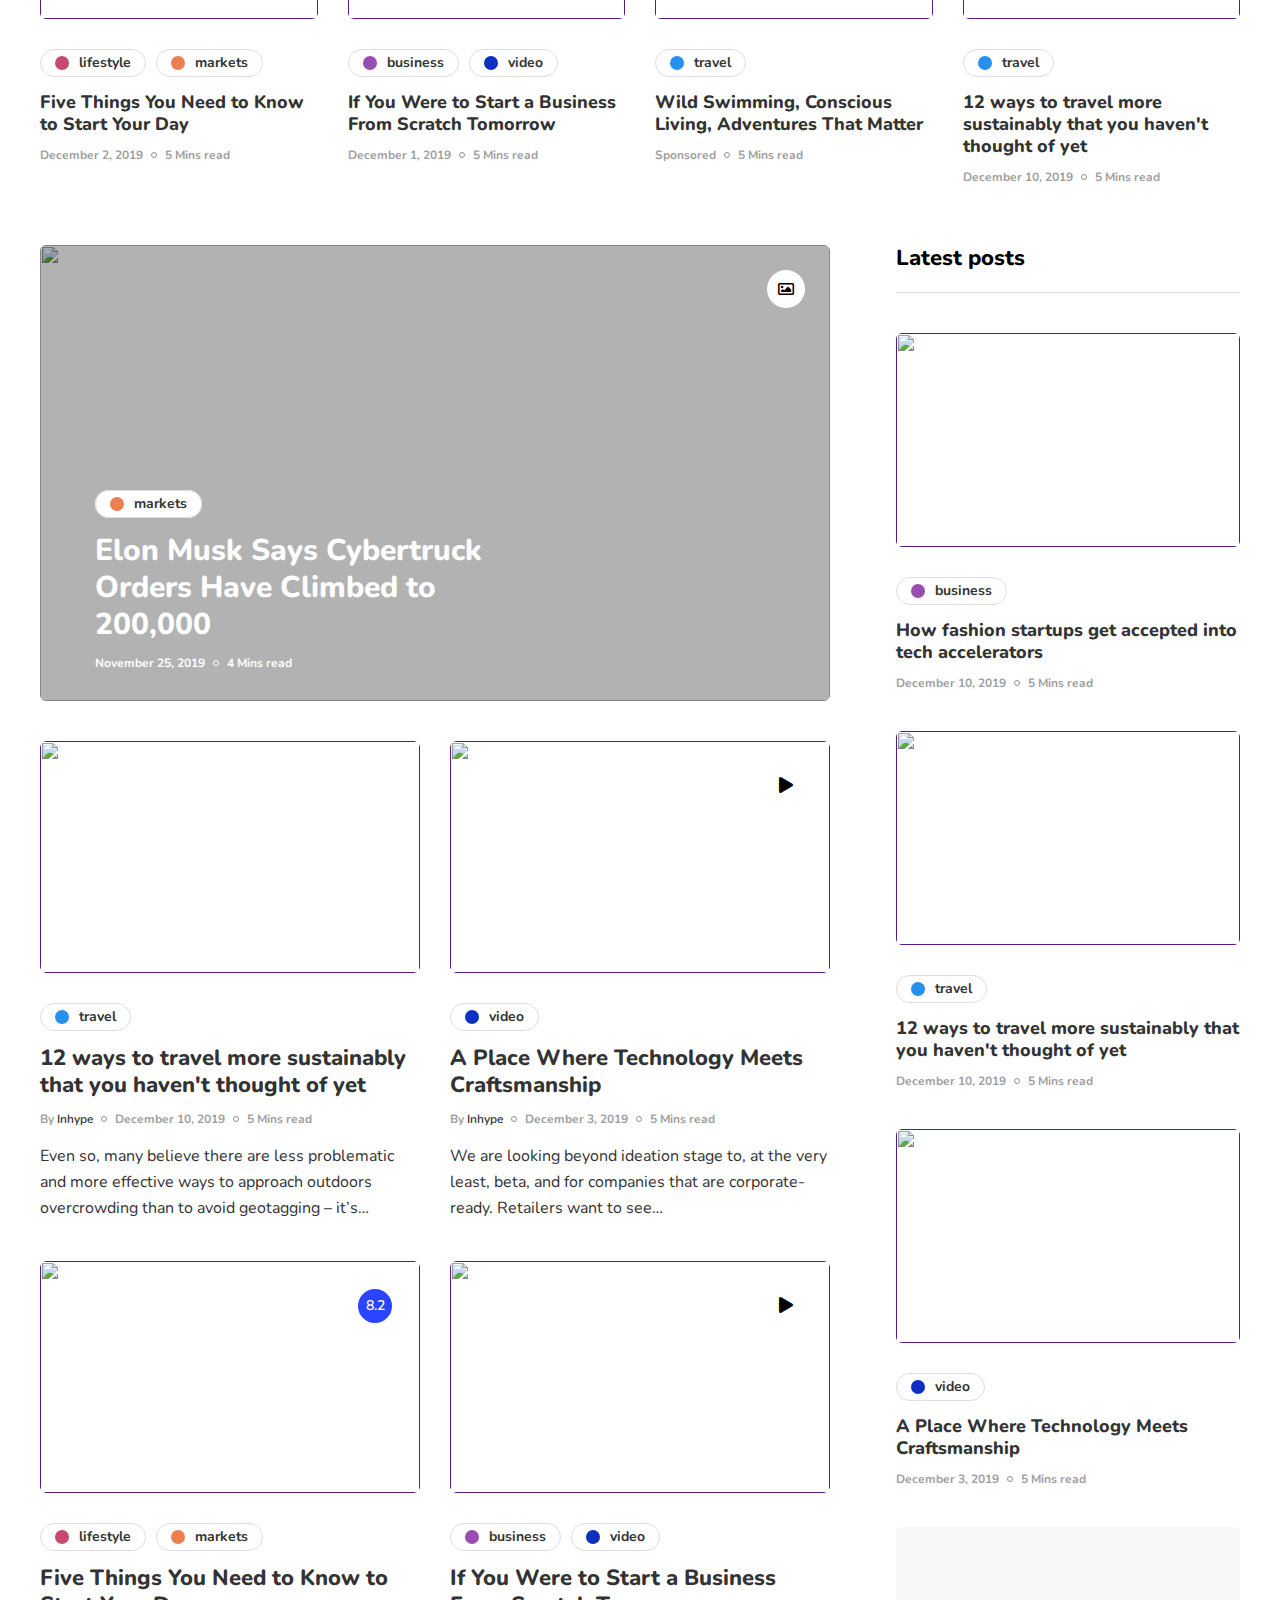
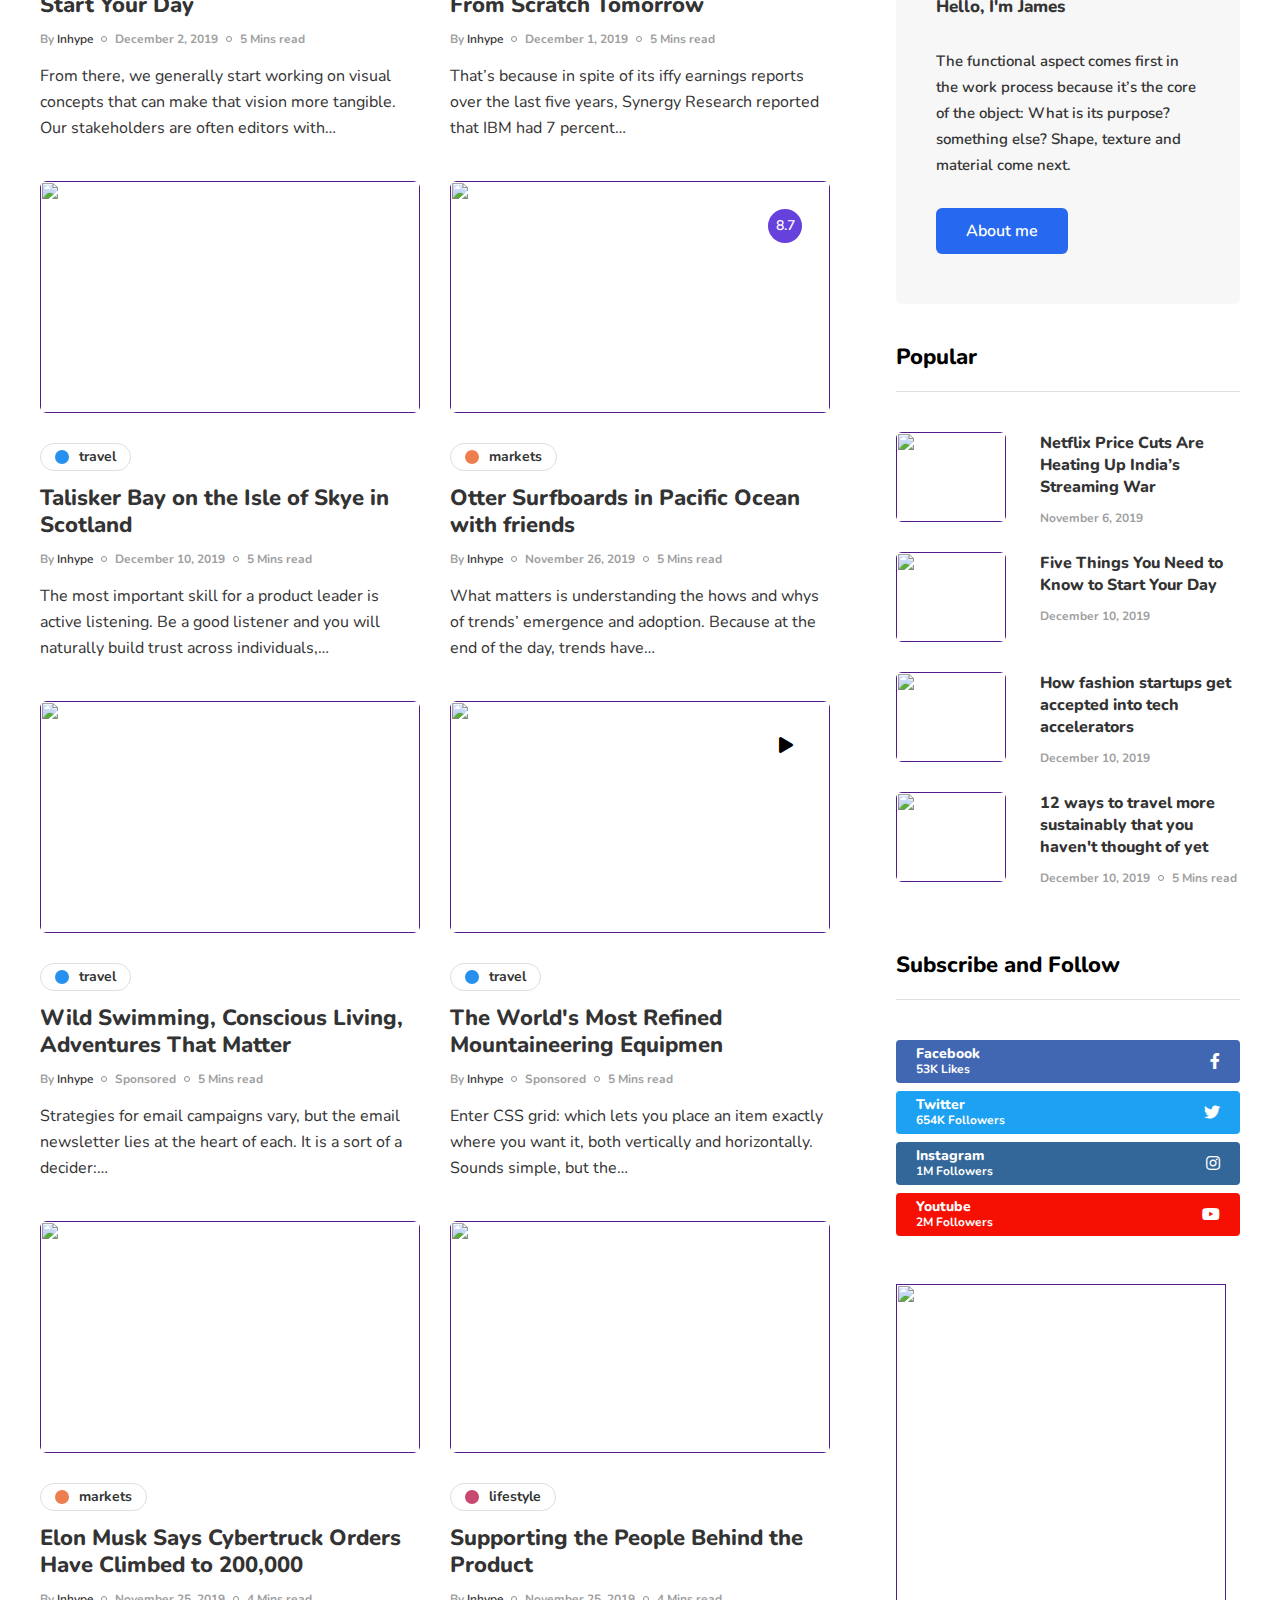
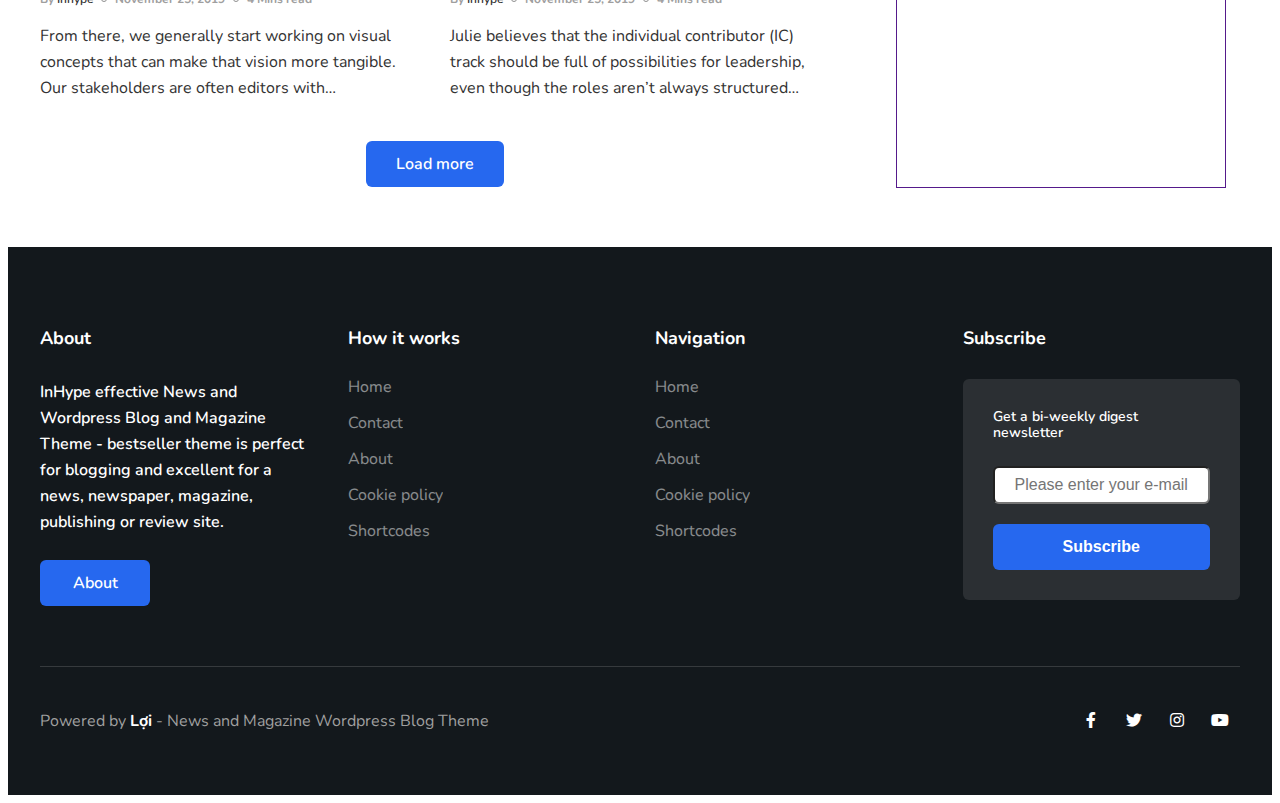
==== commit 73a6777e: "done site" ====
--- a/index.html
+++ b/index.html
@@ -1764,7 +1764,7 @@
                                             <div class="img-item__img">
                                                 <img src="https://wp.wp-preview.com/inhype/inhype-1/wp-content/uploads/2019/11/inhype1-photos-23-555x360.jpg"
                                                     alt="" class="item-content__img">
-                                                <div class="item-content__rate item-content__rate--violet">8.2</div>
+                                                <div class="item-content__rate item-content__rate--violet">8.7</div>
                                             </div>
                                             <div class="img-item__overlay"></div>
                                             <div class="img-item__book"></div>
@@ -2161,6 +2161,7 @@
                 <!-- End: Categories -->
             </div>
 
+            <!-- Begin: More from InHype -->
             <div class="content-morefrom">
                 <div class="grid wide">
                     <div class="morefrom-main">
@@ -2227,9 +2228,1376 @@
                     </div>
                 </div>
             </div>
+            <!-- End: More from InHype -->
+
+            <div class="grid wide">
+                <!-- Begin: Video -->
+                <div class="content-video">
+                    <div class="content-title-desc">
+                        <div class="content-title">
+                            <h3 class="content-title__main">Video</h3>
+                            <h4 class="content-title__desc">Selected video posts</h4>
+                        </div>
+                    </div>
+
+                    <div class="row no-gutters">
+                        <div class="col l-6 ">
+                            <div class="content-video__wrap-item">
+                                <div class="content-video__item">
+                                    <div class="content-video__wrap-img">
+                                        <img src="https://wp.wp-preview.com/inhype/inhype-1/wp-content/uploads/2019/11/ofhlstldxzk-1140x694.jpg" alt="" class="content-video__img content-video__img--border">
+                                        <div class="case-item__icon">
+                                            <i class="case-item__icon-img far fa-image"></i>
+                                        </div>
+                                        <div class="content-video__overlay content-video__img--border"></div>
+                                    </div>
+                                    <div class="content-video__info">
+                                        <div class="info-with-desc">
+                                            <div class="tag-info">
+                                                <div class="info__cate">
+                                                    <a href="#" class="info__cate-link">
+                                                        <span class="cate-dot cate-dot--violet"></span>
+                                                        <span class="cate-title">Business</span>
+                                                    </a>
+                                                </div>
+                                                <h3 class="tag-info__title">
+                                                    <a href=""
+                                                        class="tag-info__title-link post-item__info-link">
+                                                        How fashion startups get accepted into tech accelerators
+                                                    </a>
+                                                </h3>
+                                                <div class="tag-info__date post-info__date">
+                                                    <time class="tag-info__date-time post-info__date">December 10,
+                                                        2019</time>
+                                                    <div class="tag-info__dot post-info__dot"></div>
+                                                    <div class="tag-info__realtime">5 Mins read</div>
+                                                </div>
+                                            </div>
+                                        </div>
+                                    </div>
+                                </div>
+                            </div>
+                        </div>
+
+                        <div class="col l-6 ">
+                            <div class="content-video__wrap-item">
+                                <div class="content-video__item content-video__img-s">
+                                    <div class="content-video__wrap-img">
+                                        <img src="https://wp.wp-preview.com/inhype/inhype-1/wp-content/uploads/2019/12/inhype1-photos-27-1140x694.jpg" alt="" class="content-video__img content-video__img-s overlay-topright">
+                                        <div class="content-video__overlay overlay-topright"></div>
+                                    </div>
+                                    <div class="content-video__info">
+                                        <div class="info-with-desc">
+                                            <div class="tag-info">
+                                                <div class="info__cate">
+                                                    <a href="#" class="info__cate-link">
+                                                        <span class="cate-dot cate-dot--blue"></span>
+                                                        <span class="cate-title">Travel</span>
+                                                    </a>
+                                                </div>
+                                                <h3 class="tag-info__title">
+                                                    <a href=""
+                                                        class="tag-info__title-link post-item__info-link video-item__info-size">
+                                                        12 ways to travel more sustainably that you haven't thought of yet
+                                                    </a>
+                                                </h3>
+                                                <div class="tag-info__date post-info__date">
+                                                    <time class="tag-info__date-time post-info__date">December 10,
+                                                        2019</time>
+                                                    <div class="tag-info__dot post-info__dot"></div>
+                                                    <div class="tag-info__realtime">5 Mins read</div>
+                                                </div>
+                                            </div>
+                                        </div>
+                                    </div>
+                                </div>
+
+                                <div class="content-video__item content-video__img-s">
+                                    <div class="content-video__wrap-img">
+                                        <img src="https://wp.wp-preview.com/inhype/inhype-1/wp-content/uploads/2019/11/inhype1-photos-10-1140x694.jpg" alt="" class="content-video__img content-video__img-s overlay-bottomright">
+                                        <div class="content-video__overlay overlay-bottomright"></div>
+                                    </div>
+                                    <div class="content-video__info">
+                                        <div class="info-with-desc">
+                                            <div class="tag-info">
+                                                <div class="info__cate">
+                                                    <a href="#" class="info__cate-link">
+                                                        <span class="cate-dot cate-dot--darkblue"></span>
+                                                        <span class="cate-title">Video</span>
+                                                    </a>
+                                                </div>
+                                                <h3 class="tag-info__title">
+                                                    <a href=""
+                                                        class="tag-info__title-link post-item__info-link video-item__info-size">
+                                                        A Place Where Technology Meets Craftsmanship
+                                                    </a>
+                                                </h3>
+                                                <div class="tag-info__date post-info__date">
+                                                    <time class="tag-info__date-time post-info__date">December 3,
+                                                        2019</time>
+                                                    <div class="tag-info__dot post-info__dot"></div>
+                                                    <div class="tag-info__realtime">5 Mins read</div>
+                                                </div>
+                                            </div>
+                                        </div>
+                                    </div>
+                                </div>  
+                            </div>
+                        </div>
+                    </div>
+                </div>
+                <!-- End: Video -->
+
+                <!-- Begin: Selected Post -->
+                <div class="content-selectedpost">
+                    <div class="content-title-desc">
+                        <div class="content-title">
+                            <h3 class="content-title__main">Selected Posts</h3>
+                            <h4 class="content-title__desc">Editor's Picks</h4>
+                        </div>
+                    </div>
+
+                    <div class="row">
+                        <div class="col l-4">
+                            <div class="selectedpost-info">
+                                <div class="item-content">
+                                    <div class="technology-item__info">
+                                        <div class="info__cate">
+                                            <a href="#" class="info__cate-link">
+                                                <span class="cate-dot cate-dot--blue"></span>
+                                                <span class="cate-title">Travel</span>
+                                            </a>
+                                        </div>
+                                        <h3 class="tag-info__title">
+                                            <a href="" class="tag-info__title-link info__title-link info__title-big">
+                                                A Design Lover’s Guide To Mexico City
+                                            </a>
+                                        </h3>
+                                        <div class="tag-info__date tag-info__center">
+                                            <div class="tag-info__by">
+                                                <span>By</span>
+                                                <a class="tag-info__by-link" href="">Inhype</a>
+                                            </div>
+                                            <div class="tag-info__dot"></div>
+                                            <time class="tag-info__date-time">November 25, 2019</time>
+                                            <div class="tag-info__dot"></div>
+                                            <div class="tag-info__realtime">5 Mins read</div>
+                                        </div>
+                                    </div>
+    
+                                    <div class="item-content__desc">
+                                        Choosing an online appointment software that supports multiple payment methods will make the whole process much easier and faster and your customers…
+                                    </div>
+                                </div>
+                            </div>
+
+                            <div class="row">
+                                <div class="col l-6">
+                                    <div class="selectedpost-imgdesc">
+                                        <div class="item-selectedpost">
+                                            <a href="" class="img-item img-itemheight">
+                                                <div class="img-item__img">
+                                                    <img src="https://wp.wp-preview.com/inhype/inhype-1/wp-content/uploads/2019/11/inhype1-photos-7-555x360.jpg"
+                                                        alt="" class="item-content__img">
+                                                </div>
+                                                <div class="img-item__overlay"></div>
+                                                <div class="img-item__book selectedpost__book"></div>
+                                            </a>
+                                            <div class="tag-info">
+                                                <h3 class="tag-info__title">
+                                                    <a href="" class="tag-info__title-link post-info__title-link">
+                                                        Design Trend Report takeaways: New ways to recruit design talent
+                                                    </a>
+                                                </h3>
+
+                                                <div class="tag-info__date">
+                                                    <time class="tag-info__date-time">November 25, 2019</time>
+                                                </div>
+                                            </div>
+                                        </div>
+                                    </div>
+                                </div>
+
+                                <div class="col l-6">
+                                    <div class="selectedpost-imgdesc">
+                                        <div class="item-selectedpost">
+                                            <a href="" class="img-item img-itemheight">
+                                                <div class="img-item__img">
+                                                    <img src="https://wp.wp-preview.com/inhype/inhype-1/wp-content/uploads/2019/11/inhype1-photos-11-555x360.jpg"
+                                                        alt="" class="item-content__img">
+                                                </div>
+                                                <div class="img-item__overlay"></div>
+                                                <div class="img-item__book selectedpost__book"></div>
+                                            </a>
+                                            <div class="tag-info">
+                                                <h3 class="tag-info__title">
+                                                    <a href="" class="tag-info__title-link post-info__title-link">
+                                                        Supporting the People Behind the Product
+                                                    </a>
+                                                </h3>
+                                                
+                                                <div class="tag-info__date">
+                                                    <time class="tag-info__date-time">November 25, 2019</time>
+                                                </div>
+                                            </div>
+                                        </div>
+                                    </div>
+                                </div>
+                            </div>
+                        </div> 
+                        
+                        <div class="col l-4">
+                            <div class="selectedpost-tag">
+                                <div class="tag-info">
+                                    <div class="info__cate">
+                                        <a href="#" class="info__cate-link">
+                                            <span class="cate-dot cate-dot--blue"></span>
+                                            <span class="cate-title">Travel</span>
+                                        </a>
+                                    </div>
+                                    <h3 class="tag-info__title">
+                                        <a href="" class="tag-info__title-link tag-info__title-link-recent tag-info__selectedpost">
+                                            The World's Most Refined Mountaineering Equipmen
+                                        </a>
+                                    </h3>
+                                    <div class="tag-info__date">
+                                        <div class="tag-info__by">
+                                            <span>By</span>
+                                            <a class="tag-info__by-link" href="">Inhype</a>
+                                        </div>
+                                        <div class="tag-info__dot"></div>
+                                        <time class="tag-info__date-time">Sponsored</time>
+                                        <div class="tag-info__dot"></div>
+                                        <div class="tag-info__realtime">5 Mins read</div>
+                                    </div>
+                                </div>
+                            </div>
+
+                            <div class="selectedpost-tag">
+                                <div class="tag-info">
+                                    <div class="info__cate">
+                                        <a href="#" class="info__cate-link">
+                                            <span class="cate-dot cate-dot--violet"></span>
+                                            <span class="cate-title">Business</span>
+                                        </a>
+                                    </div>
+                                    <h3 class="tag-info__title">
+                                        <a href="" class="tag-info__title-link tag-info__title-link-recent">
+                                            Apple expands and updates its ‘Everyone Can Code’ program
+                                        </a>
+                                    </h3>
+                                    <div class="tag-info__date">
+                                        <div class="tag-info__by">
+                                            <span>By</span>
+                                            <a class="tag-info__by-link" href="">Inhype</a>
+                                        </div>
+                                        <div class="tag-info__dot"></div>
+                                        <time class="tag-info__date-time">November 21, 2019</time>
+                                        <div class="tag-info__dot"></div>
+                                        <div class="tag-info__realtime">4 Mins read</div>
+                                    </div>
+                                </div>
+                            </div>
+
+                            <div class="selectedpost-tag">
+                                <div class="tag-info">
+                                    <div class="info__cate">
+                                        <a href="#" class="info__cate-link">
+                                            <span class="cate-dot cate-dot--blue"></span>
+                                            <span class="cate-title">Travel</span>
+                                        </a>
+                                    </div>
+                                    <h3 class="tag-info__title">
+                                        <a href="" class="tag-info__title-link tag-info__title-link-recent tag-info__selectedpost">
+                                            Talisker Bay on the Isle of Skye in Scotland
+                                        </a>
+                                    </h3>
+                                    <div class="tag-info__date">
+                                        <div class="tag-info__by">
+                                            <span>By</span>
+                                            <a class="tag-info__by-link" href="">Inhype</a>
+                                        </div>
+                                        <div class="tag-info__dot"></div>
+                                        <time class="tag-info__date-time">November 26, 2019</time>
+                                        <div class="tag-info__dot"></div>
+                                        <div class="tag-info__realtime">5 Mins read</div>
+                                    </div>
+                                </div>
+                            </div>
+
+                            <div class="selectedpost-tag">
+                                <div class="tag-info">
+                                    <div class="info__cate">
+                                        <a href="#" class="info__cate-link">
+                                            <span class="cate-dot cate-dot--orange"></span>
+                                            <span class="cate-title">Markets</span>
+                                        </a>
+                                    </div>
+                                    <h3 class="tag-info__title">
+                                        <a href="" class="tag-info__title-link tag-info__title-link-recent tag-info__selectedpost">
+                                            Otter Surfboards in Pacific Ocean with friends
+                                        </a>
+                                    </h3>
+                                    <div class="tag-info__date">
+                                        <div class="tag-info__by">
+                                            <span>By</span>
+                                            <a class="tag-info__by-link" href="">Inhype</a>
+                                        </div>
+                                        <div class="tag-info__dot"></div>
+                                        <time class="tag-info__date-time">November 26, 2019</time>
+                                        <div class="tag-info__dot"></div>
+                                        <div class="tag-info__realtime">5 Mins read</div>
+                                    </div>
+                                </div>
+                            </div>
+                        </div>
+
+                        <div class="col l-4">
+                            <div class="item-content">
+                                <a href="" class="selectedpost-content__link">
+                                    <div class="today-content__container-img">
+                                        <img src="https://wp.wp-preview.com/inhype/inhype-1/wp-content/uploads/2019/12/inhype1-photos-28-555x360.jpg"
+                                            alt="" class="today-content__img">
+                                    </div>
+                                    <div class="today-content__overlay"></div>
+                                    <div class="today-content__book"></div>
+                                </a>
+
+                                <div class="technology-item__info tag-info__center">
+                                    <div class="info__cate">
+                                        <a href="#" class="info__cate-link">
+                                            <span class="cate-dot cate-dot--violet"></span>
+                                            <span class="cate-title">Business</span>
+                                        </a>
+                                    </div>
+                                    <h3 class="tag-info__title">
+                                        <a href="" class="tag-info__title-link info__title-link post__title-link">
+                                            The Biggest Moments in 2019, Explained Through Graphics
+                                        </a>
+                                    </h3>
+                                    <div class="tag-info__date tag-info__center">
+                                        <time class="tag-info__date-time">November 21, 2019</time>
+                                        <div class="tag-info__dot"></div>
+                                        <div class="tag-info__realtime">5 Mins read</div>
+                                    </div>
+                                </div>
+                            </div>
+                        </div>
+                    </div>
+                </div>
+                <!-- End: Selected Post -->
+
+                <!-- Begin: Trending today -->
+                <div class="content-trending">
+                    <div class="content-title-desc">
+                        <div class="content-title">
+                            <h3 class="content-title__main">What's trending today</h3>
+                            <h4 class="content-title__desc">People love it</h4>
+                        </div>
+                    </div>
+
+                    <div class="row">
+                        <div class="col l-3">
+                            <div class="item-content">
+                                <a href="" class="today-content__link">
+                                    <div class="today-content__container-img">
+                                        <img src="https://wp.wp-preview.com/inhype/inhype-1/wp-content/uploads/2019/12/inhype1-photos-22-1-555x360.jpg"
+                                            alt="" class="today-content__img">
+                                        <div class="item-content__rate item-content__rate--violet">8.2</div>
+                                    </div>
+                                    <div class="today-content__overlay"></div>
+                                    <div class="today-content__book"></div>
+                                </a>
+
+                                <div class="technology-item__info">
+                                    <div class="info__cate-double">
+                                        <a href="#" class="info__cate-link">
+                                            <span class="cate-dot cate-dot--pink"></span>
+                                            <span class="cate-title">Lifestyle</span>
+                                        </a>
+
+                                        <a href="#" class="info__cate-link m-l-10">
+                                            <span class="cate-dot cate-dot--orange"></span>
+                                            <span class="cate-title">Markets</span>
+                                        </a>
+                                    </div>
+                                    <h3 class="tag-info__title">
+                                        <a href="" class="tag-info__title-link info__title-link trending-info__size">
+                                            Five Things You Need to Know to Start Your Day
+                                        </a>
+                                    </h3>
+                                    <div class="tag-info__date">
+                                        <time class="tag-info__date-time">December 2, 2019</time>
+                                        <div class="tag-info__dot"></div>
+                                        <div class="tag-info__realtime">5 Mins read</div>
+                                    </div>
+                                </div>
+                            </div>
+                        </div>
+
+                        <div class="col l-3">
+                            <div class="item-content">
+                                <a href="" class="today-content__link">
+                                    <div class="today-content__container-img">
+                                        <img src="https://wp.wp-preview.com/inhype/inhype-1/wp-content/uploads/2019/12/inhype1-photos-21-555x360.jpg"
+                                            alt="" class="today-content__img">
+                                        <div class="post-item__icon">
+                                            <i class="post-item__icon-img fas fa-play"></i>
+                                        </div>
+                                    </div>
+                                    
+                                    <div class="today-content__overlay"></div>
+                                    <div class="today-content__book"></div>
+                                </a>
+
+                                <div class="technology-item__info">
+                                    <div class="info__cate-double">
+                                        <a href="#" class="info__cate-link">
+                                            <span class="cate-dot cate-dot--violet"></span>
+                                            <span class="cate-title">Business</span>
+                                        </a>
+
+                                        <a href="#" class="info__cate-link m-l-10">
+                                            <span class="cate-dot cate-dot--darkblue"></span>
+                                            <span class="cate-title">Video</span>
+                                        </a>
+                                    </div>
+                                    <h3 class="tag-info__title">
+                                        <a href="" class="tag-info__title-link info__title-link trending-info__size">
+                                            If You Were to Start a Business From Scratch Tomorrow
+                                        </a>
+                                    </h3>
+                                    <div class="tag-info__date">
+                                        <time class="tag-info__date-time">December 1, 2019</time>
+                                        <div class="tag-info__dot"></div>
+                                        <div class="tag-info__realtime">5 Mins read</div>
+                                    </div>
+                                </div>
+                            </div>
+                        </div>
+
+                        <div class="col l-3">
+                            <div class="item-content">
+                                <a href="" class="today-content__link">
+                                    <div class="today-content__container-img">
+                                        <img src="https://wp.wp-preview.com/inhype/inhype-1/wp-content/uploads/2019/11/knnzfpsol7o-533x360.jpg"
+                                            alt="" class="today-content__img">
+                                    </div>
+                                    <div class="today-content__overlay"></div>
+                                    <div class="today-content__book"></div>
+                                </a>
+
+                                <div class="technology-item__info">
+                                    <div class="info__cate">
+                                        <a href="#" class="info__cate-link">
+                                            <span class="cate-dot cate-dot--blue"></span>
+                                            <span class="cate-title">Travel</span>
+                                        </a>
+                                    </div>
+                                    <h3 class="tag-info__title">
+                                        <a href="" class="tag-info__title-link info__title-link trending-info__size">
+                                            Wild Swimming, Conscious Living, Adventures That Matter
+                                        </a>
+                                    </h3>
+                                    <div class="tag-info__date">
+                                        <time class="tag-info__date-time">Sponsored</time>
+                                        <div class="tag-info__dot"></div>
+                                        <div class="tag-info__realtime">5 Mins read</div>
+                                    </div>
+                                </div>
+                            </div>
+                        </div>
+
+                        <div class="col l-3">
+                            <div class="item-content">
+                                <a href="" class="today-content__link">
+                                    <div class="today-content__container-img">
+                                        <img src="https://wp.wp-preview.com/inhype/inhype-1/wp-content/uploads/2019/12/inhype1-photos-27-555x360.jpg"
+                                            alt="" class="today-content__img">
+                                    </div>
+                                    <div class="today-content__overlay"></div>
+                                    <div class="today-content__book"></div>
+                                </a>
+
+                                <div class="technology-item__info">
+                                    <div class="info__cate">
+                                        <a href="#" class="info__cate-link">
+                                            <span class="cate-dot cate-dot--blue"></span>
+                                            <span class="cate-title">Travel</span>
+                                        </a>
+                                    </div>
+                                    <h3 class="tag-info__title">
+                                        <a href="" class="tag-info__title-link info__title-link trending-info__size">
+                                            12 ways to travel more sustainably that you haven't thought of yet
+                                        </a>
+                                    </h3>
+                                    <div class="tag-info__date">
+                                        <time class="tag-info__date-time">December 10, 2019</time>
+                                        <div class="tag-info__dot"></div>
+                                        <div class="tag-info__realtime">5 Mins read</div>
+                                    </div>
+                                </div>
+                            </div>
+                        </div>
+                    </div>
+                </div>
+                <!-- End: Trending today -->
+
+                <div class="content-pagepost">
+                    <div class="row">
+                        <div class="col l-8">
+                            <div class="post-item">
+                                <div class="post-item__img-icon">
+                                    <div class="post-item__container-img">
+                                        <img src="https://wp.wp-preview.com/inhype/inhype-1/wp-content/uploads/2019/11/inhype1-photos-9-1140x694.jpg"
+                                            alt="" class="post-item__img">
+                                        <div class="post-item__overlay"></div>
+                                    </div>
+
+                                    <div class="post-item__icon">
+                                        <i class="post-item__icon-img far fa-image"></i>
+                                    </div>
+                                </div>
+                                <div class="post-item__info">
+                                    <div class="info-with-desc">
+                                        <div class="tag-info">
+                                            <div class="info__cate">
+                                                <a href="#" class="info__cate-link">
+                                                    <span class="cate-dot cate-dot--orange"></span>
+                                                    <span class="cate-title">Markets</span>
+                                                </a>
+                                            </div>
+                                            <h3 class="tag-info__title">
+                                                <a href="" class="tag-info__title-link post-item__info-link">
+                                                    Elon Musk Says Cybertruck Orders Have Climbed to 200,000
+                                                </a>
+                                            </h3>
+                                            <div class="tag-info__date post-info__date">
+                                                <time class="tag-info__date-time post-info__date">November 25,
+                                                    2019</time>
+                                                <div class="tag-info__dot post-info__dot"></div>
+                                                <div class="tag-info__realtime">4 Mins read</div>
+                                            </div>
+                                        </div>
+                                    </div>
+                                </div>
+                            </div>
+                            <div class="row">
+                                <div class="col l-6">
+                                    <div class="item-content">
+                                        <a href="" class="item-content__link">
+                                            <div class="item-content__container-img">
+                                                <img src="https://wp.wp-preview.com/inhype/inhype-1/wp-content/uploads/2019/12/inhype1-photos-27-1140x694.jpg"
+                                                    alt="" class="item-content__img">
+                                            </div>
+                                            <div class="item-content__overlay"></div>
+                                            <div class="item-content__book"></div>
+                                        </a>
+        
+                                        <div class="technology-item__info">
+                                            <div class="info__cate">
+                                                <a href="#" class="info__cate-link">
+                                                    <span class="cate-dot cate-dot--blue"></span>
+                                                    <span class="cate-title">Travel</span>
+                                                </a>
+                                            </div>
+                                            <h3 class="tag-info__title">
+                                                <a href="" class="tag-info__title-link info__title-link">
+                                                    12 ways to travel more sustainably that you haven't thought of yet
+                                                </a>
+                                            </h3>
+                                            <div class="tag-info__date">
+                                                <div class="tag-info__by">
+                                                    <span>By</span>
+                                                    <a class="tag-info__by-link" href="">Inhype</a>
+                                                </div>
+                                                <div class="tag-info__dot"></div>
+                                                <time class="tag-info__date-time">December 10, 2019</time>
+                                                <div class="tag-info__dot"></div>
+                                                <div class="tag-info__realtime">5 Mins read</div>
+                                            </div>
+                                        </div>
+        
+                                        <div class="item-content__desc">
+                                            Even so, many believe there are less problematic and more effective ways to approach outdoors overcrowding than to avoid geotagging – it’s…
+                                        </div>
+                                    </div>
+                                </div>
+
+                                <div class="col l-6">
+                                    <div class="item-content">
+                                        <a href="" class="item-content__link">
+                                            <div class="item-content__container-img">
+                                                <img src="https://wp.wp-preview.com/inhype/inhype-1/wp-content/uploads/2019/11/inhype1-photos-10-1140x694.jpg"
+                                                    alt="" class="item-content__img">
+                                                    <div class="post-item__icon">
+                                                        <i class="post-item__icon-img fas fa-play"></i>
+                                                    </div>
+                                            </div>
+                                            <div class="item-content__overlay"></div>
+                                            <div class="item-content__book"></div>
+                                        </a>
+        
+                                        <div class="technology-item__info">
+                                            <div class="info__cate-double">
+                                                <a href="#" class="info__cate-link">
+                                                    <span class="cate-dot cate-dot--darkblue"></span>
+                                                    <span class="cate-title">Video</span>
+                                                </a>
+                                            </div>
+                                            <h3 class="tag-info__title">
+                                                <a href="" class="tag-info__title-link info__title-link">
+                                                    A Place Where Technology Meets Craftsmanship
+                                                </a>
+                                            </h3>
+                                            <div class="tag-info__date">
+                                                <div class="tag-info__by">
+                                                    <span>By</span>
+                                                    <a class="tag-info__by-link" href="">Inhype</a>
+                                                </div>
+                                                <div class="tag-info__dot"></div>
+                                                <time class="tag-info__date-time">December 3, 2019</time>
+                                                <div class="tag-info__dot"></div>
+                                                <div class="tag-info__realtime">5 Mins read</div>
+                                            </div>
+                                        </div>
+        
+                                        <div class="item-content__desc">
+                                            We are looking beyond ideation stage to, at the very least, beta, and for companies that are corporate-ready. Retailers want to see…
+                                        </div>
+                                    </div>
+                                </div>
+
+                                <div class="col l-6">
+                                    <div class="item-content">
+                                        <a href="" class="item-content__link">
+                                            <div class="item-content__container-img">
+                                                <img src="https://wp.wp-preview.com/inhype/inhype-1/wp-content/uploads/2019/12/inhype1-photos-22-1-1140x694.jpg"
+                                                    alt="" class="item-content__img">
+                                                <div class="item-content__rate item-content__rate--darkblue">8.2</div>
+                                            </div>
+                                            <div class="item-content__overlay"></div>
+                                            <div class="item-content__book"></div>
+                                        </a>
+        
+                                        <div class="technology-item__info">
+                                            <div class="info__cate-double">
+                                                <a href="#" class="info__cate-link">
+                                                    <span class="cate-dot cate-dot--pink"></span>
+                                                    <span class="cate-title">Lifestyle</span>
+                                                </a>
+        
+                                                <a href="#" class="info__cate-link m-l-10">
+                                                    <span class="cate-dot cate-dot--orange"></span>
+                                                    <span class="cate-title">Markets</span>
+                                                </a>
+                                            </div>
+                                            <h3 class="tag-info__title">
+                                                <a href="" class="tag-info__title-link info__title-link">
+                                                    Five Things You Need to Know to Start Your Day
+                                                </a>
+                                            </h3>
+                                            <div class="tag-info__date">
+                                                <div class="tag-info__by">
+                                                    <span>By</span>
+                                                    <a class="tag-info__by-link" href="">Inhype</a>
+                                                </div>
+                                                <div class="tag-info__dot"></div>
+                                                <time class="tag-info__date-time">December 2, 2019</time>
+                                                <div class="tag-info__dot"></div>
+                                                <div class="tag-info__realtime">5 Mins read</div>
+                                            </div>
+                                        </div>
+        
+                                        <div class="item-content__desc">
+                                            From there, we generally start working on visual concepts that can make that vision
+                                            more tangible. Our stakeholders are often editors with…
+                                        </div>
+                                    </div>
+                                </div>
+
+                                <div class="col l-6">
+                                    <div class="item-content">
+                                        <a href="" class="item-content__link">
+                                            <div class="item-content__container-img">
+                                                <img src="https://wp.wp-preview.com/inhype/inhype-1/wp-content/uploads/2019/12/inhype1-photos-21-1140x694.jpg"
+                                                    alt="" class="item-content__img">
+                                                    <div class="post-item__icon">
+                                                        <i class="post-item__icon-img fas fa-play"></i>
+                                                    </div>
+                                            </div>
+                                            <div class="item-content__overlay"></div>
+                                            <div class="item-content__book"></div>
+                                        </a>
+        
+                                        <div class="technology-item__info">
+                                            <div class="info__cate-double">
+                                                <a href="#" class="info__cate-link">
+                                                    <span class="cate-dot cate-dot--violet"></span>
+                                                    <span class="cate-title">Business</span>
+                                                </a>
+        
+                                                <a href="#" class="info__cate-link m-l-10">
+                                                    <span class="cate-dot cate-dot--darkblue"></span>
+                                                    <span class="cate-title">Video</span>
+                                                </a>
+                                            </div>
+                                            <h3 class="tag-info__title">
+                                                <a href="" class="tag-info__title-link info__title-link">
+                                                    If You Were to Start a Business From Scratch Tomorrow
+                                                </a>
+                                            </h3>
+                                            <div class="tag-info__date">
+                                                <div class="tag-info__by">
+                                                    <span>By</span>
+                                                    <a class="tag-info__by-link" href="">Inhype</a>
+                                                </div>
+                                                <div class="tag-info__dot"></div>
+                                                <time class="tag-info__date-time">December 1, 2019</time>
+                                                <div class="tag-info__dot"></div>
+                                                <div class="tag-info__realtime">5 Mins read</div>
+                                            </div>
+                                        </div>
+        
+                                        <div class="item-content__desc">
+                                            That’s because in spite of its iffy earnings reports over the last five years, Synergy Research reported that IBM had 7 percent…
+                                        </div>
+                                    </div>
+                                </div>
+
+                                <div class="col l-6">
+                                    <div class="item-content">
+                                        <a href="" class="item-content__link">
+                                            <div class="item-content__container-img">
+                                                <img src="https://wp.wp-preview.com/inhype/inhype-1/wp-content/uploads/2019/11/inhype1-photos-4-1140x694.jpg"
+                                                    alt="" class="item-content__img">
+                                            </div>
+                                            <div class="item-content__overlay"></div>
+                                            <div class="item-content__book"></div>
+                                        </a>
+        
+                                        <div class="technology-item__info">
+                                            <div class="info__cate">
+                                                <a href="#" class="info__cate-link">
+                                                    <span class="cate-dot cate-dot--blue"></span>
+                                                    <span class="cate-title">Travel</span>
+                                                </a>
+                                            </div>
+                                            <h3 class="tag-info__title">
+                                                <a href="" class="tag-info__title-link info__title-link">
+                                                    Talisker Bay on the Isle of Skye in Scotland
+                                                </a>
+                                            </h3>
+                                            <div class="tag-info__date">
+                                                <div class="tag-info__by">
+                                                    <span>By</span>
+                                                    <a class="tag-info__by-link" href="">Inhype</a>
+                                                </div>
+                                                <div class="tag-info__dot"></div>
+                                                <time class="tag-info__date-time">December 10, 2019</time>
+                                                <div class="tag-info__dot"></div>
+                                                <div class="tag-info__realtime">5 Mins read</div>
+                                            </div>
+                                        </div>
+        
+                                        <div class="item-content__desc">
+                                            The most important skill for a product leader is active listening. Be a good listener and you will naturally build trust across individuals,…
+                                        </div>
+                                    </div>
+                                </div>
+
+                                <div class="col l-6">
+                                    <div class="item-content">
+                                        <a href="" class="item-content__link">
+                                            <div class="item-content__container-img">
+                                                <img src="https://wp.wp-preview.com/inhype/inhype-1/wp-content/uploads/2019/11/inhype1-photos-23-1140x694.jpg"
+                                                    alt="" class="item-content__img">
+                                                <div class="item-content__rate item-content__rate--violet">8.7</div>
+                                            </div>
+                                            <div class="item-content__overlay"></div>
+                                            <div class="item-content__book"></div>
+                                        </a>
+        
+                                        <div class="technology-item__info">
+                                            <div class="info__cate-double">
+                                                <a href="#" class="info__cate-link">
+                                                    <span class="cate-dot cate-dot--orange"></span>
+                                                    <span class="cate-title">Markets</span>
+                                                </a>
+                                            </div>
+                                            <h3 class="tag-info__title">
+                                                <a href="" class="tag-info__title-link info__title-link">
+                                                    Otter Surfboards in Pacific Ocean with friends
+                                                </a>
+                                            </h3>
+                                            <div class="tag-info__date">
+                                                <div class="tag-info__by">
+                                                    <span>By</span>
+                                                    <a class="tag-info__by-link" href="">Inhype</a>
+                                                </div>
+                                                <div class="tag-info__dot"></div>
+                                                <time class="tag-info__date-time">November 26, 2019</time>
+                                                <div class="tag-info__dot"></div>
+                                                <div class="tag-info__realtime">5 Mins read</div>
+                                            </div>
+                                        </div>
+        
+                                        <div class="item-content__desc">
+                                            What matters is understanding the hows and whys of trends’ emergence and adoption. Because at the end of the day, trends have…
+                                        </div>
+                                    </div>
+                                </div>
+
+                                <div class="col l-6">
+                                    <div class="item-content">
+                                        <a href="" class="item-content__link">
+                                            <div class="item-content__container-img">
+                                                <img src="https://wp.wp-preview.com/inhype/inhype-1/wp-content/uploads/2019/11/knnzfpsol7o-533x694.jpg"
+                                                    alt="" class="item-content__img">
+                                            </div>
+                                            <div class="item-content__overlay"></div>
+                                            <div class="item-content__book"></div>
+                                        </a>
+        
+                                        <div class="technology-item__info">
+                                            <div class="info__cate-double">
+                                                <a href="#" class="info__cate-link">
+                                                    <span class="cate-dot cate-dot--blue"></span>
+                                                    <span class="cate-title">Travel</span>
+                                                </a>
+                                            </div>
+                                            <h3 class="tag-info__title">
+                                                <a href="" class="tag-info__title-link info__title-link">
+                                                    Wild Swimming, Conscious Living, Adventures That Matter
+                                                </a>
+                                            </h3>
+                                            <div class="tag-info__date">
+                                                <div class="tag-info__by">
+                                                    <span>By</span>
+                                                    <a class="tag-info__by-link" href="">Inhype</a>
+                                                </div>
+                                                <div class="tag-info__dot"></div>
+                                                <time class="tag-info__date-time">Sponsored</time>
+                                                <div class="tag-info__dot"></div>
+                                                <div class="tag-info__realtime">5 Mins read</div>
+                                            </div>
+                                        </div>
+        
+                                        <div class="item-content__desc">
+                                            Strategies for email campaigns vary, but the email newsletter lies at the heart of each. It is a sort of a decider:…
+                                        </div>
+                                    </div>
+                                </div>
+
+                                <div class="col l-6">
+                                    <div class="item-content">
+                                        <a href="" class="item-content__link">
+                                            <div class="item-content__container-img">
+                                                <img src="https://wp.wp-preview.com/inhype/inhype-1/wp-content/uploads/2019/11/inhype1-photos-15-1140x694.jpg"
+                                                    alt="" class="item-content__img">
+                                                    <div class="post-item__icon">
+                                                        <i class="post-item__icon-img fas fa-play"></i>
+                                                    </div>
+                                            </div>
+                                            <div class="item-content__overlay"></div>
+                                            <div class="item-content__book"></div>
+                                        </a>
+        
+                                        <div class="technology-item__info">
+                                            <div class="info__cate">
+                                                <a href="#" class="info__cate-link">
+                                                    <span class="cate-dot cate-dot--blue"></span>
+                                                    <span class="cate-title">Travel</span>
+                                                </a>
+                                            </div>
+                                            <h3 class="tag-info__title">
+                                                <a href="" class="tag-info__title-link info__title-link">
+                                                    The World's Most Refined Mountaineering Equipmen
+                                                </a>
+                                            </h3>
+                                            <div class="tag-info__date">
+                                                <div class="tag-info__by">
+                                                    <span>By</span>
+                                                    <a class="tag-info__by-link" href="">Inhype</a>
+                                                </div>
+                                                <div class="tag-info__dot"></div>
+                                                <time class="tag-info__date-time">Sponsored</time>
+                                                <div class="tag-info__dot"></div>
+                                                <div class="tag-info__realtime">5 Mins read</div>
+                                            </div>
+                                        </div>
+        
+                                        <div class="item-content__desc">
+                                            Enter CSS grid: which lets you place an item exactly where you want it, both vertically and horizontally. Sounds simple, but the…
+                                        </div>
+                                    </div>
+                                </div>
+
+                                <div class="col l-6">
+                                    <div class="item-content">
+                                        <a href="" class="item-content__link">
+                                            <div class="item-content__container-img">
+                                                <img src="https://wp.wp-preview.com/inhype/inhype-1/wp-content/uploads/2019/11/inhype1-photos-9-1140x694.jpg"
+                                                    alt="" class="item-content__img">
+                                            </div>
+                                            <div class="item-content__overlay"></div>
+                                            <div class="item-content__book"></div>
+                                        </a>
+        
+                                        <div class="technology-item__info">
+                                            <div class="info__cate-double">
+                                                <a href="#" class="info__cate-link">
+                                                    <span class="cate-dot cate-dot--orange"></span>
+                                                    <span class="cate-title">Markets</span>
+                                                </a>
+                                            </div>
+                                            <h3 class="tag-info__title">
+                                                <a href="" class="tag-info__title-link info__title-link">
+                                                    Elon Musk Says Cybertruck Orders Have Climbed to 200,000
+                                                </a>
+                                            </h3>
+                                            <div class="tag-info__date">
+                                                <div class="tag-info__by">
+                                                    <span>By</span>
+                                                    <a class="tag-info__by-link" href="">Inhype</a>
+                                                </div>
+                                                <div class="tag-info__dot"></div>
+                                                <time class="tag-info__date-time">November 25, 2019</time>
+                                                <div class="tag-info__dot"></div>
+                                                <div class="tag-info__realtime">4 Mins read</div>
+                                            </div>
+                                        </div>
+        
+                                        <div class="item-content__desc">
+                                            From there, we generally start working on visual concepts that can make that vision more tangible. Our stakeholders are often editors with…
+                                        </div>
+                                    </div>
+                                </div>
+
+                                <div class="col l-6">
+                                    <div class="item-content">
+                                        <a href="" class="item-content__link">
+                                            <div class="item-content__container-img">
+                                                <img src="https://wp.wp-preview.com/inhype/inhype-1/wp-content/uploads/2019/11/inhype1-photos-11-1140x694.jpg"
+                                                    alt="" class="item-content__img">
+                                            </div>
+                                            <div class="item-content__overlay"></div>
+                                            <div class="item-content__book"></div>
+                                        </a>
+        
+                                        <div class="technology-item__info">
+                                            <div class="info__cate">
+                                                <a href="#" class="info__cate-link">
+                                                    <span class="cate-dot cate-dot--pink"></span>
+                                                    <span class="cate-title">Lifestyle</span>
+                                                </a>
+                                            </div>
+                                            <h3 class="tag-info__title">
+                                                <a href="" class="tag-info__title-link info__title-link">
+                                                    Supporting the People Behind the Product
+                                                </a>
+                                            </h3>
+                                            <div class="tag-info__date">
+                                                <div class="tag-info__by">
+                                                    <span>By</span>
+                                                    <a class="tag-info__by-link" href="">Inhype</a>
+                                                </div>
+                                                <div class="tag-info__dot"></div>
+                                                <time class="tag-info__date-time">November 25, 2019</time>
+                                                <div class="tag-info__dot"></div>
+                                                <div class="tag-info__realtime">4 Mins read</div>
+                                            </div>
+                                        </div>
+        
+                                        <div class="item-content__desc">
+                                            Julie believes that the individual contributor (IC) track should be full of possibilities for leadership, even though the roles aren’t always structured…
+                                        </div>
+                                    </div>
+                                </div>
+
+                                <div class="col l-12">
+                                    <div class="content-technology__btn">
+                                        <a href="#" class="btn btn--primary">Load more</a>
+                                    </div>
+                                </div>
+                            </div>
+                        </div>
+
+                        <div class="col l-4">
+                            <div class="pagepost-item">
+                                <div class="pagepost-latestposts">
+                                    <div class="content-title-desc">
+                                        <div class="content-title boder-title__page">
+                                            <h3 class="content-title__main content-title__main-page">Latest posts</h3>
+                                        </div>
+                                    </div>
+    
+                                    <div class="pagepost-item__container">
+                                        <div class="item-content">
+                                            <a href="" class="today-content__link pagepost-content__link">
+                                                <div class="today-content__container-img">
+                                                    <img src="https://wp.wp-preview.com/inhype/inhype-1/wp-content/uploads/2019/11/ofhlstldxzk-555x360.jpg"
+                                                        alt="" class="today-content__img">
+                                                </div>
+                                                <div class="today-content__overlay"></div>
+                                                <div class="today-content__book pagepost-content__book"></div>
+                                            </a>
+            
+                                            <div class="technology-item__info">
+                                                <div class="info__cate">
+                                                    <a href="#" class="info__cate-link">
+                                                        <span class="cate-dot cate-dot--violet"></span>
+                                                        <span class="cate-title">Business</span>
+                                                    </a>
+                                                </div>
+                                                <h3 class="tag-info__title">
+                                                    <a href="" class="tag-info__title-link info__title-link trending-info__size">
+                                                        How fashion startups get accepted into tech accelerators
+                                                    </a>
+                                                </h3>
+                                                <div class="tag-info__date">
+                                                    <time class="tag-info__date-time">December 10, 2019</time>
+                                                    <div class="tag-info__dot"></div>
+                                                    <div class="tag-info__realtime">5 Mins read</div>
+                                                </div>
+                                            </div>
+                                        </div>
+        
+                                        <div class="item-content">
+                                            <a href="" class="today-content__link pagepost-content__link">
+                                                <div class="today-content__container-img">
+                                                    <img src="https://wp.wp-preview.com/inhype/inhype-1/wp-content/uploads/2019/12/inhype1-photos-27-555x360.jpg"
+                                                        alt="" class="today-content__img">
+                                                </div>
+                                                <div class="today-content__overlay"></div>
+                                                <div class="today-content__book pagepost-content__book"></div>
+                                            </a>
+            
+                                            <div class="technology-item__info">
+                                                <div class="info__cate">
+                                                    <a href="#" class="info__cate-link">
+                                                        <span class="cate-dot cate-dot--blue"></span>
+                                                        <span class="cate-title">Travel</span>
+                                                    </a>
+                                                </div>
+                                                <h3 class="tag-info__title">
+                                                    <a href="" class="tag-info__title-link info__title-link trending-info__size">
+                                                        12 ways to travel more sustainably that you haven't thought of yet
+                                                    </a>
+                                                </h3>
+                                                <div class="tag-info__date">
+                                                    <time class="tag-info__date-time">December 10, 2019</time>
+                                                    <div class="tag-info__dot"></div>
+                                                    <div class="tag-info__realtime">5 Mins read</div>
+                                                </div>
+                                            </div>
+                                        </div>
+        
+                                        <div class="item-content">
+                                            <a href="" class="today-content__link pagepost-content__link">
+                                                <div class="today-content__container-img">
+                                                    <img src="https://wp.wp-preview.com/inhype/inhype-1/wp-content/uploads/2019/11/inhype1-photos-10-555x360.jpg"
+                                                        alt="" class="today-content__img">
+                                                </div>
+                                                <div class="today-content__overlay"></div>
+                                                <div class="today-content__book pagepost-content__book"></div>
+                                            </a>
+            
+                                            <div class="technology-item__info">
+                                                <div class="info__cate-double">
+                                                    <a href="#" class="info__cate-link">
+                                                        <span class="cate-dot cate-dot--darkblue"></span>
+                                                        <span class="cate-title">Video</span>
+                                                    </a>
+                                                </div>
+                                                <h3 class="tag-info__title">
+                                                    <a href="" class="tag-info__title-link info__title-link trending-info__size">
+                                                        A Place Where Technology Meets Craftsmanship
+                                                    </a>
+                                                </h3>
+                                                <div class="tag-info__date">
+                                                    <time class="tag-info__date-time">December 3, 2019</time>
+                                                    <div class="tag-info__dot"></div>
+                                                    <div class="tag-info__realtime">5 Mins read</div>
+                                                </div>
+                                            </div>
+                                        </div>
+                                    </div>
+    
+                                    <div class="pagepost-item__message">
+                                        <div class="pagepost__message-heading">
+                                            <h4 class="message__heading-title">Hello, I'm James</h4>
+                                            <img src="https://wp.wp-preview.com/inhype/inhype-1/wp-content/uploads/2019/11/Author-small.png" alt="" class="message__heading-img">
+                                        </div>
+                                        <p class="pagepost-item__message-content">
+                                            The functional aspect comes first in the work process because it’s the core of the object: What is its purpose? something else? Shape, texture and material come next.
+                                        </p>
+                                        <div class="pagepost-item__message-btn">
+                                            <a href="#" class="btn btn--primary">About me</a>
+                                        </div>
+                                    </div>
+                                </div>
+
+                                <div class="pagepost-popular">
+                                    <div class="content-title-desc">
+                                        <div class="content-title boder-title__page">
+                                            <h3 class="content-title__main content-title__main-page">Popular</h3>
+                                        </div>
+                                    </div>
+
+                                    <div class="popular-wrap">
+                                        <div class="popular-item">
+                                            <a href="" class="img-item popular-item__img">
+                                                <img class="img-item__img popular-item__img"
+                                                    src="https://wp.wp-preview.com/inhype/inhype-1/wp-content/uploads/2019/12/inhype1-photos-32-220x180.jpg"
+                                                    alt="">
+                                                <div class="img-item__overlay"></div>
+                                                <div class="popular-item__book"></div>
+                                            </a>
+
+                                            <div class="case-recent__content-item popular-content">
+                                                <h3 class="tag-info__title">
+                                                    <a href="" class="tag-info__title-link tag-info__title-link-recent post-info__size">
+                                                        Netflix Price Cuts Are Heating Up India’s Streaming War
+                                                    </a>
+                                                </h3>
+                                                <div class="tag-info__date">
+                                                    <time class="tag-info__date-time">November 6, 2019</time>
+                                                </div>
+                                            </div>
+                                        </div>
+
+                                        <div class="popular-item">
+                                            <a href="" class="img-item popular-item__img">
+                                                <img class="img-item__img popular-item__img"
+                                                    src="https://wp.wp-preview.com/inhype/inhype-1/wp-content/uploads/2019/12/inhype1-photos-22-1-220x180.jpg"
+                                                    alt="">
+                                                <div class="img-item__overlay"></div>
+                                                <div class="img-item__book popular-item__book"></div>
+                                            </a>
+
+                                            <div class="case-recent__content-item popular-content">
+                                                <h3 class="tag-info__title">
+                                                    <a href="" class="tag-info__title-link tag-info__title-link-recent post-info__size">
+                                                        Five Things You Need to Know to Start Your Day
+                                                    </a>
+                                                </h3>
+                                                <div class="tag-info__date">
+                                                    <time class="tag-info__date-time">December 10, 2019</time>
+                                                </div>
+                                            </div>
+                                        </div>
+
+                                        <div class="popular-item">
+                                            <a href="" class="img-item popular-item__img">
+                                                <img class="img-item__img popular-item__img"
+                                                    src="https://wp.wp-preview.com/inhype/inhype-1/wp-content/uploads/2019/11/ofhlstldxzk-555x360.jpg"
+                                                    alt="">
+                                                <div class="img-item__overlay"></div>
+                                                <div class="img-item__book popular-item__book"></div>
+                                            </a>
+
+                                            <div class="case-recent__content-item popular-content">
+                                                <h3 class="tag-info__title">
+                                                    <a href="" class="tag-info__title-link tag-info__title-link-recent post-info__size">
+                                                        How fashion startups get accepted into tech accelerators
+                                                    </a>
+                                                </h3>
+                                                <div class="tag-info__date">
+                                                    <time class="tag-info__date-time">December 10, 2019</time>
+                                                </div>
+                                            </div>
+                                        </div>
+
+                                        <div class="popular-item">
+                                            <a href="" class="img-item popular-item__img">
+                                                <img class="img-item__img popular-item__img"
+                                                    src="https://wp.wp-preview.com/inhype/inhype-1/wp-content/uploads/2019/12/inhype1-photos-27-220x180.jpg"
+                                                    alt="">
+                                                <div class="img-item__overlay"></div>
+                                                <div class="img-item__book popular-item__book"></div>
+                                            </a>
+
+                                            <div class="case-recent__content-item popular-content">
+                                                <h3 class="tag-info__title">
+                                                    <a href="" class="tag-info__title-link tag-info__title-link-recent post-info__size">
+                                                        12 ways to travel more sustainably that you haven't thought
+                                                        of yet
+                                                    </a>
+                                                </h3>
+                                                <div class="tag-info__date">
+                                                    <time class="tag-info__date-time">December 10, 2019</time>
+                                                    <div class="tag-info__dot"></div>
+                                                    <div class="tag-info__realtime">5 Mins read</div>
+                                                </div>
+                                            </div>
+                                        </div>
+                                    </div>
+                                </div>
+                                
+                                <div class="pagepost-social">
+                                    <div class="content-title-desc">
+                                        <div class="content-title boder-title__page">
+                                            <h3 class="content-title__main content-title__main-page">Subscribe and Follow</h3>
+                                        </div>
+                                    </div>
+
+                                    <div class="pagepost-social__wrap">
+                                        <a href="" class="pagepost-social__link pagepost-social__link--facebook">
+                                            <div class="pagepost-social__title-number">
+                                                <span class="pagepost-social__title">Facebook</span>
+                                                <span class="pagepost-social__number">53K Likes</span>
+                                            </div>
+                                            <div class="pagepost-social__icon-wrap">
+                                                <i class="pagepost-social__icon fab fa-facebook-f"></i>
+                                            </div>
+                                        </a>
+
+                                        <a href="" class="pagepost-social__link pagepost-social__link--twitter">
+                                            <div class="pagepost-social__title-number">
+                                                <span class="pagepost-social__title">Twitter</span>
+                                                <span class="pagepost-social__number">654K Followers</span>
+                                            </div>
+                                            <div class="pagepost-social__icon-wrap">
+                                                <i class="pagepost-social__icon fab fa-twitter"></i>
+                                            </div>
+                                        </a>
+
+                                        <a href="" class="pagepost-social__link pagepost-social__link--instagram">
+                                            <div class="pagepost-social__title-number">
+                                                <span class="pagepost-social__title">Instagram</span>
+                                                <span class="pagepost-social__number">1M Followers</span>
+                                            </div>
+                                            <div class="pagepost-social__icon-wrap">
+                                                <i class="pagepost-social__icon fab fa-instagram"></i>
+                                            </div>
+                                        </a>
+
+                                        <a href="" class="pagepost-social__link pagepost-social__link--youtube">
+                                            <div class="pagepost-social__title-number">
+                                                <span class="pagepost-social__title">Youtube</span>
+                                                <span class="pagepost-social__number">2M Followers</span>
+                                            </div>
+                                            <div class="pagepost-social__icon-wrap">
+                                                <i class="pagepost-social__icon fab fa-youtube"></i>
+                                            </div>
+                                        </a>
+                                    </div>
+                                </div>
+
+                                <a href="" class="banner-link">
+                                    <img src="https://wp.wp-preview.com/inhype/inhype-1/wp-content/uploads/2019/12/promo-half-page-2x.jpg" alt="" class="pagepost-banner">
+                                </a>
+                            </div>
+                        </div>
+                    </div>
+                </div>
+            </div>
         </div>
 
-        <footer class="footer"></footer>
+        <footer class="footer">
+            <div class="grid wide footer-content">
+                <div class="row">
+                    <div class="col l-3">
+                        <div class="footer-about">
+                            <h2 class="footer-item__title">About</h2>
+                            <div class="footer-about__msgbtn">
+                                <p class="footer-about__msg">InHype effective News and Wordpress Blog and Magazine Theme - bestseller theme is perfect for blogging and excellent for a news, newspaper, magazine, publishing or review site.</p>
+                                <div class="footer-about__btn">
+                                    <a href="#" class="btn btn--primary">About</a>
+                                </div>
+                            </div>
+                        </div>
+                    </div>
+
+                    <div class="col l-3">
+                        <div class="footer-work">
+                            <h2 class="footer-item__title">How it works</h2>
+                            <div class="footer-nav">
+                                <ul class="footer-nav__list">
+                                    <li class="footer-nav__item">
+                                        <a href="" class="footer-nav__item-link">Home</a>
+                                    </li>
+                                    <li class="footer-nav__item">
+                                        <a href="" class="footer-nav__item-link">Contact</a>
+                                    </li>
+                                    <li class="footer-nav__item">
+                                        <a href="" class="footer-nav__item-link">About</a>
+                                    </li>
+                                    <li class="footer-nav__item">
+                                        <a href="" class="footer-nav__item-link">Cookie policy</a>
+                                    </li>
+                                    <li class="footer-nav__item">
+                                        <a href="" class="footer-nav__item-link">Shortcodes</a>
+                                    </li>
+                                </ul>
+                            </div>
+                        </div>
+                    </div>
+
+                    <div class="col l-3">
+                        <div class="footer-navigation">
+                            <h2 class="footer-item__title">Navigation</h2>
+                            <div class="footer-nav">
+                                <ul class="footer-nav__list">
+                                    <li class="footer-nav__item">
+                                        <a href="" class="footer-nav__item-link">Home</a>
+                                    </li>
+                                    <li class="footer-nav__item">
+                                        <a href="" class="footer-nav__item-link">Contact</a>
+                                    </li>
+                                    <li class="footer-nav__item">
+                                        <a href="" class="footer-nav__item-link">About</a>
+                                    </li>
+                                    <li class="footer-nav__item">
+                                        <a href="" class="footer-nav__item-link">Cookie policy</a>
+                                    </li>
+                                    <li class="footer-nav__item">
+                                        <a href="" class="footer-nav__item-link">Shortcodes</a>
+                                    </li>
+                                </ul>
+                            </div>
+                        </div>
+                    </div>
+
+                    <div class="col l-3">
+                        <div class="footer-subscribe">
+                            <h2 class="footer-item__title">Subscribe</h2>
+                            <div class="footer-subscribe__form">
+                                <div class="footer-subscribe__form-msg">Get a bi-weekly digest newsletter</div>
+                                <form action="" class="footer-subscribe__form-send">
+                                    <input class="footer-subscribe__form-input" type="text" placeholder="Please enter your e-mail">
+                                    <button class="btn btn--primary footer-subscribe__form-btn">Subscribe</button>
+                                </form>
+                            </div>
+                        </div>
+                    </div>
+                </div>
+
+                <div class="footer-bottom">
+                    <p class="footer-copyright">
+                        Powered by <a href="" class="footer-copyright__art">Lợi</a> - News and Magazine Wordpress Blog Theme
+                    </p>
+                    <div class="footer-social">
+                        <a href="" class="footer-social__link">
+                            <i class="footer-social__icon fab fa-facebook-f"></i>
+                        </a>
+
+                        <a href="" class="footer-social__link">
+                            <i class="footer-social__icon fab fa-twitter"></i>
+                        </a>
+
+                        <a href="" class="footer-social__link">
+                            <i class="footer-social__icon fab fa-instagram"></i>
+                        </a>
+
+                        <a href="" class="footer-social__link">
+                            <i class="footer-social__icon fab fa-youtube"></i>
+                        </a>
+                    </div>
+                </div>
+            </div>
+        </footer>
     </div>
 
     <!-- Modal layout -->
--- a/assets/css/base.css
+++ b/assets/css/base.css
@@ -6,8 +6,9 @@
     --pink-color: #ff3366;
     --blue-color: #2b44ff;
     --button-color: #2668ef;
+    --border-color-grey: #e0dede;
+    --border-color-darkgrey: #d9d9d9;
     --slider-height: 640px;
-    --border-color: #e0dede;
     --img-height-big: 568px;
     --img-height-small: 232px;
 }
@@ -43,6 +44,10 @@
     margin-top: 40px;
 }
 
+.p-l-30 {
+    padding-left: 30;
+}
+
 .btn {
     height: 46px;
     text-decoration: none;
@@ -54,7 +59,7 @@
     justify-content: center;
     border: none;
     outline: none;
-    min-width: 134px;
+    min-width: 110px;
     border-radius: 6px;
     padding: 12px 30px;
     transition: .3s;
@@ -209,7 +214,7 @@
 }
 
 .img-item__img {
-    height: 160px;
+    height: 100%;
     width: 100%;
     border-radius: 6px;
 }
@@ -270,6 +275,11 @@
     align-items: center;
 }
 
+.tag-info__center {
+    justify-content: center;
+    text-align: center;
+}
+
 .tag-info__date--slide {
     color: var(--white-color);
     line-height: 2.1rem;
@@ -327,11 +337,16 @@
     margin-bottom: 8px;
     line-height: 2.7rem;
     display: block;
-    width: 96%;
+    width: 100%;
 }
 
 .info__title-link:hover {
     color: var(--hover-color);
+}
+
+.info__title-big {
+    font-size: 3rem;
+    line-height: 3.7rem;
 }
 
 .info__title-link--white {
@@ -426,7 +441,7 @@
 
 .item-content__desc {
     font-size: 1.6rem;
-    margin-top: 10px;
+    margin-top: 16px;
     line-height: 2.6rem;
     color: var(--text-color);
 }--- a/assets/css/main.css
+++ b/assets/css/main.css
@@ -490,7 +490,6 @@
 
 /* Content */
 .content {
-    height: 10000px;
 }
 
 .content__tag-info {
@@ -573,7 +572,8 @@
     bottom: 0;
     padding: 30px;
     height: 100%;
-    display: flex;
+    width: 100%;
+    display: inline-flex;
     align-items: flex-end;
 }
 
@@ -609,7 +609,7 @@
 .case-recent__title {
     font-size: 3rem;
     font-weight: 800;
-    border-bottom: 1px solid var(--border-color);
+    border-bottom: 1px solid var(--border-color-grey);
     padding-bottom: 20px;
     line-height: 3rem;
     margin: 0 0 30px 0;
@@ -786,6 +786,7 @@
     height: 38px;
     width: 38px;
     background-color: #fff;
+    color: var(--black-color);
     font-size: 1.6rem;
     position: absolute;
     z-index: 1;
@@ -796,6 +797,7 @@
 
 .post-item__icon-img {
     margin: auto;
+    color: none;
 }
 
 .post-item__info {
@@ -851,6 +853,7 @@
 
 .post__title-link {
     font-size: 3rem;
+    line-height: 3.7rem;
 }
 
 .post-info__title-link {
@@ -1021,6 +1024,7 @@
 .content-morefrom {
     background-color: #13181C;
     padding: 100px 100px 50px 100px;
+    margin-bottom: 60px;
 }
 
 .morefrom-main {
@@ -1125,4 +1129,461 @@
     top: calc(340px - 14%);
     transition: all 0.25s ease;
     opacity: 1;
-}+}
+
+/* Video */
+.content-video {
+    margin-bottom: 60px;
+}
+
+.content-video__wrap-item {
+
+}
+
+.content-video__item {
+    position: relative;
+    height: 500px;
+    width: 100%;
+}
+
+.content-video__wrap-img {
+    
+}
+
+.content-video__img {
+    height: 500px;
+    width: 100%;
+    object-fit: cover;
+}
+
+.content-video__img--border {
+    border-top-left-radius: 6px;
+    border-bottom-left-radius: 6px;
+}
+
+.content-video__img-s {
+    height: 250px;
+}
+
+.overlay-topright {
+    border-top-right-radius: 6px;
+}
+
+.overlay-bottomright {
+    border-bottom-right-radius: 6px;
+}
+
+.content-video__overlay {
+    position: absolute;
+    left: 0;
+    right: 0;
+    bottom: 0;
+    top: 0;
+    background-color: rgba(0, 0, 0, 0.2);
+    transition: .25s ease;
+    width: 100%;
+    height: 100%;
+}
+
+.content-video__item:hover .content-video__overlay {
+    background-color: rgba(0, 0, 0, 0.5);
+}
+
+.content-video__info {
+    position: absolute;
+    top: 0;
+    height: 100%;
+    width: 100%;
+    padding: 30px;
+    display: flex;
+    align-items: flex-end;
+    transition: .2s;
+}
+
+.content-video__item:hover .content-video__info {
+    padding-bottom: 56px;
+}
+
+.video-item__info-size {
+    font-size: 2.2rem;
+    line-height: 2.7rem;
+}
+
+/* Selected Post */
+
+.content-selectedpost {
+    border-bottom: 1px solid #e0dede;
+    padding-bottom: 20px;
+    margin-bottom: 60px;
+}
+
+.selectedpost-info {
+    text-align: center;
+}
+
+.selectedpost-imgdesc {
+
+}
+
+.item-selectedpost {
+}
+
+.img-itemheight {
+    height: 108px;
+}
+
+.selectedpost__book {
+    right: -26%;
+}
+
+.img-item:hover .selectedpost__book {
+    right: 0px;
+    top: 62px;
+    transition: all 0.25s ease;
+}
+
+.selectedpost-tag {
+    margin-bottom: 30px;
+}
+
+.tag-info__selectedpost {
+    display: inline-block;
+    width: 76%;
+}
+
+.selectedpost-content__link {
+    text-decoration: none;
+    display: block;
+    position: relative;
+    height: 360px;
+    width: 100%;
+    overflow: hidden;
+    margin-bottom: 30px;
+}
+
+.selectedpost-content__link:hover .today-content__overlay {
+    opacity: 1;
+}
+
+.selectedpost-content__link:hover .today-content__book {
+    right: 0px;
+    top: calc(360px - 13%);
+    transition: all 0.25s ease;
+    opacity: 1;
+}
+
+/* Trending today */
+.content-trending {
+    margin-bottom: 20px;
+}
+
+.trending-info__size {
+    font-size: 1.8rem;
+    line-height: 2.2rem;
+    transition: .2s ease;
+}
+
+/* Page Post */
+.pagepost-popular {
+    margin-bottom: 40px;
+}
+
+.pagepost-item {
+    padding-left: 36px;
+}
+
+.content-title__main-page {
+    font-size: 2.2rem;
+    line-height: 2.7rem;
+    padding-bottom: 20px;
+}
+
+.boder-title__page {
+    border-bottom: 1px solid var(--border-color-grey);
+}
+
+.pagepost-content__link {
+    height: 214px;
+}
+
+.today-content__link:hover .pagepost-content__book {
+    right: 0px;
+    top: calc(214px - 22%);
+    transition: all 0.25s ease;
+    opacity: 1;
+}
+
+.pagepost-item__message {
+    background-color: #f7f7f7;
+    padding: 50px 40px;
+    border-radius: 6px;
+    margin-bottom: 40px;
+}
+
+.pagepost__message-heading {
+    display: flex;
+    justify-content: space-between;
+}
+
+.message__heading-title {
+    font-size: 1.7rem;
+    color: var(--text-color);
+    font-weight: 800;
+}
+
+.pagepost-item__message-content {
+    font-size: 1.5rem;
+    color: var(--text-color);
+    line-height: 2.6rem;
+    font-weight: 600;
+    margin: 10px 0 30px 0;
+}
+
+.pagepost-item__message-btn {
+}
+
+.popular-item {
+    display: flex;
+    justify-content: space-between;
+}
+
+.popular-content {
+    display: inline-block;
+    width: 200px;
+}
+
+.popular-item__img {
+    height: 90px;
+    width: 110px;
+    object-fit: cover;
+}
+
+.popular-item__book {
+    display: block;
+    position: absolute;
+    border-top: 42px solid #2b44ff;
+    border-right: 42px solid #fff;
+    top: 100%;
+    right: -42%;
+    transition: all 0.25s ease;
+}
+
+.img-item:hover .popular-item__book {
+    right: 0px;
+    top: 48px;
+    transition: all 0.25s ease;
+}
+
+.post-info__size {
+    font-size: 1.6rem;
+}
+
+.pagepost-social {
+    margin-bottom: 48px;
+}
+
+.pagepost-social__wrap {
+    border-radius: 4px;
+}
+
+.pagepost-social__link {
+    text-decoration: none;
+    color: var(--white-color);
+    font-size: 1.4rem;
+    display: flex;
+    justify-content: space-between;
+    align-items: center;
+    padding: 6px 20px;
+    line-height: 1.5rem;
+    background-color: #48494b;
+    border-radius: 4px;
+    margin-bottom: 8px;
+}
+
+.pagepost-social__link:hover {
+    background-color: #48494b;
+}
+
+.pagepost-social__link--facebook {
+    background-color: #4267B2;
+}
+
+.pagepost-social__link--twitter {
+    background-color: #1DA1F2;
+}
+
+.pagepost-social__link--instagram {
+    background-color: #369;
+}
+
+.pagepost-social__link--youtube {
+    background-color: #F61004;
+}
+
+.pagepost-social__title-number {
+
+}
+
+.pagepost-social__title {
+    display: block;
+    font-weight: 800;
+    line-height: 1.5rem;
+}
+
+.pagepost-social__number {
+    font-size: 1.2rem;
+    line-height: 1.5rem;
+    font-weight: 700;
+}
+
+.pagepost-social__icon-wrap {
+
+}
+
+.pagepost-social__icon {
+    font-size: 1.6rem;
+
+}
+
+.pagepost-banner {
+    width: 330px;
+    height: 504px;
+    object-fit: cover;
+}
+
+.banner-link {
+    text-decoration: none;
+    height: auto;
+    width: auto;
+}
+
+/* Footer */
+.footer {
+    background-color: #13181C;
+    padding: 80px 0 50px 0;
+    color: var(--white-color);
+}
+
+.footer-about {
+}
+
+.footer-item__title {
+    font-size: 1.8rem;
+    line-height: 2.2rem;
+    font-weight: 700;
+    margin: 0 0 30px 0;
+}
+
+.footer-about__msgbtn {
+    font-size: 1.6rem;
+    line-height: 2.6rem;
+    font-weight: 600;
+
+}
+
+.footer-about__msg {
+    margin: 0 0 25px 0;
+}
+
+.footer-about__btn {
+
+}
+
+.footer-nav {
+
+}
+
+.footer-nav__list {
+    padding-left: 0;
+    margin: 0;
+    list-style: none;
+}
+
+.footer-nav__item {
+    padding-bottom: 18px;
+}
+
+.footer-nav__item-link {
+    text-decoration: none;
+    color: var(--white-color);
+    opacity: .5;
+    font-size: 1.6rem;
+}
+
+.footer-nav__item-link:hover {
+    color: var(--white-color);
+    opacity: .8;
+}
+
+.footer-subscribe__form {
+    background-color: rgba(255,255,255,0.1);
+    padding: 30px;
+    border-radius: 6px;
+}
+
+.footer-subscribe__form-msg {
+    font-size: 1.4rem;
+    margin-bottom: 25px;
+    font-weight: 600;
+}
+
+.footer-subscribe__form-send {
+
+}
+
+.footer-subscribe__form-input {
+    width: 100%;
+    font-size: 1.6rem;
+    padding: 8px 20px;
+    margin-bottom: 20px;
+    border-radius: 6px;
+    outline: none;
+}
+
+.footer-subscribe__form-btn {
+    width: 100%;
+}
+
+.footer-bottom {
+    margin-top: 60px;
+    border-top: 1px solid rgba(255, 255, 255, 0.15);
+    padding-top: 30px;
+    display: flex;
+    justify-content: space-between;
+    align-items: center;
+}
+
+.footer-copyright {
+    color: #9F9F9F;
+    font-size: 1.6rem;
+}
+
+.footer-copyright__art {
+    color: var(--white-color);
+    text-decoration: none;
+    font-weight: 700;
+}
+
+.footer-social {
+
+}
+
+.footer-social__link {
+    text-decoration: none;
+    color: var(--white-color);
+    font-size: 1.6rem;
+    transition: .2s linear;
+    width: 40px;
+    height: 40px;
+    line-height: 40px;
+    display: inline-block;
+    text-align: center;
+}
+
+.footer-social__link:hover {
+    opacity: .6;
+}
+
+.footer-social__icon {
+    
+}
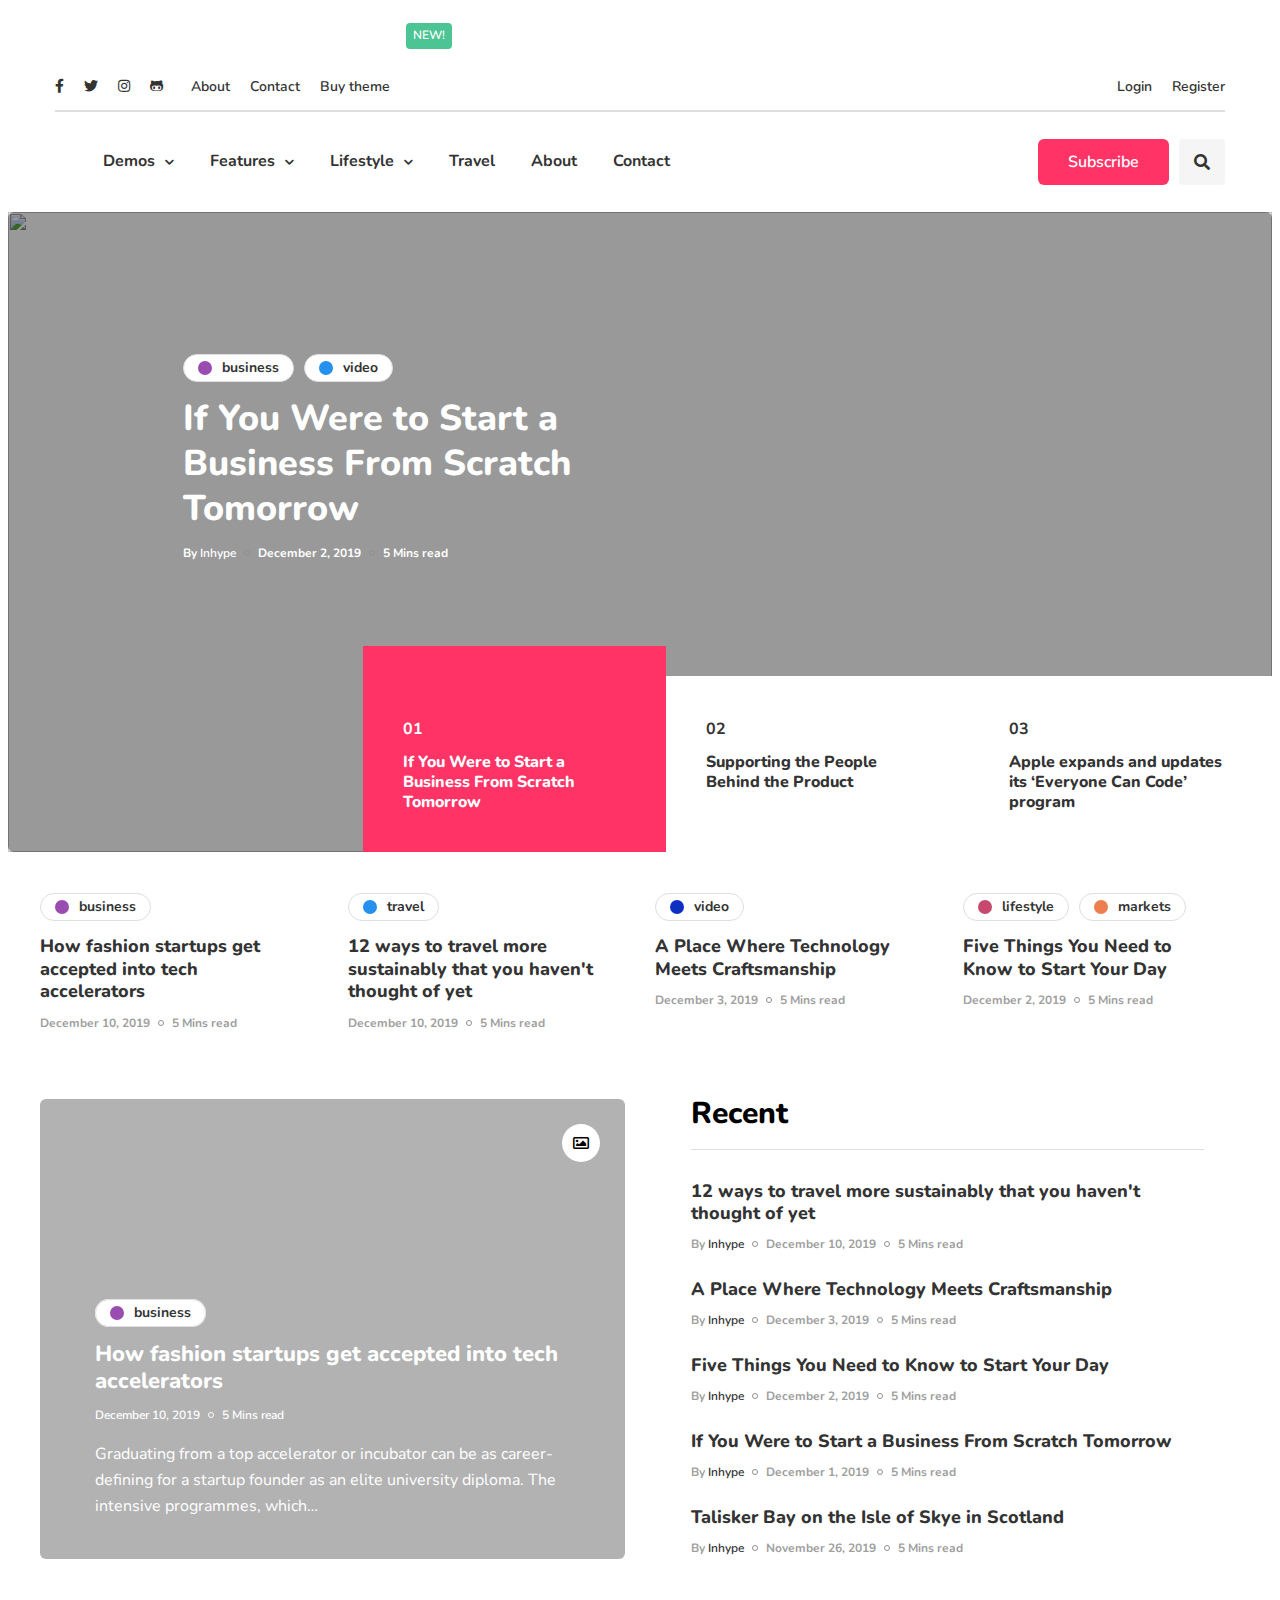
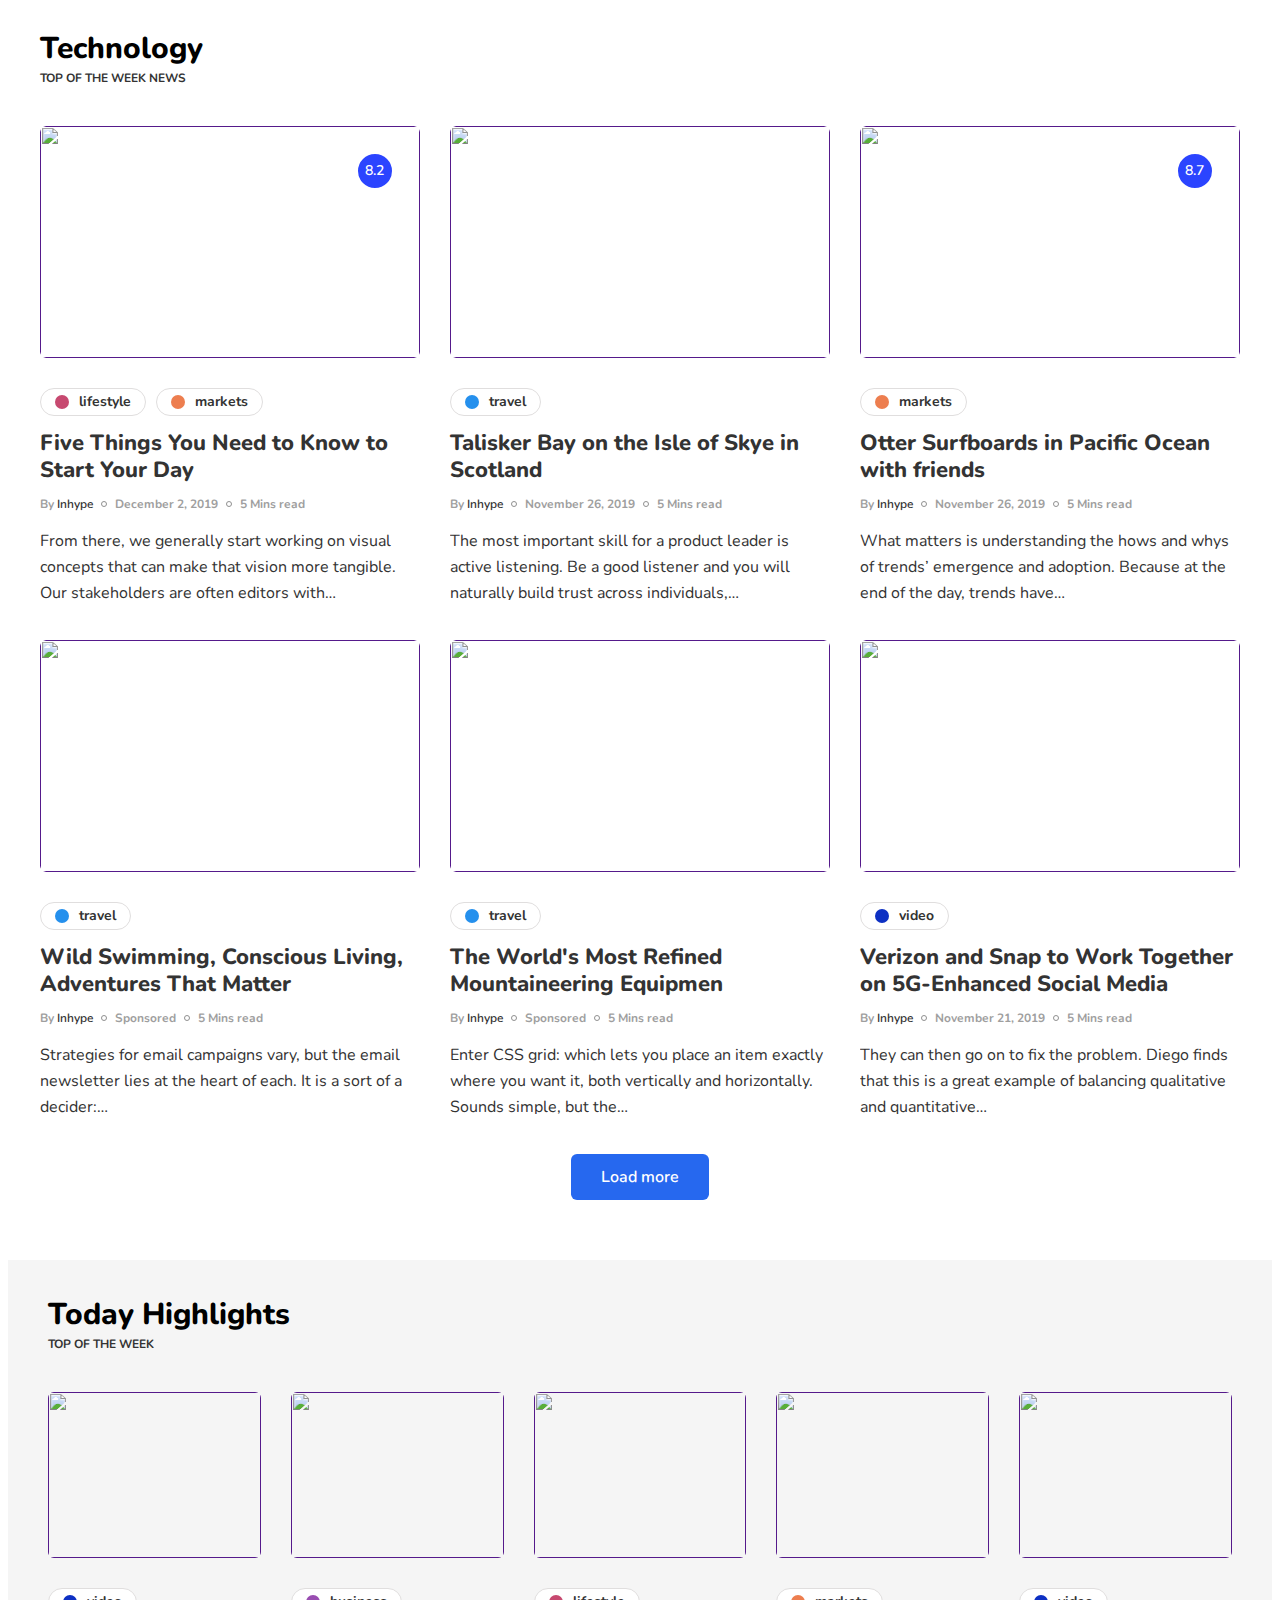
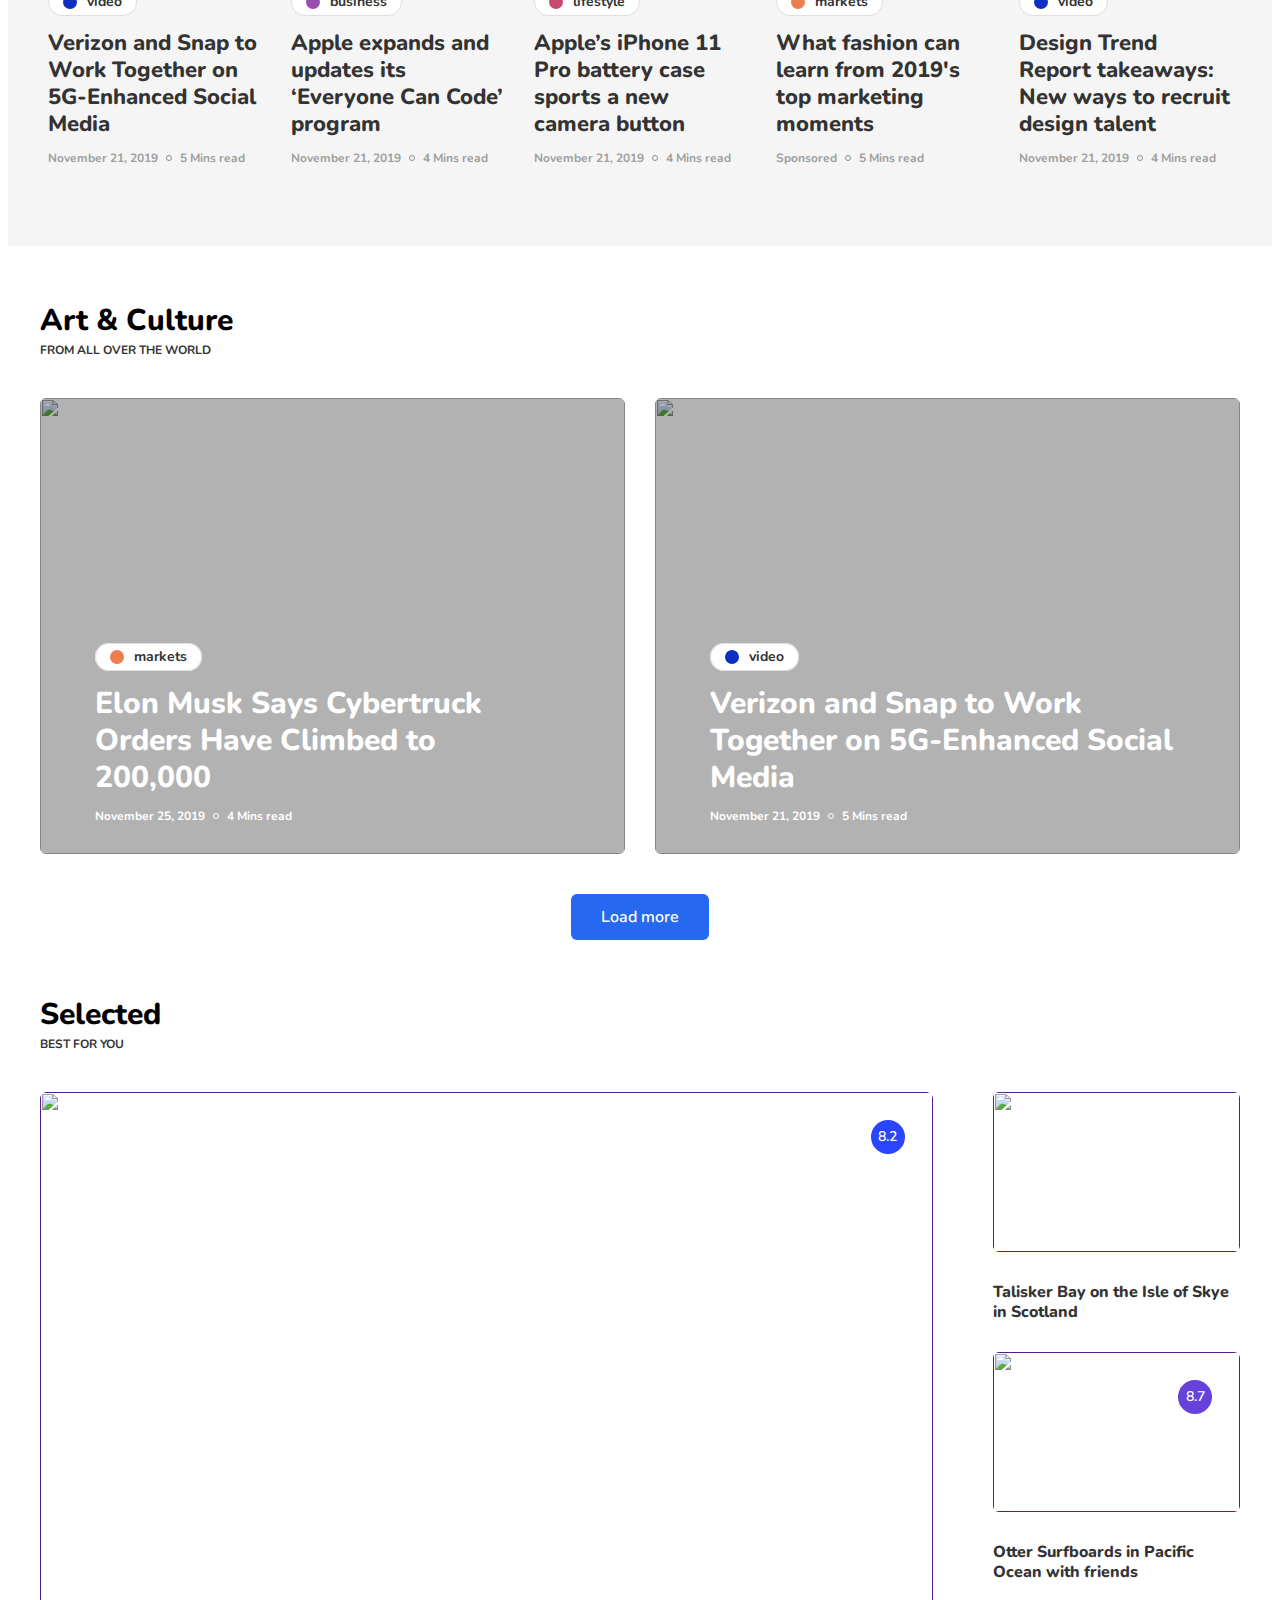
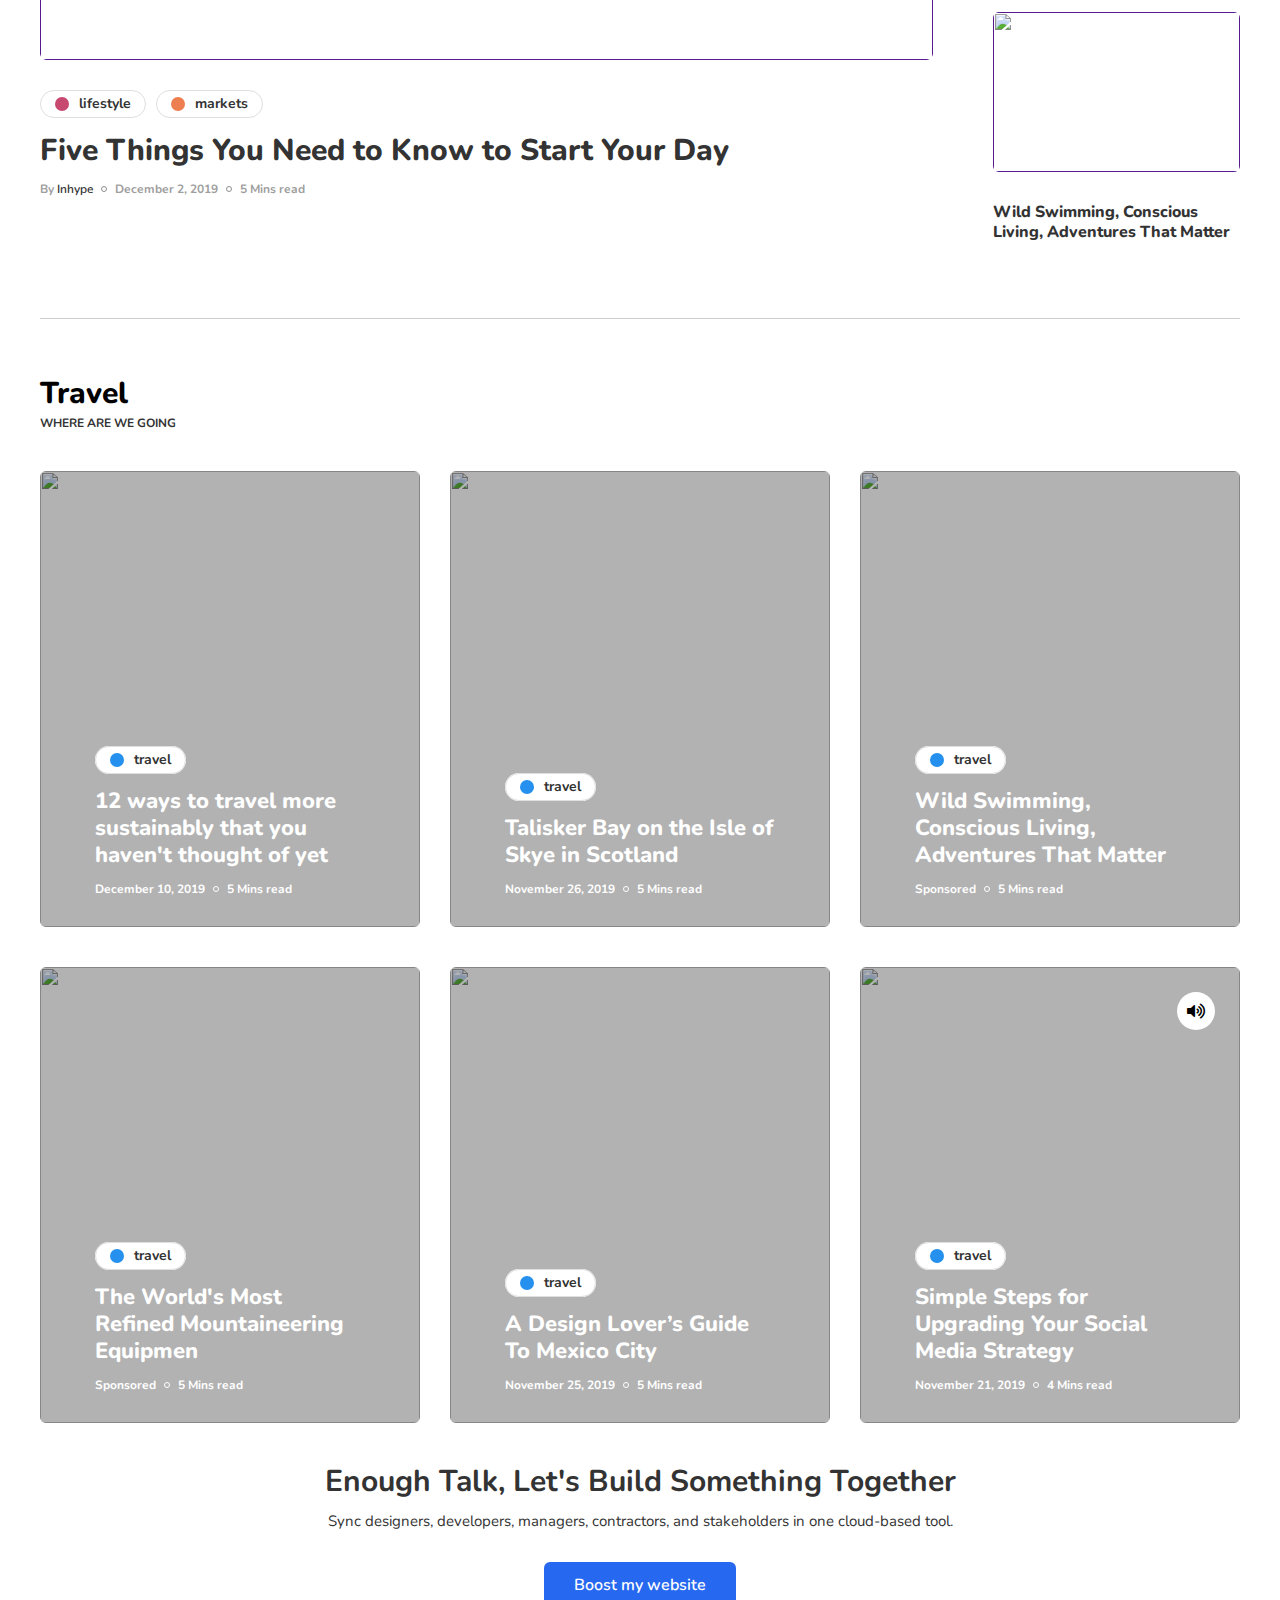
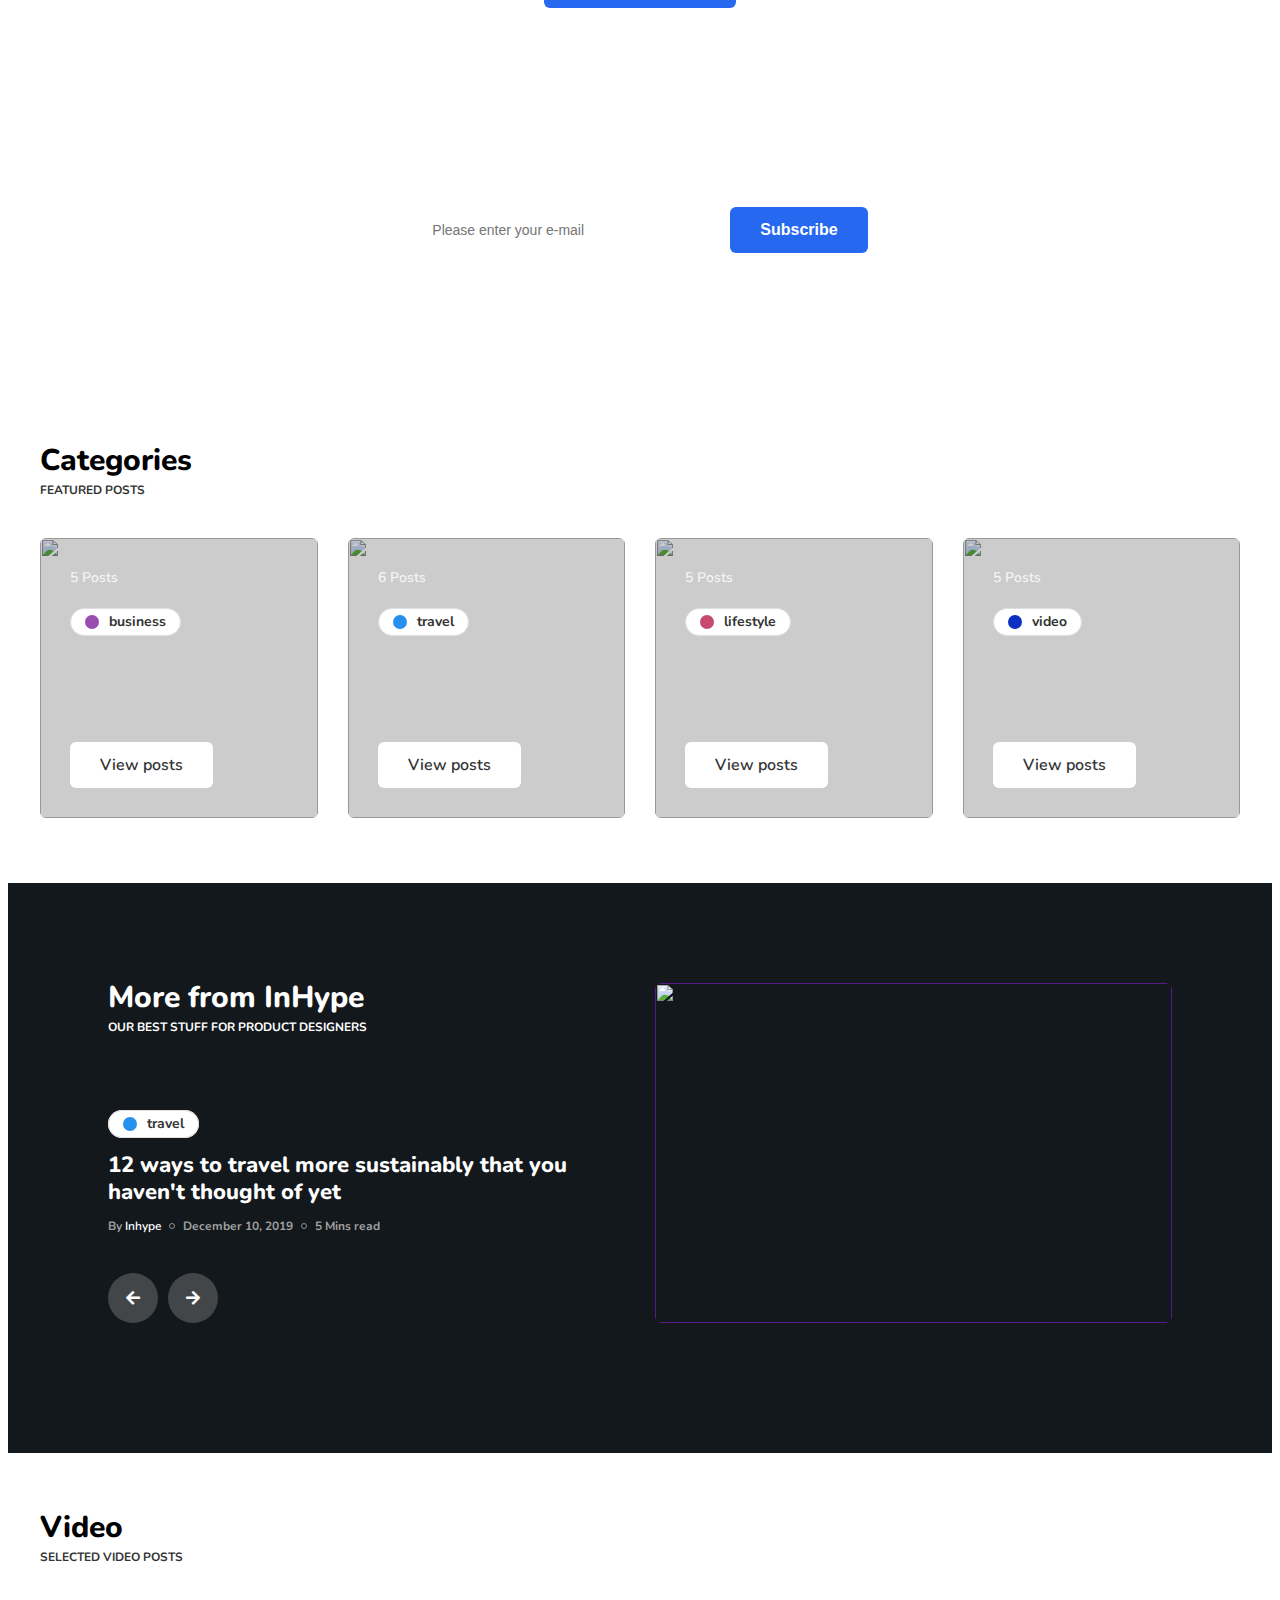
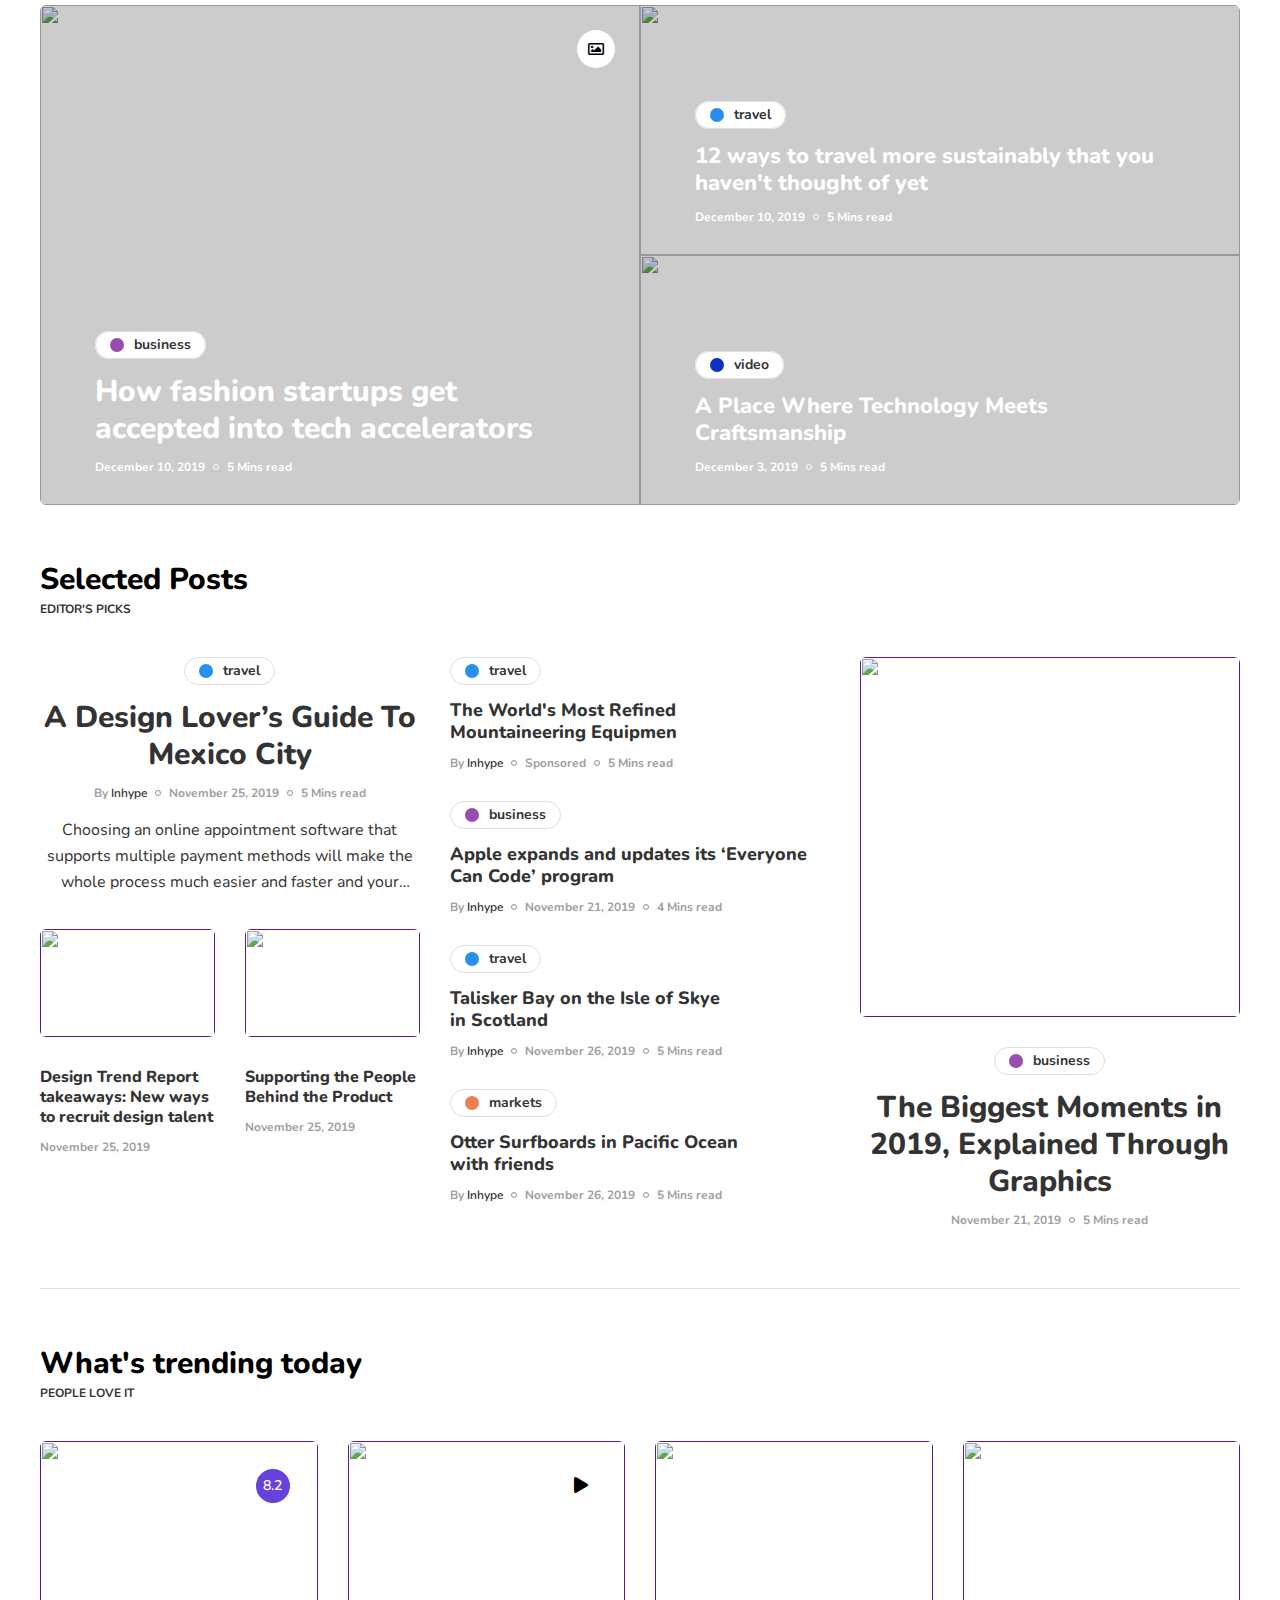
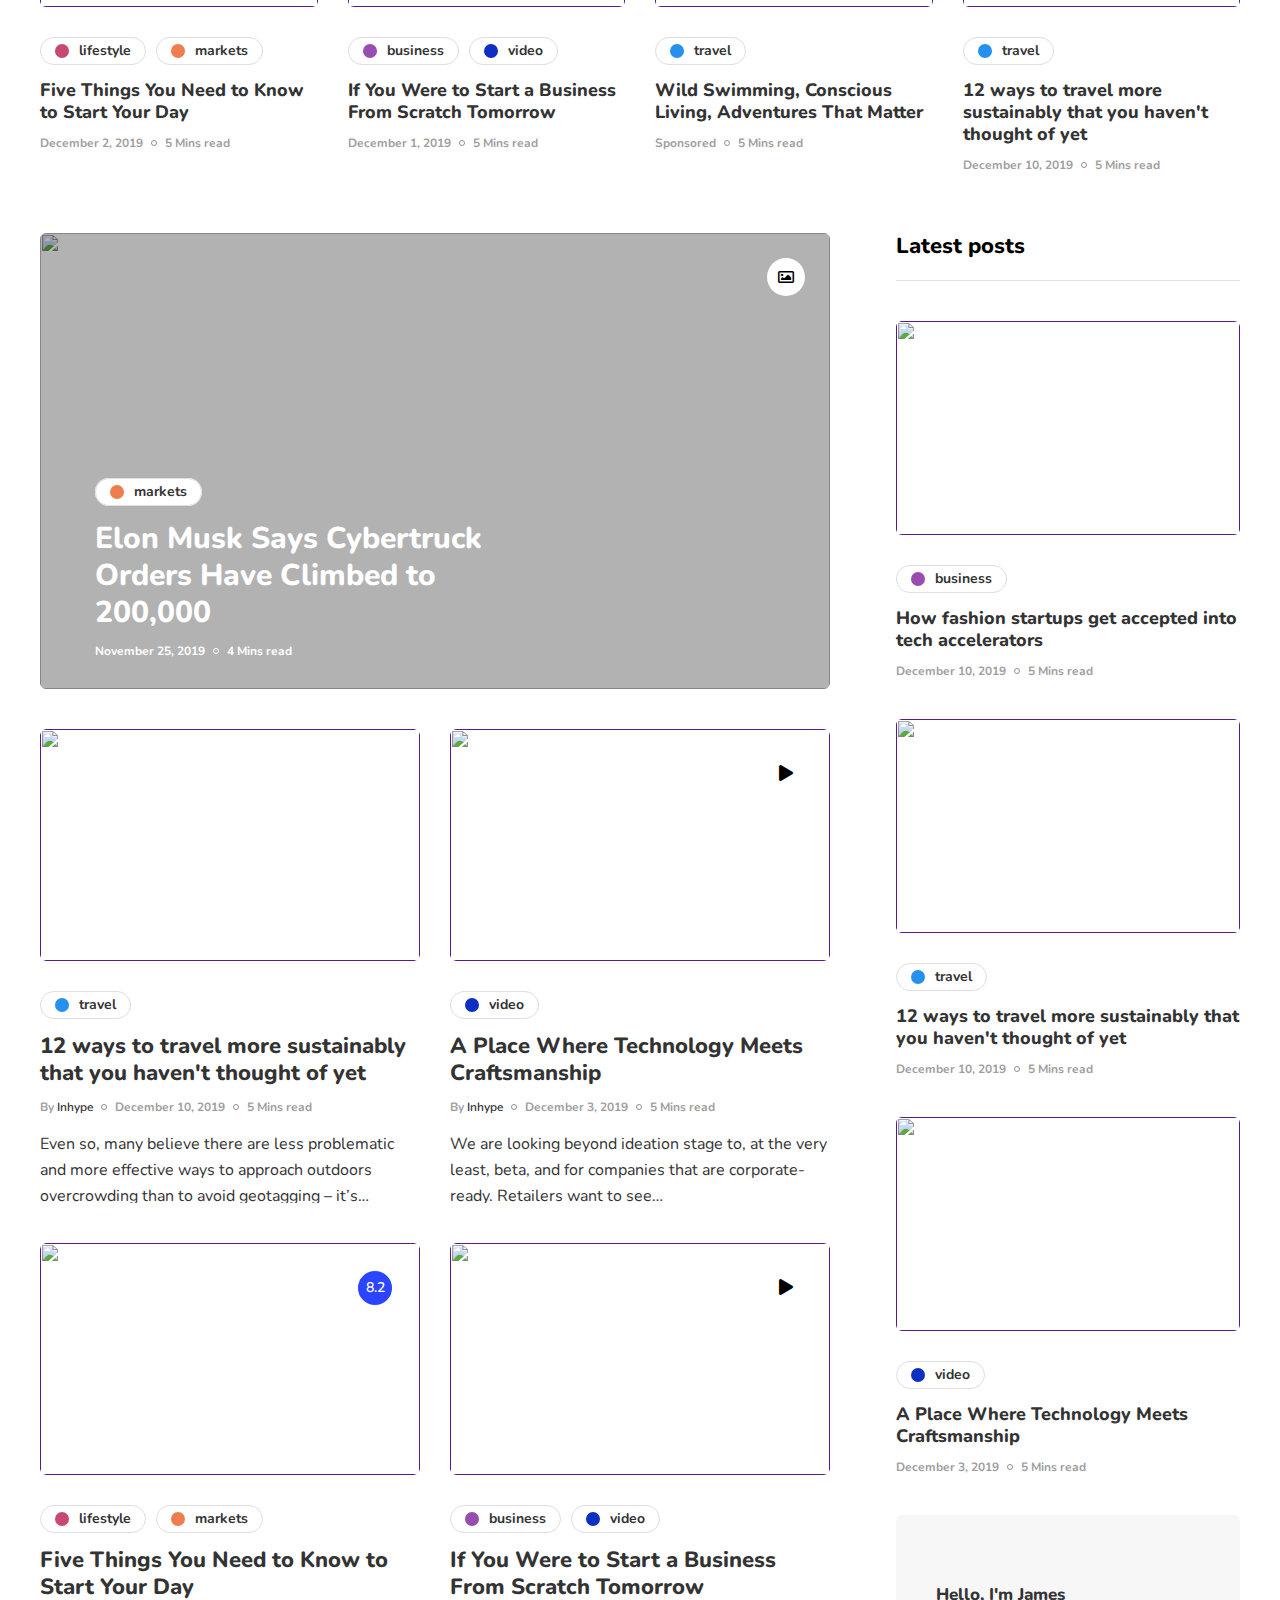
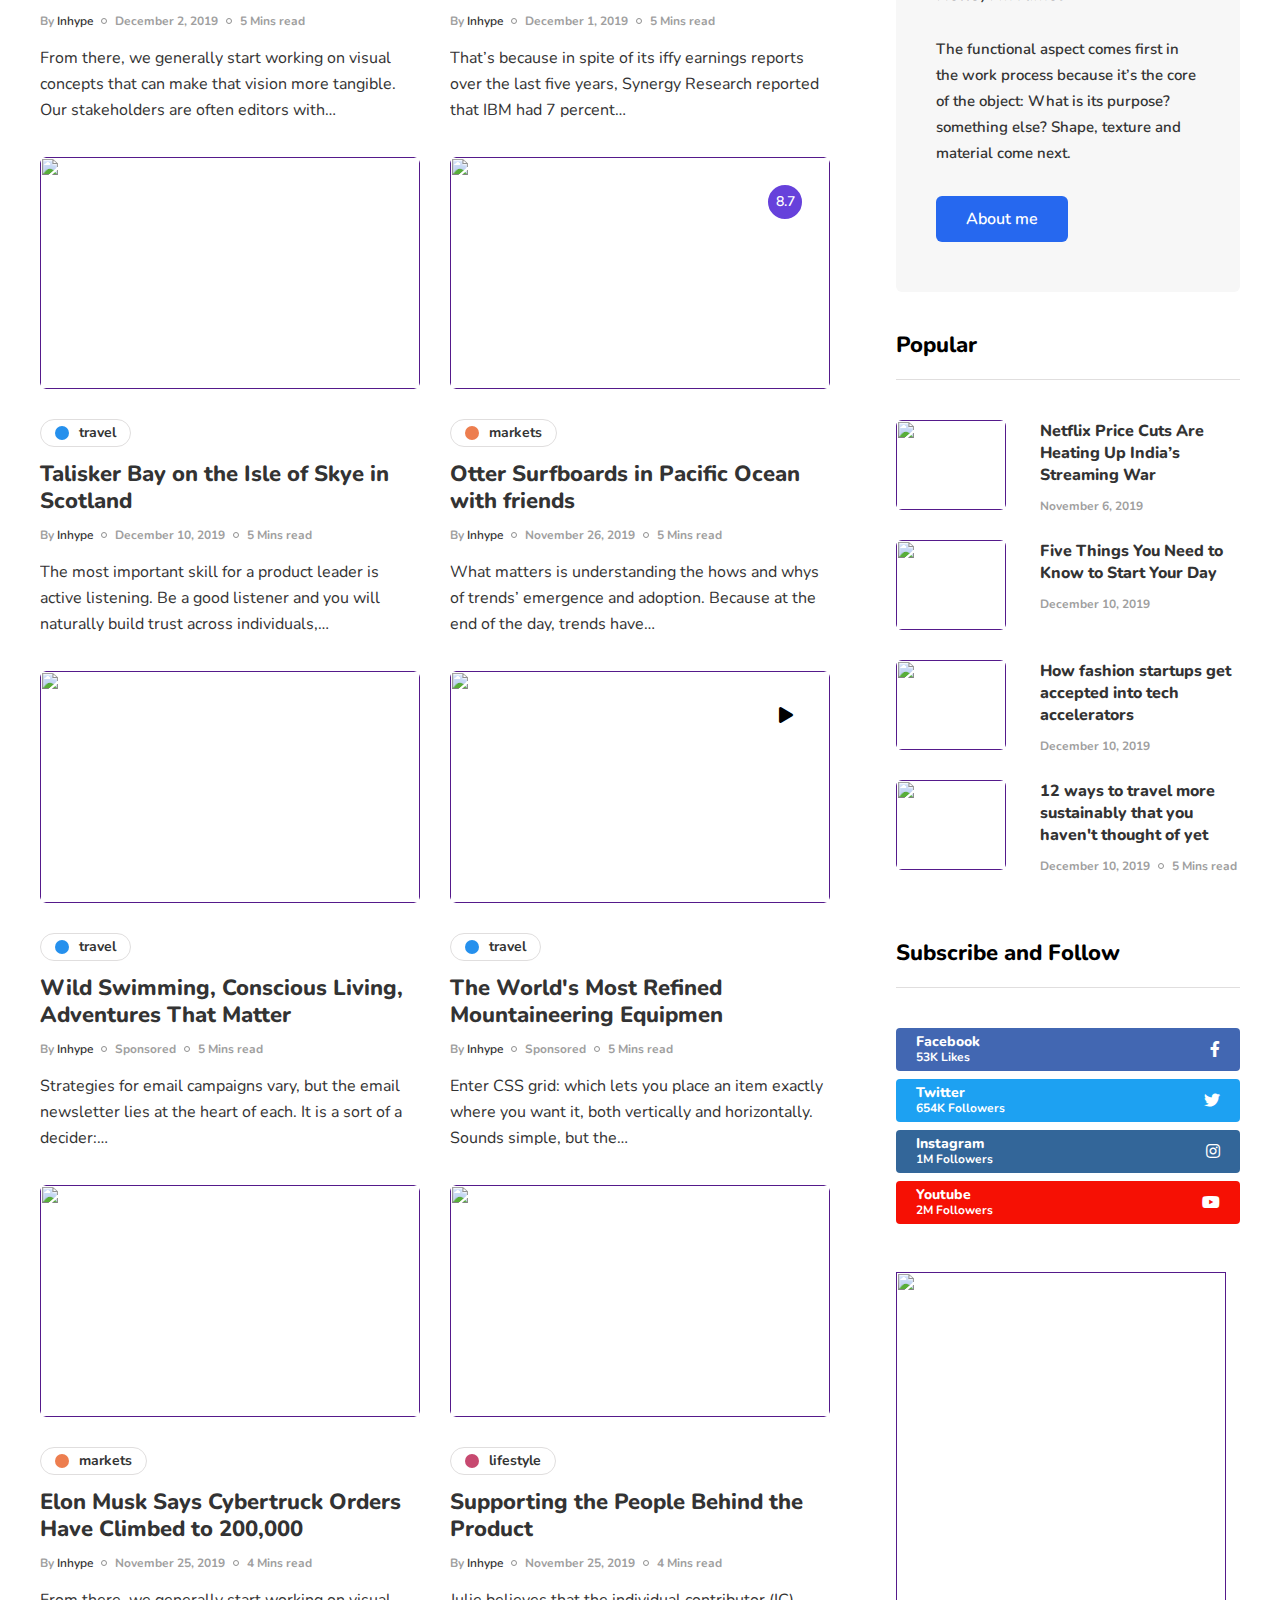
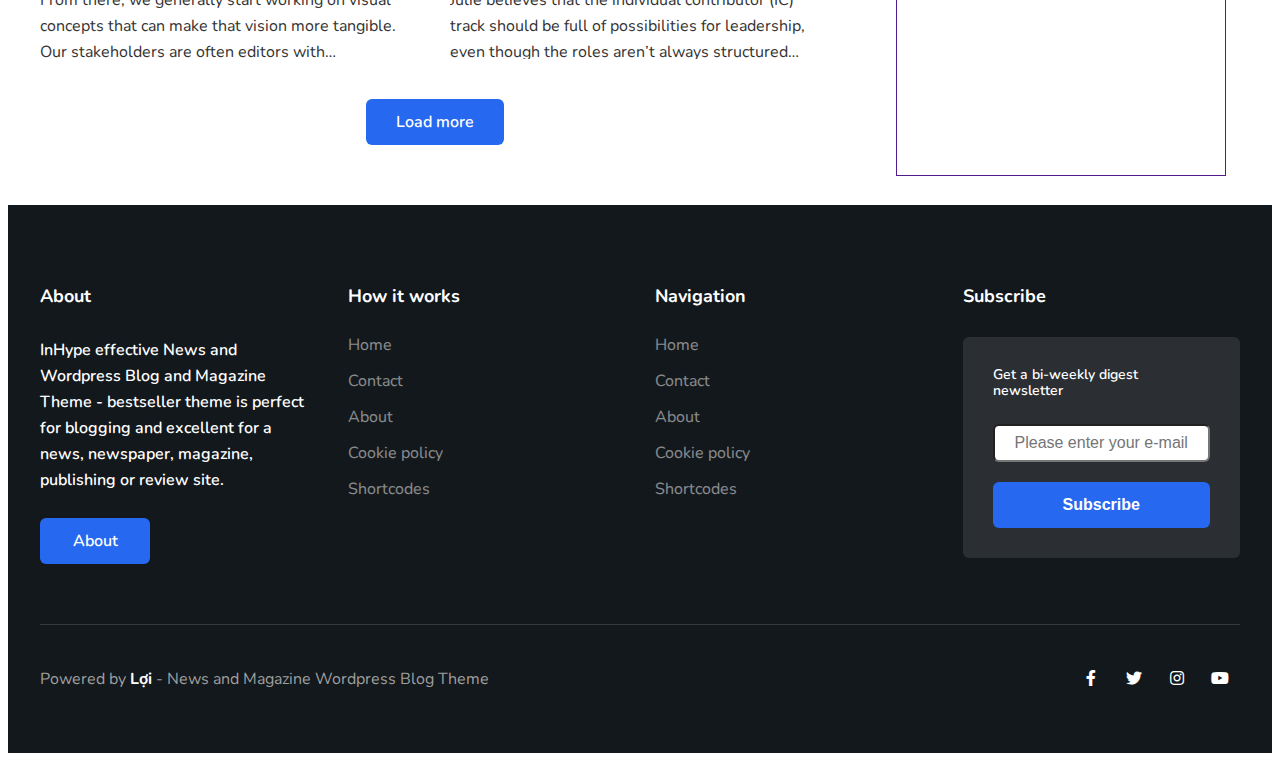
==== commit 9c97e026: "Fix desc item limiting" ====
--- a/index.html
+++ b/index.html
@@ -3603,4 +3603,4 @@
     <!-- Modal layout -->
 </body>
 
-</html>+</html>
--- a/assets/css/base.css
+++ b/assets/css/base.css
@@ -443,5 +443,10 @@
     font-size: 1.6rem;
     margin-top: 16px;
     line-height: 2.6rem;
+    height: 7.2rem;
     color: var(--text-color);
-}+    overflow: hidden;
+    display: -webkit-box;
+    -webkit-box-orient: vertical;
+    -webkit-line-clamp: 3;
+}
